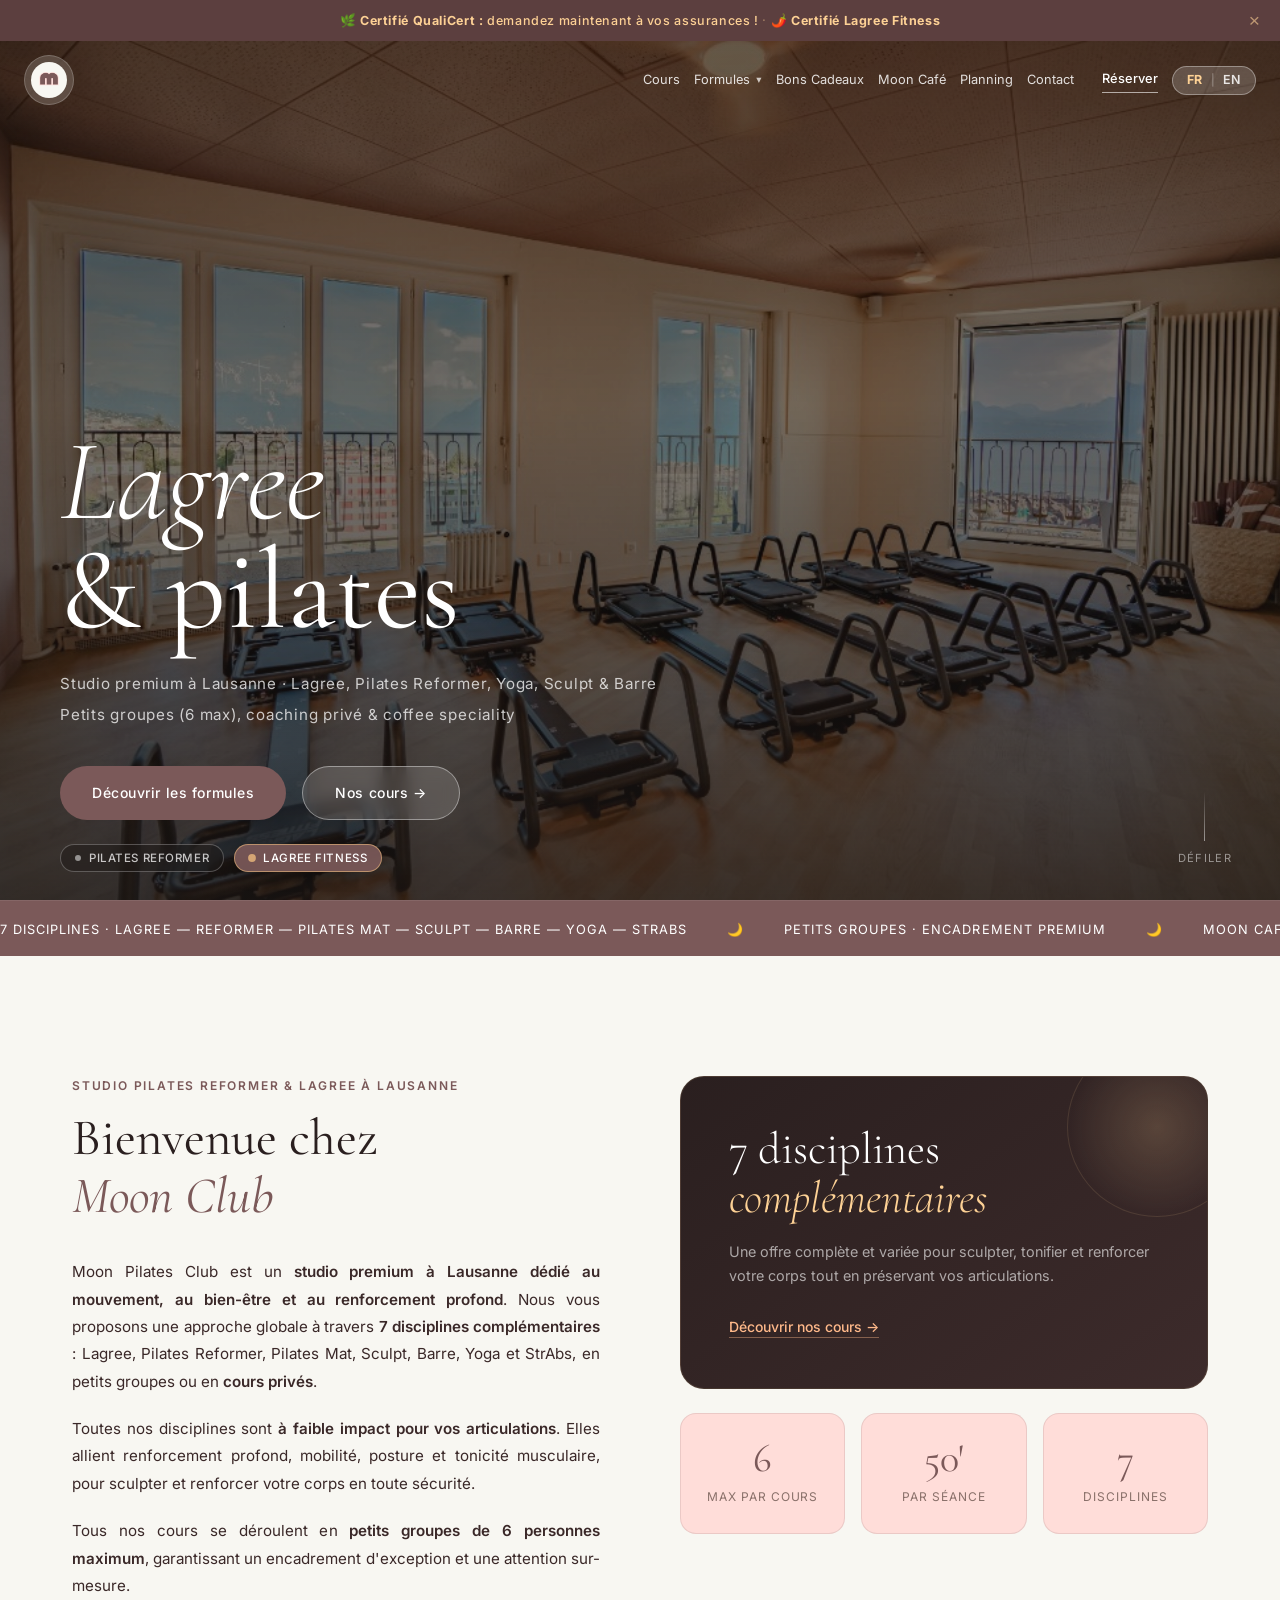
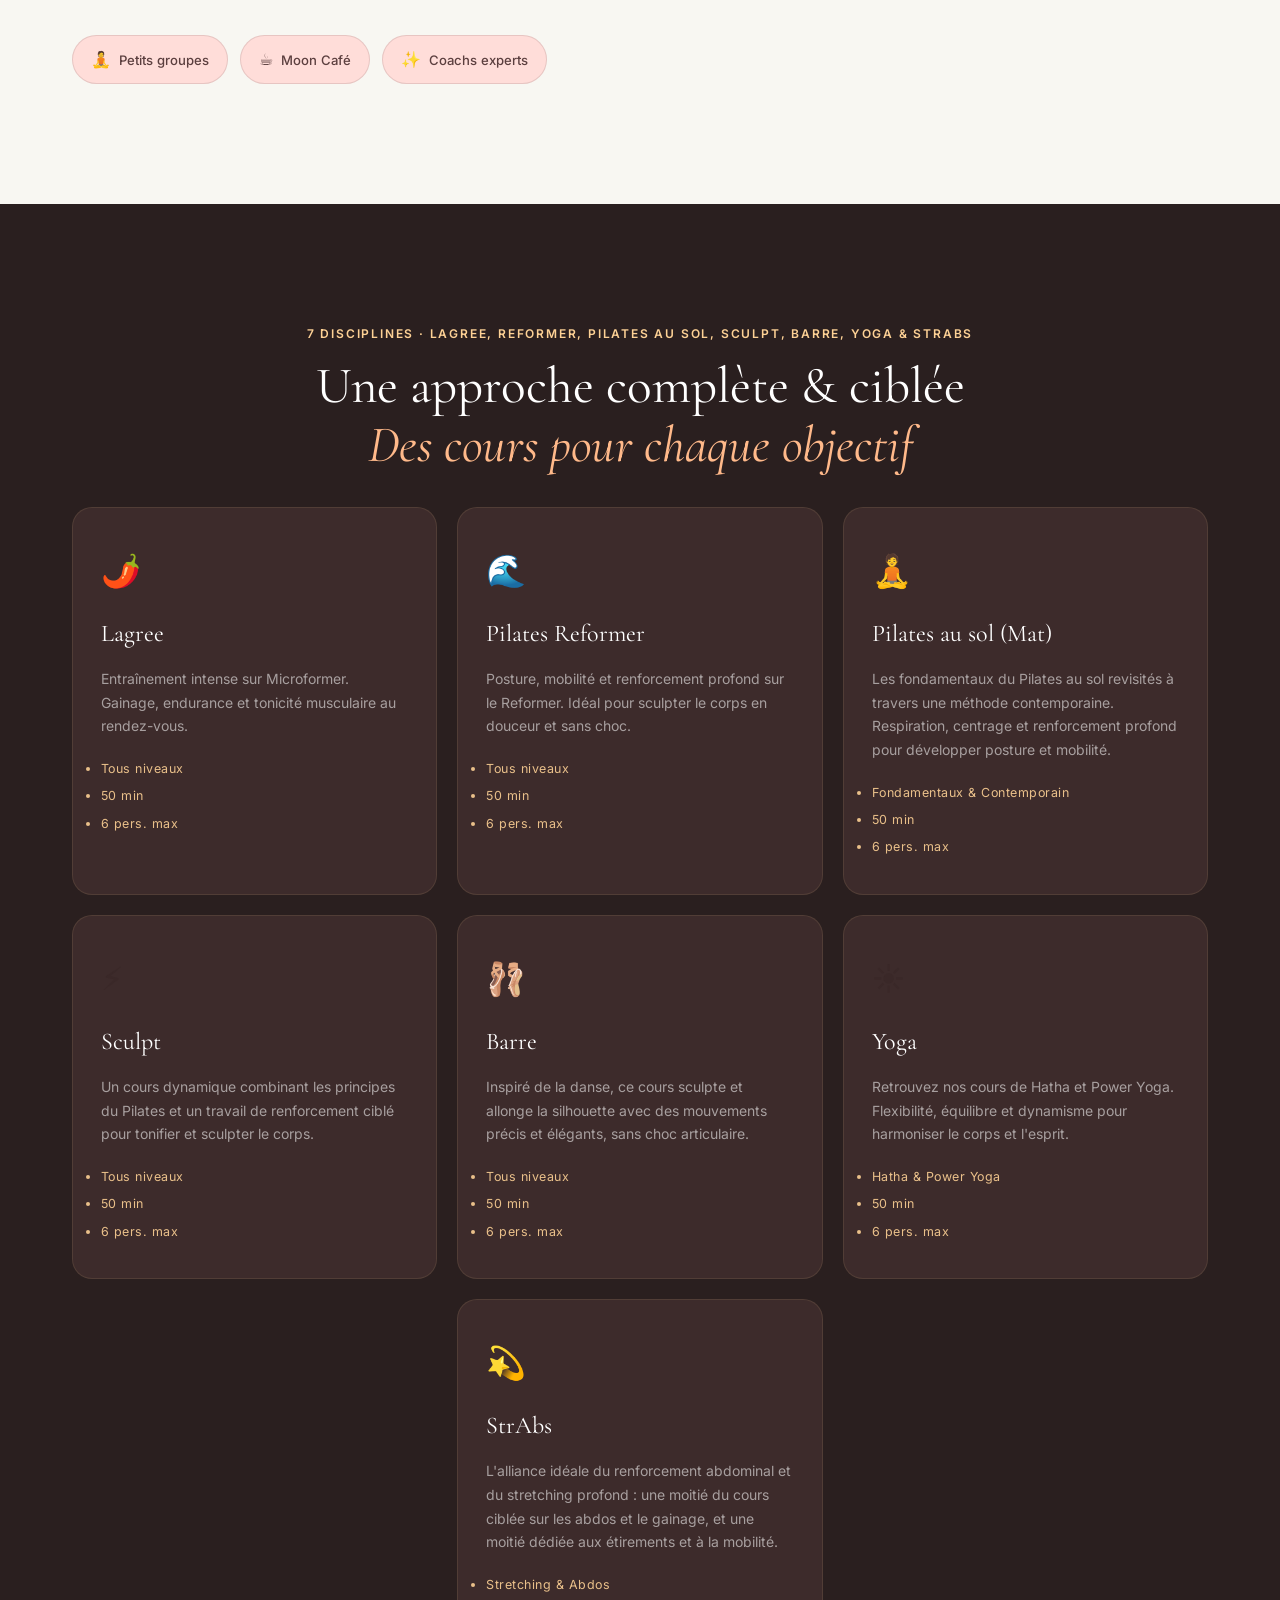
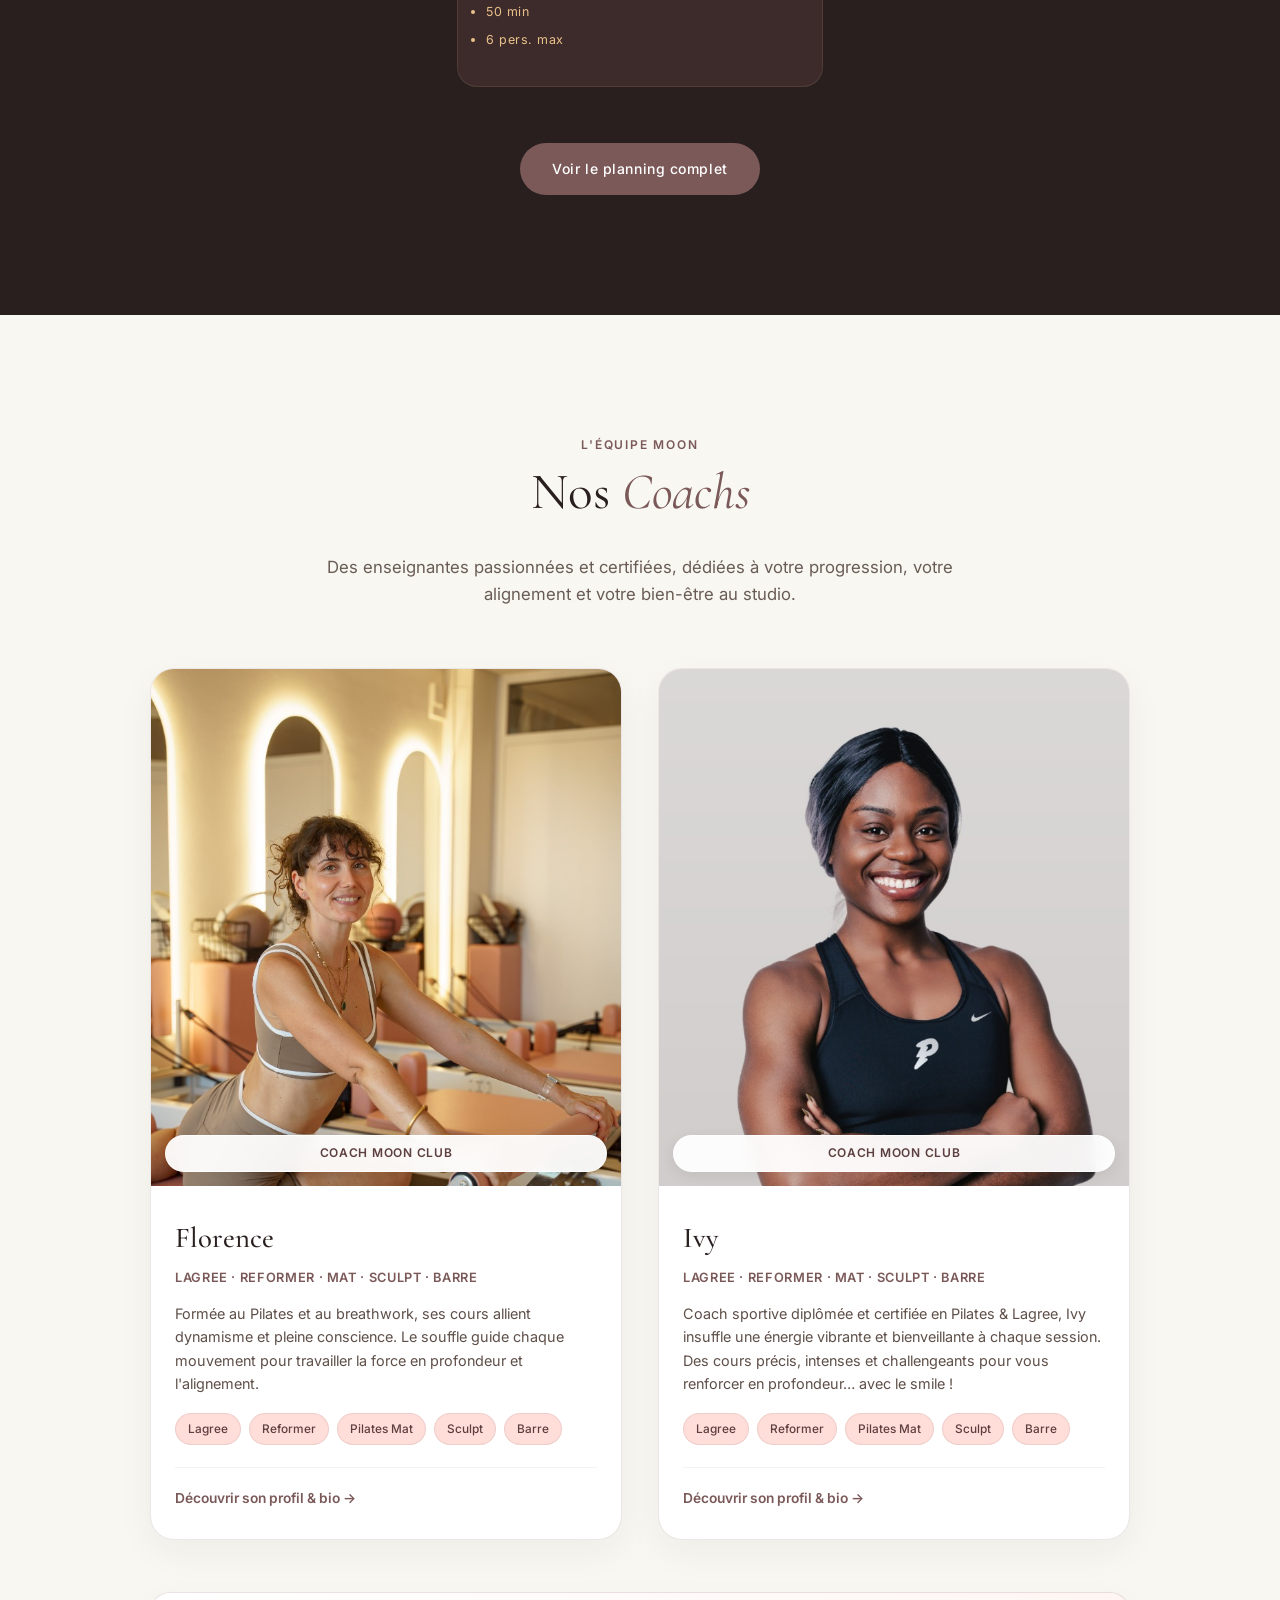
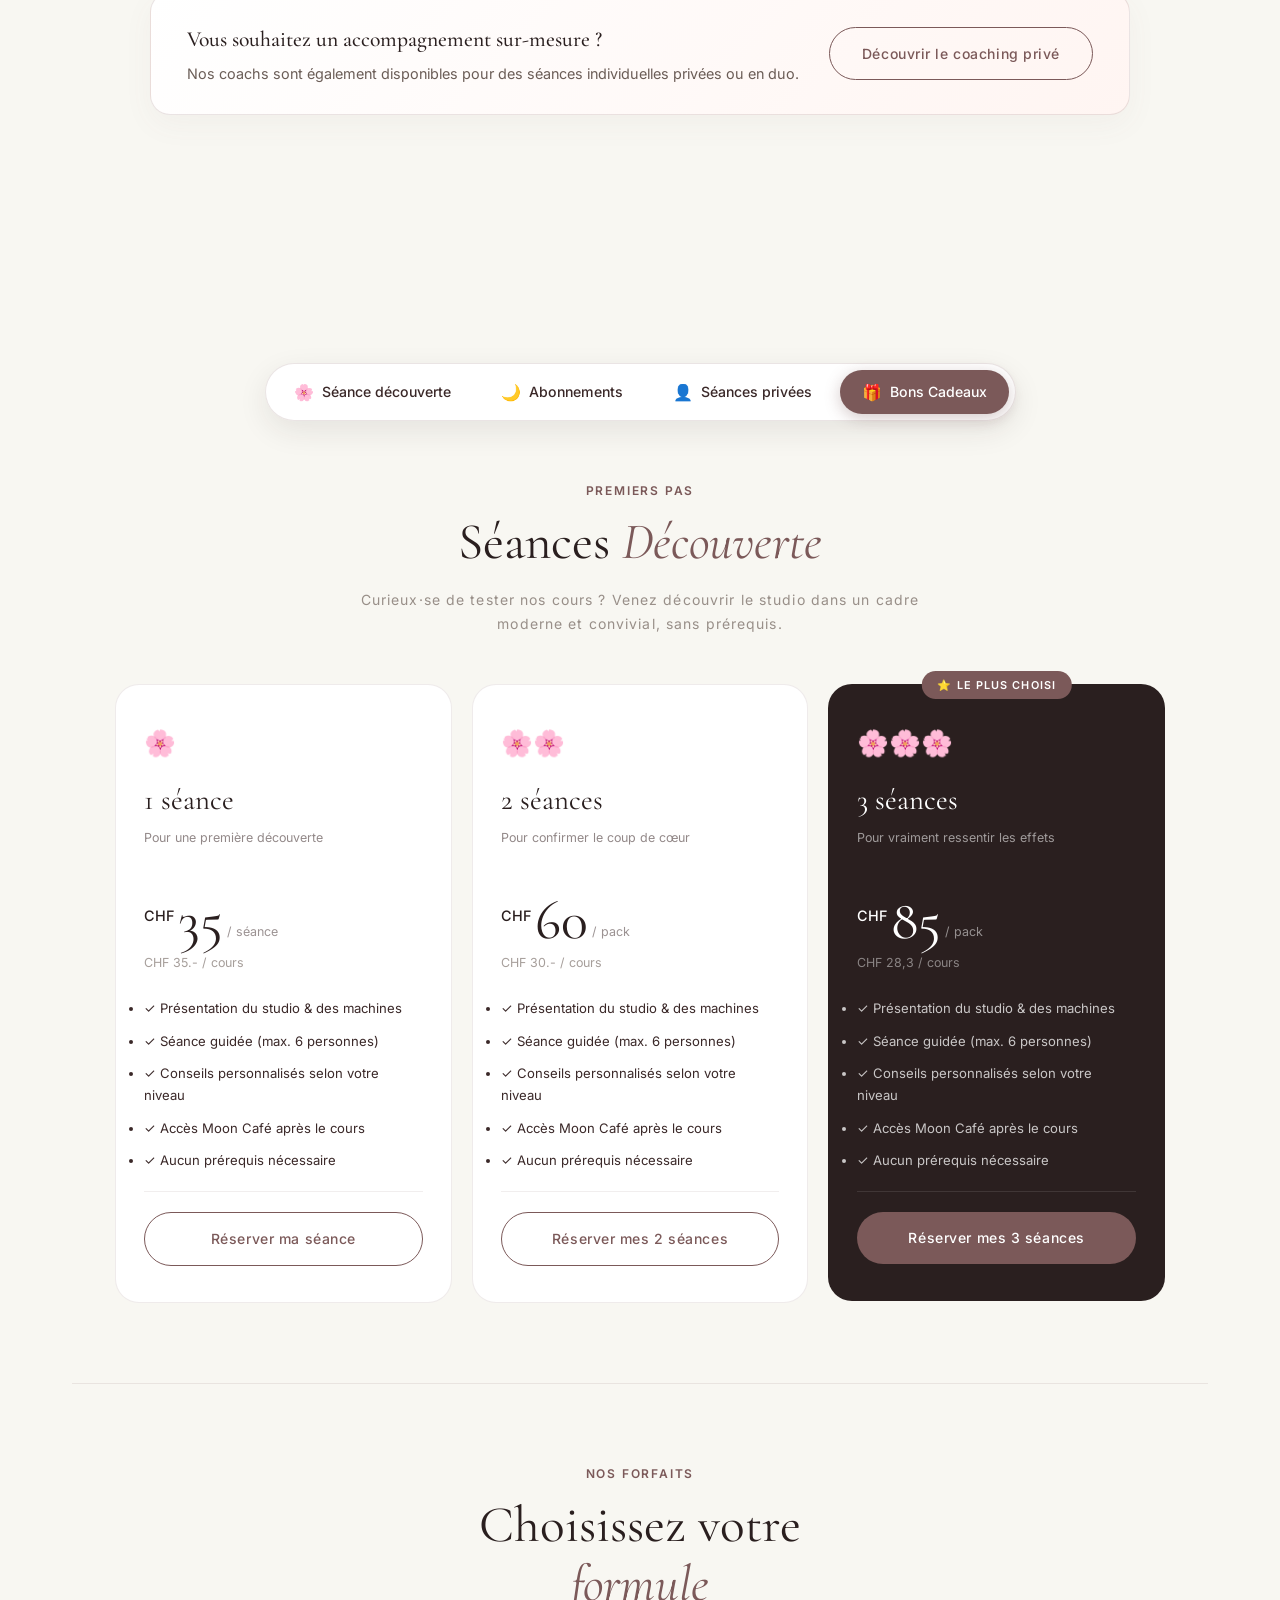
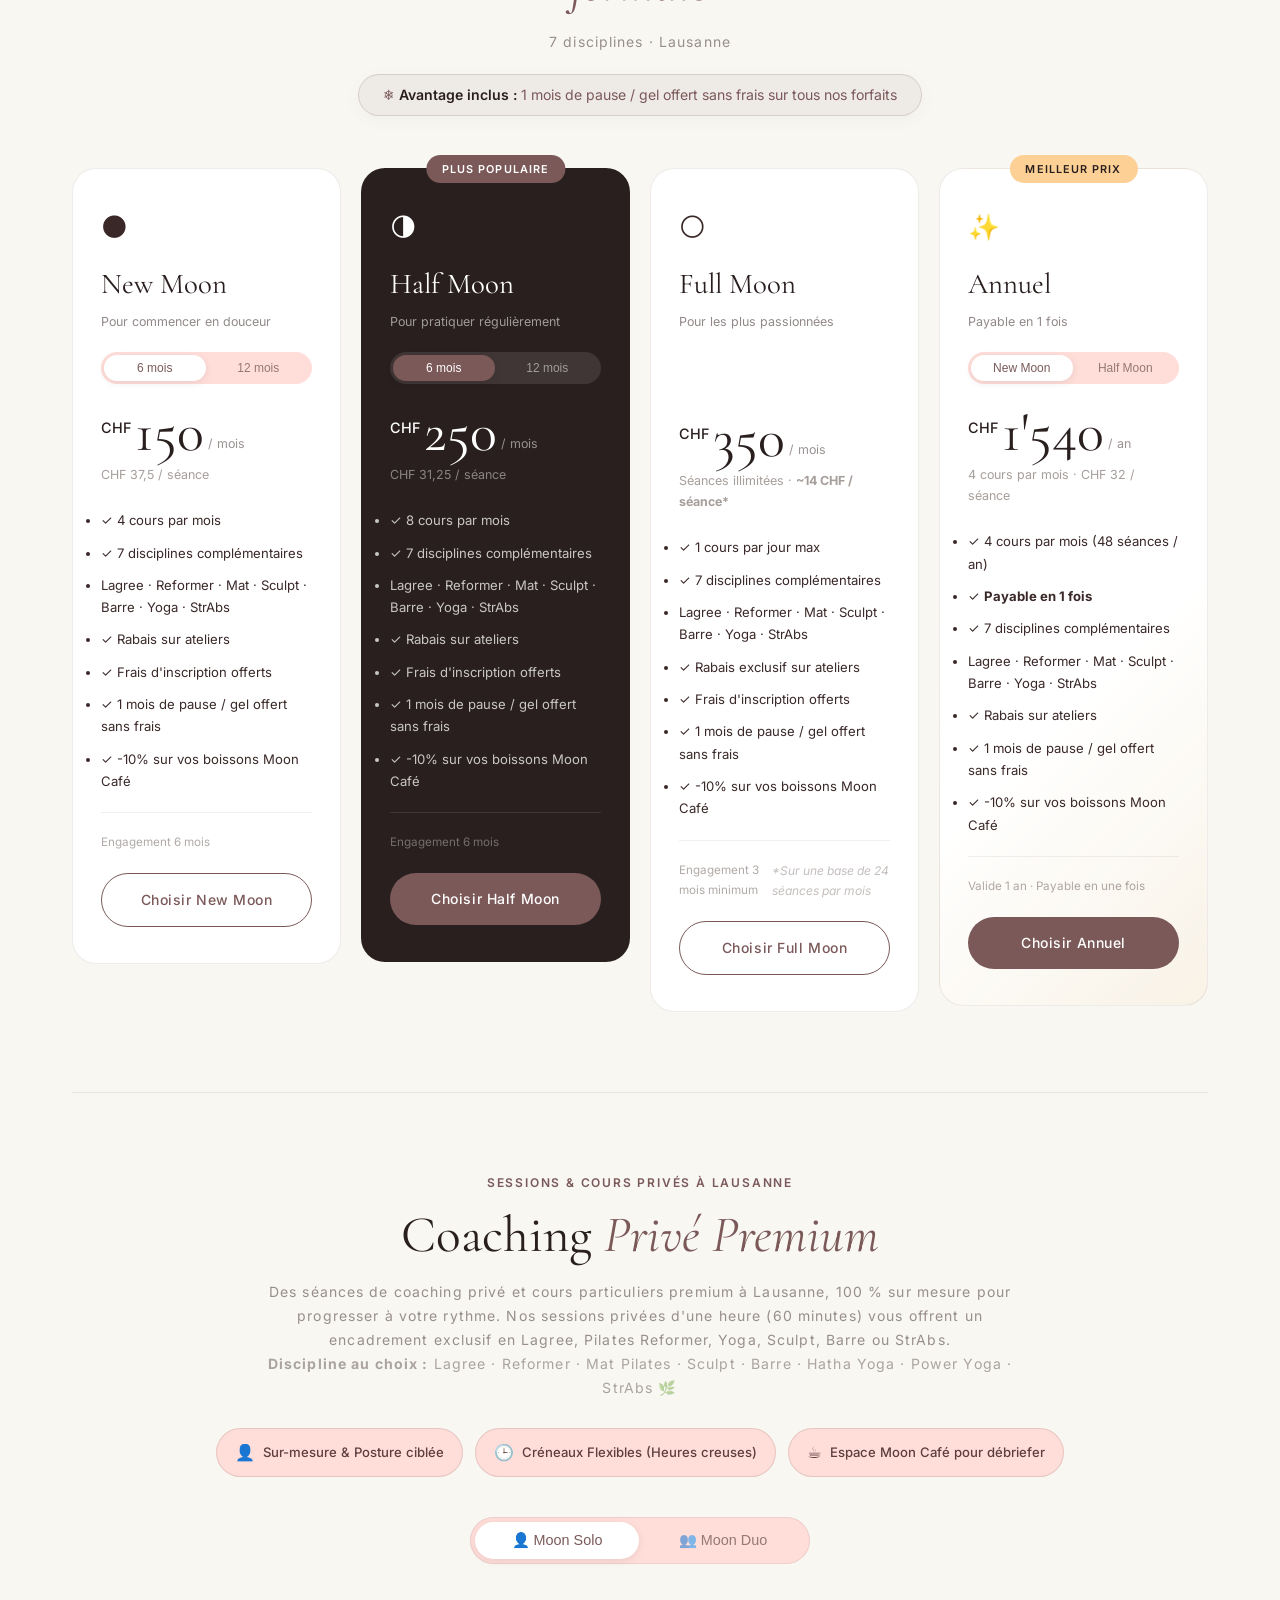
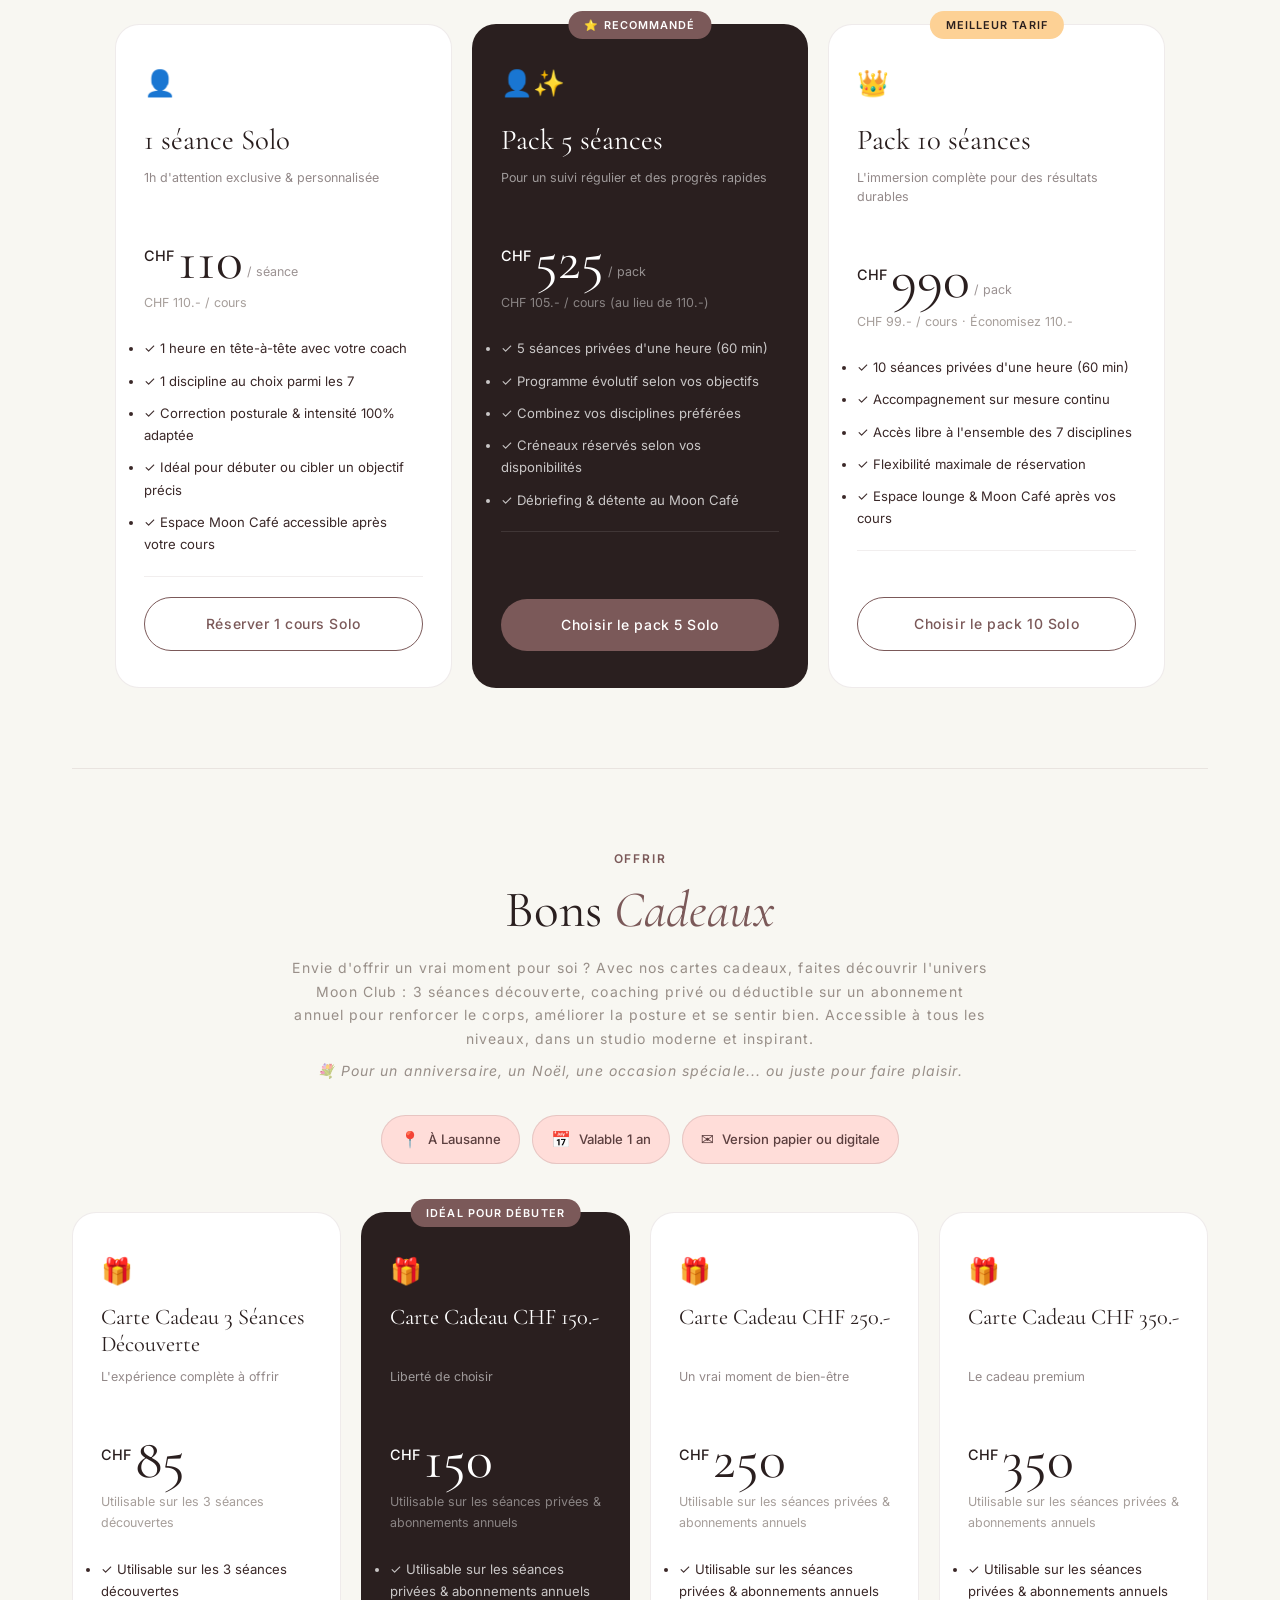
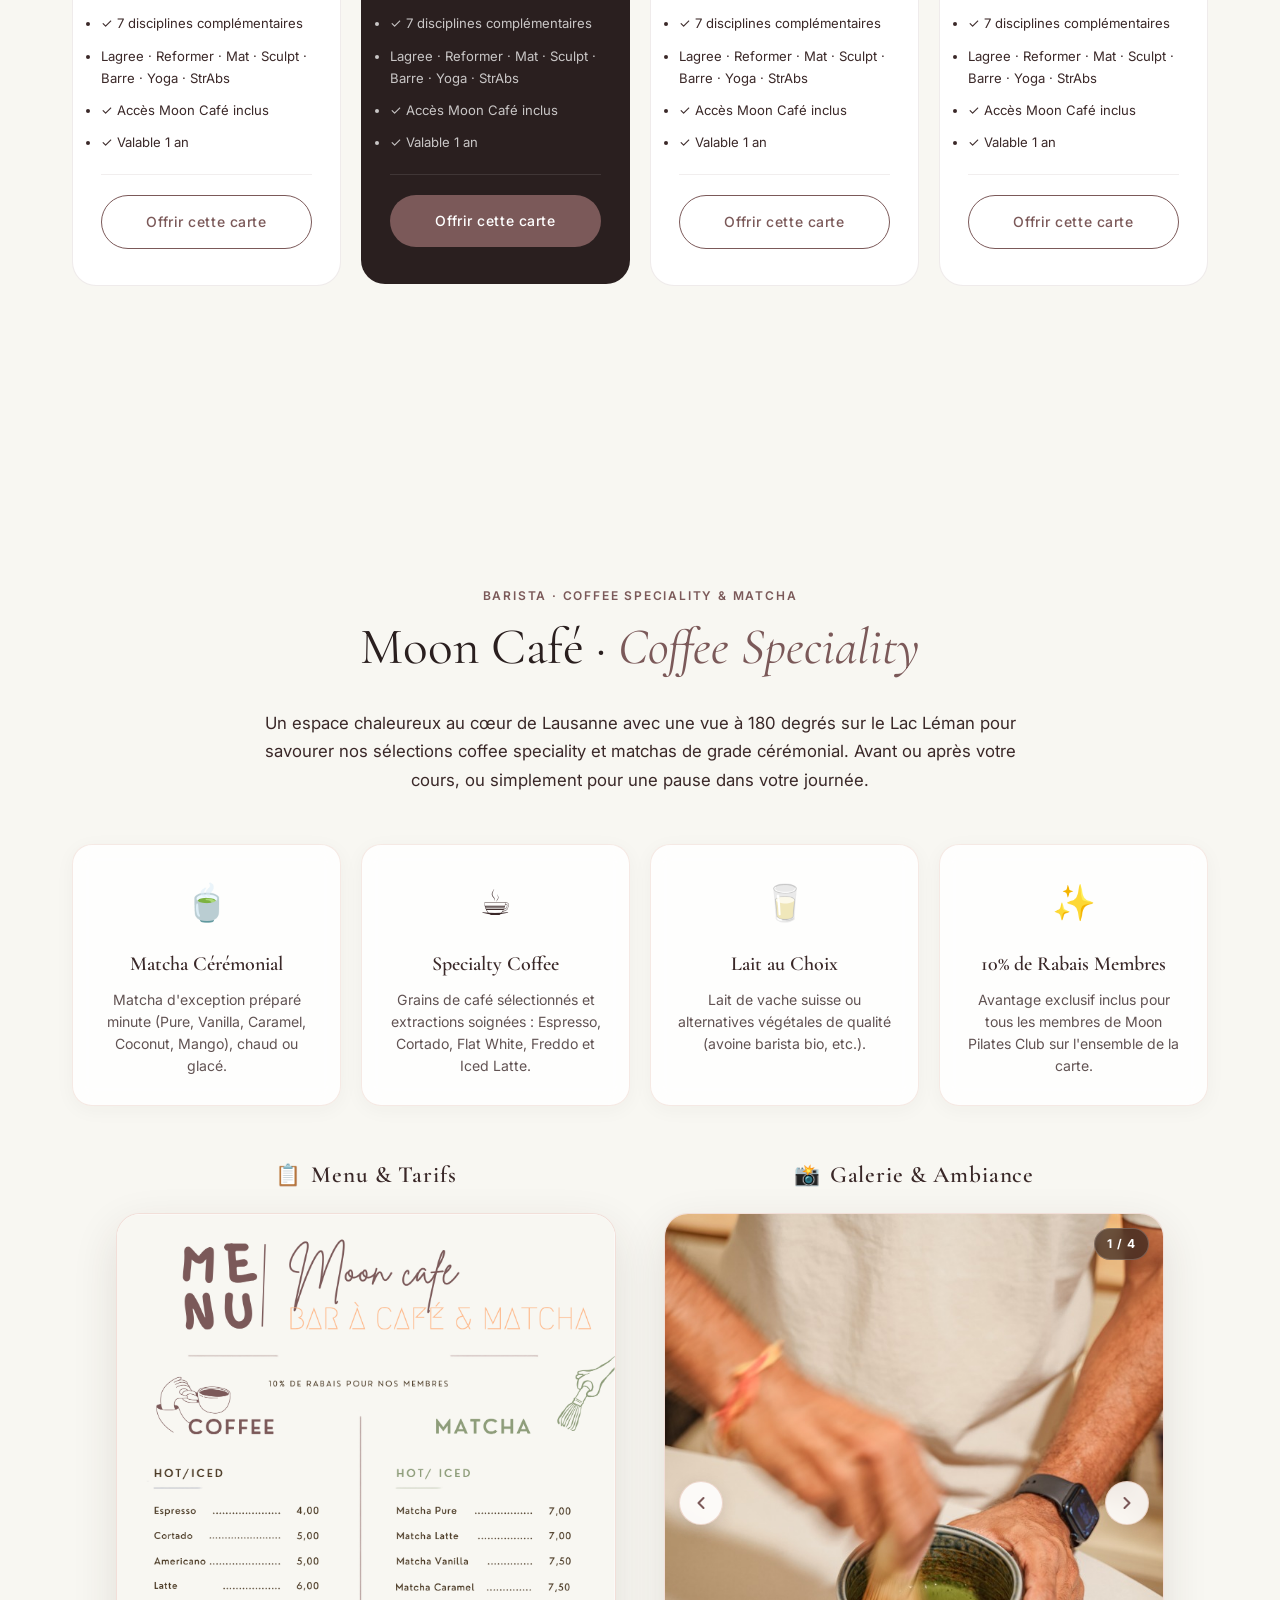
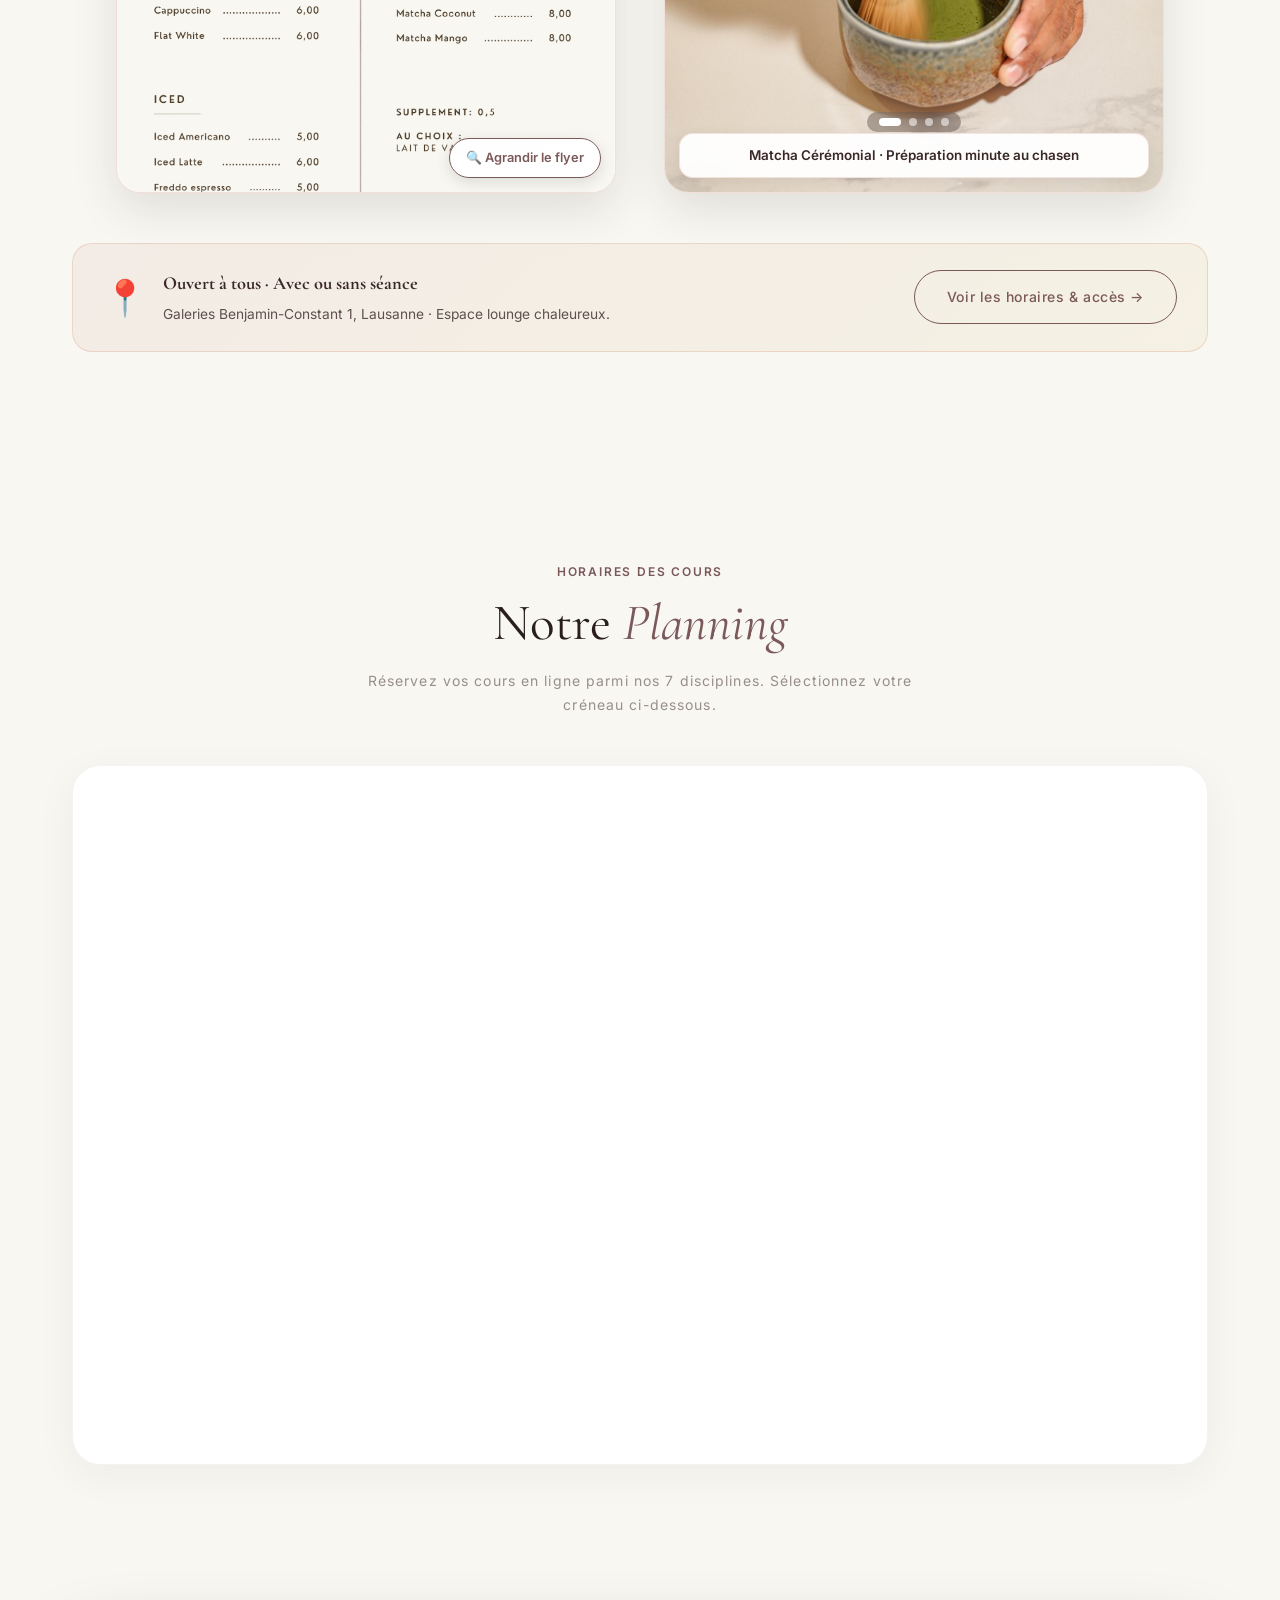
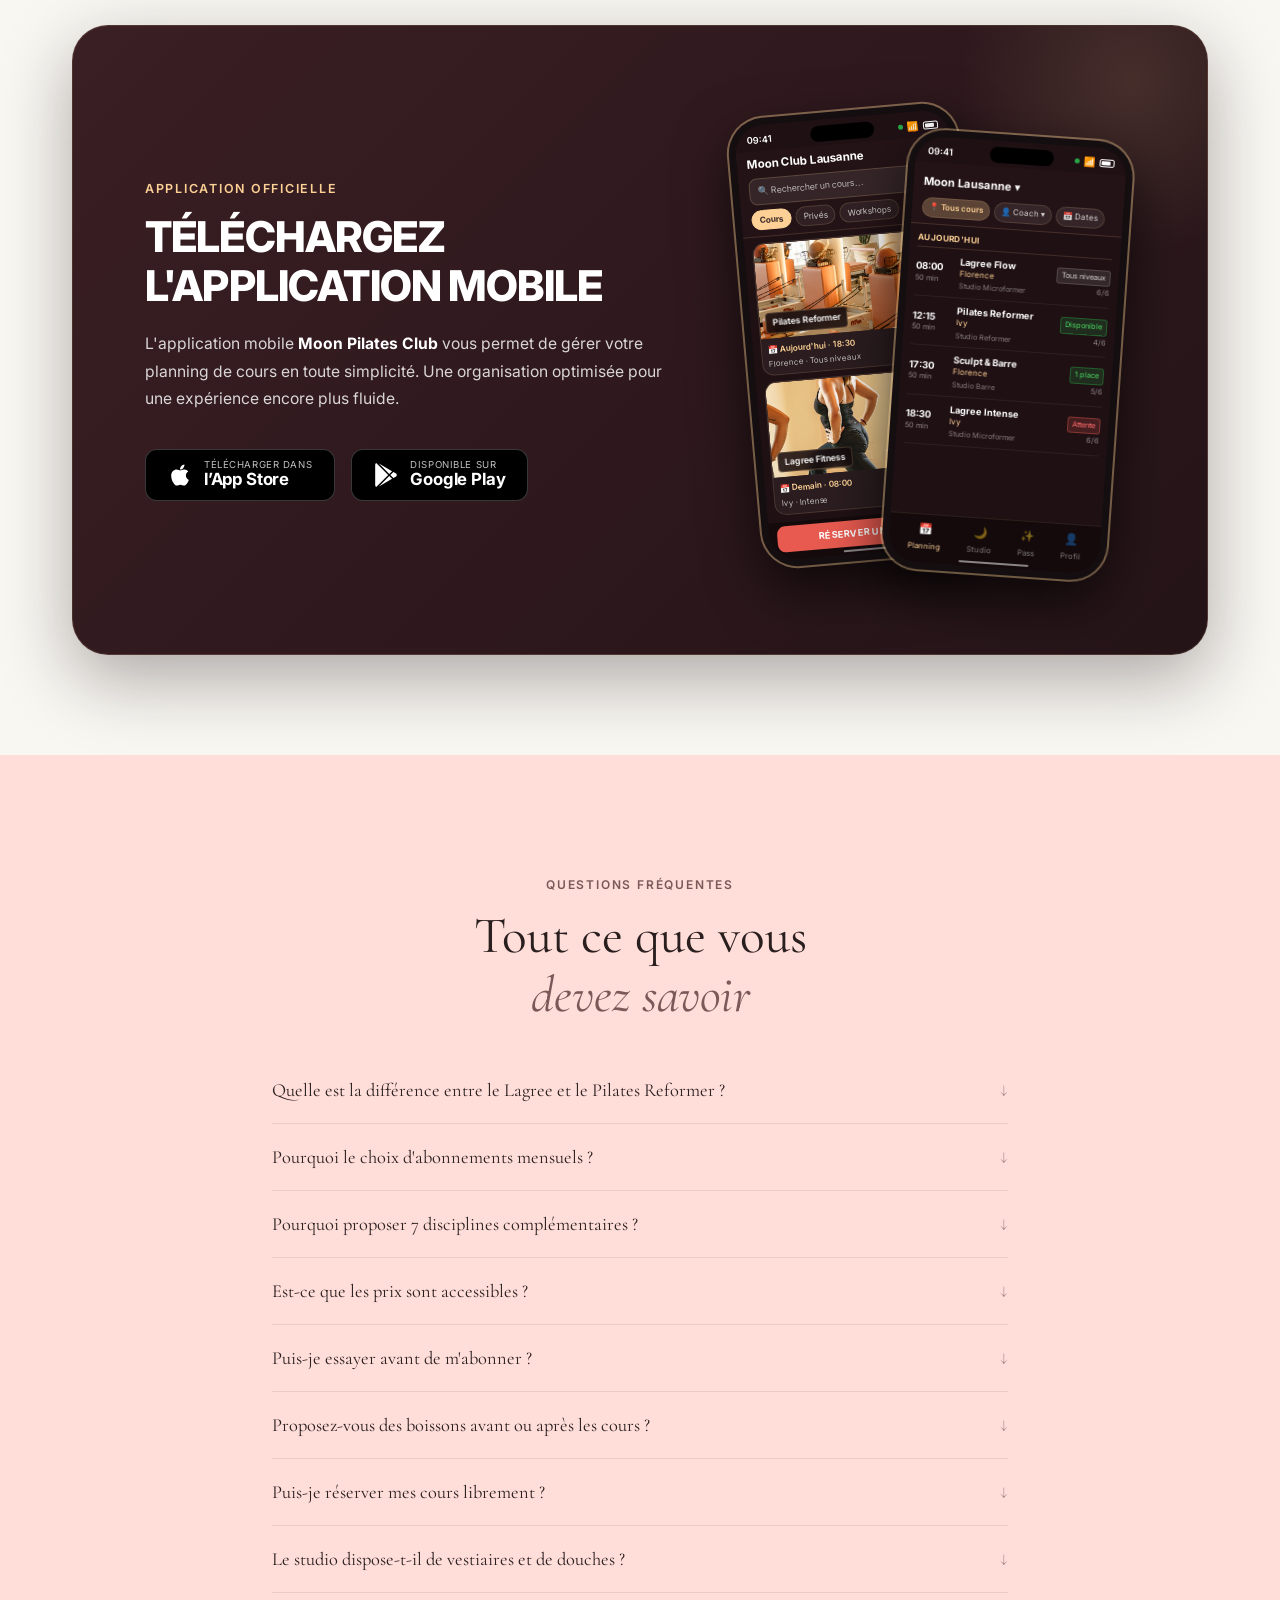
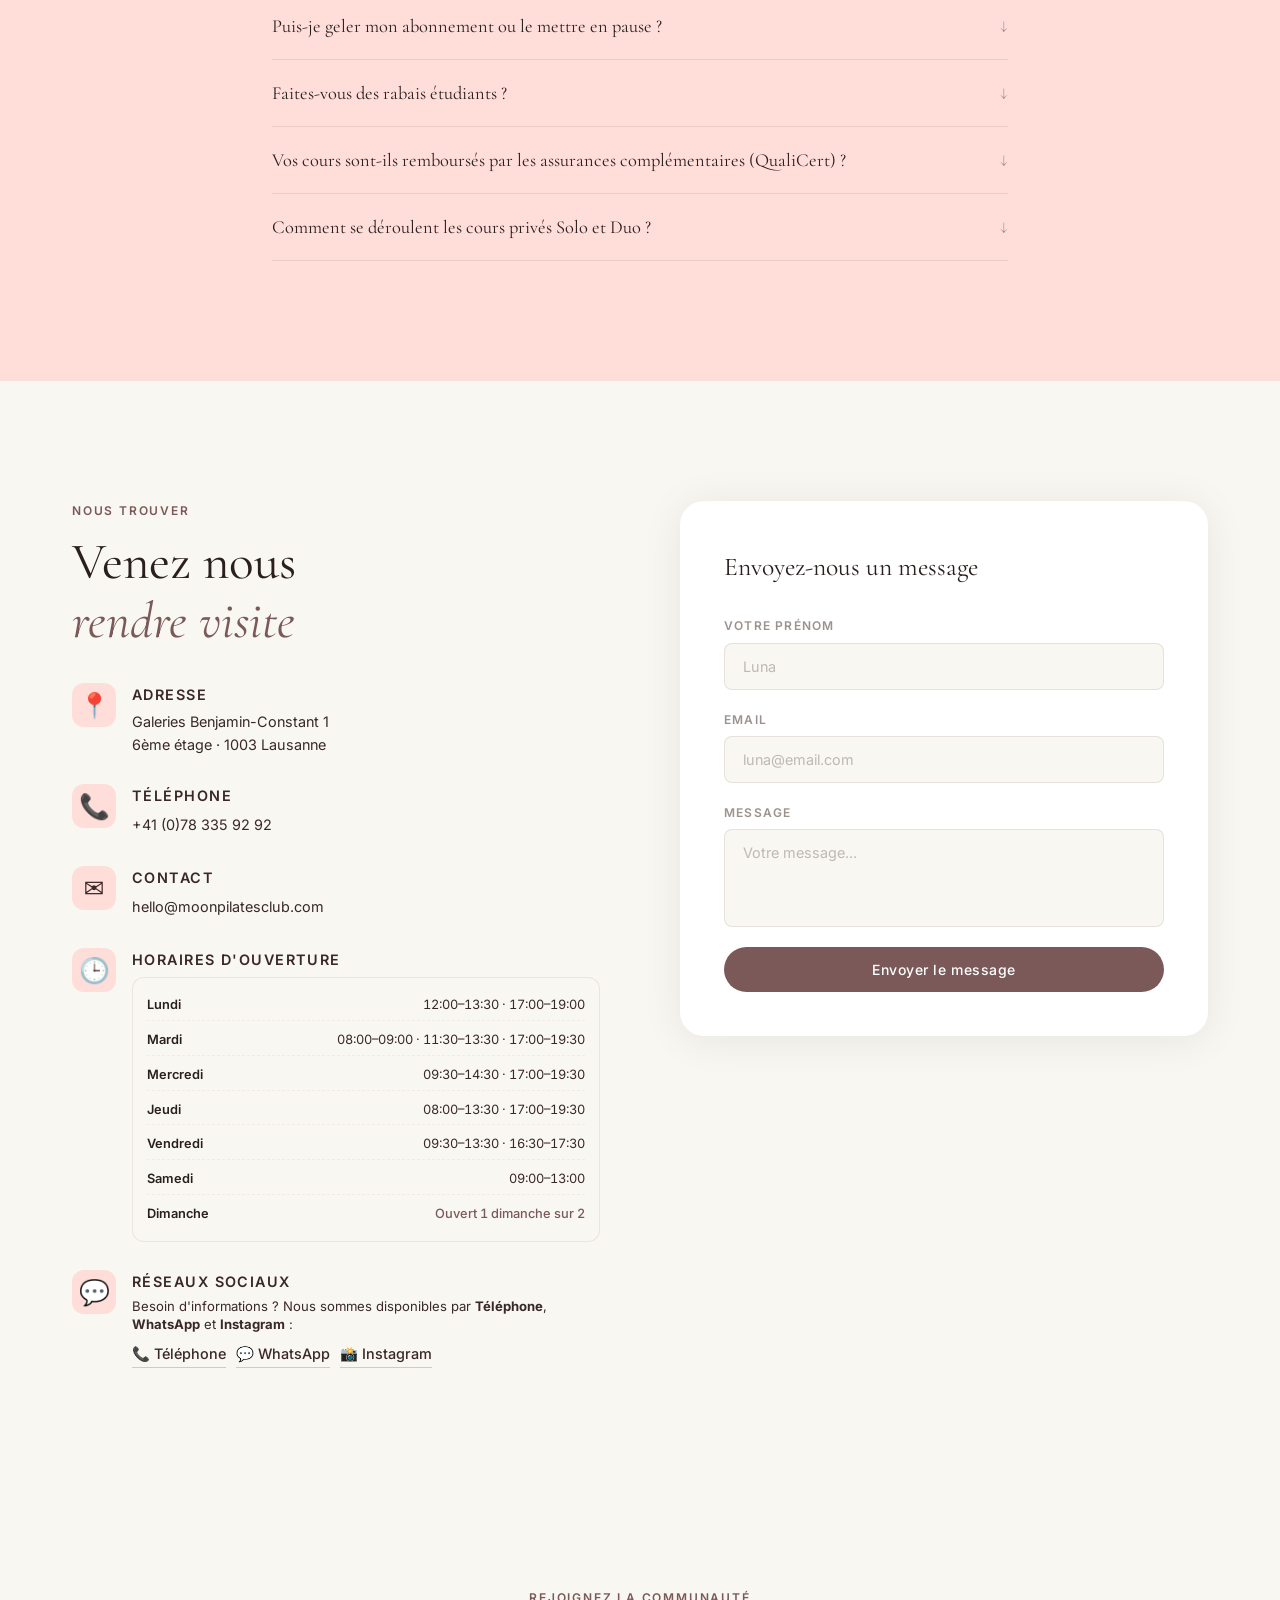
==== index.html @ 39b6171c "feat: mise a jour FAQ assurance QualiCert et remplacement icone Lagree par le piment rouge 🌶️" ====
<!DOCTYPE html>
<html lang="fr">
<head>
  <meta charset="UTF-8" />
  <meta name="viewport" content="width=device-width, initial-scale=1.0" />
  <title>Moon Pilates Club — Studio Lagree, Pilates Reformer & Yoga à Lausanne</title>
  <meta name="description" content="Studio premium à Lausanne : Lagree, Pilates Reformer, Yoga, Sculpt & Barre. Cours collectifs 6 max & coaching privé sur-mesure. Moon Café & coffee speciality." />
  <meta name="keywords" content="Lagree, Pilates Reformer, Yoga, Pilates, Sculpt, Barre, cours privé, coaching privé, premium, coffee speciality, Lausanne" />
  <meta name="author" content="Moon Pilates Club" />
  <meta name="geo.region" content="CH-VD" />
  <meta name="geo.placename" content="Lausanne" />
  <meta name="geo.position" content="46.5197;6.6323" />
  <meta name="ICBM" content="46.5197, 6.6323" />
  <meta name="robots" content="index, follow" />
  <link rel="canonical" href="https://www.moonpilatesclub.com/" />

  <!-- Open Graph / Facebook -->
  <meta property="og:type" content="website" />
  <meta property="og:url" content="https://www.moonpilatesclub.com/" />
  <meta property="og:site_name" content="Moon Pilates Club Lausanne" />
  <meta property="og:title" content="Moon Pilates Club — Studio Lagree, Pilates Reformer & Yoga à Lausanne" />
  <meta property="og:description" content="Studio premium à Lausanne : Lagree, Pilates Reformer, Yoga, Sculpt, Barre, coaching privé sur-mesure & Moon Café specialty coffee." />
  <meta property="og:image" content="https://www.moonpilatesclub.com/hero.jpg" />
  <meta property="og:locale" content="fr_CH" />

  <!-- Twitter Card -->
  <meta name="twitter:card" content="summary_large_image" />
  <meta name="twitter:url" content="https://www.moonpilatesclub.com/" />
  <meta name="twitter:title" content="Moon Pilates Club — Studio Lagree, Pilates Reformer & Yoga à Lausanne" />
  <meta name="twitter:description" content="Studio premium à Lausanne : Lagree, Pilates Reformer, Yoga, Sculpt, Barre, cours privé & coffee speciality." />
  <meta name="twitter:image" content="https://www.moonpilatesclub.com/hero.jpg" />
  <link rel="preconnect" href="https://fonts.googleapis.com" />
  <link rel="preconnect" href="https://fonts.gstatic.com" crossorigin />
  <link href="https://fonts.googleapis.com/css2?family=Cormorant+Garamond:ital,wght@0,300;0,400;0,500;0,600;1,300;1,400;1,500&family=Inter:wght@300;400;500;600&display=swap" rel="stylesheet" />
  <link rel="stylesheet" href="style.css?v=52" />

  <!-- Bsport Widget SDK -->
  <script id="insert-bsport-widget-cdn">!function (b, s, p, o, r, t) { typeof window.BsportWidget === "undefined" && !document.getElementById("bsport-widget-cdn") && !function () { m = b.createElement(s), m.id = "bsport-widget-cdn", m.src = p, b.getElementsByTagName("head")[0].appendChild(m) }() }(document, "script", "https://cdn.bsport.io/scripts/widget.js")</script>
  <script id="bsport-widget-mount">
      function MountBsportWidget(config, repeat=1) {
          if (repeat > 50) { return }
          if (!window.BsportWidget) {
              return setTimeout(() => {
                  MountBsportWidget(config,repeat+1)
              }, 100 * repeat || 1)
          }
          BsportWidget.mount(config)
      }
  </script>

  <style id="bsport-brand-override">
    /* High Specificity Moon Pilates Brand Styling for Bsport Widget */
    html body #bsport-widget-969829 button,
    html body #bsport-widget-969829 .MuiButton-root,
    html body #bsport-widget-969829 .MuiButton-outlined,
    html body #bsport-widget-969829 .MuiButton-outlinedPrimary,
    html body #bsport-widget-authentication__login_button,
    html body .nav-bsport-login button {
      color: #7B5959 !important;
      border-color: #7B5959 !important;
      border-width: 1.5px !important;
      border-style: solid !important;
      background-color: rgba(123, 89, 89, 0.08) !important;
      border-radius: 20px !important;
      font-family: 'Inter', -apple-system, sans-serif !important;
      font-size: 0.78rem !important;
      font-weight: 600 !important;
      letter-spacing: 0.04em !important;
      text-transform: uppercase !important;
      box-shadow: none !important;
      min-height: 28px !important;
      padding: 5px 14px !important;
      transition: all 0.3s ease !important;
      cursor: pointer !important;
    }

    html body #bsport-widget-969829 svg,
    html body #bsport-widget-969829 .MuiSvgIcon-root,
    html body #bsport-widget-authentication__login_button svg,
    html body #bsport-widget-authentication__login_button .MuiSvgIcon-root {
      color: #7B5959 !important;
      fill: #7B5959 !important;
    }

    html body #bsport-widget-969829 button:hover,
    html body #bsport-widget-969829 .MuiButton-root:hover,
    html body #bsport-widget-969829 .MuiButton-outlinedPrimary:hover,
    html body #bsport-widget-authentication__login_button:hover,
    html body .nav-bsport-login button:hover {
      background-color: #7B5959 !important;
      border-color: #7B5959 !important;
      color: #FFFFFF !important;
      transform: translateY(-1px);
    }

    html body #bsport-widget-969829 button:hover svg,
    html body #bsport-widget-authentication__login_button:hover svg {
      color: #FFFFFF !important;
      fill: #FFFFFF !important;
    }

    /* Transparent top header state */
    html body .nav:not(.scrolled) #bsport-widget-969829 button,
    html body .nav:not(.scrolled) #bsport-widget-authentication__login_button {
      color: #FFFFFF !important;
      border-color: rgba(255, 255, 255, 0.65) !important;
      background-color: rgba(255, 255, 255, 0.12) !important;
    }
    html body .nav:not(.scrolled) #bsport-widget-969829 svg,
    html body .nav:not(.scrolled) #bsport-widget-authentication__login_button svg {
      color: #FFFFFF !important;
      fill: #FFFFFF !important;
    }

    html body .nav:not(.scrolled) #bsport-widget-969829 button:hover,
    html body .nav:not(.scrolled) #bsport-widget-authentication__login_button:hover {
      background-color: #7B5959 !important;
      border-color: #7B5959 !important;
      color: #FFFFFF !important;
    }

    /* Mobile drawer open state */
    html body .nav-links.open #bsport-widget-969829 button,
    html body .nav-links.open #bsport-widget-authentication__login_button {
      color: #7B5959 !important;
      border-color: #7B5959 !important;
      background-color: rgba(123, 89, 89, 0.08) !important;
    }
    html body .nav-links.open #bsport-widget-969829 svg,
    html body .nav-links.open #bsport-widget-authentication__login_button svg {
      color: #7B5959 !important;
      fill: #7B5959 !important;
    }
  </style>
  <!-- Structured Data / JSON-LD for Local SEO -->
  <script type="application/ld+json">
  {
    "@context": "https://schema.org",
    "@type": ["HealthClub", "SportsActivityLocation", "CafeOrCoffeeShop"],
    "@id": "https://www.moonpilatesclub.com/#studio",
    "name": "Moon Pilates Club",
    "alternateName": ["Moon Pilates Lausanne", "Moon Club"],
    "url": "https://www.moonpilatesclub.com/",
    "logo": "https://www.moonpilatesclub.com/logo.png",
    "image": [
      "https://www.moonpilatesclub.com/hero.jpg",
      "https://www.moonpilatesclub.com/cafe-lounge.jpg"
    ],
    "description": "Studio premium à Lausanne spécialisé en Lagree Fitness, Pilates Reformer, Yoga, Sculpt, Barre, cours collectifs en petits groupes de 6 et coaching privé sur-mesure. Espace Moon Café avec specialty coffee.",
    "telephone": "+41783359292",
    "email": "hello@moonpilatesclub.com",
    "priceRange": "$$",
    "currenciesAccepted": "CHF",
    "paymentAccepted": "Cash, Credit Card, TWINT",
    "address": {
      "@type": "PostalAddress",
      "streetAddress": "Galeries Benjamin-Constant 1, 6ème étage",
      "addressLocality": "Lausanne",
      "postalCode": "1003",
      "addressCountry": "CH"
    },
    "geo": {
      "@type": "GeoCoordinates",
      "latitude": 46.5197,
      "longitude": 6.6323
    },
    "hasMap": "https://maps.google.com/maps?q=GJ9P%2BPR%20Lausanne,%20Suisse",
    "sameAs": [
      "https://www.instagram.com/moon.pilates.club/"
    ],
    "keywords": "Lagree, Pilates Reformer, Yoga, Pilates, Sculpt, Barre, cours privé, coaching privé, premium, coffee speciality, Lausanne",
    "openingHoursSpecification": [
      {
        "@type": "OpeningHoursSpecification",
        "dayOfWeek": ["Monday"],
        "opens": "12:00",
        "closes": "13:30"
      },
      {
        "@type": "OpeningHoursSpecification",
        "dayOfWeek": ["Monday"],
        "opens": "17:00",
        "closes": "19:00"
      },
      {
        "@type": "OpeningHoursSpecification",
        "dayOfWeek": ["Tuesday"],
        "opens": "08:00",
        "closes": "09:00"
      },
      {
        "@type": "OpeningHoursSpecification",
        "dayOfWeek": ["Tuesday"],
        "opens": "11:30",
        "closes": "13:30"
      },
      {
        "@type": "OpeningHoursSpecification",
        "dayOfWeek": ["Tuesday"],
        "opens": "17:00",
        "closes": "19:30"
      },
      {
        "@type": "OpeningHoursSpecification",
        "dayOfWeek": ["Wednesday"],
        "opens": "09:30",
        "closes": "14:30"
      },
      {
        "@type": "OpeningHoursSpecification",
        "dayOfWeek": ["Wednesday"],
        "opens": "17:00",
        "closes": "19:30"
      },
      {
        "@type": "OpeningHoursSpecification",
        "dayOfWeek": ["Thursday"],
        "opens": "08:00",
        "closes": "13:30"
      },
      {
        "@type": "OpeningHoursSpecification",
        "dayOfWeek": ["Thursday"],
        "opens": "17:00",
        "closes": "19:30"
      },
      {
        "@type": "OpeningHoursSpecification",
        "dayOfWeek": ["Friday"],
        "opens": "09:30",
        "closes": "13:30"
      },
      {
        "@type": "OpeningHoursSpecification",
        "dayOfWeek": ["Friday"],
        "opens": "16:30",
        "closes": "17:30"
      },
      {
        "@type": "OpeningHoursSpecification",
        "dayOfWeek": ["Saturday"],
        "opens": "09:00",
        "closes": "13:00"
      }
    ],
    "hasOfferCatalog": {
      "@type": "OfferCatalog",
      "name": "Disciplines & Prestations Moon Pilates Club",
      "itemListElement": [
        {
          "@type": "Offer",
          "itemOffered": {
            "@type": "Service",
            "name": "Lagree Fitness Lausanne",
            "description": "Entraînement de haute intensité et faible impact sur machine Microformer."
          }
        },
        {
          "@type": "Offer",
          "itemOffered": {
            "@type": "Service",
            "name": "Pilates Reformer Lausanne",
            "description": "Séances de Pilates Reformer en petits groupes de 6 ou coaching privé pour sculpter et renforcer le corps."
          }
        },
        {
          "@type": "Offer",
          "itemOffered": {
            "@type": "Service",
            "name": "Yoga Lausanne (Hatha & Power Yoga)",
            "description": "Pratique du Yoga pour harmoniser souffle, force et souplesse."
          }
        },
        {
          "@type": "Offer",
          "itemOffered": {
            "@type": "Service",
            "name": "Pilates Sculpt",
            "description": "Renforcement musculaire ciblé et tonification de la silhouette."
          }
        },
        {
          "@type": "Offer",
          "itemOffered": {
            "@type": "Service",
            "name": "Barre Fitness",
            "description": "Mouvements précis inspirés de la danse pour galber le corps."
          }
        },
        {
          "@type": "Offer",
          "itemOffered": {
            "@type": "Service",
            "name": "StrAbs",
            "description": "Cours combinant une partie d'abdos intenses et une partie de stretching profond pour renforcer et assouplir le corps."
          }
        },
        {
          "@type": "Offer",
          "itemOffered": {
            "@type": "Service",
            "name": "Coaching Privé & Cours Privé Premium",
            "description": "Sessions privées exclusives 100% sur-mesure d'une heure (60 minutes) en Solo ou Duo."
          }
        },
        {
          "@type": "Offer",
          "itemOffered": {
            "@type": "Service",
            "name": "Moon Café · Coffee Speciality & Matcha Bar",
            "description": "Barista specialty coffee et matcha cérémonial avec vue panoramique sur le lac."
          }
        }
      ]
    }
  }
  </script>
  <!-- FAQPage Schema.org Structured Data -->
  <script type="application/ld+json">
  {
    "@context": "https://schema.org",
    "@type": "FAQPage",
    "mainEntity": [
      {
        "@type": "Question",
        "name": "Quelle est la différence entre le Lagree et le Pilates Reformer ?",
        "acceptedAnswer": {
          "@type": "Answer",
          "text": "Le Pilates Reformer se concentre sur l'alignement postural, le renforcement des muscles profonds et le contrôle moteur à un rythme posé. La méthode Lagree est un entraînement athlétique High Intensity, Low Impact sur Microformer exécuté sous tension continue ultra-lente pour sculpter et brûler des calories sans choc articulaire. Moon Pilates Club à Lausanne réunit les deux disciplines au sein de son studio."
        }
      },
      {
        "@type": "Question",
        "name": "Pourquoi proposer 7 disciplines complémentaires chez Moon Club ?",
        "acceptedAnswer": {
          "@type": "Answer",
          "text": "Lagree, Pilates Reformer, Pilates Mat, Sculpt, Barre, Yoga et StrAbs ont été sélectionnés pour leur complémentarité : renforcement profond, tonicité, posture, souplesse et mobilité en petits groupes de 6 maximum."
        }
      },
      {
        "@type": "Question",
        "name": "Vos cours sont-ils remboursés par les assurances complémentaires (QualiCert) ?",
        "acceptedAnswer": {
          "@type": "Answer",
          "text": "Oui, absolument ! Moon Pilates Club est officiellement certifié QualiCert. Grâce à cette labellisation de qualité reconnue en Suisse, la majorité des assurances maladie complémentaires remboursent une partie de vos abonnements ou packs de cours (généralement entre 200 et 800 CHF par an selon votre contrat). Une attestation de fréquentation / facture acquittée vous est délivrée sur simple demande pour votre remboursement."
        }
      }
    ]
  }
  </script>
</head>
<body>

  <!-- SITE HEADER (fixed) -->
  <div class="site-header" id="site-header">

    <!-- ANNOUNCEMENT BAR -->
    <div class="announcement-bar" id="announcement-bar">
      <div class="announcement-inner">
        <span data-i18n-html="announcement_text">🌿 <strong>Certifié QualiCert :</strong> demandez maintenant à vos assurances ! <span class="separator">·</span> 🌶️ <strong>Certifié Lagree Fitness</strong></span>
      </div>
      <button class="announcement-close" id="announcement-close" aria-label="Fermer">×</button>
    </div>

    <!-- NAVIGATION -->
    <nav class="nav" id="navbar">
      <a href="#hero" class="nav-logo">
        <img src="logo.png?v=2" alt="Moon Pilates Club Logo" class="nav-logo-img" />
      </a>
      <div class="nav-links" id="nav-links">
        <a href="#cours" class="nav-link" data-i18n="nav_cours">Cours</a>
        <div class="nav-dropdown" id="nav-dropdown-formules">
          <a href="#tarifs" class="nav-link nav-dropdown-trigger" id="dropdown-trigger-formules">
            <span data-i18n="nav_forfaits">Formules</span><span class="nav-arrow">▾</span>
          </a>
          <div class="nav-dropdown-content" id="nav-dropdown-menu">
            <a href="#decouverte" class="dropdown-item">
              <span class="dropdown-icon">🌸</span>
              <span class="dropdown-text" data-i18n="nav_sub_decouverte">Séance découverte</span>
            </a>
            <a href="#forfaits" class="dropdown-item">
              <span class="dropdown-icon">🌙</span>
              <span class="dropdown-text" data-i18n="nav_sub_abonnements">Abonnements</span>
            </a>
            <a href="#prives" class="dropdown-item">
              <span class="dropdown-icon">👤</span>
              <span class="dropdown-text" data-i18n="nav_sub_prives">Séances privées</span>
            </a>
          </div>
        </div>
        <a href="#cadeaux" class="nav-link" data-i18n="nav_cadeaux">Bons Cadeaux</a>
        <a href="#mooncafe" class="nav-link" data-i18n="nav_cafe">Moon Café</a>
        <a href="#planning" class="nav-link" data-i18n="nav_planning">Planning</a>
        <a href="#contact" class="nav-link" data-i18n="nav_contact">Contact</a>
        <div class="nav-bsport-login" id="nav-bsport-login">
          <div id="bsport-widget-969829"></div>
        </div>
        <script>
          MountBsportWidget({
            "parentElement": "bsport-widget-969829",
            "companyId": 4466,
            "franchiseId": null,
            "dialogMode": 1,
            "widgetType": "loginButton", 
            "showFab": false,
            "fullScreenPopup": false,
            "styles": "#bsport-widget-authentication__login_button { color: #C47052 !important; border: 1.5px solid #C47052 !important; font-family: inherit !important; border-radius: 20px !important; text-transform: uppercase !important; font-weight: 600 !important; } #bsport-widget-authentication__login_button:hover { background-color: #C47052 !important; color: #ffffff !important; border-color: #C47052 !important; }",
            "config": {
              "loginButton": { "openMemberProfile": true }
            }  
          });
        </script>
        <a href="#planning" class="nav-cta" id="nav-reserver" data-i18n="nav_reserver">Réserver</a>
        <div class="lang-switch" id="lang-switch">
          <button type="button" class="lang-btn active" data-lang="fr">FR</button>
          <span class="lang-divider">|</span>
          <button type="button" class="lang-btn" data-lang="en">EN</button>
        </div>
      </div>
      <button class="nav-hamburger" id="nav-hamburger" aria-label="Menu">
        <span></span><span></span><span></span>
      </button>
    </nav>

  </div><!-- /site-header -->

  <!-- HERO -->
  <section class="hero" id="hero">
    <div class="hero-bg" id="hero-slider">
      <div class="hero-slide active" data-discipline="reformer">
        <img src="hero.jpg?v=4" alt="Studio Pilates Reformer Moon Club Lausanne" class="hero-img" />
      </div>
      <div class="hero-slide" data-discipline="lagree">
        <img src="lagree-hero.jpg?v=2" alt="Studio Lagree Fitness Moon Club Lausanne" class="hero-img hero-img-lagree" />
      </div>
      <div class="hero-overlay"></div>
    </div>
    <div class="hero-content">
      <h1 class="hero-title reveal" data-i18n-html="hero_title">
        <em>Lagree</em><br/>& pilates <span class="sr-only">reformer, yoga, sculpt, barre & coaching privé à Lausanne</span>
      </h1>
      <p class="hero-sub reveal" data-i18n-html="hero_sub">Studio premium à Lausanne · Lagree, Pilates Reformer, Yoga, Sculpt & Barre<br/>Petits groupes (6 max), coaching privé & coffee speciality</p>
      <div class="hero-actions reveal">
        <a href="#tarifs" class="btn btn-primary" data-i18n="hero_btn_tarifs">Découvrir les formules</a>
        <a href="#cours" class="btn btn-ghost" data-i18n="hero_btn_cours">Nos cours →</a>
      </div>
    </div>
    <div class="hero-indicators">
      <button class="hero-dot active" type="button" aria-label="Pilates Reformer" data-slide="0">
        <span class="hero-dot-pill"></span>
        <span class="hero-dot-text">Pilates Reformer</span>
      </button>
      <button class="hero-dot" type="button" aria-label="Lagree Fitness" data-slide="1">
        <span class="hero-dot-pill"></span>
        <span class="hero-dot-text">Lagree Fitness</span>
      </button>
    </div>
    <div class="hero-scroll-hint">
      <div class="scroll-line"></div>
      <span data-i18n="hero_scroll">Défiler</span>
    </div>
  </section>

  <!-- TICKER BAND -->
  <div class="ticker-wrap">
    <div class="ticker-track">
      <span data-i18n="ticker_item_1">7 disciplines · Lagree — Reformer — Pilates Mat — Sculpt — Barre — Yoga — StrAbs</span>
      <span aria-hidden="true">🌙</span>
      <span data-i18n="ticker_item_2">Petits groupes · Encadrement premium</span>
      <span aria-hidden="true">🌙</span>
      <span data-i18n="ticker_item_3">Moon Café · Specialty Coffee & Matcha</span>
      <span aria-hidden="true">🌙</span>
      <span data-i18n="ticker_item_4">Galeries Benjamin-Constant · Lausanne</span>
      <span aria-hidden="true">🌙</span>
      <span data-i18n="ticker_item_1">7 disciplines · Lagree — Reformer — Pilates Mat — Sculpt — Barre — Yoga — StrAbs</span>
      <span aria-hidden="true">🌙</span>
      <span data-i18n="ticker_item_2">Petits groupes · Encadrement premium</span>
      <span aria-hidden="true">🌙</span>
      <span data-i18n="ticker_item_3">Moon Café · Specialty Coffee & Matcha</span>
      <span aria-hidden="true">🌙</span>
      <span data-i18n="ticker_item_4">Galeries Benjamin-Constant · Lausanne</span>
      <span aria-hidden="true">🌙</span>
    </div>
  </div>

  <!-- CONCEPT / ABOUT -->
  <section class="concept" id="concept">
    <div class="container">
      <div class="concept-grid">
        <div class="concept-text">
          <p class="section-label reveal" data-i18n="concept_label">Studio Pilates Reformer & Lagree à Lausanne</p>
          <h2 class="section-title reveal" data-i18n-html="concept_title">Bienvenue chez<br/><em>Moon Club</em></h2>
          <p class="concept-body reveal" data-i18n-html="concept_p1">Moon Pilates Club est un <strong>studio premium à Lausanne dédié au mouvement, au bien-être et au renforcement profond</strong>. Nous vous proposons une approche globale à travers <strong>7 disciplines complémentaires</strong> : Lagree, Pilates Reformer, Pilates Mat, Sculpt, Barre, Yoga et StrAbs, en petits groupes ou en <strong>cours privés</strong>.</p>
          <p class="concept-body reveal" data-i18n-html="concept_p2">Toutes nos disciplines sont <strong>à faible impact pour vos articulations</strong>. Elles allient renforcement profond, mobilité, posture et tonicité musculaire, pour sculpter et renforcer votre corps en toute sécurité.</p>
          <p class="concept-body reveal" data-i18n-html="concept_p3">Tous nos cours se déroulent en <strong>petits groupes de 6 personnes maximum</strong>, garantissant un encadrement d'exception et une attention sur-mesure.</p>
          <div class="concept-badges reveal">
            <div class="badge"><span class="badge-icon">🧘</span><span data-i18n="badge_groups">Petits groupes</span></div>
            <div class="badge"><span class="badge-icon">☕</span><span data-i18n="badge_cafe">Moon Café</span></div>
            <div class="badge"><span class="badge-icon">✨</span><span data-i18n="badge_coachs">Coachs experts</span></div>
          </div>
        </div>
        <div class="concept-visual reveal">
          <div class="concept-card">
            <div class="concept-card-inner">
              <h3 data-i18n-html="card_6disc_title">7 disciplines<br/><em>complémentaires</em></h3>
              <p data-i18n="card_6disc_desc">Une offre complète et variée pour sculpter, tonifier et renforcer votre corps tout en préservant vos articulations.</p>
              <a href="#cours" class="card-link" data-i18n="card_6disc_link">Découvrir nos cours →</a>
            </div>
            <div class="concept-moon-deco"></div>
          </div>
          <div class="concept-stat-grid">
            <div class="concept-stat">
              <span class="stat-num">6</span>
              <span class="stat-label" data-i18n="stat_max">max par cours</span>
            </div>
            <div class="concept-stat">
              <span class="stat-num">50'</span>
              <span class="stat-label" data-i18n="stat_duration">par séance</span>
            </div>
            <div class="concept-stat">
              <span class="stat-num">7</span>
              <span class="stat-label" data-i18n="stat_disciplines">disciplines</span>
            </div>
          </div>
        </div>
      </div>
    </div>
  </section>

  <!-- COURS / CLASSES -->
  <section class="cours" id="cours">
    <div class="container">
      <p class="section-label reveal" style="text-align:center" data-i18n="cours_label">7 disciplines · Lagree, Reformer, Pilates au sol, Sculpt, Barre, Yoga & StrAbs</p>
      <h2 class="section-title reveal" style="text-align:center" data-i18n-html="cours_title">Une approche complète & ciblée<br/><em>Des cours pour chaque objectif</em></h2>
      <div class="cours-grid">
        <div class="cours-card reveal" style="--delay:0s">
          <div class="cours-icon">🌶️</div>
          <h3 data-i18n="lagree_title">Lagree</h3>
          <p data-i18n="lagree_desc">Entraînement intense sur Microformer. Gainage, endurance et tonicité musculaire au rendez-vous.</p>
          <ul>
            <li data-i18n="lagree_tag1">Tous niveaux</li>
            <li data-i18n="lagree_tag2">50 min</li>
            <li data-i18n="lagree_tag3">6 pers. max</li>
          </ul>
        </div>
        <div class="cours-card reveal" style="--delay:0.1s">
          <div class="cours-icon">🌊</div>
          <h3 data-i18n="reformer_title">Pilates Reformer</h3>
          <p data-i18n="reformer_desc">Posture, mobilité et renforcement profond sur le Reformer. Idéal pour sculpter le corps en douceur et sans choc.</p>
          <ul>
            <li data-i18n="reformer_tag1">Tous niveaux</li>
            <li data-i18n="reformer_tag2">50 min</li>
            <li data-i18n="reformer_tag3">6 pers. max</li>
          </ul>
        </div>
        <div class="cours-card reveal" style="--delay:0.2s">
          <div class="cours-icon">🧘</div>
          <h3 data-i18n="mat_title">Pilates au sol (Mat)</h3>
          <p data-i18n="mat_desc">Les fondamentaux du Pilates au sol revisités à travers une méthode contemporaine. Respiration, centrage et renforcement profond pour développer posture et mobilité.</p>
          <ul>
            <li data-i18n="mat_tag1">Fondamentaux & Contemporain</li>
            <li data-i18n="mat_tag2">50 min</li>
            <li data-i18n="mat_tag3">6 pers. max</li>
          </ul>
        </div>
        <div class="cours-card reveal" style="--delay:0.3s">
          <div class="cours-icon">⚡</div>
          <h3 data-i18n="sculpt_title">Sculpt</h3>
          <p data-i18n="sculpt_desc">Un cours dynamique combinant les principes du Pilates et un travail de renforcement ciblé pour tonifier et sculpter le corps.</p>
          <ul>
            <li data-i18n="sculpt_tag1">Tous niveaux</li>
            <li data-i18n="sculpt_tag2">50 min</li>
            <li data-i18n="sculpt_tag3">6 pers. max</li>
          </ul>
        </div>
        <div class="cours-card reveal" style="--delay:0.4s">
          <div class="cours-icon">🩰</div>
          <h3 data-i18n="barre_title">Barre</h3>
          <p data-i18n="barre_desc">Inspiré de la danse, ce cours sculpte et allonge la silhouette avec des mouvements précis et élégants, sans choc articulaire.</p>
          <ul>
            <li data-i18n="barre_tag1">Tous niveaux</li>
            <li data-i18n="barre_tag2">50 min</li>
            <li data-i18n="barre_tag3">6 pers. max</li>
          </ul>
        </div>
        <div class="cours-card reveal" style="--delay:0.5s">
          <div class="cours-icon">☀️</div>
          <h3 data-i18n="yoga_title">Yoga</h3>
          <p data-i18n="yoga_desc">Retrouvez nos cours de Hatha et Power Yoga. Flexibilité, équilibre et dynamisme pour harmoniser le corps et l'esprit.</p>
          <ul>
            <li data-i18n="yoga_tag1">Hatha & Power Yoga</li>
            <li data-i18n="yoga_tag2">50 min</li>
            <li data-i18n="yoga_tag3">6 pers. max</li>
          </ul>
        </div>
        <div class="cours-card reveal" style="--delay:0.6s">
          <div class="cours-icon">💫</div>
          <h3 data-i18n="strabs_title">StrAbs</h3>
          <p data-i18n="strabs_desc">L'alliance idéale du renforcement abdominal et du stretching profond : une moitié du cours ciblée sur les abdos et le gainage, et une moitié dédiée aux étirements et à la mobilité.</p>
          <ul>
            <li data-i18n="strabs_tag1">Stretching & Abdos</li>
            <li data-i18n="strabs_tag2">50 min</li>
            <li data-i18n="strabs_tag3">6 pers. max</li>
          </ul>
        </div>
      </div>
      <div class="cours-cta reveal">
        <a href="#planning" class="btn btn-primary" data-i18n="btn_view_planning">Voir le planning complet</a>
      </div>
    </div>
  </section>

  <!-- COACHS / TEAM -->
  <section class="coachs" id="coachs">
    <div class="container">
      <div class="section-header-center">
        <p class="section-label reveal" data-i18n="coachs_label">L'équipe Moon</p>
        <h2 class="section-title reveal" data-i18n-html="coachs_title">Nos <em>Coachs</em></h2>
        <p class="section-subtitle reveal" data-i18n="coachs_subtitle">Des enseignantes passionnées et certifiées, dédiées à votre progression, votre alignement et votre bien-être au studio.</p>
      </div>

      <div class="coachs-grid-duo">
        <!-- Florence -->
        <div class="coach-card reveal" style="--delay:0s" data-coach-modal="modal-florence">
          <div class="coach-img-wrap">
            <img src="florence.jpg?v=2" alt="Florence - Coach Moon Pilates" class="coach-img" />
            <div class="coach-badge" data-i18n="badge_coach_moon">Coach Moon Club</div>
            <div class="coach-hover-overlay">
              <span data-i18n="coach_hover">Voir le profil & bio →</span>
            </div>
          </div>
          <div class="coach-content">
            <h3 class="coach-name">Florence</h3>
            <p class="coach-role">Lagree · Reformer · Mat · Sculpt · Barre</p>
            <p class="coach-bio">Formée au Pilates et au breathwork, ses cours allient dynamisme et pleine conscience. Le souffle guide chaque mouvement pour travailler la force en profondeur et l'alignement.</p>
            <div class="coach-tags">
              <span class="coach-tag">Lagree</span>
              <span class="coach-tag">Reformer</span>
              <span class="coach-tag">Pilates Mat</span>
              <span class="coach-tag">Sculpt</span>
              <span class="coach-tag">Barre</span>
            </div>
            <div class="coach-footer">
              <button type="button" class="coach-btn open-coach-modal" data-target="modal-florence" data-i18n="btn_discover_profile">Découvrir son profil & bio →</button>
            </div>
          </div>
        </div>

        <!-- Ivy -->
        <div class="coach-card reveal" style="--delay:0.1s" data-coach-modal="modal-ivy">
          <div class="coach-img-wrap">
            <img src="ivy.jpg?v=2" alt="Ivy - Coach Moon Pilates" class="coach-img" />
            <div class="coach-badge" data-i18n="badge_coach_moon">Coach Moon Club</div>
            <div class="coach-hover-overlay">
              <span data-i18n="coach_hover">Voir le profil & bio →</span>
            </div>
          </div>
          <div class="coach-content">
            <h3 class="coach-name">Ivy</h3>
            <p class="coach-role">Lagree · Reformer · Mat · Sculpt · Barre</p>
            <p class="coach-bio">Coach sportive diplômée et certifiée en Pilates & Lagree, Ivy insuffle une énergie vibrante et bienveillante à chaque session. Des cours précis, intenses et challengeants pour vous renforcer en profondeur… avec le smile !</p>
            <div class="coach-tags">
              <span class="coach-tag">Lagree</span>
              <span class="coach-tag">Reformer</span>
              <span class="coach-tag">Pilates Mat</span>
              <span class="coach-tag">Sculpt</span>
              <span class="coach-tag">Barre</span>
            </div>
            <div class="coach-footer">
              <button type="button" class="coach-btn open-coach-modal" data-target="modal-ivy" data-i18n="btn_discover_profile">Découvrir son profil & bio →</button>
            </div>
          </div>
        </div>
      </div>

      <!-- Coachs Callout -->
      <div class="coachs-callout reveal">
        <div class="coachs-callout-text">
          <h4 data-i18n="coach_callout_title">Vous souhaitez un accompagnement sur-mesure ?</h4>
          <p data-i18n="coach_callout_desc">Nos coachs sont également disponibles pour des séances individuelles privées ou en duo.</p>
        </div>
        <a href="#prives" class="btn btn-outline" data-i18n="btn_discover_private">Découvrir le coaching privé</a>
      </div>
    </div>
  </section>

  <!-- COACH MODALS -->
  <!-- Modal Florence -->
  <div class="coach-modal-backdrop" id="modal-florence" aria-hidden="true" role="dialog" aria-modal="true" aria-labelledby="modal-florence-title">
    <div class="coach-modal-container">
      <button class="coach-modal-close" aria-label="Fermer la boîte de dialogue">×</button>
      <div class="coach-modal-content">
        <div class="coach-modal-photo-col">
          <img src="florence.jpg?v=2" alt="Florence" class="coach-modal-img" />
          <div class="coach-modal-badge" data-i18n="badge_coach_moon">Coach Moon Club</div>
        </div>
        <div class="coach-modal-text-col">
          <div class="coach-modal-header">
            <p class="coach-modal-subtitle">Coach Moon Pilates Club</p>
            <h3 class="coach-modal-title" id="modal-florence-title">Florence</h3>
            <p class="coach-modal-specialties">Lagree · Pilates Reformer · Pilates Mat · Sculpt · Barre</p>
          </div>

          <div class="coach-modal-body">
            <p>Formée au Pilates et au breathwork, Florence a forgé son expérience à l'étranger, notamment sous le soleil de l’Indonésie.</p>
            <p>Ses cours sont à la fois ultra-dynamiques et profondément ancrés dans la pleine conscience. Dans un flow continu, c'est le souffle qui vient guider chaque mouvement, avec une attention toute particulière portée sur l'alignement et la posture. Avec Florence, prépare-toi à travailler ta force en profondeur, à gagner en mobilité et à créer une vraie connexion corps-esprit.</p>
            
            <div class="coach-modal-details">
              <div class="coach-detail-item">
                <div class="coach-detail-icon">🗣️</div>
                <div class="coach-detail-text">
                  <strong>Good to know :</strong>
                  <span>Florence donne ses cours aussi bien en français qu'en anglais (fluently!).</span>
                </div>
              </div>
              <div class="coach-detail-item">
                <div class="coach-detail-icon">🔥</div>
                <div class="coach-detail-text">
                  <strong>Ses exos favoris :</strong>
                  <span>Le shoulder bridge, le short spine massage et le boomerang.</span>
                </div>
              </div>
              <div class="coach-detail-item">
                <div class="coach-detail-icon">🎧</div>
                <div class="coach-detail-text">
                  <strong>Dans ses playlists :</strong>
                  <span>Un mix rythmé de vibes Italo Disco et d'électro pour te porter tout au long de l'effort.</span>
                </div>
              </div>
            </div>
          </div>

          <div class="coach-modal-actions">
            <a href="#planning" class="btn btn-primary coach-modal-cta">Réserver un cours avec Florence</a>
          </div>
        </div>
      </div>
    </div>
  </div>

  <!-- Modal Ivy -->
  <div class="coach-modal-backdrop" id="modal-ivy" aria-hidden="true" role="dialog" aria-modal="true" aria-labelledby="modal-ivy-title">
    <div class="coach-modal-container">
      <button class="coach-modal-close" aria-label="Fermer la boîte de dialogue">×</button>
      <div class="coach-modal-content">
        <div class="coach-modal-photo-col">
          <img src="ivy.jpg?v=2" alt="Ivy" class="coach-modal-img" />
          <div class="coach-modal-badge" data-i18n="badge_coach_moon">Coach Moon Club</div>
        </div>
        <div class="coach-modal-text-col">
          <div class="coach-modal-header">
            <p class="coach-modal-subtitle">Coach Moon Pilates Club</p>
            <h3 class="coach-modal-title" id="modal-ivy-title">Ivy</h3>
            <p class="coach-modal-specialties">Lagree · Pilates Reformer · Pilates Mat · Sculpt · Barre</p>
          </div>

          <div class="coach-modal-body">
            <p>Coach sportive diplômée et certifiée en Pilates et en Lagree, Yvonne — que tout le monde surnomme <strong>Ivy</strong> au studio — est une véritable passionnée du mouvement sous toutes ses formes.</p>
            <p>Sur le Reformer comme sur le Microformer, Ivy vous guide avec un mix parfait d’énergie communicative, de flow et d’exigence bienveillante. Ses séances sont ultra-précises, rythmées et pensées pour vous challenger en profondeur : ici, chaque transition compte, chaque muscle s’active et chaque répétition vous fait grandir.</p>
            <p>Son objectif ? Vous aider à développer une force profonde et durable, à vous dépasser à votre rythme et à vous sentir puissante et alignée dans votre corps… toujours avec le smile !</p>
            
            <div class="coach-modal-details">
              <div class="coach-detail-item">
                <div class="coach-detail-icon">⚡</div>
                <div class="coach-detail-text">
                  <strong>La signature de ses cours :</strong>
                  <span>Des enchaînements précis, des transitions fluides et un travail musculaire profond qui brûle juste ce qu'il faut.</span>
                </div>
              </div>
              <div class="coach-detail-item">
                <div class="coach-detail-icon">☀️</div>
                <div class="coach-detail-text">
                  <strong>Son mantra au studio :</strong>
                  <span>Gagner en force, progresser à chaque séance et célébrer le mouvement avec le smile :)</span>
                </div>
              </div>
              <div class="coach-detail-item">
                <div class="coach-detail-icon">🎧</div>
                <div class="coach-detail-text">
                  <strong>Dans ses playlists :</strong>
                  <span>Des beats entraînants, solaires et feel-good pour garder le rythme et la motivation jusqu'au dernier burn.</span>
                </div>
              </div>
            </div>
          </div>

          <div class="coach-modal-actions">
            <a href="#planning" class="btn btn-primary coach-modal-cta">Réserver un cours avec Ivy</a>
          </div>
        </div>
      </div>
    </div>
  </div>

  <!-- PRICING -->
  <section class="tarifs" id="tarifs">
    <div class="container">

      <!-- SUB-CATEGORIES QUICK NAV TABS (DESKTOP & MOBILE) -->
      <div class="tarifs-subnav-container reveal" id="tarifs-subnav">
        <div class="tarifs-subnav-bar">
          <a href="#decouverte" class="tarifs-subnav-tab active" data-subnav-target="decouverte">
            <span class="subnav-tab-icon">🌸</span>
            <span data-i18n="nav_sub_decouverte">Séance découverte</span>
          </a>
          <a href="#forfaits" class="tarifs-subnav-tab" data-subnav-target="forfaits">
            <span class="subnav-tab-icon">🌙</span>
            <span data-i18n="nav_sub_abonnements">Abonnements</span>
          </a>
          <a href="#prives" class="tarifs-subnav-tab" data-subnav-target="prives">
            <span class="subnav-tab-icon">👤</span>
            <span data-i18n="nav_sub_prives">Séances privées</span>
          </a>
          <a href="#cadeaux" class="tarifs-subnav-tab" data-subnav-target="cadeaux">
            <span class="subnav-tab-icon">🎁</span>
            <span data-i18n="nav_cadeaux">Bons Cadeaux</span>
          </a>
        </div>
      </div>

      <!-- SÉANCES DÉCOUVERTE -->
      <div class="decouverte-section" id="decouverte" style="margin-bottom: 80px;">
        <p class="section-label reveal" style="text-align:center" data-i18n="dec_label">Premiers pas</p>
        <h2 class="section-title reveal" style="text-align:center" data-i18n-html="dec_title">Séances <em>Découverte</em></h2>
        <p class="tarifs-sub reveal" style="text-align:center; max-width:600px; margin-left:auto; margin-right:auto; margin-bottom:48px;" data-i18n="dec_sub">
          Curieux·se de tester nos cours ? Venez découvrir le studio dans un cadre moderne et convivial, sans prérequis.
        </p>

        <!-- DESKTOP GRID -->
        <div class="pricing-grid decouverte-grid only-desktop" style="margin-bottom: 0;">
          <!-- 1 SÉANCE -->
          <div class="pricing-card reveal" style="--delay:0s">
            <div class="pricing-moon">🌸</div>
            <h3 class="pricing-name" data-i18n="dec_card1_title">1 séance</h3>
            <p class="pricing-tagline" data-i18n="dec_card1_tagline">Pour une première découverte</p>
            <div class="pricing-price" style="margin-top: 24px;">
              <span class="price-currency">CHF</span>
              <span class="price-amount">35</span>
              <span class="price-period">/ séance</span>
            </div>
            <p class="price-per-session" data-i18n="dec_card1_unit">CHF 35.- / cours</p>
            <ul class="pricing-features">
              <li data-i18n="dec_f1">✓ Présentation du studio & des machines</li>
              <li data-i18n="dec_f2">✓ Séance guidée (max. 6 personnes)</li>
              <li data-i18n="dec_f3">✓ Conseils personnalisés selon votre niveau</li>
              <li data-i18n="dec_f4">✓ Accès Moon Café après le cours</li>
              <li data-i18n="dec_f5">✓ Aucun prérequis nécessaire</li>
            </ul>
            <a href="https://backoffice.bsport.io/customer/payment/pass/675960/?membership=4466&force=true" target="_blank" class="btn btn-outline" style="margin-top: auto;" data-i18n="dec_btn1">Réserver ma séance</a>
          </div>

          <!-- 2 SÉANCES -->
          <div class="pricing-card reveal" style="--delay:0.1s">
            <div class="pricing-moon">🌸🌸</div>
            <h3 class="pricing-name" data-i18n="dec_card2_title">2 séances</h3>
            <p class="pricing-tagline" data-i18n="dec_card2_tagline">Pour confirmer le coup de cœur</p>
            <div class="pricing-price" style="margin-top: 24px;">
              <span class="price-currency">CHF</span>
              <span class="price-amount">60</span>
              <span class="price-period">/ pack</span>
            </div>
            <p class="price-per-session" data-i18n="dec_card2_unit">CHF 30.- / cours</p>
            <ul class="pricing-features">
              <li data-i18n="dec_f1">✓ Présentation du studio & des machines</li>
              <li data-i18n="dec_f2">✓ Séance guidée (max. 6 personnes)</li>
              <li data-i18n="dec_f3">✓ Conseils personnalisés selon votre niveau</li>
              <li data-i18n="dec_f4">✓ Accès Moon Café après le cours</li>
              <li data-i18n="dec_f5">✓ Aucun prérequis nécessaire</li>
            </ul>
            <a href="https://backoffice.bsport.io/customer/payment/pass/675962/?membership=4466&force=true" target="_blank" class="btn btn-outline" style="margin-top: auto;" data-i18n="dec_btn2">Réserver mes 2 séances</a>
          </div>

          <!-- 3 SÉANCES - FEATURED TOP -->
          <div class="pricing-card pricing-featured reveal" style="--delay:0.2s">
            <div class="pricing-badge" data-i18n="dec_top_badge">⭐ Le Plus Choisi</div>
            <div class="pricing-moon">🌸🌸🌸</div>
            <h3 class="pricing-name" data-i18n="dec_card3_title">3 séances</h3>
            <p class="pricing-tagline" data-i18n="dec_card3_tagline">Pour vraiment ressentir les effets</p>
            <div class="pricing-price" style="margin-top: 24px;">
              <span class="price-currency">CHF</span>
              <span class="price-amount">85</span>
              <span class="price-period">/ pack</span>
            </div>
            <p class="price-per-session" data-i18n="dec_card3_unit">CHF 28,3 / cours</p>
            <ul class="pricing-features">
              <li data-i18n="dec_f1">✓ Présentation du studio & des machines</li>
              <li data-i18n="dec_f2">✓ Séance guidée (max. 6 personnes)</li>
              <li data-i18n="dec_f3">✓ Conseils personnalisés selon votre niveau</li>
              <li data-i18n="dec_f4">✓ Accès Moon Café après le cours</li>
              <li data-i18n="dec_f5">✓ Aucun prérequis nécessaire</li>
            </ul>
            <a href="https://backoffice.bsport.io/customer/payment/pass/682886/?membership=4466&force=true" target="_blank" class="btn btn-primary" style="margin-top: auto;" data-i18n="dec_btn3">Réserver mes 3 séances</a>
          </div>
        </div>

        <!-- MOBILE COMPACT SELECTOR -->
        <div class="mobile-pricing-wrapper only-mobile reveal">
          <div class="mobile-swipe-guide">
            <span>👈 Glissez la carte ou touchez les onglets 👉</span>
          </div>

          <div class="mobile-pills-container">
            <div class="mobile-pills" id="pills-decouverte">
              <button class="mobile-pill" data-target="dec-1" data-i18n="dec_card1_title">1 séance</button>
              <button class="mobile-pill" data-target="dec-2" data-i18n="dec_card2_title">2 séances</button>
              <button class="mobile-pill active" data-target="dec-3">3 séances <span class="pill-tag">⭐ Top</span></button>
            </div>
          </div>

          <div class="pricing-card mobile-card pricing-featured" id="card-dec-mobile">
            <div class="pricing-badge" id="dec-m-badge" data-i18n="dec_top_badge">⭐ Le Plus Choisi</div>
            <div class="pricing-moon" id="dec-m-icon">🌸🌸🌸</div>
            <h3 class="pricing-name" id="dec-m-name">3 séances Découverte</h3>
            <p class="pricing-tagline" id="dec-m-tagline" data-i18n="dec_card3_tagline">Pour vraiment ressentir les effets</p>
            <div class="pricing-price" style="margin-top: 18px;">
              <span class="price-currency">CHF</span>
              <span class="price-amount" id="dec-m-price">85</span>
              <span class="price-period" id="dec-m-period">/ pack</span>
            </div>
            <p class="price-per-session" id="dec-m-per" data-i18n="dec_card3_unit">CHF 28,3 / cours</p>
            <ul class="pricing-features">
              <li data-i18n="dec_f1">✓ Présentation du studio & des machines</li>
              <li data-i18n="dec_f2">✓ Séance guidée (max. 6 personnes)</li>
              <li data-i18n="dec_f3">✓ Conseils personnalisés selon votre niveau</li>
              <li data-i18n="dec_f4">✓ Accès Moon Café après le cours</li>
              <li data-i18n="dec_f5">✓ Aucun prérequis nécessaire</li>
            </ul>
            <a href="https://backoffice.bsport.io/customer/payment/pass/682886/?membership=4466&force=true" target="_blank" class="btn btn-primary" id="dec-m-btn" style="margin-top: 16px;" data-i18n="dec_btn3">Réserver mes 3 séances</a>
          </div>

          <!-- Mobile Pagination & Arrows Navigation -->
          <div class="mobile-nav-bar">
            <button class="mobile-nav-arrow prev" data-section="decouverte" aria-label="Offre précédente">‹</button>
            <div class="mobile-dots" id="dots-decouverte">
              <span class="dot" data-target="dec-1"></span>
              <span class="dot" data-target="dec-2"></span>
              <span class="dot active" data-target="dec-3"></span>
            </div>
            <button class="mobile-nav-arrow next" data-section="decouverte" aria-label="Offre suivante">›</button>
          </div>
        </div>
      </div>

      <!-- SEPARATOR -->
      <div style="border-top: 1px solid rgba(123, 89, 89, 0.12); margin-bottom: 80px; margin-top: 80px;"></div>

      <!-- FORMULES / FORFAITS -->
      <div class="forfaits-section" id="forfaits" style="margin-bottom: 80px;">
        <p class="section-label reveal" style="text-align:center" data-i18n="forfaits_label">Nos forfaits</p>
        <h2 class="section-title reveal" style="text-align:center" data-i18n-html="forfaits_title">Choisissez votre<br/><em>formule</em></h2>
        <p class="tarifs-sub reveal" style="text-align:center; margin-bottom:20px;" data-i18n="forfaits_sub">7 disciplines · Lausanne</p>
        <div class="forfaits-gel-pill-container reveal" style="display:flex; justify-content:center; margin-bottom:52px;">
          <div class="forfaits-gel-pill">
            <span data-i18n-html="forfaits_gel_badge">❄️ <strong>Avantage inclus :</strong> 1 mois de pause / gel offert sans frais sur tous nos forfaits</span>
          </div>
        </div>

        <!-- DESKTOP GRID -->
        <div class="pricing-grid only-desktop">
          <!-- NEW MOON -->
          <div class="pricing-card reveal" style="--delay:0s" id="card-newmoon">
            <div class="pricing-moon">🌑</div>
            <h3 class="pricing-name" data-i18n="newmoon_name">New Moon</h3>
            <p class="pricing-tagline" data-i18n="newmoon_tagline">Pour commencer en douceur</p>
            <div class="pricing-toggle">
              <button class="toggle-btn active" data-plan="newmoon" data-period="6" data-i18n="toggle_6m">6 mois</button>
              <button class="toggle-btn" data-plan="newmoon" data-period="12" data-i18n="toggle_12m">12 mois</button>
            </div>
            <div class="pricing-price">
              <span class="price-currency">CHF</span>
              <span class="price-amount" id="price-newmoon">150</span>
              <span class="price-period">/ mois</span>
            </div>
            <p class="price-per-session" id="per-newmoon">CHF 37,5 / séance</p>
            <ul class="pricing-features">
              <li data-i18n="newmoon_f1">✓ 4 cours par mois</li>
              <li data-i18n="newmoon_f2">✓ 7 disciplines complémentaires</li>
              <li data-i18n="newmoon_f3">Lagree · Reformer · Mat · Sculpt · Barre · Yoga · StrAbs</li>
              <li data-i18n="newmoon_f4">✓ Rabais sur ateliers</li>
              <li data-i18n="forfait_f_frais">✓ Frais d'inscription offerts</li>
              <li data-i18n="forfait_f_gel">✓ 1 mois de pause / gel offert sans frais</li>
              <li data-i18n="newmoon_f5">✓ -10% sur vos boissons Moon Café</li>
            </ul>
            <p class="pricing-engagement" id="eng-newmoon">Engagement 6 mois</p>
            <a href="https://backoffice.bsport.io/checkout/4466/subscription/30689?force=true" target="_blank" class="btn btn-outline" id="btn-newmoon" data-i18n="btn_choose_newmoon">Choisir New Moon</a>
          </div>

          <!-- HALF MOON - POPULAR -->
          <div class="pricing-card pricing-featured reveal" style="--delay:0.1s" id="card-halfmoon">
            <div class="pricing-badge" data-i18n="badge_popular">Plus Populaire</div>
            <div class="pricing-moon">🌗</div>
            <h3 class="pricing-name" data-i18n="halfmoon_name">Half Moon</h3>
            <p class="pricing-tagline" data-i18n="halfmoon_tagline">Pour pratiquer régulièrement</p>
            <div class="pricing-toggle">
              <button class="toggle-btn active" data-plan="halfmoon" data-period="6" data-i18n="toggle_6m">6 mois</button>
              <button class="toggle-btn" data-plan="halfmoon" data-period="12" data-i18n="toggle_12m">12 mois</button>
            </div>
            <div class="pricing-price">
              <span class="price-currency">CHF</span>
              <span class="price-amount" id="price-halfmoon">250</span>
              <span class="price-period">/ mois</span>
            </div>
            <p class="price-per-session" id="per-halfmoon">CHF 31,25 / séance</p>
            <ul class="pricing-features">
              <li data-i18n="halfmoon_f1">✓ 8 cours par mois</li>
              <li data-i18n="halfmoon_f2">✓ 7 disciplines complémentaires</li>
              <li data-i18n="halfmoon_f3">Lagree · Reformer · Mat · Sculpt · Barre · Yoga · StrAbs</li>
              <li data-i18n="halfmoon_f4">✓ Rabais sur ateliers</li>
              <li data-i18n="forfait_f_frais">✓ Frais d'inscription offerts</li>
              <li data-i18n="forfait_f_gel">✓ 1 mois de pause / gel offert sans frais</li>
              <li data-i18n="halfmoon_f5">✓ -10% sur vos boissons Moon Café</li>
            </ul>
            <p class="pricing-engagement" id="eng-halfmoon">Engagement 6 mois</p>
            <a href="https://backoffice.bsport.io/checkout/4466/subscription/30691?force=true" target="_blank" class="btn btn-primary" id="btn-halfmoon" data-i18n="btn_choose_halfmoon">Choisir Half Moon</a>
          </div>

          <!-- FULL MOON -->
          <div class="pricing-card reveal" style="--delay:0.2s" id="card-fullmoon">
            <div class="pricing-moon">🌕</div>
            <h3 class="pricing-name" data-i18n="fullmoon_name">Full Moon</h3>
            <p class="pricing-tagline" data-i18n="fullmoon_tagline">Pour les plus passionnées</p>
            <!-- Spacer = same height as .pricing-toggle so the card aligns with others -->
            <div class="pricing-toggle-spacer"></div>
            <div class="pricing-price">
              <span class="price-currency">CHF</span>
              <span class="price-amount">350</span>
              <span class="price-period">/ mois</span>
            </div>
            <p class="price-per-session" data-i18n-html="fullmoon_per">Séances illimitées · <strong>~14 CHF / séance*</strong></p>
            <ul class="pricing-features">
              <li data-i18n="fullmoon_f1">✓ 1 cours par jour max</li>
              <li data-i18n="fullmoon_f2">✓ 7 disciplines complémentaires</li>
              <li data-i18n="fullmoon_f3">Lagree · Reformer · Mat · Sculpt · Barre · Yoga · StrAbs</li>
              <li data-i18n="fullmoon_f4">✓ Rabais exclusif sur ateliers</li>
              <li data-i18n="forfait_f_frais">✓ Frais d'inscription offerts</li>
              <li data-i18n="forfait_f_gel">✓ 1 mois de pause / gel offert sans frais</li>
              <li data-i18n="fullmoon_f5">✓ -10% sur vos boissons Moon Café</li>
            </ul>
            <p class="pricing-engagement" data-i18n-html="fullmoon_eng">Engagement 3 mois minimum<br/><span style="font-size:0.75rem; opacity:0.75; font-style:italic;\">*Sur une base de 24 séances par mois</span></p>
            <a href="https://backoffice.bsport.io/checkout/4466/subscription/30694?force=true" target="_blank" class="btn btn-outline" data-i18n="btn_choose_fullmoon">Choisir Full Moon</a>
          </div>

          <!-- ANNUEL -->
          <div class="pricing-card pricing-annual reveal" style="--delay:0.3s" id="card-annual">
            <div class="pricing-badge pricing-badge-gold" data-i18n="badge_best_price">Meilleur Prix</div>
            <div class="pricing-moon">✨</div>
            <h3 class="pricing-name" data-i18n="annual_name">Annuel</h3>
            <p class="pricing-tagline" data-i18n="annual_tagline">Payable en 1 fois</p>
            <div class="pricing-toggle">
              <button class="toggle-btn active" data-plan="annual" data-period="nm">New Moon</button>
              <button class="toggle-btn" data-plan="annual" data-period="hm">Half Moon</button>
            </div>
            <div class="pricing-price">
              <span class="price-currency">CHF</span>
              <span class="price-amount" id="price-annual">1'540</span>
              <span class="price-period">/ an</span>
            </div>
            <p class="price-per-session" id="per-annual">4 cours par mois · CHF 32 / séance</p>
            <ul class="pricing-features" id="feat-annual-list">
              <li id="feat-annual-cours">✓ 4 cours par mois (48 séances / an)</li>
              <li>✓ <strong>Payable en 1 fois</strong></li>
              <li data-i18n="newmoon_f2">✓ 7 disciplines complémentaires</li>
              <li data-i18n="newmoon_f3">Lagree · Reformer · Mat · Sculpt · Barre · Yoga · StrAbs</li>
              <li data-i18n="newmoon_f4">✓ Rabais sur ateliers</li>
              <li data-i18n="forfait_f_gel">✓ 1 mois de pause / gel offert sans frais</li>
              <li data-i18n="newmoon_f5">✓ -10% sur vos boissons Moon Café</li>
            </ul>
            <p class="pricing-engagement" id="eng-annual" data-i18n="annual_valid">Valide 1 an · Payable en une fois</p>
            <a href="https://backoffice.bsport.io/customer/payment/pass/682887/?membership=4466&force=true" target="_blank" class="btn btn-primary" id="btn-annual" data-i18n="btn_choose_annual">Choisir Annuel</a>
          </div>
        </div>

        <!-- MOBILE COMPACT SELECTOR -->
        <div class="mobile-pricing-wrapper only-mobile reveal">
          <div class="mobile-swipe-guide">
            <span>👈 Glissez la carte ou touchez les onglets 👉</span>
          </div>

          <div class="mobile-pills-container">
            <div class="mobile-pills" id="pills-forfaits">
              <button class="mobile-pill" data-target="forfait-newmoon" data-i18n="newmoon_name">New Moon</button>
              <button class="mobile-pill active" data-target="forfait-halfmoon">Half Moon <span class="pill-tag">⭐ Top</span></button>
              <button class="mobile-pill" data-target="forfait-fullmoon" data-i18n="fullmoon_name">Full Moon</button>
              <button class="mobile-pill" data-target="forfait-annual">Annuel ✨</button>
            </div>
          </div>

          <div class="pricing-card mobile-card pricing-featured" id="card-forfait-mobile">
            <div class="pricing-badge" id="forfait-m-badge" data-i18n="badge_popular">Plus Populaire</div>
            <div class="pricing-moon" id="forfait-m-icon">🌗</div>
            <h3 class="pricing-name" id="forfait-m-name" data-i18n="halfmoon_name">Half Moon</h3>
            <p class="pricing-tagline" id="forfait-m-tagline" data-i18n="halfmoon_tagline">Pour pratiquer régulièrement</p>
            
            <div class="pricing-toggle" id="forfait-m-toggle">
              <button class="toggle-btn active" id="forfait-m-tog1" data-i18n="toggle_6m">6 mois</button>
              <button class="toggle-btn" id="forfait-m-tog2" data-i18n="toggle_12m">12 mois</button>
            </div>

            <div class="pricing-price">
              <span class="price-currency">CHF</span>
              <span class="price-amount" id="forfait-m-price">250</span>
              <span class="price-period" id="forfait-m-period">/ mois</span>
            </div>
            <p class="price-per-session" id="forfait-m-per">CHF 31,25 / séance</p>
            <ul class="pricing-features" id="forfait-m-features">
              <li data-i18n="halfmoon_f1">✓ 8 cours par mois</li>
              <li data-i18n="halfmoon_f2">✓ 7 disciplines complémentaires</li>
              <li data-i18n="halfmoon_f3">Lagree · Reformer · Mat · Sculpt · Barre · Yoga · StrAbs</li>
              <li data-i18n="halfmoon_f4">✓ Rabais sur ateliers</li>
              <li data-i18n="forfait_f_frais">✓ Frais d'inscription offerts</li>
              <li data-i18n="forfait_f_gel">✓ 1 mois de pause / gel offert sans frais</li>
              <li data-i18n="halfmoon_f5">✓ -10% sur vos boissons Moon Café</li>
            </ul>
            <p class="pricing-engagement" id="forfait-m-eng">Engagement 6 mois</p>
            <a href="https://backoffice.bsport.io/checkout/4466/subscription/30691?force=true" target="_blank" class="btn btn-primary" id="forfait-m-btn" data-i18n="btn_choose_halfmoon">Choisir Half Moon</a>
          </div>

          <!-- Mobile Pagination & Arrows Navigation -->
          <div class="mobile-nav-bar">
            <button class="mobile-nav-arrow prev" data-section="forfaits" aria-label="Formule précédente">‹</button>
            <div class="mobile-dots" id="dots-forfaits">
              <span class="dot" data-target="forfait-newmoon"></span>
              <span class="dot active" data-target="forfait-halfmoon"></span>
              <span class="dot" data-target="forfait-fullmoon"></span>
              <span class="dot" data-target="forfait-annual"></span>
            </div>
            <button class="mobile-nav-arrow next" data-section="forfaits" aria-label="Formule suivante">›</button>
          </div>
        </div>
      </div>

      <!-- SEPARATOR -->
      <div style="border-top: 1px solid rgba(123, 89, 89, 0.12); margin-bottom: 80px; margin-top: 80px;"></div>

      <!-- SESSIONS PRIVÉES (SOLO & DUO) -->
      <div class="prives-section" id="prives" style="margin-bottom: 80px;">
        <p class="section-label reveal" style="text-align:center" data-i18n="prives_label">Sessions & Cours Privés à Lausanne</p>
        <h2 class="section-title reveal" style="text-align:center" data-i18n-html="prives_title">Coaching <em>Privé Premium</em></h2>
        <p class="tarifs-sub reveal" style="text-align:center; max-width:760px; margin-left:auto; margin-right:auto; margin-bottom:16px;" data-i18n="prives_desc">
          Des séances de coaching privé et cours particuliers premium à Lausanne, 100 % sur mesure pour progresser à votre rythme. Nos sessions privées d'une heure (60 minutes) vous offrent un encadrement exclusif en Lagree, Pilates Reformer, Yoga, Sculpt, Barre ou StrAbs.
        </p>
        <p class="tarifs-sub reveal" style="text-align:center; max-width:760px; margin-left:auto; margin-right:auto; margin-bottom:28px; font-size:0.88rem; opacity:0.8;" data-i18n-html="prives_disc">
          <strong>Discipline au choix :</strong> Lagree · Reformer · Mat Pilates · Sculpt · Barre · Hatha Yoga · Power Yoga · StrAbs 🌿
        </p>

        <!-- Value Badges -->
        <div class="concept-badges reveal" style="justify-content:center; margin-bottom:40px; margin-top:0;">
          <div class="badge"><span class="badge-icon">👤</span><span data-i18n="badge_priv_custom">Sur-mesure & Posture ciblée</span></div>
          <div class="badge"><span class="badge-icon">🕒</span><span data-i18n="badge_priv_flex">Créneaux Flexibles (Heures creuses)</span></div>
          <div class="badge"><span class="badge-icon">☕</span><span data-i18n="badge_priv_cafe">Espace Moon Café pour débriefer</span></div>
        </div>

        <!-- Format Switcher (Solo / Duo) Desktop -->
        <div class="prive-type-switch-container reveal only-desktop" style="display:flex; justify-content:center; margin-bottom:40px;">
          <div class="pricing-toggle" style="max-width:340px; width:100%; padding:4px;">
            <button class="toggle-btn active" id="prive-tab-solo" data-prive-tab="solo" style="font-size:0.9rem; padding:10px 20px;" data-i18n="tab_solo">👤 Moon Solo</button>
            <button class="toggle-btn" id="prive-tab-duo" data-prive-tab="duo" style="font-size:0.9rem; padding:10px 20px;" data-i18n="tab_duo">👥 Moon Duo</button>
          </div>
        </div>

        <!-- DESKTOP GRID - SOLO (1 ROW, 3 CARDS) -->
        <div class="pricing-grid decouverte-grid only-desktop prive-grid" id="prive-grid-solo">
          <!-- 1 COURS SOLO -->
          <div class="pricing-card reveal visible" style="--delay:0s">
            <div class="pricing-moon">👤</div>
            <h3 class="pricing-name" data-i18n="solo_1_name">1 séance Solo</h3>
            <p class="pricing-tagline" data-i18n="solo_1_tag">1h d'attention exclusive & personnalisée</p>
            <div class="pricing-price" style="margin-top: 24px;">
              <span class="price-currency">CHF</span>
              <span class="price-amount">110</span>
              <span class="price-period">/ séance</span>
            </div>
            <p class="price-per-session">CHF 110.- / cours</p>
            <ul class="pricing-features">
              <li data-i18n="solo_1_f1">✓ 1 heure en tête-à-tête avec votre coach</li>
              <li data-i18n="solo_1_f2">✓ 1 discipline au choix parmi les 7</li>
              <li data-i18n="solo_1_f3">✓ Correction posturale & intensité 100% adaptée</li>
              <li data-i18n="solo_1_f4">✓ Idéal pour débuter ou cibler un objectif précis</li>
              <li data-i18n="solo_1_f5">✓ Espace Moon Café accessible après votre cours</li>
            </ul>
            <a href="https://backoffice.bsport.io/customer/payment/pass/787309/?membership=4466&force=true" target="_blank" class="btn btn-outline" style="margin-top: auto;" data-i18n="btn_solo_1">Réserver 1 cours Solo</a>
          </div>

          <!-- 5 COURS SOLO (FEATURED) -->
          <div class="pricing-card pricing-featured reveal visible" style="--delay:0.1s">
            <div class="pricing-badge">⭐ Recommandé</div>
            <div class="pricing-moon">👤✨</div>
            <h3 class="pricing-name" data-i18n="solo_5_name">Pack 5 séances</h3>
            <p class="pricing-tagline" data-i18n="solo_5_tag">Pour un suivi régulier et des progrès rapides</p>
            <div class="pricing-price" style="margin-top: 24px;">
              <span class="price-currency">CHF</span>
              <span class="price-amount">525</span>
              <span class="price-period">/ pack</span>
            </div>
            <p class="price-per-session">CHF 105.- / cours (au lieu de 110.-)</p>
            <ul class="pricing-features">
              <li data-i18n="solo_5_f1">✓ 5 séances privées d'une heure (60 min)</li>
              <li data-i18n="solo_5_f2">✓ Programme évolutif selon vos objectifs</li>
              <li data-i18n="solo_5_f3">✓ Combinez vos disciplines préférées</li>
              <li data-i18n="solo_5_f4">✓ Créneaux réservés selon vos disponibilités</li>
              <li data-i18n="solo_5_f5">✓ Débriefing & détente au Moon Café</li>
            </ul>
            <a href="https://backoffice.bsport.io/customer/payment/pass/787307/?membership=4466&force=true" target="_blank" class="btn btn-primary" style="margin-top: auto;" data-i18n="btn_solo_5">Choisir le pack 5 Solo</a>
          </div>

          <!-- 10 COURS SOLO -->
          <div class="pricing-card reveal visible" style="--delay:0.2s">
            <div class="pricing-badge" style="background: var(--gold); color: var(--charcoal);">Meilleur Tarif</div>
            <div class="pricing-moon">👑</div>
            <h3 class="pricing-name" data-i18n="solo_10_name">Pack 10 séances</h3>
            <p class="pricing-tagline" data-i18n="solo_10_tag">L'immersion complète pour des résultats durables</p>
            <div class="pricing-price" style="margin-top: 24px;">
              <span class="price-currency">CHF</span>
              <span class="price-amount">990</span>
              <span class="price-period">/ pack</span>
            </div>
            <p class="price-per-session">CHF 99.- / cours · Économisez 110.-</p>
            <ul class="pricing-features">
              <li data-i18n="solo_10_f1">✓ 10 séances privées d'une heure (60 min)</li>
              <li data-i18n="solo_10_f2">✓ Accompagnement sur mesure continu</li>
              <li data-i18n="solo_10_f3">✓ Accès libre à l'ensemble des 7 disciplines</li>
              <li data-i18n="solo_10_f4">✓ Flexibilité maximale de réservation</li>
              <li data-i18n="solo_10_f5">✓ Espace lounge & Moon Café après vos cours</li>
            </ul>
            <a href="https://backoffice.bsport.io/customer/payment/pass/787304/?membership=4466&force=true" target="_blank" class="btn btn-outline" style="margin-top: auto;" data-i18n="btn_solo_10">Choisir le pack 10 Solo</a>
          </div>
        </div>

        <!-- DESKTOP GRID - DUO (1 ROW, 3 CARDS) -->
        <div class="pricing-grid decouverte-grid only-desktop prive-grid prive-hidden" id="prive-grid-duo">
          <!-- 1 COURS DUO -->
          <div class="pricing-card reveal visible" style="--delay:0s">
            <div class="pricing-moon">👥</div>
            <h3 class="pricing-name" data-i18n="duo_1_name">1 séance Duo</h3>
            <p class="pricing-tagline" data-i18n="duo_1_tag">Partagez l'expérience à deux avec votre coach</p>
            <div class="pricing-price" style="margin-top: 24px;">
              <span class="price-currency">CHF</span>
              <span class="price-amount">140</span>
              <span class="price-period">/ séance</span>
            </div>
            <p class="price-per-session">CHF 70.- / cours / personne</p>
            <ul class="pricing-features">
              <li data-i18n="duo_1_f1">✓ 1 heure en binôme avec votre coach</li>
              <li data-i18n="duo_1_f2">✓ Avec un ami, un proche ou votre partenaire</li>
              <li data-i18n="duo_1_f3">✓ Séance adaptée aux niveaux des 2 personnes</li>
              <li data-i18n="duo_1_f4">✓ 1 discipline au choix parmi les 7</li>
              <li data-i18n="duo_1_f5">✓ Moment convivial au Moon Café après la séance</li>
            </ul>
            <a href="https://backoffice.bsport.io/customer/payment/pass/787322/?membership=4466&force=true" target="_blank" class="btn btn-outline" style="margin-top: auto;" data-i18n="btn_duo_1">Réserver 1 cours Duo</a>
          </div>

          <!-- 5 COURS DUO (FEATURED) -->
          <div class="pricing-card pricing-featured reveal visible" style="--delay:0.1s">
            <div class="pricing-badge">⭐ Le Plus Prisé</div>
            <div class="pricing-moon">👥✨</div>
            <h3 class="pricing-name" data-i18n="duo_5_name">Pack 5 séances Duo</h3>
            <p class="pricing-tagline" data-i18n="duo_5_tag">Motivation et régularité partagées en duo</p>
            <div class="pricing-price" style="margin-top: 24px;">
              <span class="price-currency">CHF</span>
              <span class="price-amount">650</span>
              <span class="price-period">/ pack</span>
            </div>
            <p class="price-per-session">CHF 65.- / cours / pers. (325.- par pers.)</p>
            <ul class="pricing-features">
              <li data-i18n="duo_5_f1">✓ 5 séances privées en duo (1h)</li>
              <li data-i18n="duo_5_f2">✓ Progression en binôme motivante & sur mesure</li>
              <li data-i18n="duo_5_f3">✓ Toutes les 7 disciplines disponibles</li>
              <li data-i18n="duo_5_f4">✓ Créneaux réservés selon vos disponibilités</li>
              <li data-i18n="duo_5_f5">✓ Espace Moon Café accessible après l'effort</li>
            </ul>
            <a href="https://backoffice.bsport.io/customer/payment/pass/787329/?membership=4466&force=true" target="_blank" class="btn btn-primary" style="margin-top: auto;" data-i18n="btn_duo_5">Choisir le pack 5 Duo</a>
          </div>

          <!-- 10 COURS DUO -->
          <div class="pricing-card reveal visible" style="--delay:0.2s">
            <div class="pricing-badge" style="background: var(--gold); color: var(--charcoal);">Économique à Deux</div>
            <div class="pricing-moon">👯‍♀️</div>
            <h3 class="pricing-name" data-i18n="duo_10_name">Pack 10 séances Duo</h3>
            <p class="pricing-tagline" data-i18n="duo_10_tag">Le tarif le plus avantageux pour pratiquer à deux</p>
            <div class="pricing-price" style="margin-top: 24px;">
              <span class="price-currency">CHF</span>
              <span class="price-amount">1'250</span>
              <span class="price-period">/ pack</span>
            </div>
            <p class="price-per-session">CHF 62.50 / cours / pers. (625.- par pers.)</p>
            <ul class="pricing-features">
              <li data-i18n="duo_10_f1">✓ 10 séances privées en duo (1h)</li>
              <li data-i18n="duo_10_f2">✓ Le tarif le plus bas par séance et par personne</li>
              <li data-i18n="duo_10_f3">✓ Encadrement sur mesure complet et régulier</li>
              <li data-i18n="duo_10_f4">✓ Flexibilité de réservation sur l'année</li>
              <li data-i18n="duo_10_f5">✓ Espace détente & Moon Café après vos cours</li>
            </ul>
            <a href="https://backoffice.bsport.io/customer/payment/pass/787331/?membership=4466&force=true" target="_blank" class="btn btn-outline" style="margin-top: auto;" data-i18n="btn_duo_10">Choisir le pack 10 Duo</a>
          </div>
        </div>

        <!-- MOBILE COMPACT SELECTOR FOR SESSIONS PRIVÉES (ULTRA-INTUITIF) -->
        <div class="mobile-pricing-wrapper only-mobile reveal">
          <div class="mobile-swipe-guide">
            <span>👈 Glissez la carte ou touchez les options 👉</span>
          </div>

          <!-- Mobile Format Switcher (Solo / Duo) -->
          <div class="mobile-format-switch-container" style="display:flex; justify-content:center; margin-bottom:14px;">
            <div class="pricing-toggle" style="width:100%; max-width:320px; padding:3px;">
              <button class="toggle-btn active" id="prive-m-tab-solo" data-m-format="solo" style="font-size:0.85rem; padding:8px 14px;" data-i18n="tab_solo">👤 Moon Solo</button>
              <button class="toggle-btn" id="prive-m-tab-duo" data-m-format="duo" style="font-size:0.85rem; padding:8px 14px;" data-i18n="tab_duo">👥 Moon Duo</button>
            </div>
          </div>

          <!-- Mobile Sessions Count Pills (1 ligne) -->
          <div class="mobile-pills-container" style="margin-bottom:18px;">
            <div class="mobile-pills" id="pills-prives-count" style="justify-content:center;">
              <button class="mobile-pill" data-count="1" data-i18n="solo_1_name">1 séance</button>
              <button class="mobile-pill active" data-count="5">5 séances <span class="pill-tag">⭐ Top</span></button>
              <button class="mobile-pill" data-count="10">10 séances</button>
            </div>
          </div>

          <!-- Dynamic Mobile Card -->
          <div class="pricing-card mobile-card pricing-featured" id="card-prive-mobile">
            <div class="pricing-badge" id="prive-m-badge">⭐ Recommandé</div>
            <div class="pricing-moon" id="prive-m-icon">👤✨</div>
            <h3 class="pricing-name" id="prive-m-name" data-i18n="solo_5_name">Pack 5 séances Solo</h3>
            <p class="pricing-tagline" id="prive-m-tagline" data-i18n="solo_5_tag">Pour un suivi régulier et des progrès rapides</p>
            <div class="pricing-price" style="margin-top: 18px;">
              <span class="price-currency">CHF</span>
              <span class="price-amount" id="prive-m-price">525</span>
              <span class="price-period" id="prive-m-period">/ pack</span>
            </div>
            <p class="price-per-session" id="prive-m-per">CHF 105.- / cours (au lieu de 110.-)</p>
            <ul class="pricing-features" id="prive-m-features">
              <li data-i18n="solo_5_f1">✓ 5 séances privées d'une heure (60 min)</li>
              <li data-i18n="solo_5_f2">✓ Programme évolutif selon vos objectifs</li>
              <li data-i18n="solo_5_f3">✓ Combinez vos disciplines préférées</li>
              <li data-i18n="solo_5_f4">✓ Créneaux réservés selon vos disponibilités</li>
              <li data-i18n="solo_5_f5">✓ Débriefing & détente au Moon Café</li>
            </ul>
            <a href="https://backoffice.bsport.io/customer/payment/pass/787307/?membership=4466&force=true" target="_blank" class="btn btn-primary" id="prive-m-btn" style="margin-top: 16px;" data-i18n="btn_solo_5">Choisir le pack 5 Solo</a>
          </div>

          <!-- Mobile Pagination & Arrows Navigation -->
          <div class="mobile-nav-bar">
            <button class="mobile-nav-arrow prev" data-section="prives" aria-label="Offre précédente">‹</button>
            <div class="mobile-dots" id="dots-prives">
              <span class="dot" data-count="1"></span>
              <span class="dot active" data-count="5"></span>
              <span class="dot" data-count="10"></span>
            </div>
            <button class="mobile-nav-arrow next" data-section="prives" aria-label="Offre suivante">›</button>
          </div>
        </div>
      </div>

      <!-- SEPARATOR -->
      <div style="border-top: 1px solid rgba(123, 89, 89, 0.12); margin-bottom: 80px; margin-top: 80px;"></div>

      <!-- BONS CADEAUX -->
      <div class="cadeaux-section" id="cadeaux" style="margin-bottom: 80px;">
        <p class="section-label reveal" style="text-align:center" data-i18n="cadeaux_label">Offrir</p>
        <h2 class="section-title reveal" style="text-align:center" data-i18n-html="cadeaux_title">Bons <em>Cadeaux</em></h2>
        <p class="tarifs-sub reveal" style="text-align:center; max-width:700px; margin-left:auto; margin-right:auto; margin-bottom:24px;" data-i18n="cadeaux_desc">
          Envie d'offrir un vrai moment pour soi ? Avec nos cartes cadeaux, faites découvrir l'univers Moon Club : un cours au choix pour renforcer le corps, améliorer la posture et se sentir bien. Accessible à tous les niveaux, dans un studio moderne et inspirant.
        </p>
        <p class="tarifs-sub reveal" style="text-align:center; font-style:italic; margin-bottom:32px;" data-i18n="cadeaux_sub">
          💐 Pour un anniversaire, un Noël, une occasion spéciale... ou juste pour faire plaisir.
        </p>
        
        <!-- Badges -->
        <div class="concept-badges reveal" style="justify-content:center; margin-bottom:48px; margin-top:0;">
          <div class="badge"><span class="badge-icon">📍</span><span data-i18n="badge_lausanne">À Lausanne</span></div>
          <div class="badge"><span class="badge-icon">📅</span><span data-i18n="badge_validity">Valable 1 an</span></div>
          <div class="badge"><span class="badge-icon">✉️</span><span data-i18n="badge_format">Version papier ou digitale</span></div>
        </div>

        <!-- DESKTOP GRID -->
        <div class="pricing-grid only-desktop">
          <!-- CARTE 3 SÉANCES -->
          <div class="pricing-card reveal" style="--delay:0s">
            <div class="pricing-moon">🎁</div>
            <h3 class="pricing-name" style="font-size:1.4rem; line-height:1.2; height: 60px;" data-i18n="cad_name_85">Carte Cadeau 3 Séances Découverte</h3>
            <p class="pricing-tagline" data-i18n="cad_tag_85">L'expérience complète à offrir</p>
            <div class="pricing-price" style="margin-top: 24px;">
              <span class="price-currency">CHF</span>
              <span class="price-amount">85</span>
            </div>
            <p class="price-per-session" data-i18n="cad_per_85">Utilisable sur les 3 séances découvertes</p>
            <ul class="pricing-features">
              <li data-i18n="cad_f1_85">✓ Utilisable sur les 3 séances découvertes</li>
              <li data-i18n="cad_f2_all">✓ 7 disciplines complémentaires</li>
              <li data-i18n="cad_f3_all">Lagree · Reformer · Mat · Sculpt · Barre · Yoga · StrAbs</li>
              <li data-i18n="cad_f4_all">✓ Accès Moon Café inclus</li>
              <li data-i18n="cad_f5_all">✓ Valable 1 an</li>
            </ul>
            <a href="https://backoffice.bsport.io/checkout/4466/giftcard/13387/?force=true" target="_blank" class="btn btn-outline" style="margin-top: auto;" data-i18n="btn_gift_card">Offrir cette carte</a>
          </div>

          <!-- CARTE 150 -->
          <div class="pricing-card pricing-featured reveal" style="--delay:0.1s">
            <div class="pricing-badge" data-i18n="cad_badge_150">Idéal pour débuter</div>
            <div class="pricing-moon">🎁</div>
            <h3 class="pricing-name" style="font-size:1.4rem; line-height:1.2; height: 60px;" data-i18n="cad_name_150">Carte Cadeau CHF 150.-</h3>
            <p class="pricing-tagline" data-i18n="cad_tag_150">Liberté de choisir</p>
            <div class="pricing-price" style="margin-top: 24px;">
              <span class="price-currency">CHF</span>
              <span class="price-amount">150</span>
            </div>
            <p class="price-per-session" data-i18n="cad_per_private">Utilisable sur les séances privées & abonnements annuels</p>
            <ul class="pricing-features">
              <li data-i18n="cad_f1_private">✓ Utilisable sur les séances privées & abonnements annuels</li>
              <li data-i18n="cad_f2_all">✓ 7 disciplines complémentaires</li>
              <li data-i18n="cad_f3_all">Lagree · Reformer · Mat · Sculpt · Barre · Yoga · StrAbs</li>
              <li data-i18n="cad_f4_all">✓ Accès Moon Café inclus</li>
              <li data-i18n="cad_f5_all">✓ Valable 1 an</li>
            </ul>
            <a href="https://backoffice.bsport.io/checkout/4466/giftcard/13386/?force=true" target="_blank" class="btn btn-primary" style="margin-top: auto;" data-i18n="btn_gift_card">Offrir cette carte</a>
          </div>

          <!-- CARTE 250 -->
          <div class="pricing-card reveal" style="--delay:0.2s">
            <div class="pricing-moon">🎁</div>
            <h3 class="pricing-name" style="font-size:1.4rem; line-height:1.2; height: 60px;" data-i18n="cad_name_250">Carte Cadeau CHF 250.-</h3>
            <p class="pricing-tagline" data-i18n="cad_tag_250">Un vrai moment de bien-être</p>
            <div class="pricing-price" style="margin-top: 24px;">
              <span class="price-currency">CHF</span>
              <span class="price-amount">250</span>
            </div>
            <p class="price-per-session" data-i18n="cad_per_private">Utilisable sur les séances privées & abonnements annuels</p>
            <ul class="pricing-features">
              <li data-i18n="cad_f1_private">✓ Utilisable sur les séances privées & abonnements annuels</li>
              <li data-i18n="cad_f2_all">✓ 7 disciplines complémentaires</li>
              <li data-i18n="cad_f3_all">Lagree · Reformer · Mat · Sculpt · Barre · Yoga · StrAbs</li>
              <li data-i18n="cad_f4_all">✓ Accès Moon Café inclus</li>
              <li data-i18n="cad_f5_all">✓ Valable 1 an</li>
            </ul>
            <a href="https://backoffice.bsport.io/checkout/4466/giftcard/13389/?force=true" target="_blank" class="btn btn-outline" style="margin-top: auto;" data-i18n="btn_gift_card">Offrir cette carte</a>
          </div>

          <!-- CARTE 350 -->
          <div class="pricing-card reveal" style="--delay:0.3s">
            <div class="pricing-moon">🎁</div>
            <h3 class="pricing-name" style="font-size:1.4rem; line-height:1.2; height: 60px;" data-i18n="cad_name_350">Carte Cadeau CHF 350.-</h3>
            <p class="pricing-tagline" data-i18n="cad_tag_350">Le cadeau premium</p>
            <div class="pricing-price" style="margin-top: 24px;">
              <span class="price-currency">CHF</span>
              <span class="price-amount">350</span>
            </div>
            <p class="price-per-session" data-i18n="cad_per_private">Utilisable sur les séances privées & abonnements annuels</p>
            <ul class="pricing-features">
              <li data-i18n="cad_f1_private">✓ Utilisable sur les séances privées & abonnements annuels</li>
              <li data-i18n="cad_f2_all">✓ 7 disciplines complémentaires</li>
              <li data-i18n="cad_f3_all">Lagree · Reformer · Mat · Sculpt · Barre · Yoga · StrAbs</li>
              <li data-i18n="cad_f4_all">✓ Accès Moon Café inclus</li>
              <li data-i18n="cad_f5_all">✓ Valable 1 an</li>
            </ul>
            <a href="https://backoffice.bsport.io/checkout/4466/giftcard/13388/?force=true" target="_blank" class="btn btn-outline" style="margin-top: auto;" data-i18n="btn_gift_card">Offrir cette carte</a>
          </div>
        </div>

        <!-- MOBILE COMPACT SELECTOR -->
        <div class="mobile-pricing-wrapper only-mobile reveal">
          <div class="mobile-swipe-guide">
            <span>👈 Glissez la carte ou touchez les onglets 👉</span>
          </div>

          <div class="mobile-pills-container">
            <div class="mobile-pills" id="pills-cadeaux">
              <button class="mobile-pill" data-target="cad-3">3 Séances (85.-)</button>
              <button class="mobile-pill active" data-target="cad-150">CHF 150.- <span class="pill-tag">⭐ Idéal</span></button>
              <button class="mobile-pill" data-target="cad-250">CHF 250.-</button>
              <button class="mobile-pill" data-target="cad-350">CHF 350.-</button>
            </div>
          </div>

          <div class="pricing-card mobile-card pricing-featured" id="card-cadeau-mobile">
            <div class="pricing-badge" id="cad-m-badge">Idéal pour débuter</div>
            <div class="pricing-moon" id="cad-m-icon">🎁</div>
            <h3 class="pricing-name" id="cad-m-name">Carte Cadeau CHF 150.-</h3>
            <p class="pricing-tagline" id="cad-m-tagline">Liberté de choisir</p>
            <div class="pricing-price" style="margin-top: 18px;">
              <span class="price-currency">CHF</span>
              <span class="price-amount" id="cad-m-price">150</span>
            </div>
            <p class="price-per-session" id="cad-m-per">Utilisable sur les séances privées & abonnements annuels</p>
            <ul class="pricing-features">
              <li>✓ Utilisable sur les séances privées & abonnements annuels</li>
              <li>✓ 7 disciplines complémentaires</li>
              <li>Lagree · Reformer · Mat · Sculpt · Barre · Yoga · StrAbs</li>
              <li>✓ Accès Moon Café inclus</li>
              <li>✓ Valable 1 an</li>
            </ul>
            <a href="https://backoffice.bsport.io/checkout/4466/giftcard/13386/?force=true" target="_blank" class="btn btn-primary" id="cad-m-btn" style="margin-top: 16px;" data-i18n="btn_gift_card">Offrir cette carte</a>
          </div>

          <!-- Mobile Pagination & Arrows Navigation -->
          <div class="mobile-nav-bar">
            <button class="mobile-nav-arrow prev" data-section="cadeaux" aria-label="Carte précédente">‹</button>
            <div class="mobile-dots" id="dots-cadeaux">
              <span class="dot" data-target="cad-3"></span>
              <span class="dot active" data-target="cad-150"></span>
              <span class="dot" data-target="cad-250"></span>
              <span class="dot" data-target="cad-350"></span>
            </div>
            <button class="mobile-nav-arrow next" data-section="cadeaux" aria-label="Carte suivante">›</button>
          </div>
        </div>
      </div>
    </div>
  </section>

  <!-- MOON CAFÉ -->
  <section class="mooncafe-section" id="mooncafe">
    <div class="container">
      <div class="mooncafe-header">
        <p class="section-label reveal" data-i18n="cafe_label">Barista · Coffee Speciality & Matcha</p>
        <h2 class="section-title reveal" data-i18n-html="cafe_title">Moon Café · <em>Coffee Speciality</em></h2>
        <p class="mooncafe-sub reveal" data-i18n="cafe_sub">
          Un espace chaleureux au cœur de Lausanne avec une vue à 180° sur le Lac Léman pour savourer nos sélections coffee speciality et matchas de grade cérémonial. Avant ou après votre cours, ou simplement pour une pause dans votre journée.
        </p>
      </div>

      <!-- Features Row -->
      <div class="mooncafe-features reveal">
        <div class="mooncafe-feat-card">
          <span class="mooncafe-feat-icon">🍵</span>
          <h3 class="mooncafe-feat-title" data-i18n="cafe_feat1_title">Matcha Cérémonial</h3>
          <p class="mooncafe-feat-desc" data-i18n="cafe_feat1_desc">Matcha japonais d'exception fouetté minute, riche en antioxydants et L-théanine pour une énergie douce et durable.</p>
        </div>
        <div class="mooncafe-feat-card">
          <span class="mooncafe-feat-icon">☕</span>
          <h3 class="mooncafe-feat-title" data-i18n="cafe_feat2_title">Specialty Coffee</h3>
          <p class="mooncafe-feat-desc" data-i18n="cafe_feat2_desc">Cafés de terroir éthiques et torréfiés avec précision : espresso velouté, flat white soyeux et cold brew rafraîchissant.</p>
        </div>
        <div class="mooncafe-feat-card">
          <span class="mooncafe-feat-icon">🥛</span>
          <h3 class="mooncafe-feat-title" data-i18n="cafe_feat3_title">Laits Végétaux au Choix</h3>
          <p class="mooncafe-feat-desc" data-i18n="cafe_feat3_desc">Lait d'avoine barista bio, amande ou coco selon vos envies, pour sublimer chaque création.</p>
        </div>
        <div class="mooncafe-feat-card">
          <span class="mooncafe-feat-icon">✨</span>
          <h3 class="mooncafe-feat-title" data-i18n="cafe_feat4_title">-10% pour les Membres</h3>
          <p class="mooncafe-feat-desc" data-i18n="cafe_feat4_desc">Un avantage exclusif inclus dans tous nos abonnements Moon Pilates Club sur l'ensemble du café.</p>
        </div>
      </div>

      <!-- Main Visuals: Menu & Photo Gallery Separated -->
      <div class="mooncafe-grid" id="mooncafe-grid">
        <!-- Block 1: Official Flyer (Menu & Tarifs) -->
        <div class="mooncafe-block mooncafe-flyer-block reveal" id="mooncafe-flyer-block">
          <div class="mooncafe-block-header">
            <span class="mooncafe-block-icon">📋</span>
            <h3 class="mooncafe-block-title" data-i18n="cafe_block_menu_title">Menu & Tarifs</h3>
          </div>
          <div class="mooncafe-flyer-card" id="mooncafe-flyer-card">
            <img src="flyer-moon-cafe.png?v=3" alt="Flyer Menu Moon Café Lausanne - Bar à Café & Matcha" class="mooncafe-flyer-img" loading="lazy" />
            <div class="mooncafe-flyer-overlay">
              <a href="flyer-moon-cafe.png?v=3" target="_blank" class="mooncafe-zoom-btn" data-i18n="cafe_view_flyer">🔍 Agrandir le flyer</a>
            </div>
          </div>
        </div>

        <!-- Block 2: Photos Carousel (Galerie & Ambiance) -->
        <div class="mooncafe-block mooncafe-photo-block reveal" id="mooncafe-photo-block">
          <div class="mooncafe-block-header">
            <span class="mooncafe-block-icon">📸</span>
            <h3 class="mooncafe-block-title" data-i18n="cafe_block_gallery_title">Galerie & Ambiance</h3>
          </div>
          <div class="mooncafe-carousel-card" id="mooncafe-carousel">
            <!-- Carousel Slides -->
            <div class="mooncafe-slides-wrapper" id="mooncafe-slides">
              <!-- Slide 1: Matcha -->
              <div class="mooncafe-slide active" data-slide="0">
                <img src="matcha-prep.jpg?v=2" alt="Préparation minute du Matcha au chasen - Moon Café Lausanne" class="mooncafe-photo-img" loading="lazy" />
                <div class="mooncafe-photo-badge">
                  <span data-i18n="cafe_slide_matcha">🍵 Matcha Cérémonial · Préparation minute au chasen</span>
                </div>
              </div>

              <!-- Slide 2: Specialty Coffee Espresso -->
              <div class="mooncafe-slide" data-slide="1">
                <img src="cafe-espresso.jpg?v=1" alt="Extraction Specialty Coffee Espresso - Moon Café Lausanne" class="mooncafe-photo-img" loading="lazy" />
                <div class="mooncafe-photo-badge">
                  <span data-i18n="cafe_slide_espresso">☕ Specialty Coffee · Extraction d'espresso pure origine</span>
                </div>
              </div>

              <!-- Slide 3: Latte Art & Plant Milk -->
              <div class="mooncafe-slide" data-slide="2">
                <img src="cafe-latte-art.jpg?v=1" alt="Latte Art et laits végétaux - Moon Café Lausanne" class="mooncafe-photo-img" loading="lazy" />
                <div class="mooncafe-photo-badge">
                  <span data-i18n="cafe_slide_latte">Latte Art & Laits Végétaux</span>
                </div>
              </div>

              <!-- Slide 4: Lounge Area & View -->
              <div class="mooncafe-slide" data-slide="3">
                <img src="cafe-lounge.jpg?v=1" alt="Espace Lounge et vue panoramique lac - Moon Café Lausanne" class="mooncafe-photo-img" loading="lazy" />
                <div class="mooncafe-photo-badge">
                  <span data-i18n="cafe_slide_lounge">Espace Lounge · Un espace chaleureux au cœur de Lausanne avec une vue à 180° sur le Lac Léman</span>
                </div>
              </div>
            </div>

            <!-- Carousel Arrows -->
            <button class="mooncafe-arrow prev" id="mooncafe-prev-btn" aria-label="Photo précédente" type="button">
              <svg width="20" height="20" viewBox="0 0 24 24" fill="none" stroke="currentColor" stroke-width="2.5" stroke-linecap="round" stroke-linejoin="round"><path d="M15 18l-6-6 6-6"/></svg>
            </button>
            <button class="mooncafe-arrow next" id="mooncafe-next-btn" aria-label="Photo suivante" type="button">
              <svg width="20" height="20" viewBox="0 0 24 24" fill="none" stroke="currentColor" stroke-width="2.5" stroke-linecap="round" stroke-linejoin="round"><path d="M9 18l6-6-6-6"/></svg>
            </button>

            <!-- Counter Pill -->
            <div class="mooncafe-counter-badge" id="mooncafe-counter">1 / 4</div>

            <!-- Dots Indicators -->
            <div class="mooncafe-dots" id="mooncafe-dots">
              <button class="mooncafe-dot active" data-index="0" aria-label="Photo 1" type="button"></button>
              <button class="mooncafe-dot" data-index="1" aria-label="Photo 2" type="button"></button>
              <button class="mooncafe-dot" data-index="2" aria-label="Photo 3" type="button"></button>
              <button class="mooncafe-dot" data-index="3" aria-label="Photo 4" type="button"></button>
            </div>
          </div>
        </div>
      </div>

      <!-- Banner Info & Visit -->
      <div class="mooncafe-banner reveal">
        <div class="mooncafe-banner-text">
          <span class="mooncafe-banner-icon">📍</span>
          <div class="mooncafe-banner-info">
            <h4 data-i18n="cafe_banner_title">Ouvert à tous · Avec ou sans séance</h4>
            <p data-i18n="cafe_banner_desc">Galeries Benjamin-Constant 1, Lausanne · Espace lounge chaleureux avec Wi-Fi disponible.</p>
          </div>
        </div>
        <a href="#contact" class="btn btn-outline" style="border-color: var(--terracotta); color: var(--terracotta);" data-i18n="cafe_banner_btn">Voir les horaires & accès →</a>
      </div>
    </div>
  </section>

  <!-- PLANNING -->
  <section class="planning" id="planning">
    <div class="container">
      <p class="section-label reveal" style="text-align:center" data-i18n="planning_label">Horaires des cours</p>
      <h2 class="section-title reveal" style="text-align:center" data-i18n-html="planning_title">Notre <em>Planning</em></h2>
      <p class="planning-sub reveal" style="text-align:center; max-width:600px; margin-left:auto; margin-right:auto; margin-bottom:48px;" data-i18n="planning_sub">
        Réservez vos cours en ligne parmi nos 7 disciplines. Sélectionnez votre créneau ci-dessous.
      </p>

      <div class="planning-widget-container reveal">
        <!-- Bsport Calendar Widget -->
        <script>
            MountBsportWidget({
                    "parentElement": "bsport-widget-152784",
                    "companyId": 4466,
                    "franchiseId": null,
                    "dialogMode": 1,
                    "widgetType": "calendar", 
                    "showFab": false,
                    "fullScreenPopup": false,
                    "styles":undefined,
                    "config": {
                        "calendar": {}
                    }  
                })
        </script>
        <div id="bsport-widget-152784"></div>
      </div>
    </div>
  </section>

  <!-- APP MOBILE SECTION -->
  <section class="app-section" id="app">
    <div class="container">
      <div class="app-card reveal">
        <div class="app-content">
          <p class="app-label" data-i18n="app_label">Application officielle</p>
          <h2 class="app-title" data-i18n-html="app_title">TÉLÉCHARGEZ<br/>L'APPLICATION MOBILE</h2>
          <p class="app-desc" data-i18n-html="app_desc">
            L'application mobile <strong>Moon Pilates Club</strong> vous permet de gérer votre planning de cours en toute simplicité. Une organisation optimisée pour une expérience encore plus fluide.
          </p>
          <div class="app-buttons">
            <a href="https://apps.apple.com/fr/app/moon-pilates-club/id6751106468" target="_blank" rel="noopener noreferrer" class="store-btn app-store-btn" aria-label="Télécharger dans l'App Store">
              <svg class="store-icon" viewBox="0 0 384 512" fill="currentColor">
                <path d="M318.7 268.7c-.2-36.7 16.4-64.4 50-84.8-18.8-26.9-47.2-41.7-84.7-44.6-35.5-2.8-74.3 20.7-88.5 20.7-15 0-49.4-19.7-76.4-19.7C63.3 141.2 4 184.8 4 273.5q0 39.3 14.4 81.2c12.8 36.7 59 126.7 107.2 125.2 25.2-.6 43-17.9 75.8-17.9 31.8 0 48.3 17.9 76.4 17.9 48.6-.7 90.4-82.5 102.6-119.3-65.2-30.7-61.7-90-61.7-91.9zm-56.6-164.2c27.3-32.4 24.8-61.9 24-72.5-24.1 1.4-52 16.4-67.9 34.9-17.5 19.8-27.8 44.3-25.6 71.9 26.1 2 49.9-11.4 69.5-34.3z"/>
              </svg>
              <div class="store-btn-text">
                <span class="store-small" data-i18n="store_dl_app">Télécharger dans</span>
                <span class="store-big" data-i18n="store_app_store">l’App Store</span>
              </div>
            </a>
            <a href="https://play.google.com/store/apps/details?id=com.bsport_101__4466&hl=fr_CH&pli=1" target="_blank" rel="noopener noreferrer" class="store-btn google-play-btn" aria-label="Disponible sur Google Play">
              <svg class="store-icon" viewBox="0 0 512 512" fill="currentColor">
                <path d="M325.3 234.3L104.6 13l280.8 161.2-60.1 60.1zM47 0C34 6.8 25.3 19.2 25.3 35.3v441.3c0 16.1 8.7 28.5 21.7 35.3l256.6-256L47 0zm425.2 225.6l-58.9-34.1-65.7 64.5 65.7 64.5 60.1-34.1c18-14.3 18-46.5-1.2-60.8zM104.6 499l280.8-161.2-60.1-60.1L104.6 499z"/>
              </svg>
              <div class="store-btn-text">
                <span class="store-small" data-i18n="store_dl_google">DISPONIBLE SUR</span>
                <span class="store-big" data-i18n="store_google_play">Google Play</span>
              </div>
            </a>
          </div>
        </div>

        <div class="app-mockup-wrap">
          <div class="dual-iphones-container">
            <!-- iPhone Gauche: Découverte des cours & photos réelles du studio -->
            <div class="iphone-mockup phone-left">
              <div class="iphone-island"></div>
              <div class="iphone-screen">
                <div class="iphone-status-bar">
                  <span class="iphone-time">09:41</span>
                  <div class="iphone-status-icons">
                    <span class="status-dot"></span>
                    <span class="status-wifi">📶</span>
                    <span class="status-battery"></span>
                  </div>
                </div>

                <div class="iphone-app-header-kysko">
                  <span class="header-studio-name">Moon Club Lausanne</span>
                  <div class="header-search-bar">
                    <span>🔍 Rechercher un cours...</span>
                    <span class="search-filter-icon">⚙️</span>
                  </div>
                  <div class="header-pill-tabs">
                    <span class="pill-tab active">Cours</span>
                    <span class="pill-tab">Privés</span>
                    <span class="pill-tab">Workshops</span>
                  </div>
                </div>

                <div class="iphone-feed-scroll">
                  <!-- Carte Cours 1 -->
                  <div class="app-feed-card">
                    <div class="feed-card-img-wrap">
                      <img src="app-photo-1.jpg?v=3" alt="Pilates Reformer & Barre" />
                      <span class="feed-card-badge">Pilates Reformer</span>
                    </div>
                    <div class="feed-card-meta">
                      <span class="meta-time">📅 Aujourd'hui · 18:30</span>
                      <span class="meta-coach">Florence · Tous niveaux</span>
                    </div>
                  </div>

                  <!-- Carte Cours 2 -->
                  <div class="app-feed-card">
                    <div class="feed-card-img-wrap">
                      <img src="app-photo-2.jpg?v=3" alt="Lagree Microformer" />
                      <span class="feed-card-badge">Lagree Fitness</span>
                    </div>
                    <div class="feed-card-meta">
                      <span class="meta-time">📅 Demain · 08:00</span>
                      <span class="meta-coach">Ivy · Intense</span>
                    </div>
                  </div>
                </div>

                <div class="iphone-cta-bar">
                  <div class="app-login-btn">RÉSERVER UNE SÉANCE</div>
                </div>

                <div class="iphone-home-indicator"></div>
              </div>
            </div>

            <!-- iPhone Droite: Planning en direct & créneaux du studio -->
            <div class="iphone-mockup phone-right">
              <div class="iphone-island"></div>
              <div class="iphone-screen">
                <div class="iphone-status-bar">
                  <span class="iphone-time">09:41</span>
                  <div class="iphone-status-icons">
                    <span class="status-dot"></span>
                    <span class="status-wifi">📶</span>
                    <span class="status-battery"></span>
                  </div>
                </div>

                <div class="iphone-app-header-schedule">
                  <div class="schedule-location-row">
                    <span class="schedule-loc-title">Moon Lausanne ▾</span>
                  </div>
                  <div class="schedule-filter-chips">
                    <span class="chip-filter active">📍 Tous cours</span>
                    <span class="chip-filter">👤 Coach ▾</span>
                    <span class="chip-filter">📅 Dates</span>
                  </div>
                </div>

                <div class="iphone-schedule-list">
                  <div class="schedule-day-label">AUJOURD'HUI</div>

                  <div class="schedule-item-row">
                    <div class="item-time-col">
                      <span class="time-main">08:00</span>
                      <span class="time-sub">50 min</span>
                    </div>
                    <div class="item-info-col">
                      <span class="class-name">Lagree Flow</span>
                      <span class="coach-name-sub">Florence</span>
                      <span class="room-sub">Studio Microformer</span>
                    </div>
                    <div class="item-badge-col">
                      <span class="badge-level">Tous niveaux</span>
                      <span class="places-count">6/6</span>
                    </div>
                  </div>

                  <div class="schedule-item-row">
                    <div class="item-time-col">
                      <span class="time-main">12:15</span>
                      <span class="time-sub">50 min</span>
                    </div>
                    <div class="item-info-col">
                      <span class="class-name">Pilates Reformer</span>
                      <span class="coach-name-sub">Ivy</span>
                      <span class="room-sub">Studio Reformer</span>
                    </div>
                    <div class="item-badge-col">
                      <span class="badge-level open">Disponible</span>
                      <span class="places-count">4/6</span>
                    </div>
                  </div>

                  <div class="schedule-item-row">
                    <div class="item-time-col">
                      <span class="time-main">17:30</span>
                      <span class="time-sub">50 min</span>
                    </div>
                    <div class="item-info-col">
                      <span class="class-name">Sculpt & Barre</span>
                      <span class="coach-name-sub">Florence</span>
                      <span class="room-sub">Studio Barre</span>
                    </div>
                    <div class="item-badge-col">
                      <span class="badge-level open">1 place</span>
                      <span class="places-count">5/6</span>
                    </div>
                  </div>

                  <div class="schedule-item-row">
                    <div class="item-time-col">
                      <span class="time-main">18:30</span>
                      <span class="time-sub">50 min</span>
                    </div>
                    <div class="item-info-col">
                      <span class="class-name">Lagree Intense</span>
                      <span class="coach-name-sub">Ivy</span>
                      <span class="room-sub">Studio Microformer</span>
                    </div>
                    <div class="item-badge-col">
                      <span class="badge-level waitlist">Attente</span>
                      <span class="places-count">6/6</span>
                    </div>
                  </div>
                </div>

                <div class="iphone-tab-bar">
                  <div class="iphone-tab active">
                    <span class="tab-icon">📅</span>
                    <span class="tab-text">Planning</span>
                  </div>
                  <div class="iphone-tab">
                    <span class="tab-icon">🌙</span>
                    <span class="tab-text">Studio</span>
                  </div>
                  <div class="iphone-tab">
                    <span class="tab-icon">✨</span>
                    <span class="tab-text">Pass</span>
                  </div>
                  <div class="iphone-tab">
                    <span class="tab-icon">👤</span>
                    <span class="tab-text">Profil</span>
                  </div>
                </div>

                <div class="iphone-home-indicator"></div>
              </div>
            </div>
          </div>
        </div>
      </div>
    </div>
  </section>

  <!-- FAQ -->
  <section class="faq" id="faq">
    <div class="container faq-container">
      <p class="section-label reveal" style="text-align:center" data-i18n="faq_label">Questions fréquentes</p>
      <h2 class="section-title reveal" style="text-align:center" data-i18n-html="faq_title">Tout ce que vous<br/><em>devez savoir</em></h2>
      <div class="faq-list">
        <div class="faq-item reveal">
          <button class="faq-question" id="faq-btn-diff" aria-expanded="false" aria-controls="faq-ans-diff">
            <span data-i18n="faq_diff_q">Quelle est la différence entre le Lagree et le Pilates Reformer ?</span>
            <span class="faq-arrow">↓</span>
          </button>
          <div class="faq-answer" id="faq-ans-diff" role="region" aria-labelledby="faq-btn-diff" data-i18n-html="faq_diff_a">
            <p>Bien qu'ils utilisent tous les deux des machines à ressorts avec un chariot mobile, <strong>le Lagree et le Pilates Reformer sont deux méthodes bien distinctes et très complémentaires</strong> :</p>
            <p style="margin-top: 10px;">• <strong>Le Pilates Reformer</strong> (créé par Joseph Pilates) se concentre sur le contrôle du mouvement, l'alignement postural, la respiration, la souplesse et le renforcement des muscles profonds stabilisateurs. Le rythme est posé, fluide et précis, idéal pour allonger la silhouette et protéger le dos.</p>
            <p style="margin-top: 10px;">• <strong>La méthode Lagree</strong> (fondée par Sebastien Lagree) est un entraînement athlétique <em>High Intensity, Low Impact</em>. Sur le Microformer, les mouvements sont exécutés sous tension continue ultra-lente (4 à 8 secondes par répétition) avec des transitions immédiates. Cela stimule les fibres musculaires jusqu'à l'épuisement tout en activant le cardio et en brûlant un maximum de calories, sans aucun choc articulaire.</p>
            <p style="margin-top: 10px;"><strong>Chez Moon Pilates Club à Lausanne</strong>, vous n'avez pas à choisir : notre studio réunit ces deux disciplines sous le même toit pour sculpter, renforcer et affiner votre corps de manière optimale !</p>
          </div>
        </div>
        <div class="faq-item reveal">
          <button class="faq-question" id="faq-btn-1" aria-expanded="false" aria-controls="faq-ans-1">
            Pourquoi le choix d'abonnements mensuels ?
            <span class="faq-arrow">↓</span>
          </button>
          <div class="faq-answer" id="faq-ans-1" role="region" aria-labelledby="faq-btn-1">
            <p>Toutes nos disciplines demandent de la régularité pour être efficaces. L'abonnement mensuel vous permet de progresser chaque semaine et d'installer une vraie routine bien-être, avec plusieurs formules adaptées à votre rythme. Vous pouvez également faire évoluer votre formule à la hausse comme à la baisse (passer à une formule supérieure ou inférieure) à tout moment afin de l'adapter au mieux à vos besoins et à votre emploi du temps.</p>
          </div>
        </div>
        <div class="faq-item reveal">
          <button class="faq-question" id="faq-btn-disciplines" aria-expanded="false" aria-controls="faq-ans-disciplines">
            <span data-i18n="faq_disc_q">Pourquoi proposer 7 disciplines complémentaires ?</span>
            <span class="faq-arrow">↓</span>
          </button>
          <div class="faq-answer" id="faq-ans-disciplines" role="region" aria-labelledby="faq-btn-disciplines" data-i18n-html="faq_disc_a">
            <p>Nos 7 disciplines (Lagree, Pilates Reformer, Pilates Mat, Sculpt, Barre, Yoga et StrAbs) ont été sélectionnées pour leur parfaite complémentarité. Elles permettent d'allier renforcement profond, tonicité, posture, mobilité et flexibilité tout en variant votre pratique au quotidien pour des résultats complets et durables. De plus, d'autres disciplines pourront être ajoutées dans le futur en fonction de vos besoins : nous sommes toujours à votre écoute !</p>
          </div>
        </div>
        <div class="faq-item reveal">
          <button class="faq-question" id="faq-btn-2" aria-expanded="false" aria-controls="faq-ans-2">
            Est-ce que les prix sont accessibles ?
            <span class="faq-arrow">↓</span>
          </button>
          <div class="faq-answer" id="faq-ans-2" role="region" aria-labelledby="faq-btn-2">
            <p>Oui, nous avons conçu nos formules pour rendre nos 7 disciplines plus accessibles, sans compromis sur la qualité. À partir de 140 CHF/mois, profitez d'un cadre haut de gamme et de cours en petit comité.</p>
            <p style="margin-top: 10px;">Vous pouvez d'ailleurs arriver à <strong>CHF 14 / séance</strong> si vous prenez l'abonnement <em>Full Moon</em> (sur une équivalence de 24 cours par mois). De plus, l'abonnement Annuel (payable en une fois) vous fait gagner presque un mois sur votre abonnement !</p>
          </div>
        </div>
        <div class="faq-item reveal">
          <button class="faq-question" id="faq-btn-3" aria-expanded="false" aria-controls="faq-ans-3">
            <span data-i18n="faq_try_q">Puis-je essayer avant de m'abonner ?</span>
            <span class="faq-arrow">↓</span>
          </button>
          <div class="faq-answer" id="faq-ans-3" role="region" aria-labelledby="faq-btn-3" data-i18n-html="faq_try_a">
            <p>Oui, les 3 séances Découverte sont tout à fait possibles ! Notre pack découverte de 3 séances est à 85 CHF les trois, ce qui revient à un équivalent de ≈ 28 CHF la séance. C'est l'option idéale pour tester nos machines, explorer nos différentes disciplines et découvrir l'ambiance du club avant de vous abonner.</p>
            <p style="margin-top: 14px;"><a href="#decouverte" class="btn btn-outline" style="display:inline-flex; align-items:center; gap:6px; padding:8px 18px; font-size:0.85rem; border-radius:20px;">🌸 Découvrir les séances découverte →</a></p>
          </div>
        </div>
        <div class="faq-item reveal">
          <button class="faq-question" id="faq-btn-4" aria-expanded="false" aria-controls="faq-ans-4">
            Proposez-vous des boissons avant ou après les cours ?
            <span class="faq-arrow">↓</span>
          </button>
          <div class="faq-answer" id="faq-ans-4" role="region" aria-labelledby="faq-btn-4">
            <p>Oui, notre Moon Café vous accueille avant ou après votre cours autour d'un matcha latte, d'un café ou d'une boisson protéinée, dans une ambiance cosy. Nous proposons également des boissons du moment en fonction des saisons, et une sélection de boissons fraîches est toujours disponible à l'achat dans notre petit frigo. Le moment parfait pour prendre le temps ou papoter entre deux séances ☕</p>
          </div>
        </div>
        <div class="faq-item reveal">
          <button class="faq-question" id="faq-btn-5" aria-expanded="false" aria-controls="faq-ans-5">
            Puis-je réserver mes cours librement ?
            <span class="faq-arrow">↓</span>
          </button>
          <div class="faq-answer" id="faq-ans-5" role="region" aria-labelledby="faq-btn-5">
            <p>Oui ! Nos abonnés peuvent réserver leurs créneaux en toute liberté chaque semaine selon leurs disponibilités et envies, directement sur notre site web ou sur notre application <strong>Moon Pilates Club</strong>, disponible aussi bien sur <a href="https://apps.apple.com/fr/app/moon-pilates-club/id6751106468" target="_blank" rel="noopener noreferrer">l'App Store</a> que sur <a href="https://play.google.com/store/apps/details?id=com.bsport_101__4466&hl=fr_CH&pli=1" target="_blank" rel="noopener noreferrer">Google Play</a>.</p>
          </div>
        </div>
        <div class="faq-item reveal">
          <button class="faq-question" id="faq-btn-6" aria-expanded="false" aria-controls="faq-ans-6">
            <span data-i18n="faq_vestiaires_q">Le studio dispose-t-il de vestiaires et de douches ?</span>
            <span class="faq-arrow">↓</span>
          </button>
          <div class="faq-answer" id="faq-ans-6" role="region" aria-labelledby="faq-btn-6" data-i18n-html="faq_vestiaires_a">
            <p>Oui, notre studio est équipé de vestiaires, d'une douche et de casiers individuels pour vous changer en toute sérénité. Linges de bain, gel douche, shampoing, après-shampoing, démaquillant, déodorant, sèche-cheveux... : tout est prévu pour que vous repartiez fraîche et prête à enchaîner votre journée.</p>
          </div>
        </div>
        <div class="faq-item reveal">
          <button class="faq-question" id="faq-btn-7" aria-expanded="false" aria-controls="faq-ans-7">
            <span data-i18n="faq_pause_q">Puis-je geler mon abonnement ou le mettre en pause ?</span>
            <span class="faq-arrow">↓</span>
          </button>
          <div class="faq-answer" id="faq-ans-7" role="region" aria-labelledby="faq-btn-7" data-i18n-html="faq_pause_a">
            <p>Oui, il est possible de suspendre ou mettre en pause votre abonnement jusqu'à un mois sans justificatif et sans frais (votre abonnement sera automatiquement décalé, sans perte de séances). Pour tout autre gel ou pause prolongée, merci de venir directement vers nous : nous pourrons en discuter très volontiers afin de trouver la meilleure solution !</p>
          </div>
        </div>
        <div class="faq-item reveal">
          <button class="faq-question" id="faq-btn-etudiant" aria-expanded="false" aria-controls="faq-ans-etudiant">
            Faites-vous des rabais étudiants ?
            <span class="faq-arrow">↓</span>
          </button>
          <div class="faq-answer" id="faq-ans-etudiant" role="region" aria-labelledby="faq-btn-etudiant">
            <p>Oui ! Nous proposons 10% de rabais pour les étudiants. Il vous suffit simplement de nous présenter votre carte d'étudiant valide : nous vous créerons alors directement votre avantage sur votre compte.</p>
          </div>
        </div>
        <div class="faq-item reveal">
          <button class="faq-question" id="faq-btn-assurance" aria-expanded="false" aria-controls="faq-ans-assurance">
            <span data-i18n="faq_assurance_q">Vos cours sont-ils remboursés par les assurances complémentaires (QualiCert) ?</span>
            <span class="faq-arrow">↓</span>
          </button>
          <div class="faq-answer" id="faq-ans-assurance" role="region" aria-labelledby="faq-btn-assurance" data-i18n-html="faq_assurance_a">
            <p>Oui, absolument ! Moon Pilates Club est officiellement certifié <strong>QualiCert</strong>. Grâce à cette labellisation de qualité reconnue en Suisse, la majorité des assurances maladie complémentaires (Groupe Mutuel, Helsana, Swica, CSS, Sanitas, Concordia, Visana, etc.) prennent en charge une partie de vos abonnements ou packs de séances (généralement entre 200 et 800 CHF par an selon votre contrat).</p>
            <p style="margin-top: 10px;">Demandez simplement une attestation de fréquentation / facture acquittée auprès de notre équipe pour la transmettre directement à votre assurance et bénéficier de votre remboursement !</p>
          </div>
        </div>
        <div class="faq-item reveal">
          <button class="faq-question" id="faq-btn-prives" aria-expanded="false" aria-controls="faq-ans-prives">
            <span data-i18n="faq_prives_q">Comment se déroulent les cours privés Solo et Duo ?</span>
            <span class="faq-arrow">↓</span>
          </button>
          <div class="faq-answer" id="faq-ans-prives" role="region" aria-labelledby="faq-btn-prives" data-i18n-html="faq_prives_a">
            <p>Nos séances privées d'une heure (60 minutes, Solo ou Duo) offrent un encadrement exclusif 100% sur mesure. Vous choisissez la discipline souhaitée parmi nos 7 disciplines (Lagree, Reformer, Mat Pilates, Sculpt, Barre, Yoga, StrAbs) et profitez d'horaires flexibles en heures creuses selon vos disponibilités. Après l'effort, un moment de détente au Moon Café vous attend pour prolonger l'expérience.</p>
          </div>
        </div>
      </div>
    </div>
  </section>

  <!-- CONTACT / LOCATION -->
  <section class="contact" id="contact">
    <div class="container">
      <div class="contact-grid">
        <div class="contact-info">
          <p class="section-label reveal" data-i18n="contact_label">Nous trouver</p>
          <h2 class="section-title reveal" data-i18n-html="contact_title">Venez nous<br/><em>rendre visite</em></h2>
          <div class="contact-details">
            <div class="contact-item reveal">
              <div class="contact-icon">📍</div>
              <div>
                <p class="contact-label" data-i18n="lbl_address">Adresse</p>
                <p>Galeries Benjamin-Constant 1<br/>6ème étage · 1003 Lausanne</p>
              </div>
            </div>
            <div class="contact-item reveal">
              <div class="contact-icon">📞</div>
              <div>
                <p class="contact-label" data-i18n="lbl_phone">Téléphone & WhatsApp</p>
                <a href="tel:+41783359292">+41 (0)78 335 92 92</a>
              </div>
            </div>
            <div class="contact-item reveal">
              <div class="contact-icon">✉️</div>
              <div>
                <p class="contact-label" data-i18n="lbl_contact">Contact</p>
                <a href="mailto:hello@moonpilatesclub.com">hello@moonpilatesclub.com</a>
              </div>
            </div>
            <div class="contact-item reveal">
              <div class="contact-icon">🕒</div>
              <div style="width: 100%;">
                <p class="contact-label" data-i18n="lbl_cafe_hours">Horaires d'ouverture</p>
                <div class="cafe-schedule">
                  <div class="schedule-row">
                    <span class="day">Lundi</span>
                    <span class="hours">12:00–13:30 · 17:00–19:00</span>
                  </div>
                  <div class="schedule-row">
                    <span class="day">Mardi</span>
                    <span class="hours">08:00–09:00 · 11:30–13:30 · 17:00–19:30</span>
                  </div>
                  <div class="schedule-row">
                    <span class="day">Mercredi</span>
                    <span class="hours">09:30–14:30 · 17:00–19:30</span>
                  </div>
                  <div class="schedule-row">
                    <span class="day">Jeudi</span>
                    <span class="hours">08:00–13:30 · 17:00–19:30</span>
                  </div>
                  <div class="schedule-row">
                    <span class="day">Vendredi</span>
                    <span class="hours">09:30–13:30 · 16:30–17:30</span>
                  </div>
                  <div class="schedule-row">
                    <span class="day">Samedi</span>
                    <span class="hours">09:00–13:00</span>
                  </div>
                  <div class="schedule-row special">
                    <span class="day">Dimanche</span>
                    <span class="hours">Ouvert 1 dimanche sur 2</span>
                  </div>
                </div>
              </div>
            </div>
            <div class="contact-item reveal">
              <div class="contact-icon">💬</div>
              <div>
                <p class="contact-label" data-i18n="lbl_social">Contact direct & Réseaux</p>
                <p style="font-size: 0.82rem; color: var(--brown-text); margin-bottom: 8px; line-height: 1.4;">
                  Besoin d'informations ? Nous sommes disponibles par <strong>Téléphone</strong>, <strong>WhatsApp</strong> et <strong>Instagram</strong> :
                </p>
                <div class="social-links" style="display: flex; gap: 10px; flex-wrap: wrap;">
                  <a href="tel:+41783359292" class="social-link">📞 Téléphone</a>
                  <a href="https://wa.me/41783359292" target="_blank" rel="noopener noreferrer" class="social-link">💬 WhatsApp</a>
                  <a href="https://www.instagram.com/moon.pilates.club/" target="_blank" rel="noopener noreferrer" class="social-link">📸 Instagram</a>
                </div>
              </div>
            </div>
          </div>
        </div>
        <div class="contact-form-wrap reveal">
          <h3 data-i18n="form_title">Envoyez-nous un message</h3>
          <form class="contact-form" id="contact-form" onsubmit="handleFormSubmit(event)">
            <div class="form-group">
              <label for="contact-name" data-i18n="form_lbl_name">Votre prénom</label>
              <input type="text" id="contact-name" name="name" placeholder="Luna" data-i18n-placeholder="form_ph_name" required />
            </div>
            <div class="form-group">
              <label for="contact-email" data-i18n="form_lbl_email">Email</label>
              <input type="email" id="contact-email" name="email" placeholder="luna@email.com" data-i18n-placeholder="form_ph_email" required />
            </div>
            <div class="form-group">
              <label for="contact-message" data-i18n="form_lbl_msg">Message</label>
              <textarea id="contact-message" name="message" rows="4" placeholder="Votre message..." data-i18n-placeholder="form_ph_msg" required></textarea>
            </div>
            <button type="submit" class="btn btn-primary" id="form-submit-btn" data-i18n="btn_send_msg">Envoyer le message</button>
          </form>
          <div class="form-success" id="form-success" style="display:none">
            <span>🌙</span>
            <p data-i18n="msg_sent_success">Message envoyé ! Nous vous répondrons très vite.</p>
          </div>
        </div>
      </div>
    </div>
  </section>

  <!-- INSTAGRAM FEED -->
  <section class="instagram-feed">
    <div class="container text-center">
      <p class="section-label reveal">Rejoignez la communauté</p>
      <h2 class="section-title reveal">Suivez-nous sur <br/><em>Instagram</em></h2>
      <a href="https://www.instagram.com/moon.pilates.club/" target="_blank" class="instagram-handle reveal">@moon.pilates.club</a>
    </div>
    
    <!-- Elfsight Instagram Feed -->
    <div class="instagram-feed-widget reveal" style="max-width: 1200px; margin: 0 auto; padding: 0 20px;">
      <script src="https://elfsightcdn.com/platform.js" async></script>
      <div class="elfsight-app-770fcf1f-9e18-4696-8bc4-cfa5ca35c866" data-elfsight-app-lazy></div>
    </div>
  </section>

  <!-- STUDIO ACCESS & LOCATION MAP -->
  <section class="access-section" id="acces">
    <div class="container">
      <div class="access-card reveal">
        <div class="access-header">
          <span class="access-icon-badge">🧭</span>
          <div>
            <h3 class="access-title" data-i18n="access_title">Accès au studio</h3>
            <p class="access-subtitle" data-i18n="access_sub">Galeries Benjamin-Constant 1, 6ème étage · 1003 Lausanne</p>
          </div>
        </div>
        <div class="access-notice" data-i18n-html="access_weekend_notice">
          ℹ️ <strong>Accès le week-end :</strong> l'entrée par la Galerie est fermée. L’entrée se fait par l'entrée du rez-supérieur, en face du restaurant Luigia.
        </div>
        <div class="access-grid">
          <div class="access-item">
            <div class="access-item-icon">🚇</div>
            <div class="access-item-body">
              <strong data-i18n="acc_m2_title">Métro M2</strong>
              <p data-i18n-html="acc_m2_desc">Arrêt <em>Bessières</em> (à 2 min à pied)</p>
            </div>
          </div>
          <div class="access-item">
            <div class="access-item-icon">🚌</div>
            <div class="access-item-body">
              <strong data-i18n="acc_bus_title">Lignes de Bus</strong>
              <p data-i18n-html="acc_bus_desc">Arrêts <em>Benjamin-Constant</em> (13 & 16) ou <em>St-François</em></p>
            </div>
          </div>
          <div class="access-item">
            <div class="access-item-icon">🚗</div>
            <div class="access-item-body">
              <strong data-i18n="acc_park_title">Parking</strong>
              <p data-i18n="acc_park_desc">Hôtel de la Paix (souterrain) ou rue (3 CHF/h)</p>
            </div>
          </div>
        </div>
      </div>
    </div>

    <div class="map-container">
      <iframe
        src="https://maps.google.com/maps?q=GJ9P%2BPR%20Lausanne,%20Suisse&t=&z=16&ie=UTF8&iwloc=&output=embed"
        width="100%" height="380" style="border:0;" allowfullscreen="" loading="lazy"
        referrerpolicy="no-referrer-when-downgrade"
        title="Moon Pilates Club Lausanne - Galeries Benjamin-Constant">
      </iframe>
    </div>
  </section>

  <!-- FOOTER -->
  <footer class="footer">
    <div class="container footer-inner">
      <div class="footer-brand">
        <a href="#hero" class="nav-logo footer-logo">
          <img src="logo.png?v=2" alt="Moon Pilates Club Logo" class="nav-logo-img" />
        </a>
        <p data-i18n-html="footer_tagline">Studio premium à Lausanne · 7 disciplines complémentaires<br/>Cours collectifs, coaching privé & bar à specialty coffee</p>
      </div>
      <div class="footer-links">
        <a href="#concept" data-i18n="nav_concept">À propos</a>
        <a href="#cours" data-i18n="nav_cours">Cours</a>
        <a href="#coachs" data-i18n="nav_coachs">Coachs</a>
        <a href="#forfaits" data-i18n="nav_forfaits">Formules</a>
        <a href="#prives" data-i18n="nav_prives">Cours Privés</a>
        <a href="#cadeaux" data-i18n="nav_cadeaux">Bons Cadeaux</a>
        <a href="#mooncafe" data-i18n="nav_cafe">Moon Café</a>
        <a href="#planning" data-i18n="nav_planning">Planning</a>
        <a href="#acces" data-i18n="nav_acces">Accès au studio</a>
        <a href="#contact" data-i18n="nav_contact">Contact</a>
        <a href="#faq" data-i18n="faq_label">FAQ</a>
      </div>
      <div class="footer-bottom">
        <p><span data-i18n="footer_rights">© 2026 Moon Pilates Club · Lausanne · Tous droits réservés ·</span> <a href="cgv.html" style="text-decoration: underline; opacity: 0.8; transition: opacity 0.2s;" onmouseover="this.style.opacity=1" onmouseout="this.style.opacity=0.8" data-i18n="footer_cgv">CGV</a></p>
        <p>Galeries Benjamin-Constant 1, 6ème étage, 1003 Lausanne</p>
      </div>
    </div>
  </footer>

  <!-- BACK TO TOP BUTTON -->
  <button class="back-to-top" id="back-to-top" aria-label="Remonter en haut de la page">
    <svg width="20" height="20" viewBox="0 0 24 24" fill="none" stroke="currentColor" stroke-width="2.5" stroke-linecap="round" stroke-linejoin="round">
      <polyline points="18 15 12 9 6 15"></polyline>
    </svg>
  </button>

  <script src="translations.js?v=30"></script>
  <script src="script.js?v=52"></script>
</body>
</html>
---- style.css ----
/* ===========================
   MOON PILATES CLUB — STYLES
   =========================== */

/* TOKENS & RESET */
:root {
  /* ── Palette officielle Moon Pilates ── */
  --cream: #F8F7F2;          /* fond principal off-white */
  --cream-dark: #FFDDD9;     /* blush rose clair */
  --terracotta: #7B5959;     /* mauve foncé — accent principal */
  --terracotta-light: #E5A88B; /* terracotta doux */
  --terracotta-dark: #5C3F3F;  /* mauve profond */
  --charcoal: #2A1F1F;       /* quasi-noir chaud */
  --charcoal-mid: #3D2B2B;   /* brun foncé */
  --brown-text: #3A2828;     /* texte corps */
  --gold: #FDD195;           /* doré chaud */
  --gold-light: #FFB98A;     /* pêche orangé */
  --rose: #FFDDD9;           /* rose blush */
  --white: #FFFFFF;
  --font-serif: 'Cormorant Garamond', Georgia, serif;
  --font-sans: 'Inter', system-ui, sans-serif;
  --radius: 16px;
  --radius-sm: 8px;
  --shadow: 0 4px 40px rgba(30, 25, 23, 0.08);
  --shadow-lg: 0 20px 80px rgba(30, 25, 23, 0.15);
  --transition: all 0.35s cubic-bezier(0.4, 0, 0.2, 1);
}

*, *::before, *::after { box-sizing: border-box; margin: 0; padding: 0; }
html {
  scroll-behavior: smooth;
  font-size: 16px;
  overflow-x: hidden;
  max-width: 100%;
  width: 100%;
}
body {
  font-family: var(--font-sans);
  background: var(--cream);
  color: var(--brown-text);
  line-height: 1.7;
  overflow-x: hidden;
  max-width: 100%;
  width: 100%;
  position: relative;
  -webkit-text-size-adjust: 100%;
}

img { display: block; max-width: 100%; }
a { text-decoration: none; color: inherit; }
/* ACCESSIBILITY & SEO (Invisible for visitors, readable by search engines & screen readers) */
.sr-only {
  position: absolute;
  width: 1px;
  height: 1px;
  padding: 0;
  margin: -1px;
  overflow: hidden;
  clip: rect(0, 0, 0, 0);
  white-space: nowrap;
  border: 0;
}

/* REVEAL ANIMATION */
.reveal {
  opacity: 0;
  transform: translateY(30px);
  transition: opacity 0.7s ease, transform 0.7s ease;
  transition-delay: var(--delay, 0s);
}
.reveal.visible {
  opacity: 1;
  transform: none;
}

/* BUTTONS */
.btn {
  display: inline-flex;
  align-items: center;
  justify-content: center;
  padding: 14px 32px;
  border-radius: 50px;
  font-family: var(--font-sans);
  font-size: 0.875rem;
  font-weight: 500;
  letter-spacing: 0.04em;
  cursor: pointer;
  border: none;
  transition: var(--transition);
  white-space: nowrap;
}
.btn-primary {
  background: var(--terracotta);
  color: var(--white);
}
.btn-primary:hover {
  background: var(--terracotta-dark);
  transform: translateY(-2px);
  box-shadow: 0 8px 30px rgba(139, 94, 82, 0.35);
}
.btn-ghost {
  background: rgba(255, 255, 255, 0.15);
  color: var(--white);
  border: 1px solid rgba(255, 255, 255, 0.4);
  backdrop-filter: blur(8px);
}
.btn-ghost:hover {
  background: rgba(255, 255, 255, 0.25);
  transform: translateY(-2px);
}
.btn-outline {
  background: transparent;
  color: var(--terracotta);
  border: 1.5px solid var(--terracotta);
}
.btn-outline:hover {
  background: var(--terracotta);
  color: var(--white);
  transform: translateY(-2px);
}

/* CONTAINER */
.container {
  max-width: 1200px;
  margin: 0 auto;
  padding: 0 32px;
}

/* SECTION LABELS */
.section-label {
  font-family: var(--font-sans);
  font-size: 0.75rem;
  font-weight: 600;
  letter-spacing: 0.15em;
  text-transform: uppercase;
  color: var(--terracotta);
  margin-bottom: 12px;
}
.section-title {
  font-family: var(--font-serif);
  font-size: clamp(2.2rem, 4vw, 3.5rem);
  font-weight: 400;
  line-height: 1.15;
  color: var(--charcoal);
  margin-bottom: 32px;
}
.section-title em {
  font-style: italic;
  color: var(--terracotta);
}

/* ===========================
   SITE HEADER (fixed wrapper)
   =========================== */
.site-header {
  position: fixed;
  top: 0;
  left: 0;
  right: 0;
  z-index: 100;
}

/* ===========================
   ANNOUNCEMENT BAR
   =========================== */
.announcement-bar {
  background: var(--terracotta-dark);
  color: var(--gold);
  font-size: 0.78rem;
  font-weight: 500;
  letter-spacing: 0.05em;
  padding: 10px 48px;
  display: flex;
  align-items: center;
  justify-content: center;
  text-align: center;
  position: relative;
  overflow: hidden;
  transition: max-height 0.4s ease, padding 0.4s ease, opacity 0.3s;
  max-height: 60px;
}
.announcement-inner {
  display: flex;
  align-items: center;
  gap: 16px;
  flex-wrap: wrap;
  justify-content: center;
  text-align: center;
  width: 100%;
}
.announcement-inner span {
  display: inline-block;
  text-align: center;
}
.announcement-bar a,
.announcement-link {
  color: #FFFFFF !important;
  text-decoration: underline !important;
  text-underline-offset: 3px;
  font-weight: 700;
  margin-left: 6px;
  transition: opacity 0.2s ease;
  display: inline-block;
}
.announcement-bar a:hover,
.announcement-link:hover {
  opacity: 0.8;
  color: var(--gold) !important;
}
.announcement-inner .separator { opacity: 0.4; }
.announcement-close {
  position: absolute;
  right: 16px;
  top: 50%;
  transform: translateY(-50%);
  background: none;
  border: none;
  color: var(--gold);
  font-size: 1.2rem;
  cursor: pointer;
  opacity: 0.6;
  transition: opacity 0.2s;
  line-height: 1;
  padding: 4px;
}
.announcement-close:hover { opacity: 1; }

/* ===========================
   NAVIGATION
   =========================== */
.nav {
  position: relative;
  padding: 18px 40px;
  display: flex;
  align-items: center;
  justify-content: space-between;
  transition: background 0.35s ease, padding 0.35s ease, box-shadow 0.35s ease;
  background: transparent;
}
.nav.scrolled {
  background: rgba(248, 247, 242, 0.94);
  backdrop-filter: blur(20px);
  -webkit-backdrop-filter: blur(20px);
  padding: 12px 40px;
  box-shadow: 0 2px 24px rgba(42, 31, 31, 0.08);
}
.nav-logo {
  display: flex;
  align-items: center;
  justify-content: center;
  text-decoration: none;
  transition: var(--transition);
  /* Frosted pill on hero for logo visibility */
  background: rgba(248, 247, 242, 0.18);
  backdrop-filter: blur(12px);
  -webkit-backdrop-filter: blur(12px);
  border-radius: 50%;
  padding: 6px;
  border: 1px solid rgba(255, 255, 255, 0.2);
}
.nav.scrolled .nav-logo {
  background: transparent;
  backdrop-filter: none;
  border-color: transparent;
  padding: 0;
}
.nav-logo-svg,
.nav-logo-img {
  height: 36px;
  width: 36px;
  object-fit: contain;
  display: block;
  transition: var(--transition);
  flex-shrink: 0;
  border-radius: 50%;
}
.nav.scrolled .nav-logo-svg,
.nav.scrolled .nav-logo-img {
  height: 34px;
  width: 34px;
}
.logo-wordmark {
  font-family: var(--font-serif);
  font-size: 1.4rem;
  font-weight: 500;
  color: var(--white);
  transition: var(--transition);
  letter-spacing: 0.02em;
}
.logo-wordmark sup {
  font-size: 0.55em;
  opacity: 0.65;
  vertical-align: super;
  letter-spacing: 0.06em;
}
.nav.scrolled .logo-wordmark { color: var(--terracotta); }
.nav-links {
  display: flex;
  align-items: center;
  gap: 22px;
}
.nav-link {
  font-size: 0.85rem;
  font-weight: 400;
  color: rgba(255, 255, 255, 0.85);
  transition: var(--transition);
  position: relative;
  white-space: nowrap;
}
.nav-link::after {
  content: '';
  position: absolute;
  bottom: -3px;
  left: 0;
  width: 0;
  height: 1px;
  background: currentColor;
  transition: width 0.3s ease;
}
.nav-link:hover::after { width: 100%; }
.nav-link:hover { color: var(--white); }
.nav.scrolled .nav-link { color: var(--brown-text); }
.nav.scrolled .nav-link:hover { color: var(--terracotta); }
.nav-cta {
  font-size: 0.85rem;
  font-weight: 500;
  color: var(--white);
  border-bottom: 1.5px solid rgba(255, 255, 255, 0.6);
  padding-bottom: 2px;
  transition: var(--transition);
  white-space: nowrap;
}
.nav.scrolled .nav-cta { color: var(--terracotta); border-color: var(--terracotta); }

/* Bsport Login Widget in Navbar */
.nav-bsport-login {
  display: inline-flex;
  align-items: center;
  justify-content: center;
  line-height: 1;
}

.nav-bsport-login #bsport-widget-969829 {
  display: inline-flex;
  align-items: center;
}

/* Custom Terracotta & Cream Styling for Bsport Button */
#bsport-widget-969829 button,
#bsport-widget-969829 .MuiButton-root,
#bsport-widget-969829 #bsport-widget-authentication__login_button {
  background-color: transparent !important;
  color: var(--white) !important;
  border: 1.5px solid rgba(255, 255, 255, 0.6) !important;
  border-radius: 20px !important;
  padding: 5px 14px !important;
  font-family: var(--font-sans) !important;
  font-size: 0.78rem !important;
  font-weight: 600 !important;
  letter-spacing: 0.04em !important;
  text-transform: uppercase !important;
  transition: var(--transition) !important;
  box-shadow: none !important;
  min-height: 28px !important;
  line-height: 1.2 !important;
  cursor: pointer !important;
}

#bsport-widget-969829 button:hover,
#bsport-widget-969829 .MuiButton-root:hover,
#bsport-widget-969829 #bsport-widget-authentication__login_button:hover {
  background-color: var(--terracotta) !important;
  border-color: var(--terracotta) !important;
  color: var(--white) !important;
  transform: translateY(-1px);
}

.nav.scrolled #bsport-widget-969829 button,
.nav.scrolled #bsport-widget-969829 .MuiButton-root,
.nav.scrolled #bsport-widget-969829 #bsport-widget-authentication__login_button {
  color: var(--terracotta) !important;
  border-color: var(--terracotta) !important;
  background-color: rgba(196, 112, 82, 0.08) !important;
}

.nav.scrolled #bsport-widget-969829 button:hover,
.nav.scrolled #bsport-widget-969829 .MuiButton-root:hover,
.nav.scrolled #bsport-widget-969829 #bsport-widget-authentication__login_button:hover {
  background-color: var(--terracotta) !important;
  color: var(--white) !important;
}

/* Language Switcher */
.lang-switch {
  display: inline-flex;
  align-items: center;
  gap: 4px;
  background: rgba(255, 255, 255, 0.18);
  border: 1px solid rgba(255, 255, 255, 0.35);
  border-radius: 20px;
  padding: 4px 10px;
  flex-shrink: 0;
  transition: var(--transition);
}
.nav.scrolled .lang-switch {
  background: rgba(196, 112, 82, 0.08);
  border-color: rgba(196, 112, 82, 0.25);
}
.lang-btn {
  background: transparent;
  border: none;
  color: rgba(255, 255, 255, 0.85);
  font-family: var(--font-sans);
  font-size: 0.78rem;
  font-weight: 600;
  letter-spacing: 0.05em;
  cursor: pointer;
  padding: 2px 4px;
  transition: var(--transition);
  line-height: 1;
}
.nav.scrolled .lang-btn {
  color: var(--charcoal);
}
.lang-btn:hover {
  color: var(--gold);
}
.nav.scrolled .lang-btn:hover {
  color: var(--terracotta);
}
.lang-btn.active {
  color: var(--gold);
  font-weight: 700;
}
.nav.scrolled .lang-btn.active {
  color: var(--terracotta);
}
.lang-divider {
  color: rgba(255, 255, 255, 0.4);
  font-size: 0.7rem;
  user-select: none;
}
.nav.scrolled .lang-divider {
  color: rgba(196, 112, 82, 0.3);
}

.nav-hamburger {
  display: none;
  flex-direction: column;
  gap: 5px;
  background: none;
  border: none;
  cursor: pointer;
  padding: 4px;
}
.nav-hamburger span {
  display: block;
  width: 24px;
  height: 1.5px;
  background: var(--white);
  transition: var(--transition);
}
.nav.scrolled .nav-hamburger span { background: var(--charcoal); }

/* ===========================
   HERO
   =========================== */
.hero {
  position: relative;
  height: 100vh;
  min-height: 650px;
  display: flex;
  align-items: flex-end;
  padding-bottom: 80px;
  overflow: hidden;
}
.hero-bg {
  position: absolute;
  inset: 0;
  overflow: hidden;
}
.hero-slide {
  position: absolute;
  inset: 0;
  opacity: 0;
  visibility: hidden;
  transition: opacity 1.4s cubic-bezier(0.4, 0, 0.2, 1), visibility 1.4s cubic-bezier(0.4, 0, 0.2, 1);
  will-change: opacity, transform;
}
.hero-slide.active {
  opacity: 1;
  visibility: visible;
  z-index: 1;
}
.hero-img {
  width: 100%;
  height: 100%;
  object-fit: cover;
  object-position: center 35%;
  filter: brightness(0.62) saturate(0.92);
  transform: scale(1.04);
  transition: transform 6s cubic-bezier(0.25, 1, 0.5, 1);
}
.hero-slide.active .hero-img {
  transform: scale(1);
}
.hero-img-lagree {
  object-position: center 45%;
}
.hero-overlay {
  position: absolute;
  inset: 0;
  z-index: 2;
  background: linear-gradient(
    to bottom,
    rgba(30, 25, 23, 0.45) 0%,
    rgba(30, 25, 23, 0.22) 45%,
    rgba(30, 25, 23, 0.72) 100%
  );
  pointer-events: none;
}
.hero-indicators {
  position: absolute;
  bottom: 28px;
  left: 60px;
  z-index: 3;
  display: flex;
  align-items: center;
  gap: 10px;
}
.hero-dot {
  display: inline-flex;
  align-items: center;
  gap: 8px;
  background: rgba(30, 25, 23, 0.45);
  border: 1px solid rgba(255, 255, 255, 0.25);
  border-radius: 30px;
  padding: 6px 14px;
  color: rgba(255, 255, 255, 0.75);
  font-family: 'Inter', -apple-system, sans-serif;
  font-size: 0.72rem;
  letter-spacing: 0.05em;
  text-transform: uppercase;
  font-weight: 500;
  cursor: pointer;
  backdrop-filter: blur(8px);
  -webkit-backdrop-filter: blur(8px);
  transition: all 0.3s ease;
}
.hero-dot-pill {
  width: 6px;
  height: 6px;
  border-radius: 50%;
  background: rgba(255, 255, 255, 0.5);
  transition: all 0.3s ease;
}
.hero-dot:hover {
  background: rgba(30, 25, 23, 0.75);
  border-color: rgba(255, 255, 255, 0.55);
  color: #FFFFFF;
}
.hero-dot.active {
  background: rgba(123, 89, 89, 0.92);
  border-color: rgba(212, 165, 116, 0.75);
  color: #FFFFFF;
  box-shadow: 0 4px 15px rgba(0, 0, 0, 0.3);
}
.hero-dot.active .hero-dot-pill {
  background: #D4A574;
  transform: scale(1.3);
}
@media (max-width: 768px) {
  .hero-indicators {
    bottom: 22px;
    left: 24px;
    gap: 8px;
  }
  .hero-dot {
    padding: 5px 11px;
    font-size: 0.65rem;
  }
}
.hero-content {
  position: relative;
  z-index: 2;
  padding: 0 60px;
  max-width: 900px;
}
.hero-eyebrow {
  display: inline-block;
  font-size: 0.75rem;
  font-weight: 600;
  letter-spacing: 0.08em;
  text-transform: uppercase;
  color: var(--terracotta);
  background: rgba(248, 247, 242, 0.94);
  border: 1px solid rgba(123, 89, 89, 0.2);
  padding: 8px 18px;
  border-radius: 50px;
  margin-bottom: 20px;
  box-shadow: 0 4px 15px rgba(30, 25, 23, 0.15);
  backdrop-filter: blur(8px);
  -webkit-backdrop-filter: blur(8px);
}
.hero-title {
  font-family: var(--font-serif);
  font-size: clamp(4rem, 9vw, 8rem);
  font-weight: 400;
  line-height: 0.95;
  color: var(--white);
  margin-bottom: 24px;
}
.hero-title em {
  font-style: italic;
  font-weight: 300;
}
.hero-sub {
  font-size: 0.95rem;
  color: rgba(255, 255, 255, 0.75);
  letter-spacing: 0.05em;
  margin-bottom: 36px;
  line-height: 2;
}
.hero-actions {
  display: flex;
  gap: 16px;
  flex-wrap: wrap;
}
.hero-scroll-hint {
  position: absolute;
  bottom: 32px;
  right: 48px;
  display: flex;
  flex-direction: column;
  align-items: center;
  gap: 8px;
  color: rgba(255, 255, 255, 0.5);
  font-size: 0.7rem;
  letter-spacing: 0.12em;
  text-transform: uppercase;
  z-index: 2;
}
.scroll-line {
  width: 1px;
  height: 50px;
  background: linear-gradient(to bottom, rgba(255,255,255,0), rgba(255,255,255,0.5));
  animation: scrollPulse 2s ease-in-out infinite;
}
@keyframes scrollPulse {
  0%, 100% { opacity: 0.3; transform: scaleY(1); }
  50% { opacity: 1; transform: scaleY(1.1); }
}

/* ===========================
   TICKER BAND
   =========================== */
.ticker-wrap {
  background: var(--terracotta);
  padding: 14px 0;
  overflow: hidden;
  white-space: nowrap;
  border-top: 1px solid rgba(255,255,255,0.08);
}
.ticker-track {
  display: inline-flex;
  gap: 40px;
  animation: ticker 30s linear infinite;
  color: var(--white);
  font-size: 0.8rem;
  font-weight: 400;
  letter-spacing: 0.08em;
  text-transform: uppercase;
}
@keyframes ticker {
  from { transform: translateX(0); }
  to { transform: translateX(-50%); }
}

/* ===========================
   CONCEPT / ABOUT
   =========================== */
.concept {
  padding: 120px 0;
  background: var(--cream);
}
.concept-grid {
  display: grid;
  grid-template-columns: 1fr 1fr;
  gap: 80px;
  align-items: start;
}
.concept-body {
  color: var(--brown-text);
  margin-bottom: 20px;
  font-size: 0.95rem;
  line-height: 1.8;
  text-align: justify;
}
.concept-body strong { font-weight: 600; }
.concept-badges {
  display: flex;
  gap: 12px;
  flex-wrap: wrap;
  margin-top: 36px;
}
.badge {
  display: flex;
  align-items: center;
  gap: 8px;
  background: var(--rose);
  border: 1px solid rgba(123, 89, 89, 0.18);
  padding: 10px 18px;
  border-radius: 50px;
  font-size: 0.82rem;
  font-weight: 500;
  color: var(--terracotta-dark);
}
.badge-icon { font-size: 1rem; }
.concept-visual { display: flex; flex-direction: column; gap: 24px; }
.concept-card {
  background: linear-gradient(145deg, var(--charcoal), var(--charcoal-mid));
  border-radius: 24px;
  padding: 48px;
  position: relative;
  overflow: hidden;
  border: 1px solid rgba(253, 209, 149, 0.12);
}
.concept-card-inner { position: relative; z-index: 2; }
.concept-card h3 {
  font-family: var(--font-serif);
  font-size: 2.8rem;
  font-weight: 300;
  color: var(--white);
  line-height: 1.1;
  margin-bottom: 16px;
}
.concept-card h3 em { font-style: italic; color: var(--gold); }
.concept-card p {
  color: rgba(255, 255, 255, 0.6);
  font-size: 0.9rem;
  margin-bottom: 24px;
}
.card-link {
  color: var(--gold-light);
  font-size: 0.875rem;
  font-weight: 500;
  border-bottom: 1px solid rgba(255, 185, 138, 0.4);
  padding-bottom: 2px;
  transition: var(--transition);
}
.card-link:hover { color: var(--gold); border-color: var(--gold); }
.concept-moon-deco {
  position: absolute;
  top: -40px;
  right: -40px;
  width: 180px;
  height: 180px;
  border-radius: 50%;
  background: radial-gradient(circle, rgba(253, 209, 149, 0.18), transparent 70%);
  border: 1px solid rgba(253, 209, 149, 0.12);
}
.concept-stat-grid {
  display: grid;
  grid-template-columns: repeat(3, 1fr);
  gap: 16px;
}
.concept-stat {
  background: var(--rose);
  border-radius: var(--radius);
  padding: 24px 16px;
  text-align: center;
  border: 1px solid rgba(123, 89, 89, 0.15);
}
.stat-num {
  display: block;
  font-family: var(--font-serif);
  font-size: 2.5rem;
  font-weight: 400;
  color: var(--terracotta);
  line-height: 1;
  margin-bottom: 4px;
}
.stat-label {
  font-size: 0.75rem;
  color: rgba(58, 40, 32, 0.6);
  text-transform: uppercase;
  letter-spacing: 0.08em;
}

/* ===========================
   COACHS
   =========================== */
.coachs {
  padding: 120px 0;
  background: var(--cream);
  position: relative;
}
.section-header-center {
  text-align: center;
  max-width: 680px;
  margin: 0 auto 60px auto;
}
.section-header-center .section-label {
  margin-bottom: 8px;
}
.section-subtitle {
  font-size: 1.05rem;
  color: rgba(58, 40, 32, 0.75);
  margin-top: 12px;
  line-height: 1.6;
}
.coachs-grid-duo {
  display: grid;
  grid-template-columns: repeat(2, 1fr);
  gap: 36px;
  max-width: 980px;
  margin: 0 auto 52px auto;
}
.coach-card {
  background: var(--white);
  border: 1px solid rgba(123, 89, 89, 0.14);
  border-radius: 24px;
  overflow: hidden;
  display: flex;
  flex-direction: column;
  box-shadow: 0 12px 36px rgba(42, 31, 31, 0.05);
  transition: var(--transition);
  cursor: pointer;
}
.coach-card:hover {
  transform: translateY(-6px);
  border-color: rgba(123, 89, 89, 0.35);
  box-shadow: 0 22px 50px rgba(42, 31, 31, 0.12);
}
.coach-img-wrap {
  position: relative;
  width: 100%;
  aspect-ratio: 4 / 4.4;
  overflow: hidden;
  background: var(--rose);
}
.coach-img {
  width: 100%;
  height: 100%;
  object-fit: cover;
  object-position: center 15%;
  transition: transform 0.6s cubic-bezier(0.4, 0, 0.2, 1);
}
.coach-card:hover .coach-img {
  transform: scale(1.05);
}
.coach-hover-overlay {
  position: absolute;
  inset: 0;
  background: rgba(42, 31, 31, 0.35);
  backdrop-filter: blur(3px);
  display: flex;
  align-items: center;
  justify-content: center;
  opacity: 0;
  transition: var(--transition);
  z-index: 2;
}
.coach-hover-overlay span {
  background: var(--white);
  color: var(--terracotta-dark);
  font-size: 0.82rem;
  font-weight: 600;
  letter-spacing: 0.03em;
  padding: 10px 22px;
  border-radius: 50px;
  box-shadow: 0 6px 25px rgba(0, 0, 0, 0.2);
  transform: translateY(12px);
  transition: var(--transition);
}
.coach-card:hover .coach-hover-overlay {
  opacity: 1;
}
.coach-card:hover .coach-hover-overlay span {
  transform: translateY(0);
}
.coach-badge {
  position: absolute;
  bottom: 14px;
  left: 14px;
  right: 14px;
  background: rgba(255, 255, 255, 0.94);
  backdrop-filter: blur(10px);
  padding: 7px 14px;
  border-radius: 50px;
  font-size: 0.75rem;
  font-weight: 600;
  text-transform: uppercase;
  letter-spacing: 0.06em;
  color: var(--terracotta-dark);
  text-align: center;
  border: 1px solid rgba(255, 255, 255, 0.8);
  box-shadow: 0 4px 15px rgba(0, 0, 0, 0.08);
  z-index: 1;
}
.coach-content {
  padding: 28px 24px;
  display: flex;
  flex-direction: column;
  flex: 1;
}
.coach-name {
  font-family: var(--font-serif);
  font-size: 1.8rem;
  font-weight: 500;
  color: var(--charcoal);
  margin-bottom: 4px;
}
.coach-role {
  font-size: 0.8rem;
  font-weight: 600;
  text-transform: uppercase;
  letter-spacing: 0.05em;
  color: var(--terracotta);
  margin-bottom: 14px;
}
.coach-bio {
  font-size: 0.9rem;
  color: rgba(58, 40, 32, 0.82);
  line-height: 1.6;
  margin-bottom: 18px;
  flex-grow: 1;
}
.coach-tags {
  display: flex;
  flex-wrap: wrap;
  gap: 8px;
  margin-bottom: 22px;
}
.coach-tag {
  background: var(--rose);
  color: var(--terracotta-dark);
  font-size: 0.74rem;
  font-weight: 500;
  padding: 5px 12px;
  border-radius: 50px;
  border: 1px solid rgba(123, 89, 89, 0.12);
}
.coach-footer {
  margin-top: auto;
  padding-top: 16px;
  border-top: 1px solid rgba(123, 89, 89, 0.08);
}
.coach-btn {
  background: none;
  border: none;
  display: inline-flex;
  align-items: center;
  font-family: inherit;
  font-size: 0.86rem;
  font-weight: 600;
  color: var(--terracotta);
  cursor: pointer;
  padding: 0;
  transition: var(--transition);
}
.coach-btn:hover {
  color: var(--terracotta-dark);
  transform: translateX(4px);
}
.coachs-callout {
  background: linear-gradient(135deg, var(--white), #FFF5F2);
  border: 1px solid rgba(123, 89, 89, 0.16);
  border-radius: 20px;
  padding: 28px 36px;
  display: flex;
  align-items: center;
  justify-content: space-between;
  gap: 24px;
  max-width: 980px;
  margin: 0 auto;
  box-shadow: 0 10px 30px rgba(123, 89, 89, 0.05);
}
.coachs-callout-text h4 {
  font-family: var(--font-serif);
  font-size: 1.35rem;
  font-weight: 500;
  color: var(--charcoal);
  margin-bottom: 4px;
}
.coachs-callout-text p {
  font-size: 0.9rem;
  color: rgba(58, 40, 32, 0.75);
}

/* ─── POPUP MODAL COACHS ─── */
.coach-modal-backdrop {
  position: fixed;
  inset: 0;
  background: rgba(26, 18, 18, 0.78);
  backdrop-filter: blur(8px);
  -webkit-backdrop-filter: blur(8px);
  z-index: 10000;
  display: flex;
  align-items: center;
  justify-content: center;
  padding: 20px;
  opacity: 0;
  visibility: hidden;
  transition: opacity 0.35s cubic-bezier(0.16, 1, 0.3, 1), visibility 0.35s cubic-bezier(0.16, 1, 0.3, 1);
}
.coach-modal-backdrop.active {
  opacity: 1;
  visibility: visible;
}
.coach-modal-container {
  background: var(--cream);
  border: 1px solid rgba(123, 89, 89, 0.22);
  border-radius: 28px;
  width: 100%;
  max-width: 880px;
  max-height: 90vh;
  overflow-y: auto;
  position: relative;
  box-shadow: 0 25px 80px rgba(0, 0, 0, 0.4);
  transform: scale(0.93) translateY(24px);
  transition: transform 0.35s cubic-bezier(0.16, 1, 0.3, 1);
}
.coach-modal-backdrop.active .coach-modal-container {
  transform: scale(1) translateY(0);
}
.coach-modal-close {
  position: absolute;
  top: 18px;
  right: 18px;
  width: 42px;
  height: 42px;
  border-radius: 50%;
  background: var(--white);
  border: 1px solid rgba(123, 89, 89, 0.15);
  color: var(--charcoal);
  font-size: 1.6rem;
  line-height: 1;
  cursor: pointer;
  display: flex;
  align-items: center;
  justify-content: center;
  z-index: 10;
  transition: var(--transition);
  box-shadow: 0 4px 12px rgba(0, 0, 0, 0.1);
}
.coach-modal-close:hover {
  background: var(--terracotta);
  color: var(--white);
  transform: rotate(90deg);
}
.coach-modal-content {
  display: grid;
  grid-template-columns: 340px 1fr;
}
.coach-modal-photo-col {
  position: relative;
  background: var(--rose);
  min-height: 100%;
}
.coach-modal-img {
  width: 100%;
  height: 100%;
  object-fit: cover;
  object-position: center 15%;
}
.coach-modal-badge {
  position: absolute;
  bottom: 20px;
  left: 20px;
  right: 20px;
  background: rgba(255, 255, 255, 0.95);
  backdrop-filter: blur(10px);
  padding: 8px 16px;
  border-radius: 50px;
  font-size: 0.75rem;
  font-weight: 600;
  text-transform: uppercase;
  letter-spacing: 0.05em;
  color: var(--terracotta-dark);
  text-align: center;
  box-shadow: 0 4px 15px rgba(0, 0, 0, 0.12);
}
.coach-modal-text-col {
  padding: 44px 40px;
  display: flex;
  flex-direction: column;
}
.coach-modal-subtitle {
  font-size: 0.74rem;
  font-weight: 600;
  text-transform: uppercase;
  letter-spacing: 0.08em;
  color: var(--terracotta);
  margin-bottom: 4px;
}
.coach-modal-title {
  font-family: var(--font-serif);
  font-size: 2.3rem;
  font-weight: 500;
  color: var(--charcoal);
  margin-bottom: 4px;
  line-height: 1.15;
}
.coach-modal-specialties {
  font-size: 0.84rem;
  font-weight: 500;
  color: var(--terracotta-dark);
  margin-bottom: 22px;
}
.coach-modal-body p {
  font-size: 0.93rem;
  line-height: 1.65;
  color: rgba(58, 40, 32, 0.88);
  margin-bottom: 14px;
}
.coach-modal-details {
  display: flex;
  flex-direction: column;
  gap: 12px;
  margin: 24px 0;
  padding: 20px 22px;
  background: var(--white);
  border-radius: 18px;
  border: 1px solid rgba(123, 89, 89, 0.14);
}
.coach-detail-item {
  display: flex;
  align-items: flex-start;
  gap: 12px;
  font-size: 0.88rem;
  line-height: 1.5;
}
.coach-detail-icon {
  width: 28px;
  height: 28px;
  min-width: 28px;
  min-height: 28px;
  border-radius: 50%;
  background: rgba(199, 126, 107, 0.12);
  display: inline-flex;
  align-items: center;
  justify-content: center;
  font-size: 1.05rem;
  line-height: 1;
  text-align: center;
  flex-shrink: 0;
  margin-top: 2px;
}
.coach-detail-text strong {
  color: var(--charcoal);
  font-weight: 600;
  display: inline-block;
  margin-right: 4px;
}
.coach-detail-text span {
  color: rgba(58, 40, 32, 0.85);
}
.coach-modal-actions {
  margin-top: 12px;
}
.coach-modal-cta {
  width: 100%;
}
@media (max-width: 860px) {
  .coach-modal-content {
    grid-template-columns: 1fr;
  }
  .coach-modal-photo-col {
    height: 320px;
  }
  .coach-modal-text-col {
    padding: 32px 24px;
  }
  .coachs-grid-duo {
    grid-template-columns: 1fr;
    max-width: 480px;
  }
}

/* ===========================
   COURS
   =========================== */
.cours {
  padding: 120px 0;
  background: var(--charcoal);
}
.cours .section-label { color: var(--gold); }
.cours .section-title { color: var(--white); }
.cours .section-title em { color: var(--gold-light); }
.cours-grid {
  display: grid;
  grid-template-columns: repeat(3, 1fr);
  gap: 20px;
  margin-bottom: 56px;
}
@media (min-width: 1025px) {
  .cours-grid > .cours-card:nth-child(7) {
    grid-column: 2;
  }
}
@media (max-width: 1024px) and (min-width: 769px) {
  .cours-grid > .cours-card:nth-child(7) {
    grid-column: 1 / -1;
    max-width: 480px;
    justify-self: center;
    width: 100%;
  }
}
.cours-card {
  background: var(--charcoal-mid);
  border: 1px solid rgba(253, 209, 149, 0.1);
  border-radius: 20px;
  padding: 36px 28px;
  transition: var(--transition);
}
.cours-card:hover {
  border-color: rgba(255, 185, 138, 0.4);
  transform: translateY(-4px);
  box-shadow: 0 16px 50px rgba(0,0,0,0.3);
}

.cours-icon { font-size: 2rem; margin-bottom: 16px; }
.cours-card h3 {
  font-family: var(--font-serif);
  font-size: 1.5rem;
  font-weight: 400;
  color: var(--white);
  margin-bottom: 12px;
}
.cours-card p {
  font-size: 0.875rem;
  color: rgba(255, 255, 255, 0.55);
  line-height: 1.7;
  margin-bottom: 20px;
}
.cours-card ul { display: flex; flex-direction: column; gap: 6px; }
.cours-card li {
  font-size: 0.78rem;
  color: var(--gold);
  opacity: 0.9;
  letter-spacing: 0.04em;
}
.cours-cta { text-align: center; }

/* ===========================
   PLANNING
   =========================== */
.planning {
  padding: 120px 0;
  background: var(--cream);
}
.planning-sub {
  font-size: 0.875rem;
  color: rgba(58, 40, 32, 0.5);
  margin-top: -16px;
  margin-bottom: 48px;
  letter-spacing: 0.08em;
}
.planning-widget-container {
  background: var(--white);
  border-radius: 28px;
  padding: 24px;
  box-shadow: 0 10px 40px rgba(58, 40, 32, 0.05);
  border: 1px solid rgba(123, 89, 89, 0.08);
  min-height: 700px;
  max-width: 100%;
  overflow-x: auto;
  -webkit-overflow-scrolling: touch;
  box-sizing: border-box;
}

/* ===========================
   PRICING
   =========================== */
.tarifs {
  padding: 120px 0;
  background: var(--cream);
}
.tarifs-sub {
  text-align: center;
  font-size: 0.875rem;
  color: rgba(58, 40, 32, 0.5);
  margin-top: -16px;
  margin-bottom: 64px;
  letter-spacing: 0.08em;
}
.pricing-grid {
  display: grid;
  grid-template-columns: repeat(4, 1fr);
  gap: 20px;
  margin-bottom: 48px;
  align-items: start;
}
.decouverte-grid {
  grid-template-columns: repeat(3, 1fr);
  max-width: 1050px;
  margin-left: auto;
  margin-right: auto;
}
.pricing-card {
  background: var(--white);
  border: 1px solid rgba(123, 89, 89, 0.12);
  border-radius: 24px;
  padding: 36px 28px;
  position: relative;
  transition: var(--transition);
  display: flex;
  flex-direction: column;
}
.pricing-card:hover {
  transform: translateY(-6px);
  box-shadow: var(--shadow-lg);
}
.pricing-featured {
  background: var(--charcoal);
  border-color: transparent;
  color: var(--white);
  transform: scale(1.03);
}
.pricing-featured:hover {
  transform: scale(1.03) translateY(-6px);
}
.pricing-annual {
  background: linear-gradient(135deg, #fff 60%, rgba(253, 209, 149, 0.12));
}
.pricing-badge {
  position: absolute;
  top: -14px;
  left: 50%;
  transform: translateX(-50%);
  background: var(--terracotta);
  color: var(--white);
  font-size: 0.68rem;
  font-weight: 600;
  letter-spacing: 0.1em;
  text-transform: uppercase;
  padding: 5px 16px;
  border-radius: 50px;
  white-space: nowrap;
}
.pricing-badge-gold { background: var(--gold); color: var(--charcoal); }
.pricing-moon { font-size: 1.6rem; margin-bottom: 12px; }
.pricing-name {
  font-family: var(--font-serif);
  font-size: 1.8rem;
  font-weight: 400;
  margin-bottom: 4px;
  color: var(--charcoal);
}
.pricing-featured .pricing-name { color: var(--white); }
.pricing-tagline {
  font-size: 0.78rem;
  opacity: 0.55;
  margin-bottom: 20px;
  line-height: 1.5;
}
.pricing-toggle {
  display: flex;
  background: var(--cream-dark);
  border-radius: 50px;
  padding: 3px;
  margin-bottom: 20px;
  gap: 2px;
}
.pricing-featured .pricing-toggle { background: rgba(255,255,255,0.1); }
.toggle-btn {
  flex: 1;
  padding: 6px 12px;
  border-radius: 50px;
  border: none;
  background: transparent;
  font-size: 0.75rem;
  font-weight: 500;
  cursor: pointer;
  color: rgba(58, 40, 32, 0.55);
  transition: var(--transition);
  -webkit-tap-highlight-color: transparent;
  -webkit-appearance: none;
  touch-action: manipulation;
  user-select: none;
}
.pricing-featured .toggle-btn { color: rgba(255,255,255,0.5); }
.toggle-btn.active {
  background: var(--white);
  color: var(--terracotta);
  box-shadow: 0 2px 8px rgba(0,0,0,0.08);
}
.pricing-featured .toggle-btn.active { background: var(--terracotta); color: var(--white); }
.pricing-price {
  display: flex;
  align-items: flex-start;
  gap: 4px;
  margin-bottom: 4px;
}
.price-currency {
  font-size: 0.9rem;
  font-weight: 500;
  margin-top: 12px;
  color: var(--charcoal);
}
.pricing-featured .price-currency { color: var(--white); }
.price-amount {
  font-family: var(--font-serif);
  font-size: 3.5rem;
  font-weight: 400;
  line-height: 1;
  color: var(--charcoal);
}
.pricing-featured .price-amount { color: var(--white); }
.price-period {
  font-size: 0.78rem;
  opacity: 0.5;
  align-self: flex-end;
  margin-bottom: 6px;
}
.price-per-session {
  font-size: 0.78rem;
  color: rgba(58, 40, 32, 0.45);
  margin-bottom: 24px;
}
.pricing-featured .price-per-session { color: rgba(255,255,255,0.45); }
.pricing-features {
  display: flex;
  flex-direction: column;
  gap: 10px;
  margin-bottom: 20px;
  padding-bottom: 20px;
  border-bottom: 1px solid rgba(123, 89, 89, 0.1);
}
.pricing-featured .pricing-features { border-bottom-color: rgba(255,255,255,0.1); }
.pricing-features li {
  font-size: 0.82rem;
  color: var(--brown-text);
}
.pricing-featured .pricing-features li { color: rgba(255,255,255,0.75); }
.pricing-engagement {
  font-size: 0.73rem;
  color: rgba(58, 40, 32, 0.4);
  margin-bottom: 20px;
  display: flex;
  align-items: center;
  gap: 6px;
}
.pricing-featured .pricing-engagement { color: rgba(255,255,255,0.35); }
/* Spacer Full Moon — matches .pricing-toggle height exactly */
.pricing-toggle-spacer {
  height: 38px;
  margin-bottom: 20px;
  flex-shrink: 0;
}
/* Forfaits Free Freeze Highlight Pill */
.forfaits-gel-pill {
  display: inline-flex;
  align-items: center;
  justify-content: center;
  gap: 8px;
  background: rgba(123, 89, 89, 0.08);
  border: 1px solid rgba(123, 89, 89, 0.2);
  border-radius: 50px;
  padding: 8px 24px;
  font-size: 0.88rem;
  color: var(--terracotta);
  text-align: center;
  box-shadow: 0 4px 16px rgba(123, 89, 89, 0.05);
  transition: var(--transition);
}
.forfaits-gel-pill:hover {
  background: rgba(123, 89, 89, 0.12);
  border-color: var(--terracotta);
  transform: translateY(-1px);
}
.forfaits-gel-pill strong {
  color: var(--charcoal);
  font-weight: 600;
}

/* CTA always at bottom of flex card */
.pricing-card .btn { width: 100%; justify-content: center; margin-top: auto; }
.promo-banner {
  background: linear-gradient(135deg, var(--charcoal), var(--charcoal-mid));
  border-radius: 20px;
  padding: 28px 40px;
  display: flex;
  align-items: center;
  justify-content: center;
  gap: 20px;
  text-align: center;
  border: 1px solid rgba(253, 209, 149, 0.12);
}
.promo-banner p {
  color: rgba(255,255,255,0.8);
  font-size: 0.95rem;
}
.promo-banner strong { color: var(--white); }
.promo-code {
  background: rgba(253, 209, 149, 0.2);
  color: var(--gold) !important;
  padding: 2px 10px;
  border-radius: 6px;
  font-family: monospace;
  letter-spacing: 0.05em;
}
.promo-icon { font-size: 1.2rem; }

.prive-hidden {
  display: none !important;
}
.prive-grid {
  grid-template-columns: repeat(3, 1fr) !important;
  max-width: 1050px;
  margin-left: auto;
  margin-right: auto;
  align-items: stretch;
}
.prive-type-switch-container .pricing-toggle,
.mobile-format-switch-container .pricing-toggle {
  background: var(--cream-dark);
  border: 1px solid rgba(123, 89, 89, 0.12);
  border-radius: 50px;
}

/* ===========================
   RESPONSIVE UTILITIES & MOBILE PRICING
   =========================== */
@media (min-width: 769px) {
  .only-mobile {
    display: none !important;
  }
}
@media (max-width: 768px) {
  .only-desktop {
    display: none !important;
  }
  .only-mobile {
    display: block !important;
  }
}

.mobile-pricing-wrapper {
  width: 100%;
  max-width: 100%;
  margin: 0 auto;
  padding: 0;
  display: flex;
  flex-direction: column;
  align-items: stretch;
}

.mobile-swipe-guide {
  text-align: center;
  margin-bottom: 12px;
  font-size: 0.75rem;
  color: var(--terracotta);
  font-weight: 500;
  letter-spacing: 0.02em;
  opacity: 0.85;
  display: flex;
  align-items: center;
  justify-content: center;
  gap: 6px;
  animation: pulseGuide 2.5s infinite ease-in-out;
}

@keyframes pulseGuide {
  0%, 100% { opacity: 0.7; transform: scale(1); }
  50% { opacity: 1; transform: scale(1.03); }
}

.mobile-pills-container {
  width: 100%;
  margin-bottom: 16px;
  overflow-x: auto;
  -webkit-overflow-scrolling: touch;
  scrollbar-width: none;
}
.mobile-pills-container::-webkit-scrollbar {
  display: none;
}

.mobile-pills {
  display: flex;
  gap: 8px;
  padding: 4px 6px 10px;
  width: max-content;
  margin: 0 auto;
}

.mobile-pill {
  flex: 0 0 auto;
  min-height: 42px;
  padding: 8px 16px;
  border-radius: 50px;
  background: var(--white);
  border: 1.5px solid rgba(139, 94, 82, 0.18);
  color: var(--charcoal);
  font-family: var(--font-sans);
  font-size: 0.84rem;
  font-weight: 600;
  cursor: pointer;
  transition: all 0.25s cubic-bezier(0.16, 1, 0.3, 1);
  white-space: nowrap;
  text-align: center;
  box-shadow: 0 2px 8px rgba(0,0,0,0.03);
  display: inline-flex;
  align-items: center;
  justify-content: center;
  gap: 6px;
  -webkit-tap-highlight-color: transparent;
  -webkit-appearance: none;
  touch-action: manipulation;
  user-select: none;
}

.mobile-pill:hover {
  border-color: var(--terracotta);
}

.mobile-pill.active {
  background: var(--charcoal);
  color: var(--gold);
  border-color: var(--charcoal);
  box-shadow: 0 6px 18px rgba(42, 31, 31, 0.25);
  transform: translateY(-1px);
}

.mobile-pill .pill-tag {
  font-size: 0.65rem;
  background: var(--gold);
  color: var(--charcoal);
  padding: 2px 6px;
  border-radius: 6px;
  font-weight: 700;
  letter-spacing: 0.02em;
}

.mobile-pill.active .pill-tag {
  background: var(--gold);
  color: var(--charcoal);
}

.mobile-card {
  width: 100%;
  max-width: 100%;
  margin: 0 auto;
  min-height: 460px;
  padding: 34px 22px 28px;
  border-radius: 24px;
  background: var(--white);
  color: var(--charcoal);
  border: 1.5px solid rgba(139, 94, 82, 0.14);
  box-shadow: 0 10px 32px rgba(0, 0, 0, 0.05);
  animation: fadeInCard 0.3s ease;
  touch-action: pan-y;
  user-select: none;
  display: flex;
  flex-direction: column;
  align-items: center;
  text-align: center;
  position: relative;
  box-sizing: border-box;
}

.mobile-card.pricing-featured {
  background: linear-gradient(165deg, #2b1f1f 0%, #1a1212 100%);
  color: #ffffff;
  border: 1.5px solid rgba(253, 209, 149, 0.3);
  box-shadow: 0 16px 44px rgba(42, 31, 31, 0.32);
}

.mobile-card.pricing-featured .pricing-name {
  color: #ffffff;
}

.mobile-card.pricing-featured .price-currency,
.mobile-card.pricing-featured .price-amount {
  color: #ffffff;
}

.mobile-card.pricing-featured .pricing-tagline,
.mobile-card.pricing-featured .price-per-session,
.mobile-card.pricing-featured .pricing-engagement {
  color: rgba(255, 255, 255, 0.7);
}

.mobile-card.pricing-featured .pricing-features {
  border-bottom-color: rgba(255, 255, 255, 0.14);
}

.mobile-card.pricing-featured .pricing-features li {
  color: rgba(255, 255, 255, 0.88);
}

.mobile-card.pricing-featured .pricing-toggle {
  background: rgba(255, 255, 255, 0.1);
  border: 1px solid rgba(255, 255, 255, 0.14);
}

.mobile-card.pricing-featured .toggle-btn {
  color: rgba(255, 255, 255, 0.65);
}

.mobile-card.pricing-featured .toggle-btn.active {
  background: var(--terracotta);
  color: #ffffff;
  box-shadow: 0 2px 10px rgba(0, 0, 0, 0.25);
}

.mobile-card .pricing-badge {
  position: absolute;
  top: -14px;
  left: 50%;
  transform: translateX(-50%);
  margin: 0;
  white-space: nowrap;
  background: var(--terracotta);
  color: var(--white);
  font-size: 0.72rem;
  font-weight: 700;
  letter-spacing: 0.08em;
  text-transform: uppercase;
  padding: 6px 18px;
  border-radius: 50px;
  box-shadow: 0 4px 14px rgba(184, 115, 87, 0.35);
}

.mobile-card .pricing-moon {
  font-size: 2rem;
  margin-top: 4px;
  margin-bottom: 6px;
  text-align: center;
}

.mobile-card .pricing-name {
  font-family: var(--font-serif);
  font-size: 1.85rem;
  font-weight: 500;
  margin-bottom: 4px;
  text-align: center;
}

.mobile-card .pricing-tagline {
  font-size: 0.82rem;
  opacity: 0.75;
  margin-bottom: 16px;
  text-align: center;
}

.mobile-card .pricing-toggle {
  width: 100%;
  max-width: 100%;
  min-height: 46px;
  padding: 4px;
  background: var(--cream-dark);
  border: 1px solid rgba(139, 94, 82, 0.1);
  border-radius: 50px;
  margin: 0 auto 20px;
  display: flex;
  gap: 4px;
  box-sizing: border-box;
}

.mobile-card .toggle-btn {
  flex: 1;
  min-height: 38px;
  padding: 8px 16px;
  font-size: 0.85rem;
  font-weight: 600;
  border-radius: 50px;
  display: inline-flex;
  align-items: center;
  justify-content: center;
  border: none;
  cursor: pointer;
  transition: all 0.25s ease;
}

.mobile-card .pricing-price {
  display: flex;
  justify-content: center;
  align-items: baseline;
  gap: 4px;
  margin: 6px 0 2px;
  text-align: center;
}

.mobile-card .price-currency {
  font-size: 1.05rem;
  font-weight: 500;
}

.mobile-card .price-amount {
  font-family: var(--font-serif);
  font-size: 3.5rem;
  font-weight: 400;
  line-height: 1;
}

.mobile-card .price-period {
  font-size: 0.85rem;
  opacity: 0.6;
}

.mobile-card .price-per-session {
  font-size: 0.82rem;
  text-align: center;
  margin-bottom: 20px;
  opacity: 0.85;
}

.mobile-card .pricing-features {
  width: 100%;
  text-align: left;
  margin: 10px 0 20px;
  padding: 0 0 16px 0;
  border-bottom: 1px solid rgba(123, 89, 89, 0.12);
  display: flex;
  flex-direction: column;
  gap: 10px;
}

.mobile-card .pricing-features li {
  font-size: 0.88rem;
  line-height: 1.5;
}

.mobile-card .pricing-engagement {
  justify-content: center;
  text-align: center;
  font-size: 0.78rem;
  margin-bottom: 22px;
  opacity: 0.75;
}

.mobile-card .btn {
  width: 100%;
  min-height: 52px;
  display: flex;
  align-items: center;
  justify-content: center;
  font-size: 0.95rem;
  font-weight: 600;
  letter-spacing: 0.02em;
  border-radius: 50px;
  margin-top: auto;
  box-shadow: 0 8px 24px rgba(184, 115, 87, 0.28);
}

@keyframes fadeInCard {
  from { opacity: 0.6; transform: translateY(6px); }
  to { opacity: 1; transform: translateY(0); }
}

/* Mobile Nav Bar (Arrows & Dots) */
.mobile-nav-bar {
  display: flex;
  align-items: center;
  justify-content: space-between;
  width: 100%;
  max-width: 100%;
  margin: 18px auto 0;
  padding: 0 4px;
}

.mobile-nav-arrow {
  width: 40px;
  height: 40px;
  border-radius: 50%;
  background: var(--white);
  border: 1.5px solid rgba(139, 94, 82, 0.2);
  color: var(--charcoal);
  font-size: 1.3rem;
  font-weight: 700;
  display: flex;
  align-items: center;
  justify-content: center;
  cursor: pointer;
  transition: all 0.2s ease;
  box-shadow: 0 2px 8px rgba(0,0,0,0.06);
}

.mobile-nav-arrow:active {
  transform: scale(0.92);
  background: var(--charcoal);
  color: var(--gold);
}

.mobile-dots {
  display: flex;
  gap: 8px;
  align-items: center;
  justify-content: center;
}

.mobile-dots .dot {
  width: 8px;
  height: 8px;
  border-radius: 50%;
  background: rgba(139, 94, 82, 0.25);
  transition: all 0.3s cubic-bezier(0.16, 1, 0.3, 1);
  cursor: pointer;
}

.mobile-dots .dot.active {
  width: 24px;
  border-radius: 12px;
  background: var(--charcoal);
}

/* ===========================
   APP MOBILE SECTION
   =========================== */
.app-section {
  padding: 40px 0 100px 0;
  background: var(--cream);
}
.app-card {
  background: linear-gradient(135deg, #3A1F24 0%, #241317 100%);
  border-radius: 36px;
  padding: 64px 72px;
  display: grid;
  grid-template-columns: 1.15fr 0.85fr;
  gap: 48px;
  align-items: center;
  box-shadow: 0 24px 70px rgba(36, 19, 23, 0.35);
  border: 1px solid rgba(253, 209, 149, 0.15);
  position: relative;
  overflow: hidden;
}
.app-card::before {
  content: '';
  position: absolute;
  top: -120px;
  right: -100px;
  width: 350px;
  height: 350px;
  background: radial-gradient(circle, rgba(253, 209, 149, 0.12) 0%, transparent 70%);
  pointer-events: none;
}
.app-label {
  color: var(--gold);
  font-size: 0.78rem;
  font-weight: 600;
  text-transform: uppercase;
  letter-spacing: 0.14em;
  margin-bottom: 14px;
}
.app-title {
  font-family: var(--font-sans);
  font-size: clamp(1.9rem, 3.5vw, 2.65rem);
  font-weight: 800;
  color: var(--white);
  letter-spacing: -0.02em;
  line-height: 1.15;
  margin-bottom: 20px;
  text-transform: uppercase;
}
.app-desc {
  color: rgba(255, 255, 255, 0.82);
  font-size: 0.98rem;
  line-height: 1.75;
  max-width: 520px;
  margin-bottom: 36px;
}
.app-desc strong {
  color: var(--white);
}
.app-buttons {
  display: flex;
  gap: 16px;
  flex-wrap: wrap;
}
.store-btn {
  display: inline-flex;
  align-items: center;
  gap: 12px;
  padding: 10px 22px;
  background: #000000;
  color: #ffffff;
  border-radius: 12px;
  border: 1px solid rgba(255, 255, 255, 0.22);
  transition: transform 0.25s ease, background-color 0.25s ease, border-color 0.25s ease, box-shadow 0.25s ease;
  text-decoration: none;
}
.store-btn:hover {
  transform: translateY(-3px);
  background: #181818;
  border-color: var(--gold);
  box-shadow: 0 8px 24px rgba(0, 0, 0, 0.4);
}
.store-icon {
  width: 24px;
  height: 24px;
  flex-shrink: 0;
}
.store-btn-text {
  display: flex;
  flex-direction: column;
  text-align: left;
}
.store-small {
  font-size: 0.6rem;
  text-transform: uppercase;
  letter-spacing: 0.06em;
  opacity: 0.75;
  line-height: 1;
}
.store-big {
  font-size: 1.05rem;
  font-weight: 700;
  line-height: 1.25;
  letter-spacing: -0.01em;
}

/* DUAL IPHONES MOCKUP CONTAINER (KYSKO STYLE) */
.app-mockup-wrap {
  display: flex;
  justify-content: center;
  align-items: center;
  position: relative;
  width: 100%;
  max-width: 540px;
  min-height: 500px;
  margin: 0 auto;
}
.dual-iphones-container {
  position: relative;
  width: 100%;
  height: 480px;
  display: flex;
  align-items: center;
  justify-content: center;
}

/* BASE IPHONE PRO FRAME */
.iphone-mockup {
  background: #150e11;
  border-radius: 36px;
  padding: 7px;
  position: absolute;
  box-shadow: 0 0 0 2px rgba(253, 209, 149, 0.4), 0 22px 55px rgba(0, 0, 0, 0.7);
  transition: transform 0.45s cubic-bezier(0.16, 1, 0.3, 1), box-shadow 0.45s ease;
}
.iphone-mockup.phone-left {
  width: 230px;
  height: 450px;
  left: 10px;
  top: 10px;
  transform: rotate(-5deg);
  z-index: 2;
}
.iphone-mockup.phone-right {
  width: 225px;
  height: 440px;
  right: 15px;
  bottom: 5px;
  transform: rotate(4deg);
  z-index: 3;
}
.app-card:hover .iphone-mockup.phone-left {
  transform: rotate(-2deg) translateY(-8px) scale(1.02);
  box-shadow: 0 0 0 2px rgba(253, 209, 149, 0.6), 0 30px 70px rgba(0, 0, 0, 0.85);
}
.app-card:hover .iphone-mockup.phone-right {
  transform: rotate(1deg) translateY(-8px) scale(1.02);
  box-shadow: 0 0 0 2px rgba(253, 209, 149, 0.6), 0 30px 70px rgba(0, 0, 0, 0.85);
}

.iphone-island {
  position: absolute;
  top: 13px;
  left: 50%;
  transform: translateX(-50%);
  width: 64px;
  height: 16px;
  background: #000000;
  border-radius: 10px;
  z-index: 10;
}
.iphone-screen {
  width: 100%;
  height: 100%;
  background: #1f1014;
  border-radius: 29px;
  overflow: hidden;
  position: relative;
  display: flex;
  flex-direction: column;
}

/* STATUS BAR */
.iphone-status-bar {
  display: flex;
  justify-content: space-between;
  align-items: center;
  padding: 7px 12px 3px 12px;
  font-size: 0.58rem;
  color: #ffffff;
  font-weight: 600;
  z-index: 9;
}
.iphone-status-icons {
  display: flex;
  align-items: center;
  gap: 4px;
}
.status-dot {
  width: 5px;
  height: 5px;
  border-radius: 50%;
  background: #28a745;
}
.status-battery {
  width: 15px;
  height: 7.5px;
  border: 1px solid #ffffff;
  border-radius: 2px;
  position: relative;
  display: inline-block;
}
.status-battery::after {
  content: '';
  position: absolute;
  top: 1px;
  left: 1px;
  bottom: 1px;
  width: 9px;
  background: #ffffff;
  border-radius: 1px;
}

/* PHONE LEFT: DISCOVERY HEADER & FEED */
.iphone-app-header-kysko {
  padding: 4px 10px 6px 10px;
  background: rgba(36, 19, 23, 0.95);
  border-bottom: 1px solid rgba(253, 209, 149, 0.15);
}
.header-studio-name {
  display: block;
  font-size: 0.72rem;
  font-weight: 700;
  color: var(--white);
  margin-bottom: 4px;
  letter-spacing: -0.01em;
}
.header-search-bar {
  display: flex;
  justify-content: space-between;
  align-items: center;
  background: rgba(255, 255, 255, 0.08);
  border: 1px solid rgba(253, 209, 149, 0.2);
  border-radius: 8px;
  padding: 4px 8px;
  font-size: 0.55rem;
  color: rgba(255, 255, 255, 0.65);
  margin-bottom: 5px;
}
.search-filter-icon {
  font-size: 0.6rem;
  opacity: 0.7;
}
.header-pill-tabs {
  display: flex;
  gap: 4px;
}
.pill-tab {
  font-size: 0.52rem;
  padding: 2px 7px;
  border-radius: 12px;
  background: rgba(255, 255, 255, 0.06);
  color: rgba(255, 255, 255, 0.75);
  border: 1px solid rgba(253, 209, 149, 0.15);
}
.pill-tab.active {
  background: var(--gold);
  color: var(--dark);
  font-weight: 700;
  border-color: var(--gold);
}

.iphone-feed-scroll {
  flex: 1;
  overflow: hidden;
  padding: 6px 8px 4px 8px;
  display: flex;
  flex-direction: column;
  gap: 6px;
}
.app-feed-card {
  background: rgba(255, 255, 255, 0.05);
  border: 1px solid rgba(253, 209, 149, 0.15);
  border-radius: 12px;
  overflow: hidden;
}
.feed-card-img-wrap {
  position: relative;
  height: 95px;
  overflow: hidden;
}
.feed-card-img-wrap img {
  width: 100%;
  height: 100%;
  object-fit: cover;
  display: block;
}
.feed-card-badge {
  position: absolute;
  bottom: 5px;
  left: 6px;
  background: rgba(20, 10, 12, 0.85);
  backdrop-filter: blur(4px);
  color: var(--white);
  font-size: 0.55rem;
  font-weight: 600;
  padding: 2px 6px;
  border-radius: 4px;
  border: 1px solid rgba(253, 209, 149, 0.2);
}
.feed-card-meta {
  padding: 4px 6px;
  display: flex;
  flex-direction: column;
  gap: 1px;
}
.meta-time {
  font-size: 0.52rem;
  font-weight: 600;
  color: var(--gold);
}
.meta-coach {
  font-size: 0.50rem;
  color: rgba(255, 255, 255, 0.7);
}

.iphone-cta-bar {
  padding: 4px 8px 8px 8px;
  background: rgba(20, 10, 12, 0.95);
}
.app-login-btn {
  background: #E85A4F;
  color: #ffffff;
  font-size: 0.58rem;
  font-weight: 700;
  text-align: center;
  padding: 5px;
  border-radius: 8px;
  letter-spacing: 0.03em;
}

/* PHONE RIGHT: PLANNING & SCHEDULE FEED */
.iphone-app-header-schedule {
  padding: 4px 10px 6px 10px;
  background: rgba(36, 19, 23, 0.95);
  border-bottom: 1px solid rgba(253, 209, 149, 0.15);
}
.schedule-location-row {
  margin-bottom: 4px;
}
.schedule-loc-title {
  font-size: 0.70rem;
  font-weight: 700;
  color: var(--white);
}
.schedule-filter-chips {
  display: flex;
  gap: 4px;
}
.chip-filter {
  font-size: 0.50rem;
  padding: 2px 6px;
  border-radius: 10px;
  background: rgba(255, 255, 255, 0.08);
  color: rgba(255, 255, 255, 0.8);
  border: 1px solid rgba(253, 209, 149, 0.15);
}
.chip-filter.active {
  background: rgba(253, 209, 149, 0.25);
  color: var(--gold);
  font-weight: 600;
}

.iphone-schedule-list {
  flex: 1;
  overflow: hidden;
  padding: 4px 8px;
  display: flex;
  flex-direction: column;
  gap: 4px;
}
.schedule-day-label {
  font-size: 0.52rem;
  font-weight: 700;
  color: var(--gold);
  letter-spacing: 0.05em;
  padding: 2px 0;
  border-bottom: 1px solid rgba(253, 209, 149, 0.15);
}
.schedule-item-row {
  display: grid;
  grid-template-columns: 38px 1fr auto;
  gap: 6px;
  align-items: center;
  padding: 4px 0;
  border-bottom: 1px solid rgba(255, 255, 255, 0.06);
}
.item-time-col {
  display: flex;
  flex-direction: column;
}
.time-main {
  font-size: 0.60rem;
  font-weight: 700;
  color: var(--white);
  line-height: 1.1;
}
.time-sub {
  font-size: 0.46rem;
  color: rgba(255, 255, 255, 0.5);
}
.item-info-col {
  display: flex;
  flex-direction: column;
}
.class-name {
  font-size: 0.58rem;
  font-weight: 700;
  color: var(--white);
  line-height: 1.1;
}
.coach-name-sub {
  font-size: 0.50rem;
  color: var(--gold);
}
.room-sub {
  font-size: 0.46rem;
  color: rgba(255, 255, 255, 0.45);
}
.item-badge-col {
  display: flex;
  flex-direction: column;
  align-items: flex-end;
  gap: 1px;
}
.badge-level {
  font-size: 0.46rem;
  padding: 1px 4px;
  border-radius: 3px;
  background: rgba(255, 255, 255, 0.1);
  color: rgba(255, 255, 255, 0.8);
  border: 1px solid rgba(255, 255, 255, 0.15);
}
.badge-level.open {
  background: rgba(40, 167, 69, 0.2);
  color: #4cd964;
  border-color: rgba(40, 167, 69, 0.4);
}
.badge-level.waitlist {
  background: rgba(232, 90, 79, 0.2);
  color: #ff6b6b;
  border-color: rgba(232, 90, 79, 0.4);
}
.places-count {
  font-size: 0.46rem;
  color: rgba(255, 255, 255, 0.5);
}

/* TAB BAR */
.iphone-tab-bar {
  display: flex;
  justify-content: space-around;
  align-items: center;
  padding: 5px 6px 10px 6px;
  background: rgba(20, 10, 12, 0.95);
  border-top: 1px solid rgba(253, 209, 149, 0.1);
}
.iphone-tab {
  display: flex;
  flex-direction: column;
  align-items: center;
  gap: 1px;
  color: rgba(255, 255, 255, 0.45);
  font-size: 0.48rem;
}
.iphone-tab.active {
  color: var(--gold);
}
.tab-icon {
  font-size: 0.70rem;
}
.iphone-home-indicator {
  position: absolute;
  bottom: 3px;
  left: 50%;
  transform: translateX(-50%);
  width: 70px;
  height: 2.5px;
  background: rgba(255, 255, 255, 0.5);
  border-radius: 2px;
  z-index: 10;
}

/* ===========================
   FAQ
   =========================== */
.faq {
  padding: 120px 0;
  background: var(--cream-dark);
}
.faq-container { max-width: 800px; }
.faq-list { display: flex; flex-direction: column; gap: 0; margin-top: 16px; }
.faq-item {
  border-bottom: 1px solid rgba(139, 94, 82, 0.15);
  overflow: hidden;
}
.faq-question {
  width: 100%;
  display: flex;
  justify-content: space-between;
  align-items: center;
  padding: 22px 0;
  background: none;
  border: none;
  text-align: left;
  font-family: var(--font-serif);
  font-size: 1.15rem;
  font-weight: 400;
  color: var(--charcoal);
  cursor: pointer;
  transition: color 0.25s;
  gap: 16px;
}
.faq-question:hover { color: var(--terracotta); }
.faq-question[aria-expanded="true"] { color: var(--terracotta); }
.faq-arrow {
  font-size: 1.1rem;
  transition: transform 0.35s ease;
  flex-shrink: 0;
  color: var(--terracotta);
  opacity: 0.6;
}
.faq-question[aria-expanded="true"] .faq-arrow { transform: rotate(180deg); opacity: 1; }
.faq-answer {
  max-height: 0;
  overflow: hidden;
  transition: max-height 0.4s ease, padding 0.4s ease;
}
.faq-answer.open { max-height: 500px; padding-bottom: 20px; }
.faq-answer p {
  font-size: 0.9rem;
  color: rgba(58, 40, 32, 0.7);
  line-height: 1.8;
}
.faq-answer a {
  color: var(--terracotta);
  text-decoration: underline;
  font-weight: 600;
  transition: opacity 0.2s ease;
}
.faq-answer a:hover {
  opacity: 0.8;
}

/* ===========================
   CONTACT
   =========================== */
.contact {
  padding: 120px 0;
  background: var(--cream);
}
.contact-grid {
  display: grid;
  grid-template-columns: 1fr 1fr;
  gap: 80px;
  align-items: start;
}
.contact-details { display: flex; flex-direction: column; gap: 28px; margin-top: 8px; }
.contact-item {
  display: flex;
  align-items: flex-start;
  gap: 16px;
}
.contact-icon {
  font-size: 1.55rem;
  width: 44px;
  height: 44px;
  display: flex;
  align-items: center;
  justify-content: center;
  background: var(--cream-dark);
  border-radius: 12px;
  flex-shrink: 0;
}
.contact-label {
  font-size: 0.72rem;
  font-weight: 600;
  text-transform: uppercase;
  letter-spacing: 0.1em;
  color: var(--terracotta);
  margin-bottom: 4px;
}
.contact-item p, .contact-item a {
  font-size: 0.9rem;
  color: var(--brown-text);
  line-height: 1.6;
}
.contact-item a:hover { color: var(--terracotta); }
.social-links { display: flex; gap: 12px; }
.social-link {
  font-size: 0.82rem;
  font-weight: 500;
  color: var(--terracotta);
  border-bottom: 1px solid rgba(139, 94, 82, 0.3);
  padding-bottom: 2px;
  transition: var(--transition);
}
.social-link:hover { border-color: var(--terracotta); }

.contact-form-wrap {
  background: var(--white);
  border-radius: 24px;
  padding: 44px;
  box-shadow: var(--shadow);
}
.contact-form-wrap h3 {
  font-family: var(--font-serif);
  font-size: 1.6rem;
  font-weight: 400;
  color: var(--charcoal);
  margin-bottom: 28px;
}
.contact-form { display: flex; flex-direction: column; gap: 20px; }
.form-group { display: flex; flex-direction: column; gap: 6px; }
.form-group label {
  font-size: 0.75rem;
  font-weight: 600;
  text-transform: uppercase;
  letter-spacing: 0.1em;
  color: rgba(58, 40, 32, 0.5);
}
.form-group input, .form-group textarea {
  width: 100%;
  padding: 14px 18px;
  border: 1.5px solid rgba(139, 94, 82, 0.15);
  border-radius: var(--radius-sm);
  background: var(--cream);
  font-family: var(--font-sans);
  font-size: 0.9rem;
  color: var(--charcoal);
  outline: none;
  transition: border-color 0.25s;
  resize: none;
}
.form-group input::placeholder, .form-group textarea::placeholder { color: rgba(58, 40, 32, 0.3); }
.form-group input:focus, .form-group textarea:focus { border-color: var(--terracotta); }
.form-success {
  display: flex;
  flex-direction: column;
  align-items: center;
  gap: 12px;
  padding: 40px;
  text-align: center;
}
.form-success span { font-size: 2rem; }
.form-success p { color: var(--brown-text); font-size: 0.95rem; }

/* CAFÉ SCHEDULE */
.cafe-schedule {
  display: flex;
  flex-direction: column;
  gap: 4px;
  margin-top: 6px;
  background: var(--cream);
  padding: 12px 14px;
  border-radius: 12px;
  border: 1px solid rgba(139, 94, 82, 0.12);
}
.schedule-row {
  display: flex;
  justify-content: space-between;
  align-items: baseline;
  gap: 10px;
  font-size: 0.8rem;
  padding: 4px 0;
  border-bottom: 1px dashed rgba(139, 94, 82, 0.08);
}
.schedule-row:last-child {
  border-bottom: none;
}
.schedule-row .day {
  font-weight: 600;
  color: var(--charcoal);
  white-space: nowrap;
}
.schedule-row .hours {
  color: var(--brown-text);
  font-feature-settings: "tnum";
  text-align: right;
}
.schedule-row.special .hours {
  color: var(--terracotta);
  font-weight: 500;
}
.schedule-row.closed .hours {
  color: var(--terracotta);
  font-weight: 600;
}

/* ACCESS SECTION & MAP */
.access-section {
  padding: 60px 0 0 0;
  background: var(--cream);
  scroll-margin-top: 100px;
}
.access-card {
  background: var(--white);
  border-radius: 24px;
  padding: 36px 40px;
  box-shadow: var(--shadow);
  border: 1px solid rgba(139, 94, 82, 0.08);
  margin-bottom: 50px;
}
.access-header {
  display: flex;
  align-items: center;
  gap: 16px;
  margin-bottom: 24px;
  padding-bottom: 16px;
  border-bottom: 1px solid rgba(139, 94, 82, 0.1);
}
.access-icon-badge {
  font-size: 1.6rem;
  width: 48px;
  height: 48px;
  display: flex;
  align-items: center;
  justify-content: center;
  background: var(--cream-dark);
  border-radius: 12px;
  flex-shrink: 0;
}
.access-title {
  font-family: var(--font-serif);
  font-size: 1.5rem;
  font-weight: 500;
  color: var(--charcoal);
  line-height: 1.2;
}
.access-subtitle {
  font-size: 0.88rem;
  color: rgba(58, 40, 32, 0.7);
  margin-top: 2px;
}
.access-notice {
  background: rgba(196, 112, 82, 0.08);
  border: 1px solid rgba(196, 112, 82, 0.22);
  border-radius: 14px;
  padding: 14px 18px;
  font-size: 0.88rem;
  color: var(--charcoal);
  margin-bottom: 22px;
  line-height: 1.55;
}
.access-notice strong {
  color: var(--terracotta);
}
.access-grid {
  display: grid;
  grid-template-columns: repeat(auto-fit, minmax(220px, 1fr));
  gap: 16px;
}
.access-item {
  display: flex;
  align-items: flex-start;
  gap: 14px;
  padding: 16px;
  background: var(--cream);
  border-radius: 14px;
  border: 1px solid rgba(139, 94, 82, 0.08);
  transition: transform 0.25s ease, box-shadow 0.25s ease;
}
.access-item:hover {
  transform: translateY(-2px);
  box-shadow: 0 6px 20px rgba(58, 40, 32, 0.06);
}
.access-item-icon {
  font-size: 1.3rem;
  flex-shrink: 0;
  margin-top: 2px;
}
.access-item-body strong {
  display: block;
  font-size: 0.88rem;
  color: var(--charcoal);
  margin-bottom: 2px;
}
.access-item-body p {
  font-size: 0.82rem;
  color: var(--brown-text);
  line-height: 1.45;
}
.access-item-body p strong {
  display: inline;
  white-space: nowrap;
}
.access-item-body em {
  font-style: normal;
  color: var(--terracotta);
}
.access-landmark {
  background: linear-gradient(135deg, rgba(255, 221, 217, 0.4), rgba(253, 209, 149, 0.25));
  border-color: rgba(123, 89, 89, 0.2);
}
.map-container {
  height: 380px;
  overflow: hidden;
  border-top: 1px solid rgba(139, 94, 82, 0.1);
}
.map-container iframe {
  display: block;
  width: 100%;
  height: 100%;
}

/* BACK TO TOP */
.back-to-top {
  position: fixed;
  bottom: 28px;
  right: 28px;
  width: 48px;
  height: 48px;
  background: var(--charcoal);
  color: var(--gold);
  border-radius: 50%;
  display: flex;
  align-items: center;
  justify-content: center;
  box-shadow: 0 8px 24px rgba(42, 31, 31, 0.25);
  border: 1px solid rgba(253, 209, 149, 0.25);
  z-index: 990;
  opacity: 0;
  visibility: hidden;
  transform: translateY(16px);
  transition: opacity 0.35s ease, transform 0.35s ease, background-color 0.25s ease, color 0.25s ease, box-shadow 0.25s ease, visibility 0.35s;
  cursor: pointer;
  outline: none;
}
.back-to-top.visible {
  opacity: 1;
  visibility: visible;
  transform: translateY(0);
}
.back-to-top:hover {
  background: var(--terracotta);
  color: var(--white);
  transform: translateY(-4px);
  box-shadow: 0 12px 28px rgba(123, 89, 89, 0.4);
}
.back-to-top svg {
  transition: transform 0.25s ease;
}
.back-to-top:hover svg {
  transform: translateY(-2px);
}
@media (max-width: 768px) {
  .access-card { padding: 28px 20px; }
  .access-grid { grid-template-columns: 1fr; }
  .back-to-top {
    bottom: 20px;
    right: 20px;
    width: 44px;
    height: 44px;
  }
}

/* ===========================
   FOOTER
   =========================== */
.footer {
  background: var(--charcoal);
  padding: 60px 0 32px;
  color: rgba(255, 255, 255, 0.6);
}
.footer-inner {
  display: flex;
  flex-direction: column;
  gap: 40px;
}
.footer-brand {
  display: flex;
  flex-direction: column;
  gap: 12px;
}
.footer-logo .nav-logo-svg {
  height: 40px;
}
.footer-wordmark {
  color: var(--white);
}
.footer-brand p {
  font-size: 0.82rem;
  line-height: 1.7;
  color: rgba(255,255,255,0.4);
}
.footer-links {
  display: flex;
  gap: 32px;
  flex-wrap: wrap;
}
.footer-links a {
  font-size: 0.82rem;
  color: rgba(255,255,255,0.5);
  transition: color 0.2s;
}
.footer-links a:hover { color: var(--gold-light); }
.footer-bottom {
  border-top: 1px solid rgba(255,255,255,0.08);
  padding-top: 24px;
  display: flex;
  flex-direction: column;
  gap: 4px;
}
.footer-bottom p {
  font-size: 0.75rem;
  color: rgba(255,255,255,0.3);
}
/* ===========================
   INSTAGRAM FEED
   =========================== */
.instagram-feed {
  padding: 100px 0 0 0;
  background: var(--cream);
  text-align: center;
}
.instagram-handle {
  display: inline-block;
  font-family: var(--font-sans);
  font-size: 1.1rem;
  font-weight: 600;
  color: var(--terracotta);
  margin-top: -12px;
  margin-bottom: 48px;
  letter-spacing: 0.05em;
  transition: var(--transition);
}
.instagram-handle:hover {
  color: var(--terracotta-dark);
  transform: translateY(-1px);
}
.instagram-grid {
  display: grid;
  grid-template-columns: repeat(6, 1fr);
  gap: 0;
  width: 100%;
  overflow: hidden;
}
.instagram-item {
  position: relative;
  aspect-ratio: 1 / 1;
  overflow: hidden;
  display: block;
}
.instagram-item img {
  width: 100%;
  height: 100%;
  object-fit: cover;
  transition: transform 0.6s cubic-bezier(0.16, 1, 0.3, 1);
}
.instagram-overlay {
  position: absolute;
  inset: 0;
  background: rgba(123, 89, 89, 0.8);
  display: flex;
  align-items: center;
  justify-content: center;
  opacity: 0;
  transition: opacity 0.35s ease;
}
.instagram-icon {
  font-size: 1.6rem;
  color: var(--white);
  transform: scale(0.8);
  transition: transform 0.35s cubic-bezier(0.16, 1, 0.3, 1);
}
.instagram-item:hover img {
  transform: scale(1.06);
}
.instagram-item:hover .instagram-overlay {
  opacity: 1;
}
.instagram-item:hover .instagram-icon {
  transform: scale(1);
}

/* ===========================
   RESPONSIVE
   =========================== */
@media (max-width: 1280px) and (min-width: 1025px) {
  .nav { padding: 14px 24px; }
  .nav.scrolled { padding: 10px 24px; }
  .nav-links { gap: 14px; }
  .nav-link { font-size: 0.8rem; }
  .nav-cta { font-size: 0.8rem; }
}
@media (max-width: 1024px) {
  .nav { padding: 16px 24px; }
  .nav-links {
    display: none;
    flex-direction: column;
    position: absolute;
    top: 100%;
    left: 0;
    right: 0;
    background: var(--cream);
    padding: 20px 24px;
    gap: 13px;
    box-shadow: var(--shadow);
    align-items: flex-start;
    max-height: calc(100vh - 70px);
    overflow-y: auto;
    -webkit-overflow-scrolling: touch;
  }
  .nav-links.open { display: flex; }
  .nav-links .nav-link {
    color: var(--brown-text);
    font-size: 0.95rem;
    font-weight: 500;
  }
  .nav-links .nav-cta {
    color: var(--terracotta);
    border-color: var(--terracotta);
    width: fit-content;
    font-size: 1rem;
    font-weight: 600;
  }
  .nav-links .nav-bsport-login {
    display: inline-flex;
    align-items: center;
    width: fit-content;
    margin: 2px 0;
  }
  .nav-links .nav-bsport-login #bsport-widget-969829 button,
  .nav-links .nav-bsport-login #bsport-widget-969829 .MuiButton-root,
  .nav-links .nav-bsport-login #bsport-widget-969829 #bsport-widget-authentication__login_button {
    color: var(--terracotta) !important;
    border: 1.5px solid var(--terracotta) !important;
    background-color: rgba(196, 112, 82, 0.08) !important;
    padding: 6px 18px !important;
    font-size: 0.8rem !important;
  }
  .nav-links .nav-bsport-login #bsport-widget-969829 button:hover,
  .nav-links .nav-bsport-login #bsport-widget-969829 .MuiButton-root:hover,
  .nav-links .nav-bsport-login #bsport-widget-969829 #bsport-widget-authentication__login_button:hover {
    background-color: var(--terracotta) !important;
    color: var(--white) !important;
  }
  .nav-links .lang-switch {
    background: rgba(196, 112, 82, 0.1);
    border-color: rgba(196, 112, 82, 0.25);
    margin-top: 4px;
    align-self: flex-start;
  }
  .nav-links .lang-btn {
    color: var(--charcoal);
  }
  .nav-links .lang-btn.active {
    color: var(--terracotta);
  }
  .nav-links .lang-divider {
    color: rgba(196, 112, 82, 0.4);
  }
  .nav-hamburger { display: flex; }
}
@media (max-width: 900px) {
  .concept-grid, .contact-grid { grid-template-columns: 1fr; gap: 48px; }
  .cours-grid { grid-template-columns: repeat(2, 1fr); }
  .coachs-callout { flex-direction: column; text-align: center; padding: 28px 24px; }
  .coachs-callout .btn { width: 100%; max-width: 320px; }
  .hero-content { padding: 0 32px; }
  .instagram-grid { grid-template-columns: repeat(3, 1fr); }
  .decouverte-grid { grid-template-columns: repeat(2, 1fr); }
  
  /* App section responsive */
  .app-card {
    grid-template-columns: 1fr;
    padding: 44px 24px 32px;
    text-align: center;
    gap: 36px;
    overflow: hidden;
  }
  .app-card::before {
    display: none;
  }
  .app-desc {
    margin-left: auto;
    margin-right: auto;
  }
  .app-buttons {
    justify-content: center;
    margin-bottom: 12px;
  }
  .phone-mockup {
    transform: none;
  }
  .app-card:hover .iphone-mockup.phone-left,
  .app-card:hover .iphone-mockup.phone-right {
    transform: none;
  }

  /* Bannière d'annonce responsive */
  .announcement-bar {
    max-height: none;
    padding: 10px 36px;
    text-align: center;
    justify-content: center;
  }
  .announcement-inner {
    font-size: 0.72rem;
    line-height: 1.4;
    gap: 4px 8px;
    text-align: center;
    justify-content: center;
    width: 100%;
  }
  .announcement-inner .separator,
  .announcement-inner .announcement-dot {
    display: none;
  }
  .announcement-inner span {
    display: block;
    text-align: center;
    width: 100%;
  }
}
@media (max-width: 640px) {
  .pricing-grid { grid-template-columns: 1fr; }
  .cours-grid { grid-template-columns: 1fr; }
  .hero-img { object-position: 46% center; }
  .hero-content { padding: 0 20px; text-align: center; margin: 0 auto; display: flex; flex-direction: column; align-items: center; }
  .hero-eyebrow { margin-left: auto; margin-right: auto; text-align: center; }
  .hero-title { font-size: clamp(3rem, 14vw, 5rem); text-align: center; }
  .hero-sub { text-align: center; margin-left: auto; margin-right: auto; }
  .hero-actions { flex-direction: column; gap: 12px; width: 100%; align-items: center; justify-content: center; }
  .hero-actions .btn { width: 100%; max-width: 320px; }
  .concept-stat-grid { grid-template-columns: 1fr; gap: 12px; }
  .hero-scroll-hint { display: none; }
  .container { padding: 0 20px; }
  .contact-form-wrap { padding: 28px 20px; }
  .announcement-inner { font-size: 0.7rem; gap: 8px; text-align: center; justify-content: center; width: 100%; }
  .announcement-inner span { text-align: center; width: 100%; }
  .tarifs-sub { text-align: center; margin-left: auto; margin-right: auto; }
  .section-title { font-size: 2rem; text-align: center; }
  .section-label { text-align: center; }
  .concept, .coachs, .cours, .tarifs, .faq, .contact { padding: 80px 0; }
  .coachs-grid { grid-template-columns: 1fr; }
  .instagram-grid { grid-template-columns: repeat(2, 1fr); }
  .decouverte-grid { grid-template-columns: 1fr; }

  .app-card {
    padding: 32px 14px 20px 14px;
    border-radius: 22px;
    overflow: hidden;
  }
  .app-card::before {
    display: none;
  }
  .app-title {
    font-size: 1.55rem;
  }
  .app-buttons {
    flex-direction: column;
    width: 100%;
  }
  .store-btn {
    width: 100%;
    justify-content: center;
  }
  .app-mockup-wrap {
    min-height: 350px;
    max-width: 100%;
    overflow: hidden;
  }
  .dual-iphones-container {
    height: 340px;
    max-width: 290px;
    width: 100%;
    margin: 0 auto;
    position: relative;
  }
  .iphone-mockup.phone-left {
    width: 152px;
    height: 310px;
    left: 0;
    top: 5px;
    border-radius: 24px;
    padding: 4px;
    transform: rotate(-3deg);
  }
  .iphone-mockup.phone-right {
    width: 146px;
    height: 300px;
    right: 0;
    bottom: 5px;
    border-radius: 24px;
    padding: 4px;
    transform: rotate(2deg);
  }
  .app-card:hover .iphone-mockup.phone-left {
    transform: rotate(-3deg);
  }
  .app-card:hover .iphone-mockup.phone-right {
    transform: rotate(2deg);
  }
  .iphone-screen {
    border-radius: 20px;
  }
  .feed-card-img-wrap {
    height: 60px;
  }
  .iphone-island {
    width: 44px;
    height: 12px;
    top: 8px;
  }
}

/* ========================================================
   SUB-CATEGORIES NAVIGATION & QUICK NAV TABS (FORMULES)
   ======================================================== */

#decouverte, #forfaits, #prives, #tarifs, #cadeaux {
  scroll-margin-top: 110px;
}

/* Nav Dropdown Desktop */
.nav-dropdown {
  position: relative;
  display: inline-flex;
  align-items: center;
}
.nav-dropdown-trigger {
  display: inline-flex;
  align-items: center;
  gap: 4px;
  cursor: pointer;
  white-space: nowrap;
}
.nav-dropdown-trigger .nav-arrow {
  font-size: 0.65rem;
  transition: transform 0.25s ease;
  opacity: 0.85;
  display: inline-block;
  margin-left: 2px;
}
.nav-dropdown:hover .nav-arrow,
.nav-dropdown.open .nav-arrow {
  transform: rotate(180deg);
}
.nav-dropdown-content {
  position: absolute;
  top: calc(100% + 8px);
  left: 50%;
  transform: translateX(-50%) translateY(8px);
  background: rgba(248, 247, 242, 0.98);
  backdrop-filter: blur(16px);
  -webkit-backdrop-filter: blur(16px);
  border-radius: 16px;
  padding: 8px;
  min-width: 220px;
  box-shadow: 0 16px 36px rgba(42, 31, 31, 0.12), 0 2px 6px rgba(42, 31, 31, 0.05);
  border: 1px solid rgba(123, 89, 89, 0.14);
  opacity: 0;
  visibility: hidden;
  pointer-events: none;
  transition: opacity 0.22s ease, transform 0.22s ease, visibility 0.22s;
  z-index: 1000;
  display: flex;
  flex-direction: column;
  gap: 4px;
}
/* Invisible hover bridge */
.nav-dropdown::after {
  content: '';
  position: absolute;
  top: 100%;
  left: 0;
  right: 0;
  height: 12px;
}
.nav-dropdown:hover .nav-dropdown-content,
.nav-dropdown.open .nav-dropdown-content {
  opacity: 1;
  visibility: visible;
  pointer-events: auto;
  transform: translateX(-50%) translateY(0);
}
.dropdown-item {
  display: flex;
  align-items: center;
  gap: 10px;
  padding: 9px 14px;
  border-radius: 10px;
  font-family: var(--font-sans);
  font-size: 0.84rem;
  font-weight: 500;
  color: var(--brown-text);
  transition: all 0.2s ease;
  text-decoration: none;
  white-space: nowrap;
}
.dropdown-item:hover {
  background: rgba(123, 89, 89, 0.09);
  color: var(--terracotta);
  transform: translateX(3px);
}
.dropdown-icon {
  font-size: 0.95rem;
  line-height: 1;
}

/* Tarifs Quick Nav Tabs on Page */
.tarifs-subnav-container {
  display: flex;
  justify-content: center;
  margin: 0 auto 52px auto;
  position: sticky;
  top: 80px;
  z-index: 85;
  padding: 8px 16px;
  pointer-events: none;
}
.tarifs-subnav-bar {
  pointer-events: auto;
  display: inline-flex;
  align-items: center;
  background: rgba(255, 255, 255, 0.94);
  backdrop-filter: blur(14px);
  -webkit-backdrop-filter: blur(14px);
  border: 1.5px solid rgba(123, 89, 89, 0.16);
  border-radius: 50px;
  padding: 6px;
  gap: 6px;
  box-shadow: 0 10px 30px rgba(42, 31, 31, 0.09);
  max-width: 100%;
}
.tarifs-subnav-tab {
  display: inline-flex;
  align-items: center;
  gap: 8px;
  padding: 10px 22px;
  border-radius: 40px;
  font-family: var(--font-sans);
  font-size: 0.88rem;
  font-weight: 500;
  color: var(--brown-text);
  white-space: nowrap;
  transition: all 0.25s cubic-bezier(0.4, 0, 0.2, 1);
  text-decoration: none;
}
.tarifs-subnav-tab:hover {
  color: var(--terracotta);
  background: rgba(123, 89, 89, 0.07);
}
.tarifs-subnav-tab.active {
  background: var(--terracotta);
  color: var(--white);
  box-shadow: 0 4px 16px rgba(123, 89, 89, 0.32);
}
.tarifs-subnav-tab .subnav-tab-icon {
  font-size: 1rem;
  line-height: 1;
}

/* Mobile & Tablet Overrides */
@media (max-width: 1024px) {
  #decouverte, #forfaits, #prives, #tarifs, #cadeaux {
    scroll-margin-top: 85px;
  }
  .nav-dropdown {
    width: 100%;
    flex-direction: column;
    align-items: flex-start;
  }
  .nav-dropdown-trigger {
    width: 100%;
    justify-content: space-between;
    font-size: 0.95rem;
    font-weight: 600;
    padding: 6px 0;
    cursor: pointer;
  }
  .nav-dropdown-trigger .nav-arrow {
    font-size: 0.8rem;
    margin-left: auto;
    transition: transform 0.3s cubic-bezier(0.4, 0, 0.2, 1);
  }
  .nav-dropdown.open .nav-arrow {
    transform: rotate(180deg);
  }
  .nav-dropdown-content {
    position: static;
    transform: none;
    display: none;
    box-shadow: none;
    border: none;
    border-left: 2.5px solid var(--terracotta);
    border-radius: 0 12px 12px 0;
    background: rgba(123, 89, 89, 0.05);
    padding: 8px 12px;
    margin: 4px 0 8px 8px;
    width: calc(100% - 16px);
    flex-direction: column;
    gap: 4px;
    opacity: 0;
  }
  .nav-dropdown.open .nav-dropdown-content {
    display: flex;
    opacity: 1;
    visibility: visible;
    pointer-events: auto;
    animation: fadeInDown 0.25s ease forwards;
  }
  @keyframes fadeInDown {
    from {
      opacity: 0;
      transform: translateY(-6px);
    }
    to {
      opacity: 1;
      transform: translateY(0);
    }
  }
  .dropdown-item {
    font-size: 0.9rem;
    padding: 8px 10px;
    color: var(--brown-text);
  }
  .dropdown-item:hover {
    transform: none;
  }
}

@media (max-width: 768px) {
  .tarifs-subnav-container {
    top: 68px;
    margin-bottom: 36px;
    padding: 6px 12px;
  }
  .tarifs-subnav-bar {
    width: 100%;
    justify-content: space-between;
    padding: 4px;
    gap: 4px;
  }
  .tarifs-subnav-tab {
    flex: 1;
    justify-content: center;
    padding: 9px 6px;
    font-size: 0.75rem;
    gap: 5px;
    text-align: center;
  }
  .tarifs-subnav-tab .subnav-tab-icon {
    font-size: 0.88rem;
  }
}

@media (max-width: 480px) {
  .tarifs-subnav-tab {
    font-size: 0.72rem;
    padding: 8px 4px;
    letter-spacing: -0.01em;
  }
}

/* ==========================================================
   MOON CAFÉ SECTION
   ========================================================== */
.mooncafe-section {
  padding: 100px 0 90px;
  background: linear-gradient(180deg, var(--warm-bg) 0%, rgba(244, 239, 235, 0.6) 50%, var(--cream) 100%);
  position: relative;
  overflow: hidden;
}

.mooncafe-header {
  text-align: center;
  max-width: 780px;
  margin: 0 auto 50px;
}

.mooncafe-sub {
  font-size: 1.05rem;
  line-height: 1.7;
  color: var(--brown-text);
  opacity: 0.9;
  margin-top: 16px;
}

/* Feature cards */
.mooncafe-features {
  display: grid;
  grid-template-columns: repeat(4, 1fr);
  gap: 20px;
  margin-bottom: 50px;
}

.mooncafe-feat-card {
  background: rgba(255, 255, 255, 0.85);
  backdrop-filter: blur(10px);
  border: 1px solid rgba(196, 112, 82, 0.15);
  border-radius: 20px;
  padding: 28px 22px;
  text-align: center;
  transition: all 0.3s ease;
  box-shadow: 0 4px 20px rgba(58, 40, 32, 0.04);
}

.mooncafe-feat-card:hover {
  transform: translateY(-4px);
  box-shadow: 0 10px 30px rgba(196, 112, 82, 0.12);
  border-color: rgba(196, 112, 82, 0.35);
}

.mooncafe-feat-icon {
  font-size: 2.2rem;
  margin-bottom: 14px;
  display: inline-block;
}

.mooncafe-feat-title {
  font-family: var(--font-serif);
  font-size: 1.25rem;
  color: var(--brown-text);
  margin-bottom: 8px;
  font-weight: 600;
}

.mooncafe-feat-desc {
  font-size: 0.88rem;
  line-height: 1.55;
  color: var(--brown-text);
  opacity: 0.8;
  margin: 0;
}

/* Distinct Visual Blocks */
.mooncafe-block {
  display: flex;
  flex-direction: column;
  align-items: center;
  width: 100%;
}

.mooncafe-block-header {
  display: flex;
  align-items: center;
  justify-content: center;
  gap: 10px;
  margin-bottom: 18px;
  text-align: center;
}

.mooncafe-block-icon {
  font-size: 1.3rem;
  line-height: 1;
}

.mooncafe-block-title {
  font-family: var(--font-serif);
  font-size: 1.45rem;
  color: var(--brown-text);
  margin: 0;
  font-weight: 600;
  letter-spacing: 0.04em;
}

.mooncafe-grid {
  display: grid;
  grid-template-columns: 1fr 1fr;
  gap: 36px;
  align-items: start;
  max-width: 1060px;
  margin: 0 auto 50px;
}

.mooncafe-flyer-card,
.mooncafe-carousel-card {
  position: relative;
  width: 100%;
  max-width: 500px;
  height: 580px;
  border-radius: 24px;
  overflow: hidden;
  box-shadow: 0 16px 45px rgba(58, 40, 32, 0.12);
  border: 1px solid rgba(196, 112, 82, 0.22);
  background: #FFFFFF;
  transition: transform 0.4s ease, box-shadow 0.4s ease;
  display: flex;
  flex-direction: column;
}

.mooncafe-flyer-card:hover,
.mooncafe-carousel-card:hover {
  transform: translateY(-4px);
  box-shadow: 0 22px 55px rgba(196, 112, 82, 0.2);
}

.mooncafe-flyer-img {
  width: 100%;
  height: 100%;
  object-fit: cover;
  object-position: top center;
  display: block;
}

.mooncafe-flyer-overlay {
  position: absolute;
  bottom: 14px;
  right: 14px;
  z-index: 5;
}

.mooncafe-zoom-btn {
  background: rgba(255, 255, 255, 0.95);
  backdrop-filter: blur(8px);
  -webkit-backdrop-filter: blur(8px);
  color: var(--terracotta) !important;
  border: 1.5px solid var(--terracotta) !important;
  font-size: 0.8rem;
  padding: 8px 16px;
  border-radius: 30px;
  box-shadow: 0 4px 15px rgba(0, 0, 0, 0.12);
  text-decoration: none;
  font-weight: 600;
  display: inline-flex;
  align-items: center;
  gap: 6px;
  transition: all 0.25s ease;
}

.mooncafe-zoom-btn:hover {
  background: var(--terracotta);
  color: #FFFFFF !important;
  border-color: var(--terracotta) !important;
}

/* Carousel wrapper & slides */
.mooncafe-slides-wrapper {
  position: relative;
  width: 100%;
  height: 100%;
  overflow: hidden;
}

.mooncafe-slide {
  position: absolute;
  inset: 0;
  width: 100%;
  height: 100%;
  opacity: 0;
  visibility: hidden;
  transition: opacity 0.45s cubic-bezier(0.4, 0, 0.2, 1), visibility 0.45s;
  pointer-events: none;
}

.mooncafe-slide.active {
  opacity: 1;
  visibility: visible;
  pointer-events: auto;
}

.mooncafe-photo-img {
  width: 100%;
  height: 100%;
  object-fit: cover;
  object-position: center;
  display: block;
  user-select: none;
  -webkit-user-drag: none;
}

/* Carousel Navigation Arrows */
.mooncafe-arrow {
  position: absolute;
  top: 50%;
  transform: translateY(-50%);
  width: 44px;
  height: 44px;
  border-radius: 50%;
  background: rgba(255, 255, 255, 0.88);
  backdrop-filter: blur(8px);
  -webkit-backdrop-filter: blur(8px);
  border: 1px solid rgba(196, 112, 82, 0.25);
  color: var(--terracotta);
  display: flex;
  align-items: center;
  justify-content: center;
  cursor: pointer;
  z-index: 6;
  box-shadow: 0 4px 16px rgba(58, 40, 32, 0.12);
  transition: all 0.25s ease;
}

.mooncafe-arrow.prev {
  left: 14px;
}

.mooncafe-arrow.next {
  right: 14px;
}

.mooncafe-arrow:hover {
  background: var(--terracotta);
  color: #FFFFFF;
  transform: translateY(-50%) scale(1.08);
  box-shadow: 0 6px 20px rgba(196, 112, 82, 0.35);
}

/* Counter Badge */
.mooncafe-counter-badge {
  position: absolute;
  top: 14px;
  right: 14px;
  background: rgba(58, 40, 32, 0.72);
  backdrop-filter: blur(8px);
  -webkit-backdrop-filter: blur(8px);
  color: #FFFFFF;
  font-size: 0.75rem;
  font-weight: 700;
  letter-spacing: 0.08em;
  padding: 5px 12px;
  border-radius: 20px;
  z-index: 6;
  border: 1px solid rgba(255, 255, 255, 0.2);
}

/* Dots Indicators */
.mooncafe-dots {
  position: absolute;
  bottom: 60px;
  left: 50%;
  transform: translateX(-50%);
  display: flex;
  gap: 8px;
  z-index: 6;
  padding: 6px 12px;
  background: rgba(58, 40, 32, 0.35);
  backdrop-filter: blur(8px);
  -webkit-backdrop-filter: blur(8px);
  border-radius: 30px;
}

.mooncafe-dot {
  width: 8px;
  height: 8px;
  border-radius: 50%;
  background: rgba(255, 255, 255, 0.55);
  border: none;
  cursor: pointer;
  padding: 0;
  transition: all 0.3s ease;
}

.mooncafe-dot.active {
  width: 22px;
  border-radius: 10px;
  background: #FFFFFF;
}

/* Photo Caption Badge */
.mooncafe-photo-badge {
  position: absolute;
  bottom: 14px;
  left: 14px;
  right: 14px;
  background: rgba(255, 255, 255, 0.94);
  backdrop-filter: blur(10px);
  -webkit-backdrop-filter: blur(10px);
  padding: 10px 16px;
  border-radius: 14px;
  font-size: 0.84rem;
  font-weight: 600;
  color: var(--brown-text);
  text-align: center;
  box-shadow: 0 4px 15px rgba(0, 0, 0, 0.08);
  border: 1px solid rgba(196, 112, 82, 0.18);
  z-index: 5;
}

/* Banner / Info box */
.mooncafe-banner {
  background: linear-gradient(135deg, rgba(196, 112, 82, 0.08) 0%, rgba(212, 175, 55, 0.08) 100%);
  border: 1px solid rgba(196, 112, 82, 0.2);
  border-radius: 20px;
  padding: 24px 30px;
  display: flex;
  align-items: center;
  justify-content: space-between;
  gap: 20px;
  flex-wrap: wrap;
}

.mooncafe-banner-text {
  display: flex;
  align-items: center;
  gap: 16px;
}

.mooncafe-banner-icon {
  font-size: 2.2rem;
  line-height: 1;
}

.mooncafe-banner-info h4 {
  font-family: var(--font-serif);
  font-size: 1.15rem;
  color: var(--brown-text);
  margin: 0 0 4px 0;
}

.mooncafe-banner-info p {
  font-size: 0.86rem;
  color: var(--brown-text);
  opacity: 0.8;
  margin: 0;
}

/* Responsive Moon Cafe */
@media (max-width: 900px) {
  .mooncafe-features {
    display: flex;
    overflow-x: auto;
    scroll-snap-type: x mandatory;
    gap: 14px;
    padding: 6px 4px 14px;
    margin: 0 0 24px;
    width: 100%;
    box-sizing: border-box;
    -webkit-overflow-scrolling: touch;
    scrollbar-width: none;
  }
  .mooncafe-features::-webkit-scrollbar {
    display: none;
  }
  .mooncafe-feat-card {
    flex: 0 0 74%;
    max-width: 280px;
    scroll-snap-align: start;
    padding: 20px 16px;
  }

  .mooncafe-grid {
    grid-template-columns: 1fr;
    gap: 44px;
    max-width: 480px;
    margin: 0 auto 36px;
  }

  .mooncafe-flyer-card,
  .mooncafe-carousel-card {
    height: 480px;
    max-width: 100%;
  }

  .mooncafe-arrow {
    width: 38px;
    height: 38px;
  }
}

@media (max-width: 640px) {
  .mooncafe-flyer-card,
  .mooncafe-carousel-card {
    height: 440px;
  }
  .mooncafe-photo-badge {
    font-size: 0.78rem;
    padding: 8px 12px;
  }
  .mooncafe-banner {
    flex-direction: column;
    text-align: center;
    align-items: center;
  }
  .mooncafe-banner-text {
    flex-direction: column;
    text-align: center;
  }
}
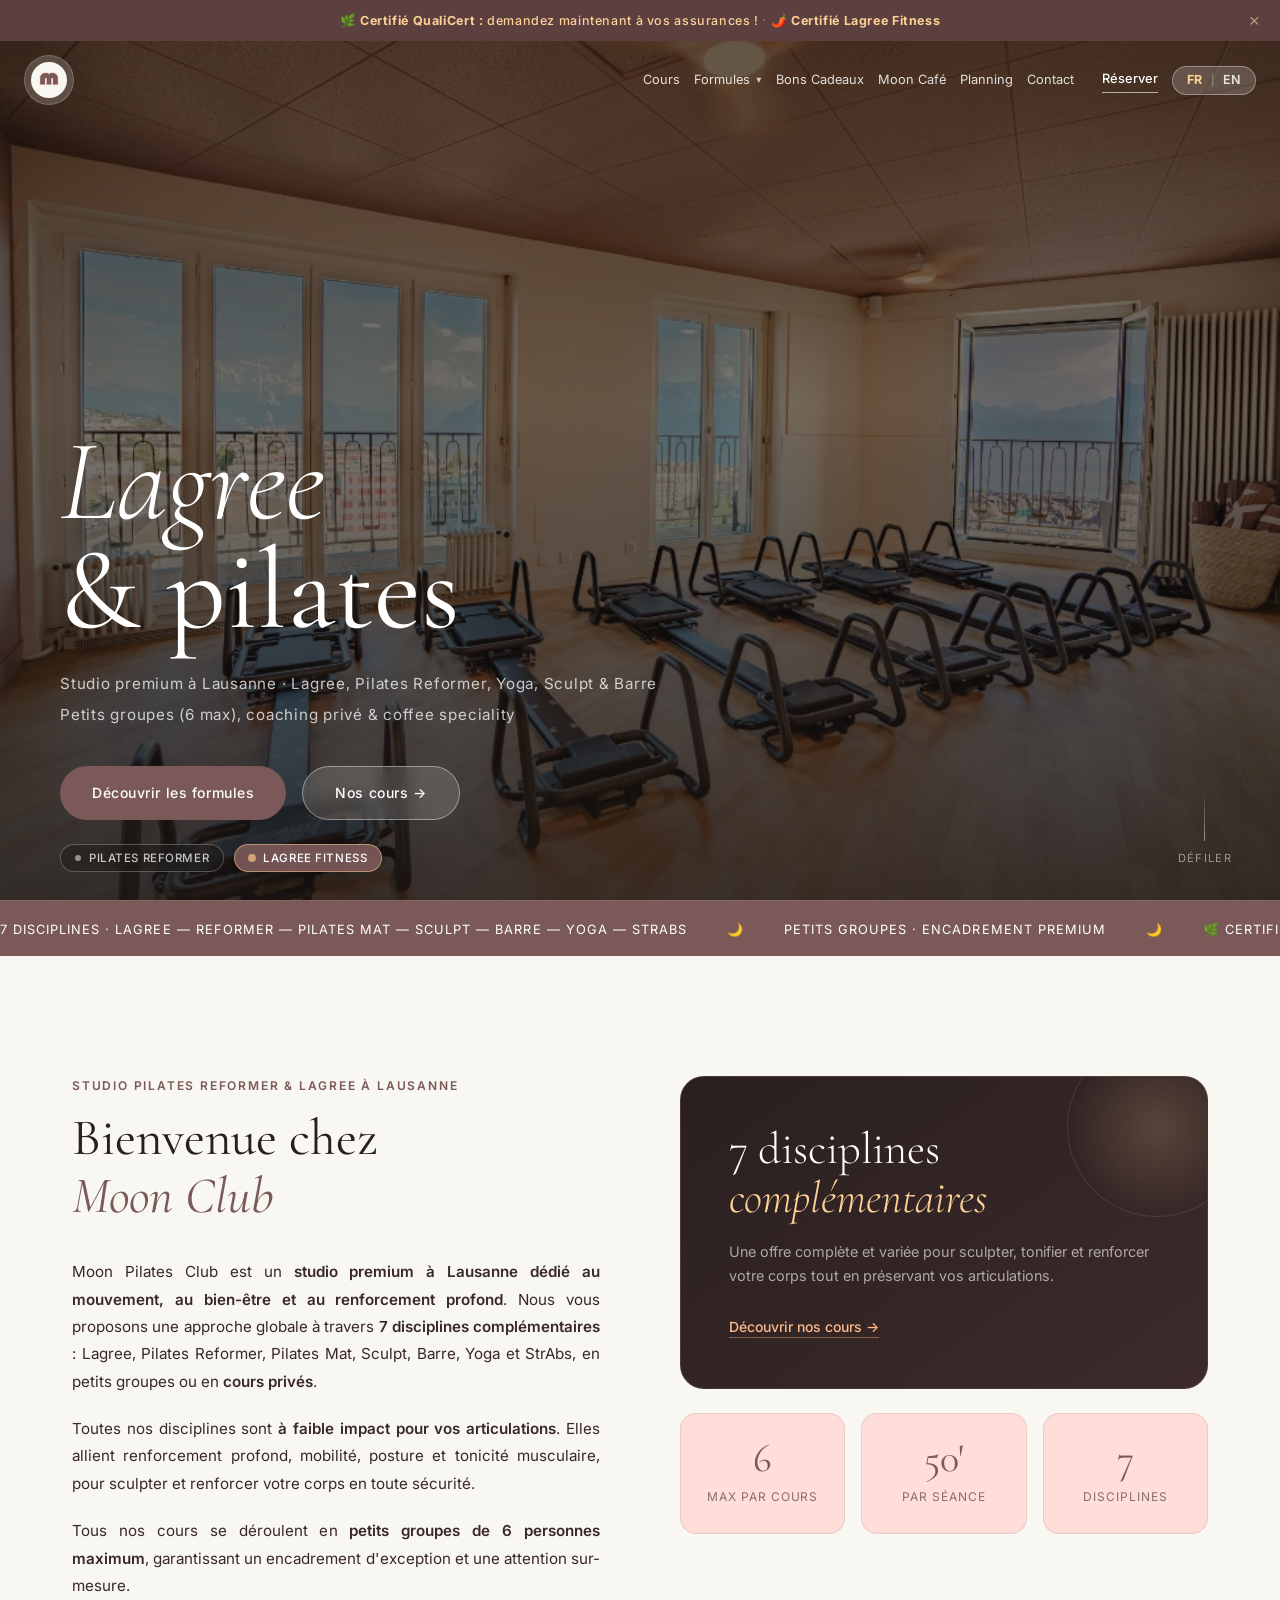
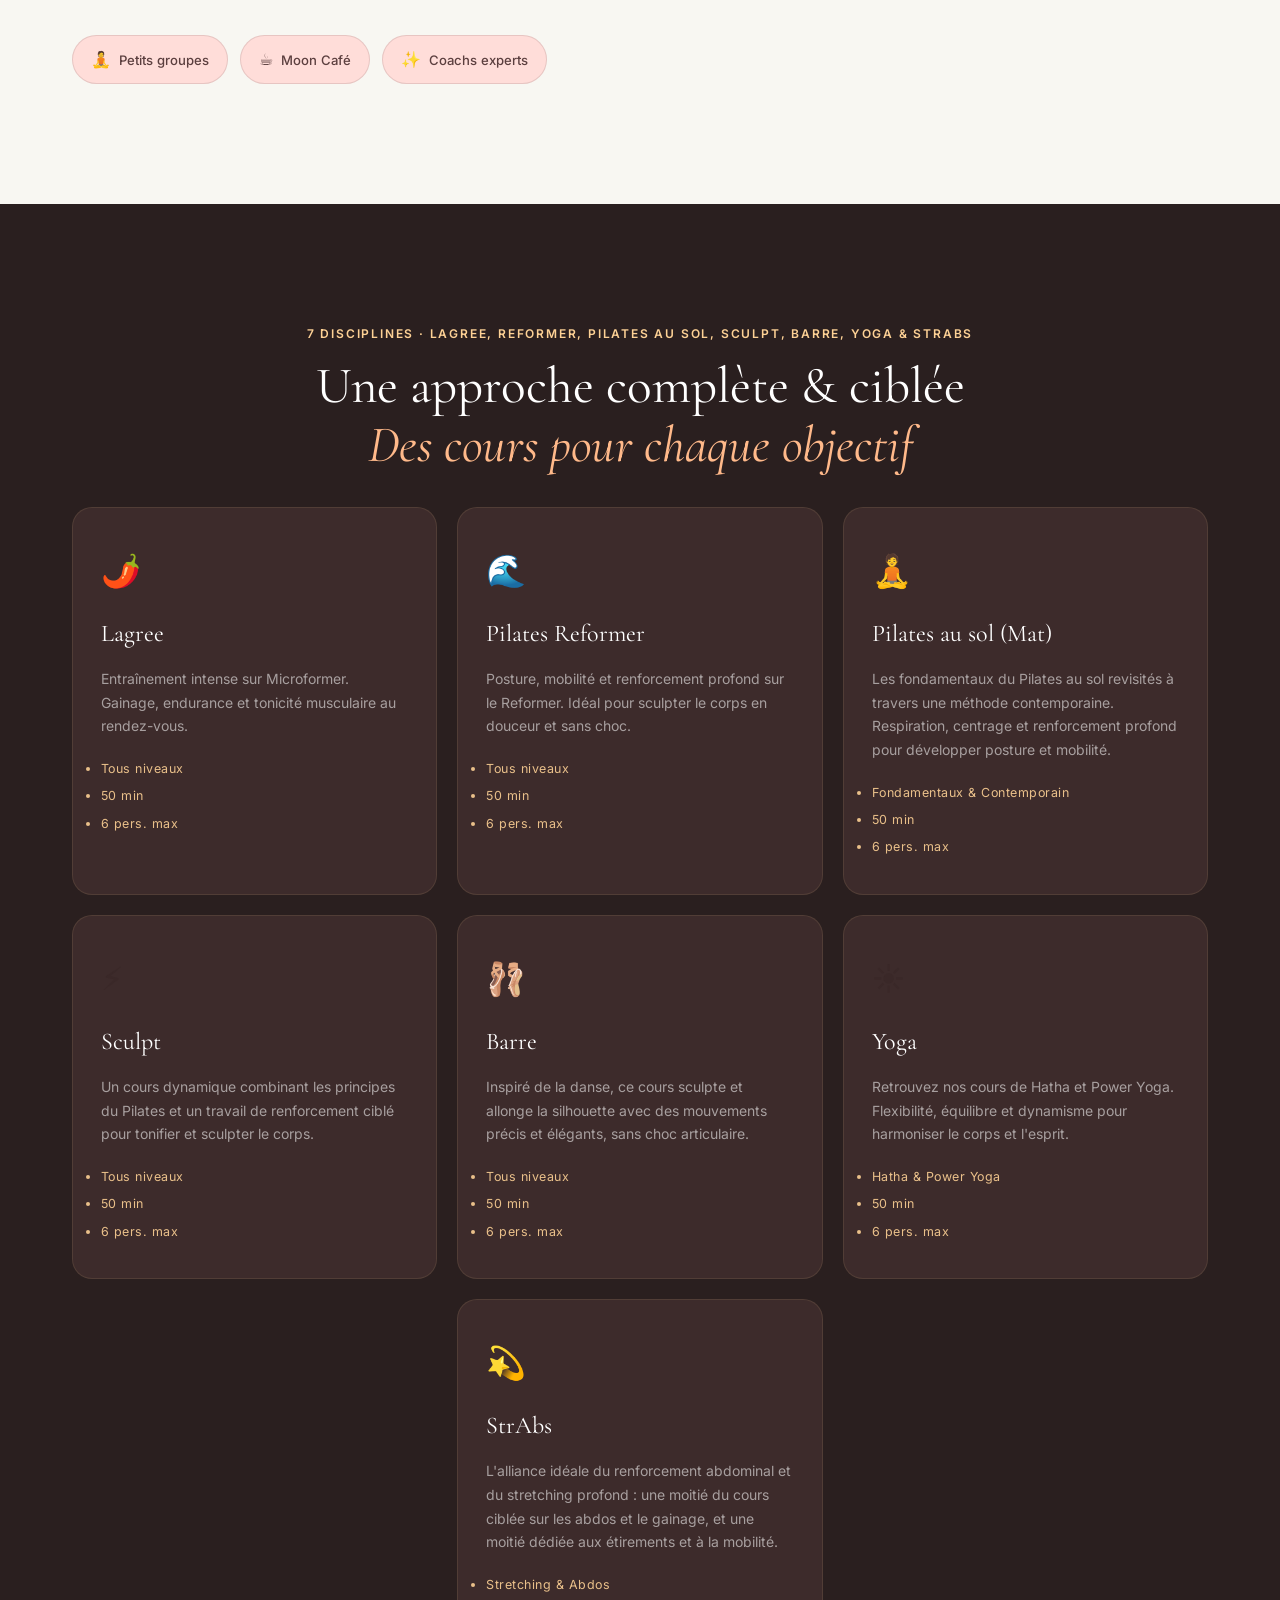
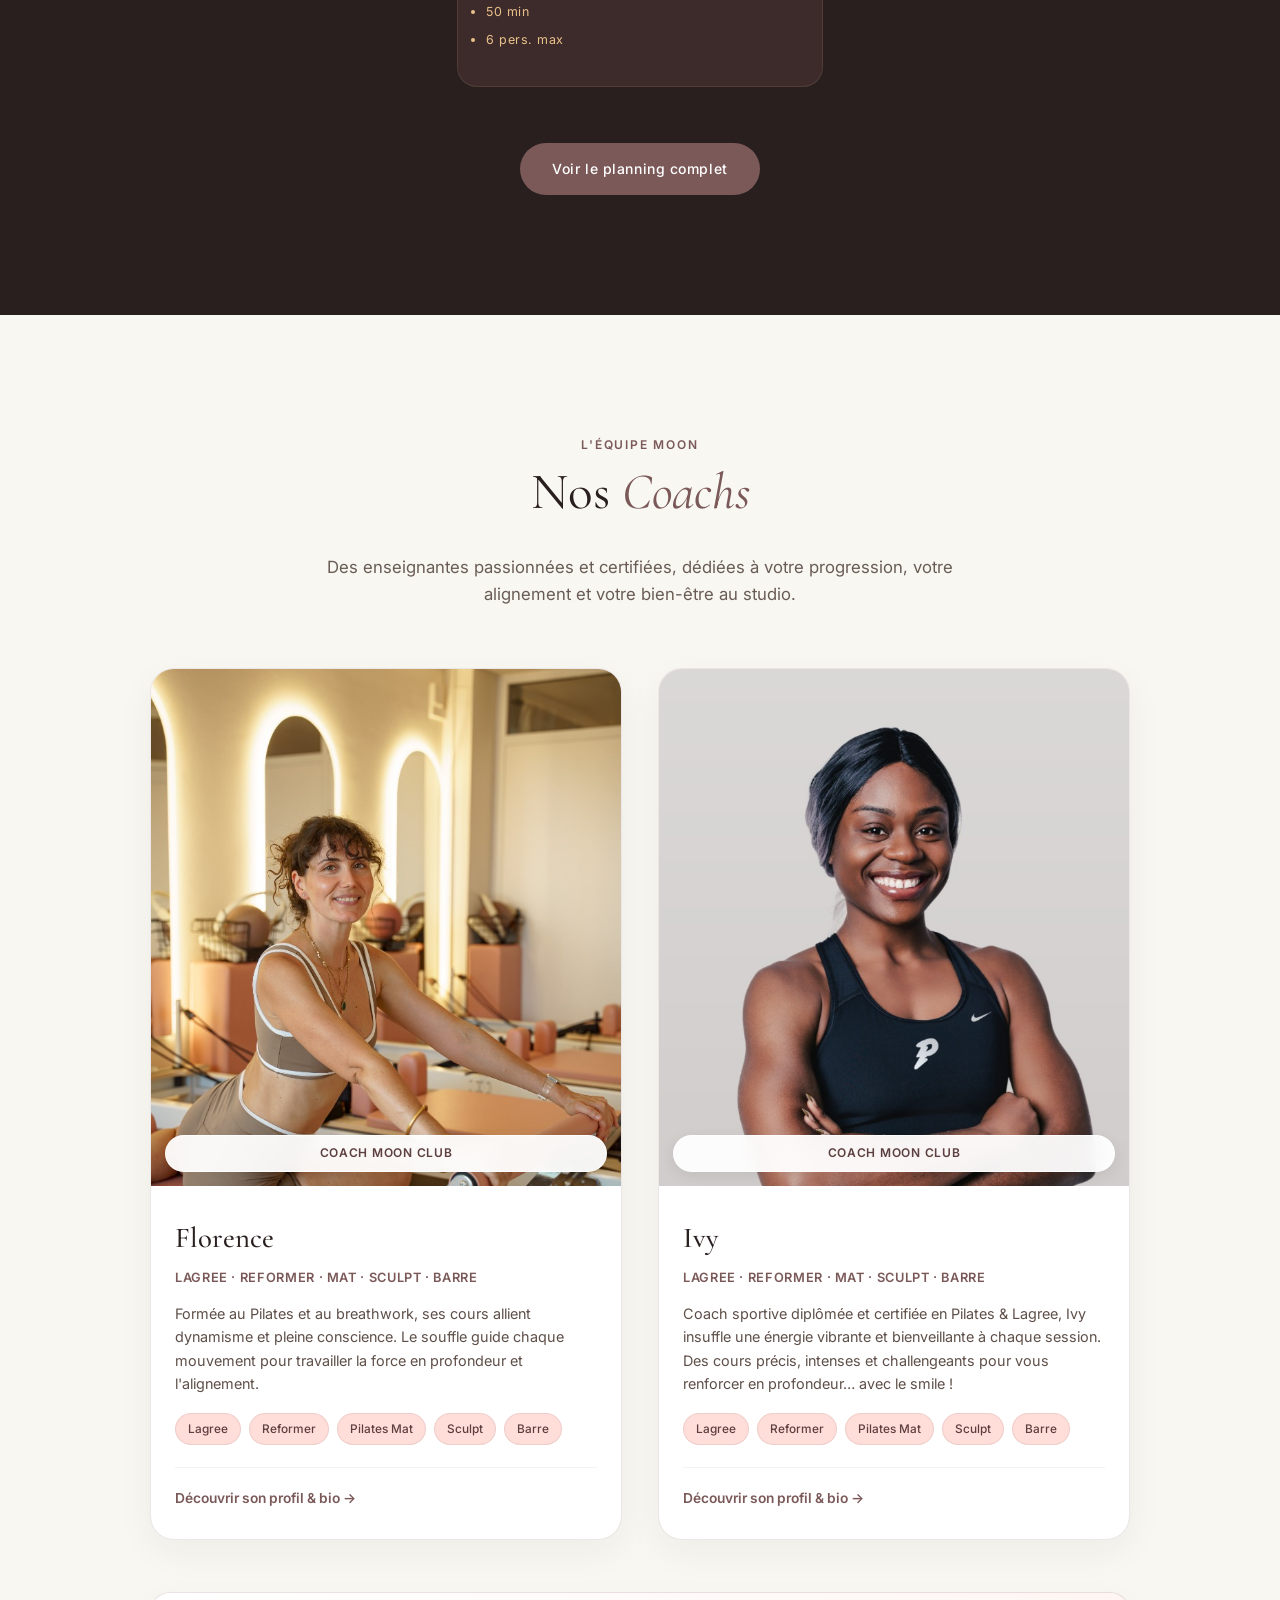
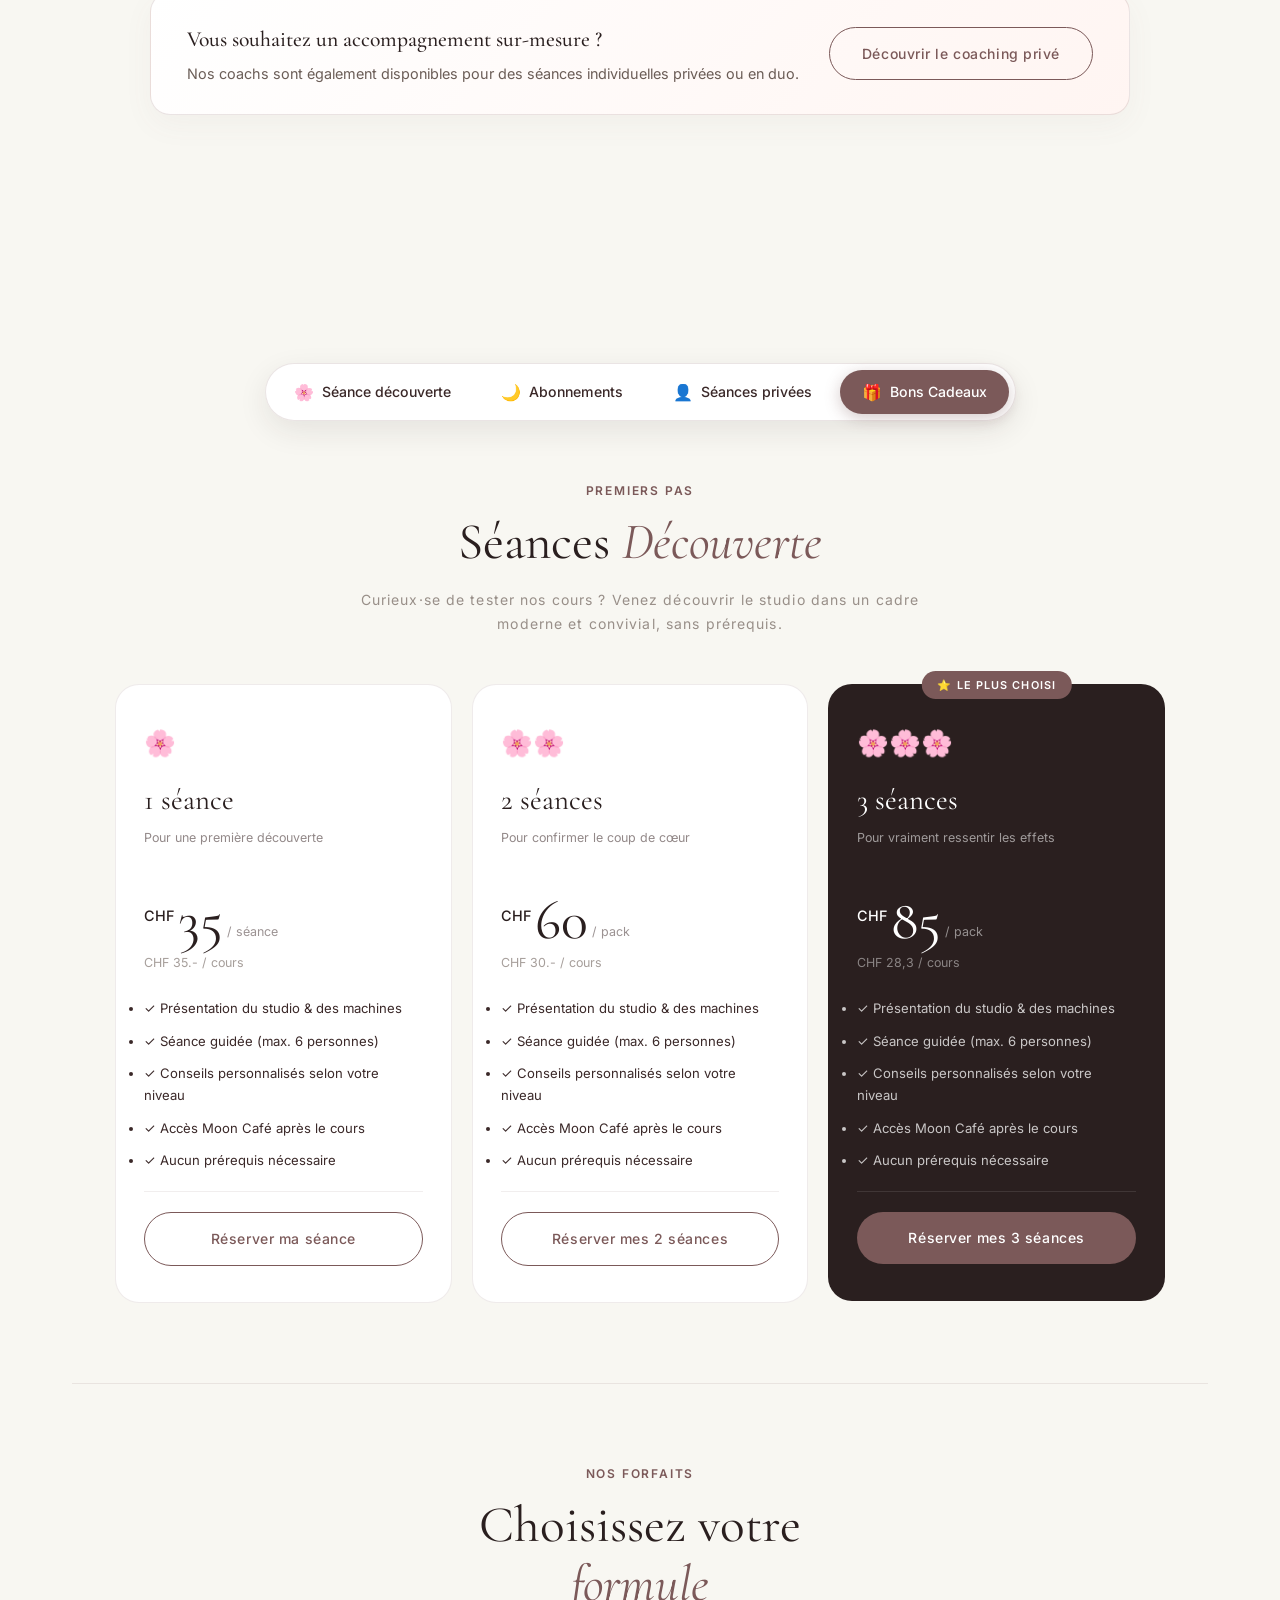
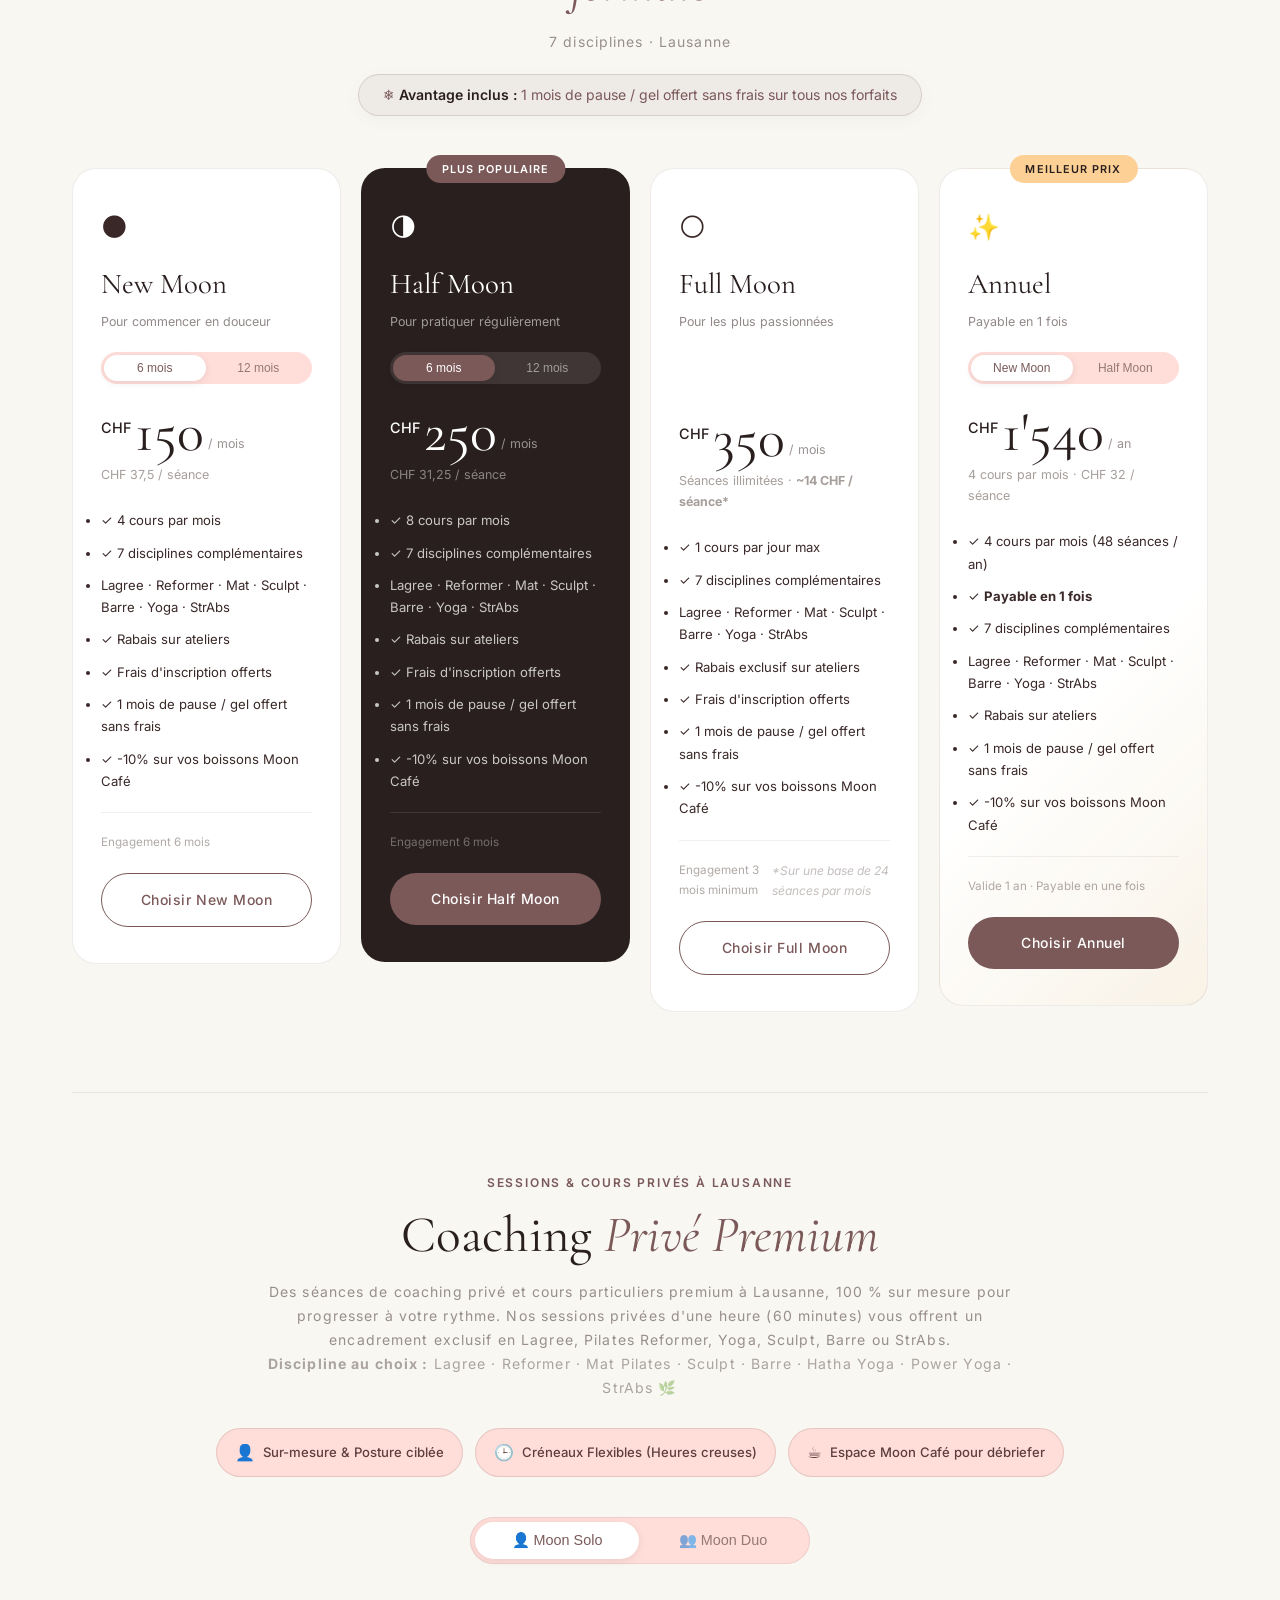
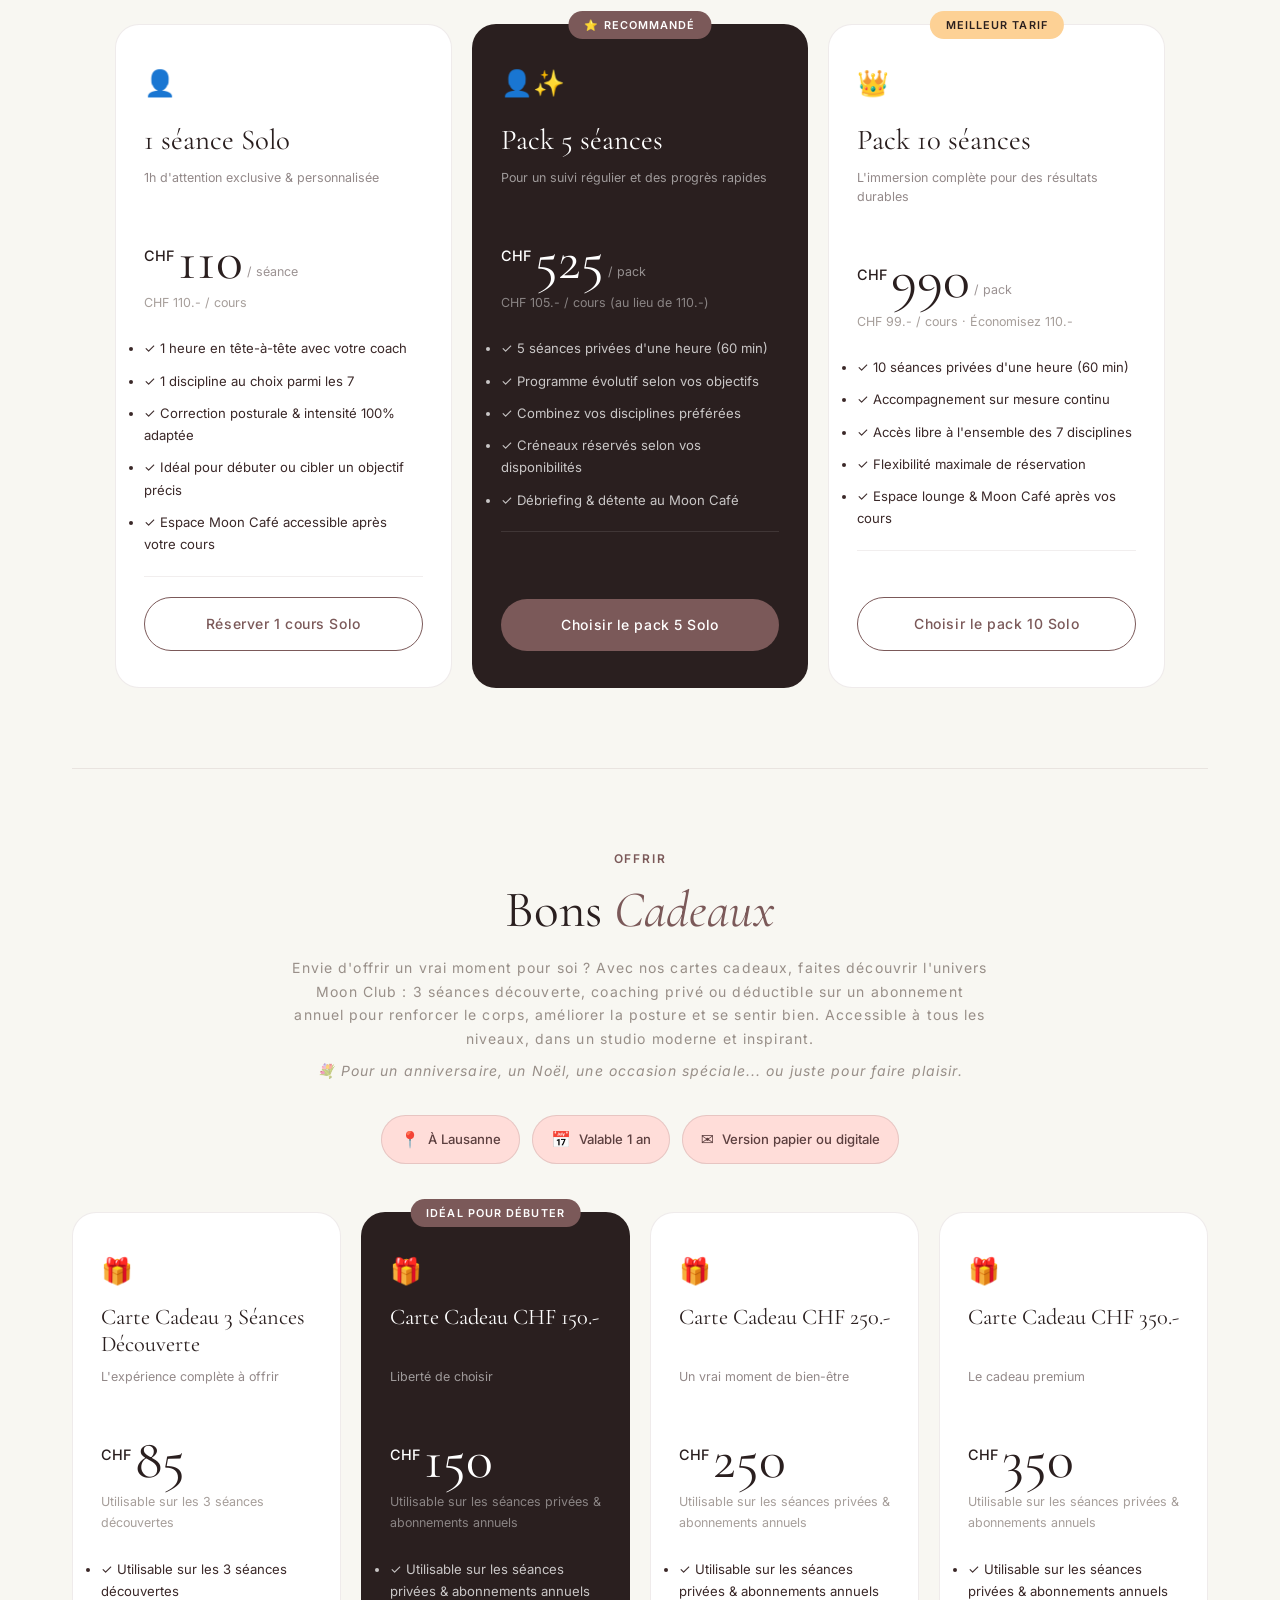
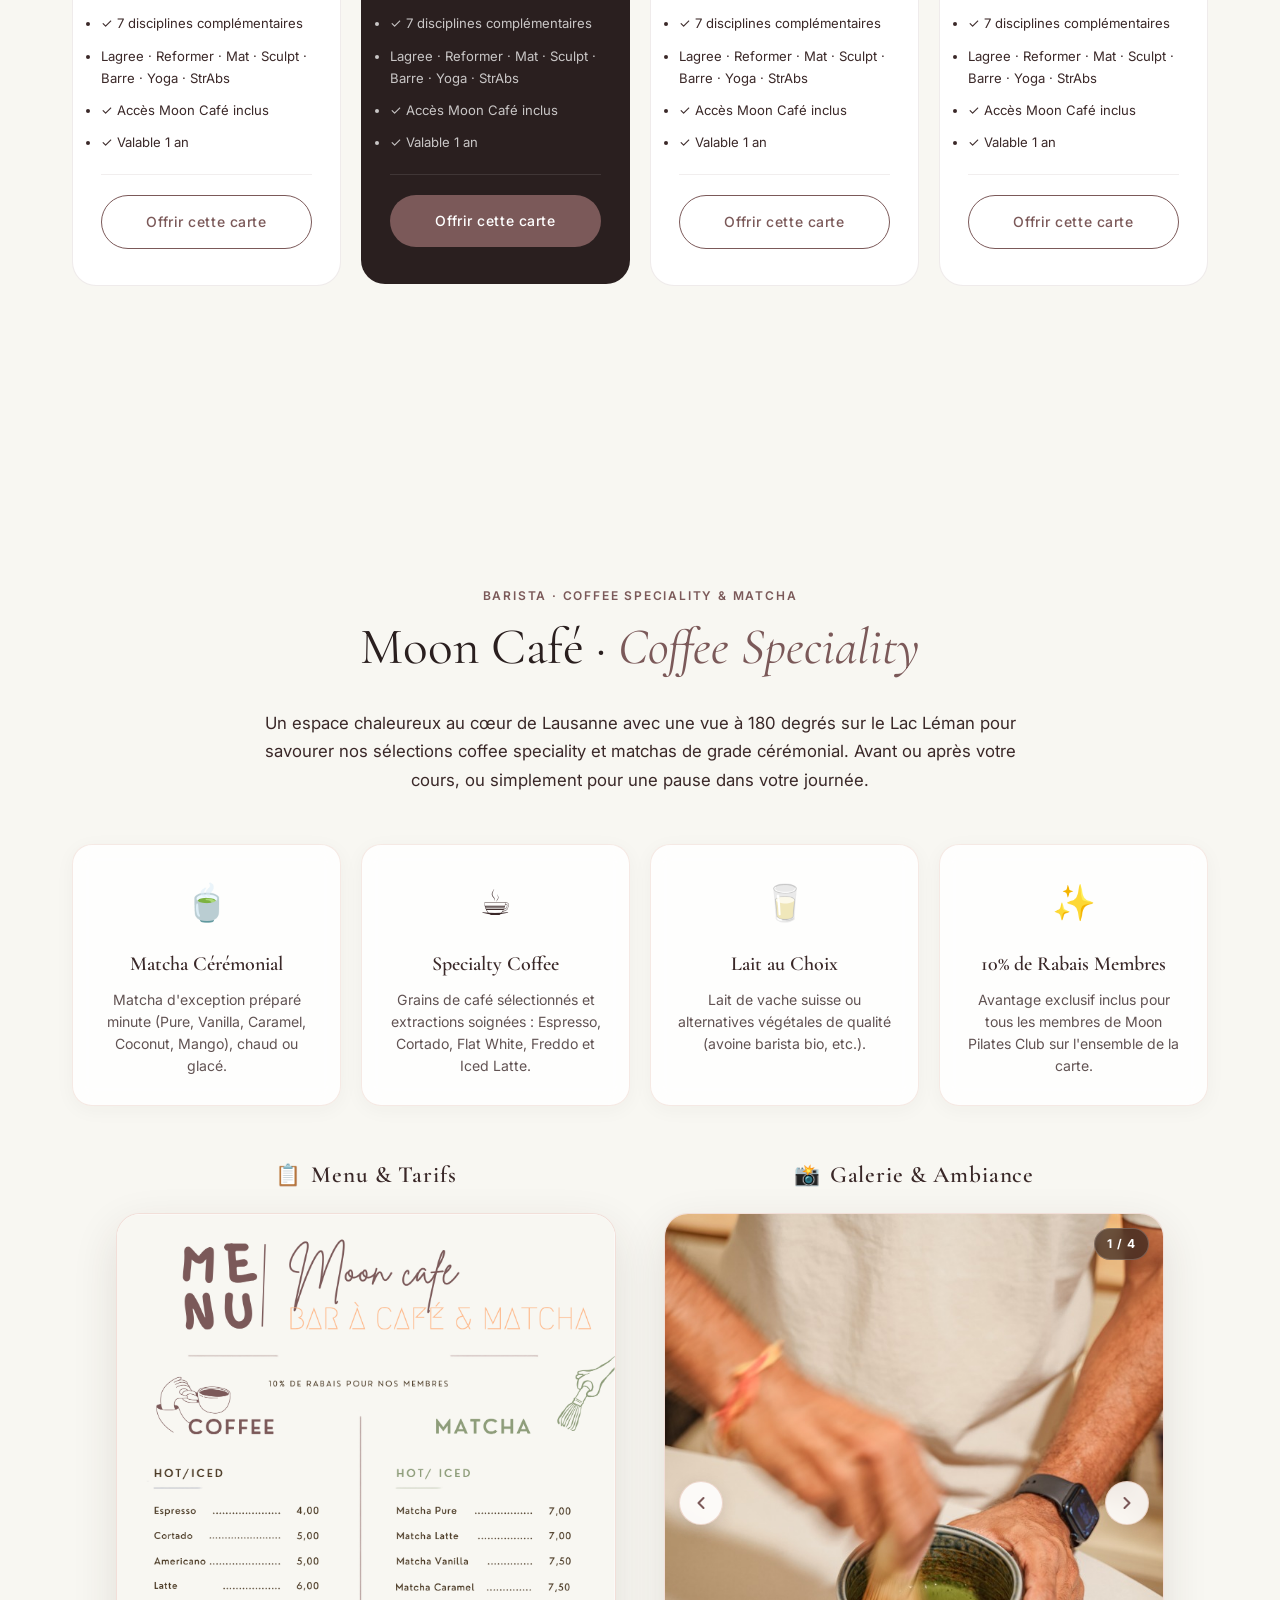
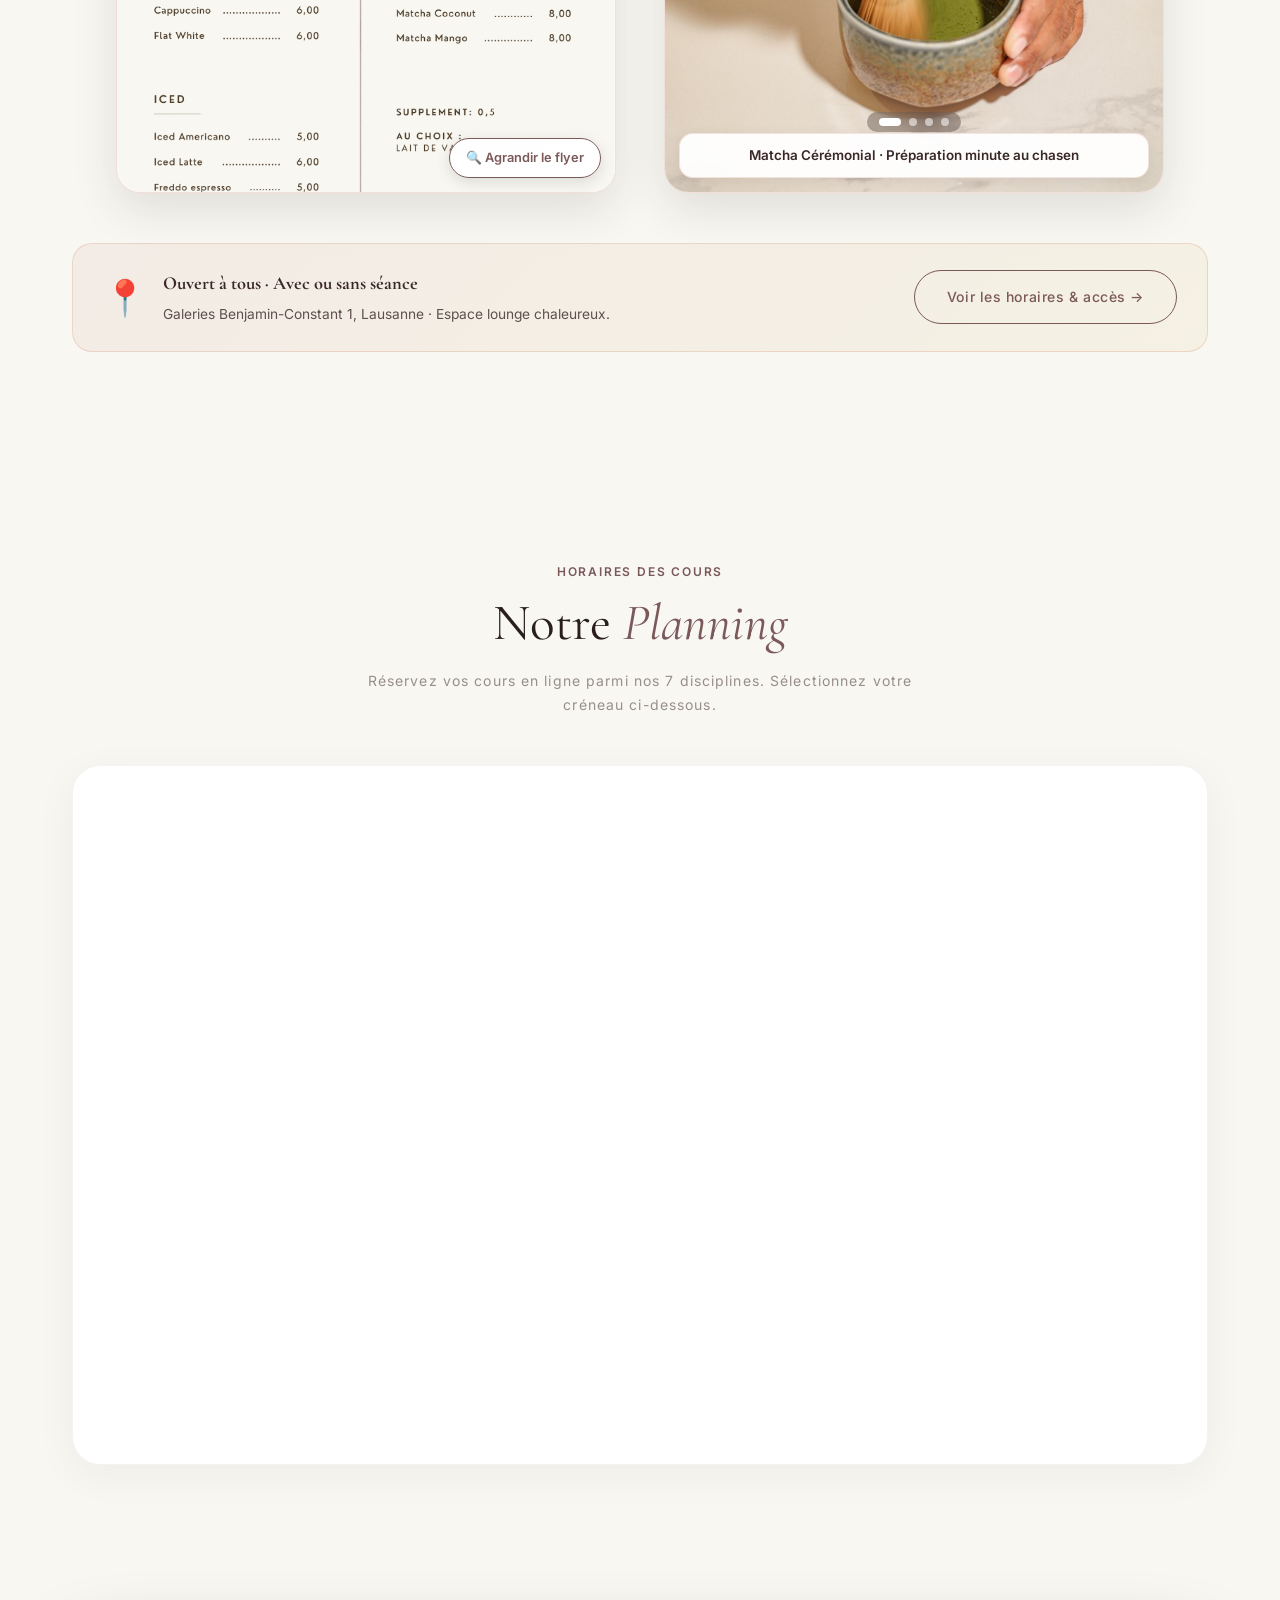
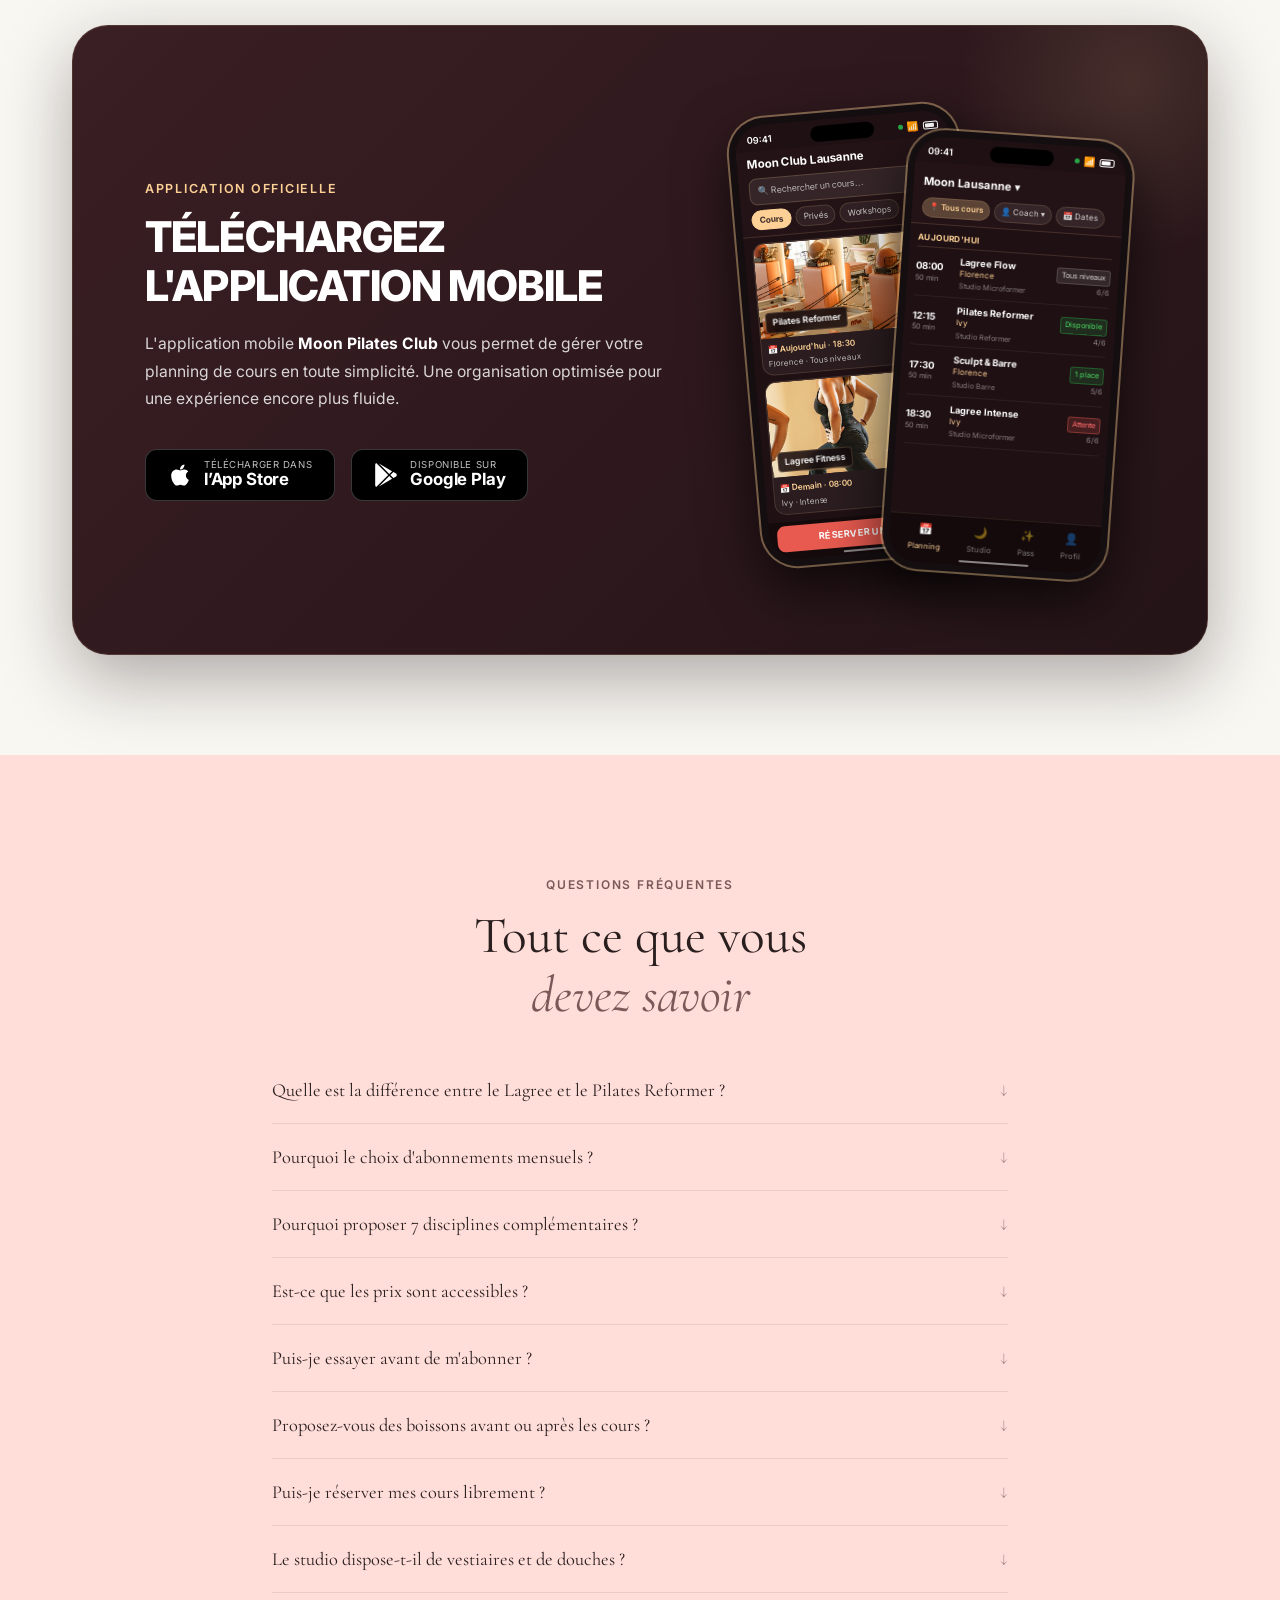
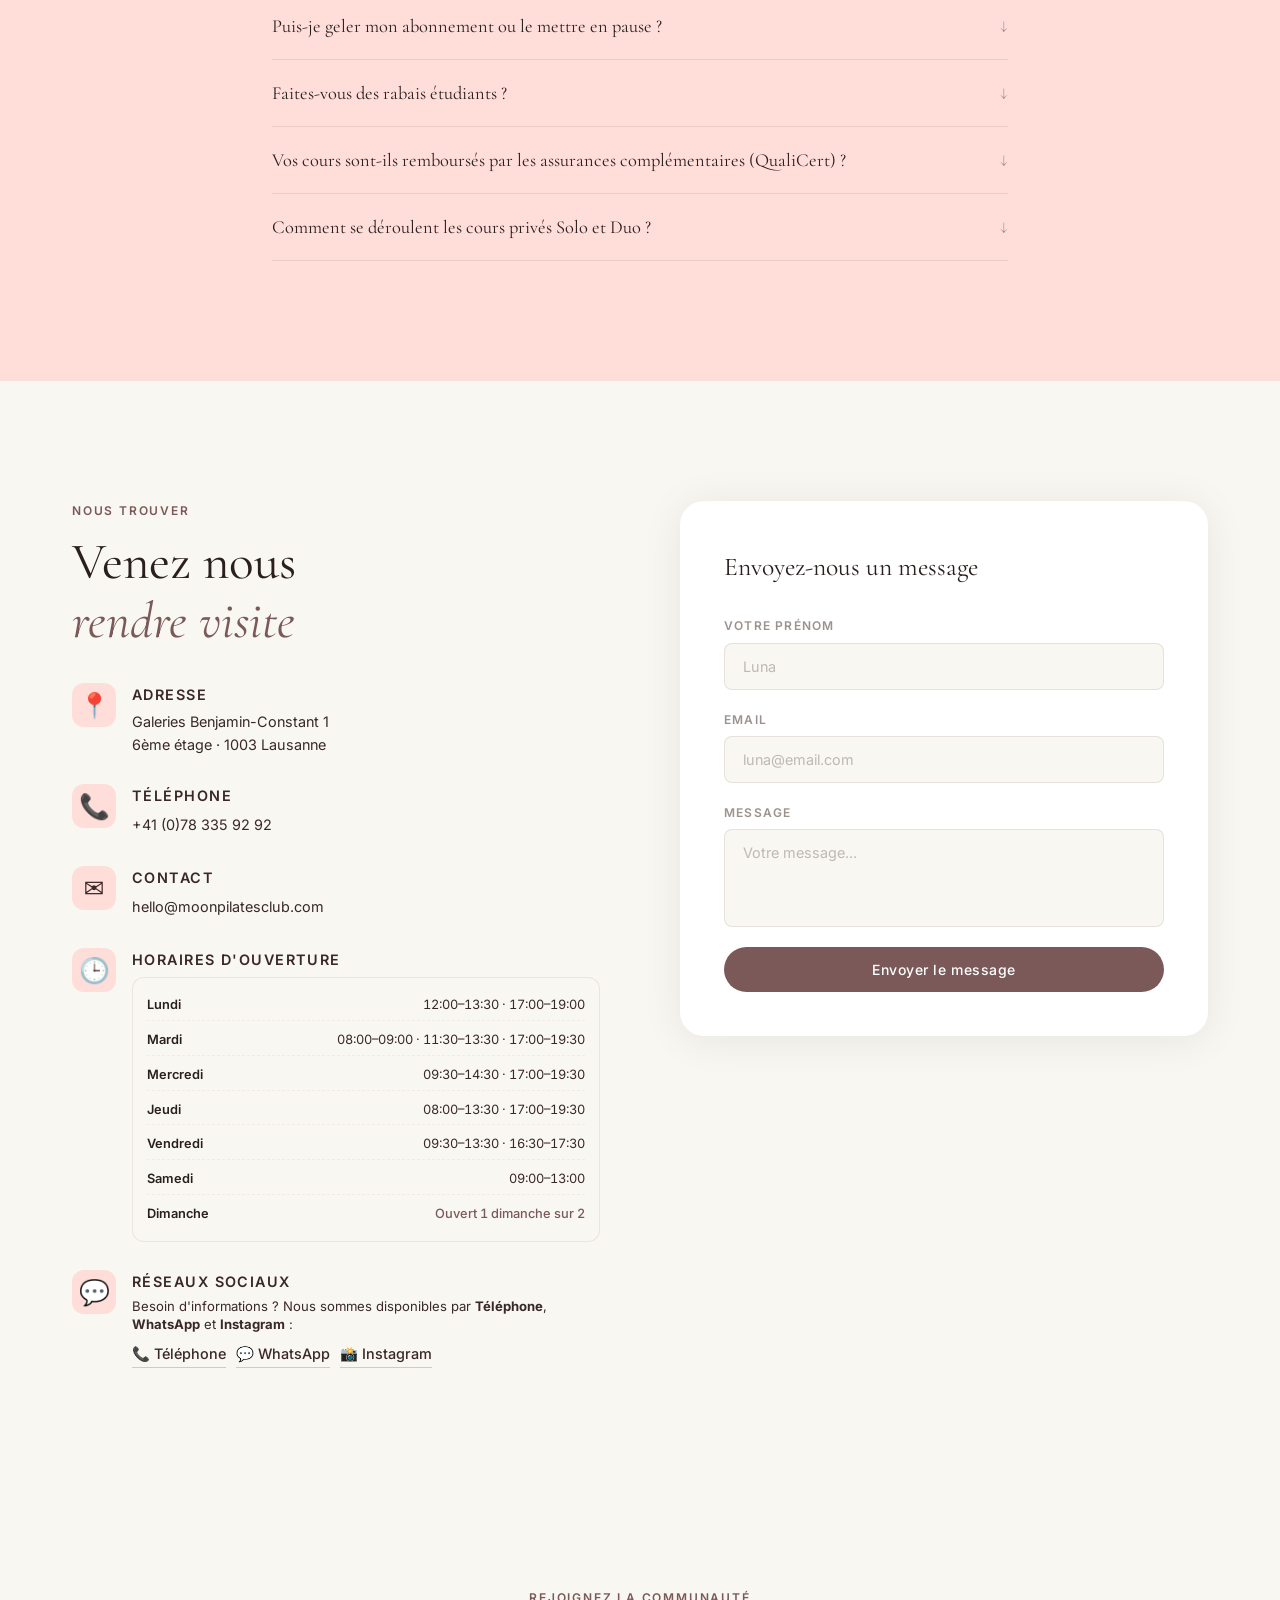
==== commit 113bae5e: "feat: ajout mention QualiCert dans ticker band et ajout badge QualiCert" ====
--- a/index.html
+++ b/index.html
@@ -468,6 +468,8 @@
       <span aria-hidden="true">🌙</span>
       <span data-i18n="ticker_item_2">Petits groupes · Encadrement premium</span>
       <span aria-hidden="true">🌙</span>
+      <span data-i18n="ticker_item_cert">🌿 Certifié QualiCert · Remboursé par vos assurances</span>
+      <span aria-hidden="true">🌙</span>
       <span data-i18n="ticker_item_3">Moon Café · Specialty Coffee & Matcha</span>
       <span aria-hidden="true">🌙</span>
       <span data-i18n="ticker_item_4">Galeries Benjamin-Constant · Lausanne</span>
@@ -475,6 +477,8 @@
       <span data-i18n="ticker_item_1">7 disciplines · Lagree — Reformer — Pilates Mat — Sculpt — Barre — Yoga — StrAbs</span>
       <span aria-hidden="true">🌙</span>
       <span data-i18n="ticker_item_2">Petits groupes · Encadrement premium</span>
+      <span aria-hidden="true">🌙</span>
+      <span data-i18n="ticker_item_cert">🌿 Certifié QualiCert · Remboursé par vos assurances</span>
       <span aria-hidden="true">🌙</span>
       <span data-i18n="ticker_item_3">Moon Café · Specialty Coffee & Matcha</span>
       <span aria-hidden="true">🌙</span>
@@ -2214,7 +2218,7 @@
     </svg>
   </button>
 
-  <script src="translations.js?v=30"></script>
+  <script src="translations.js?v=31"></script>
   <script src="script.js?v=52"></script>
 </body>
 </html>
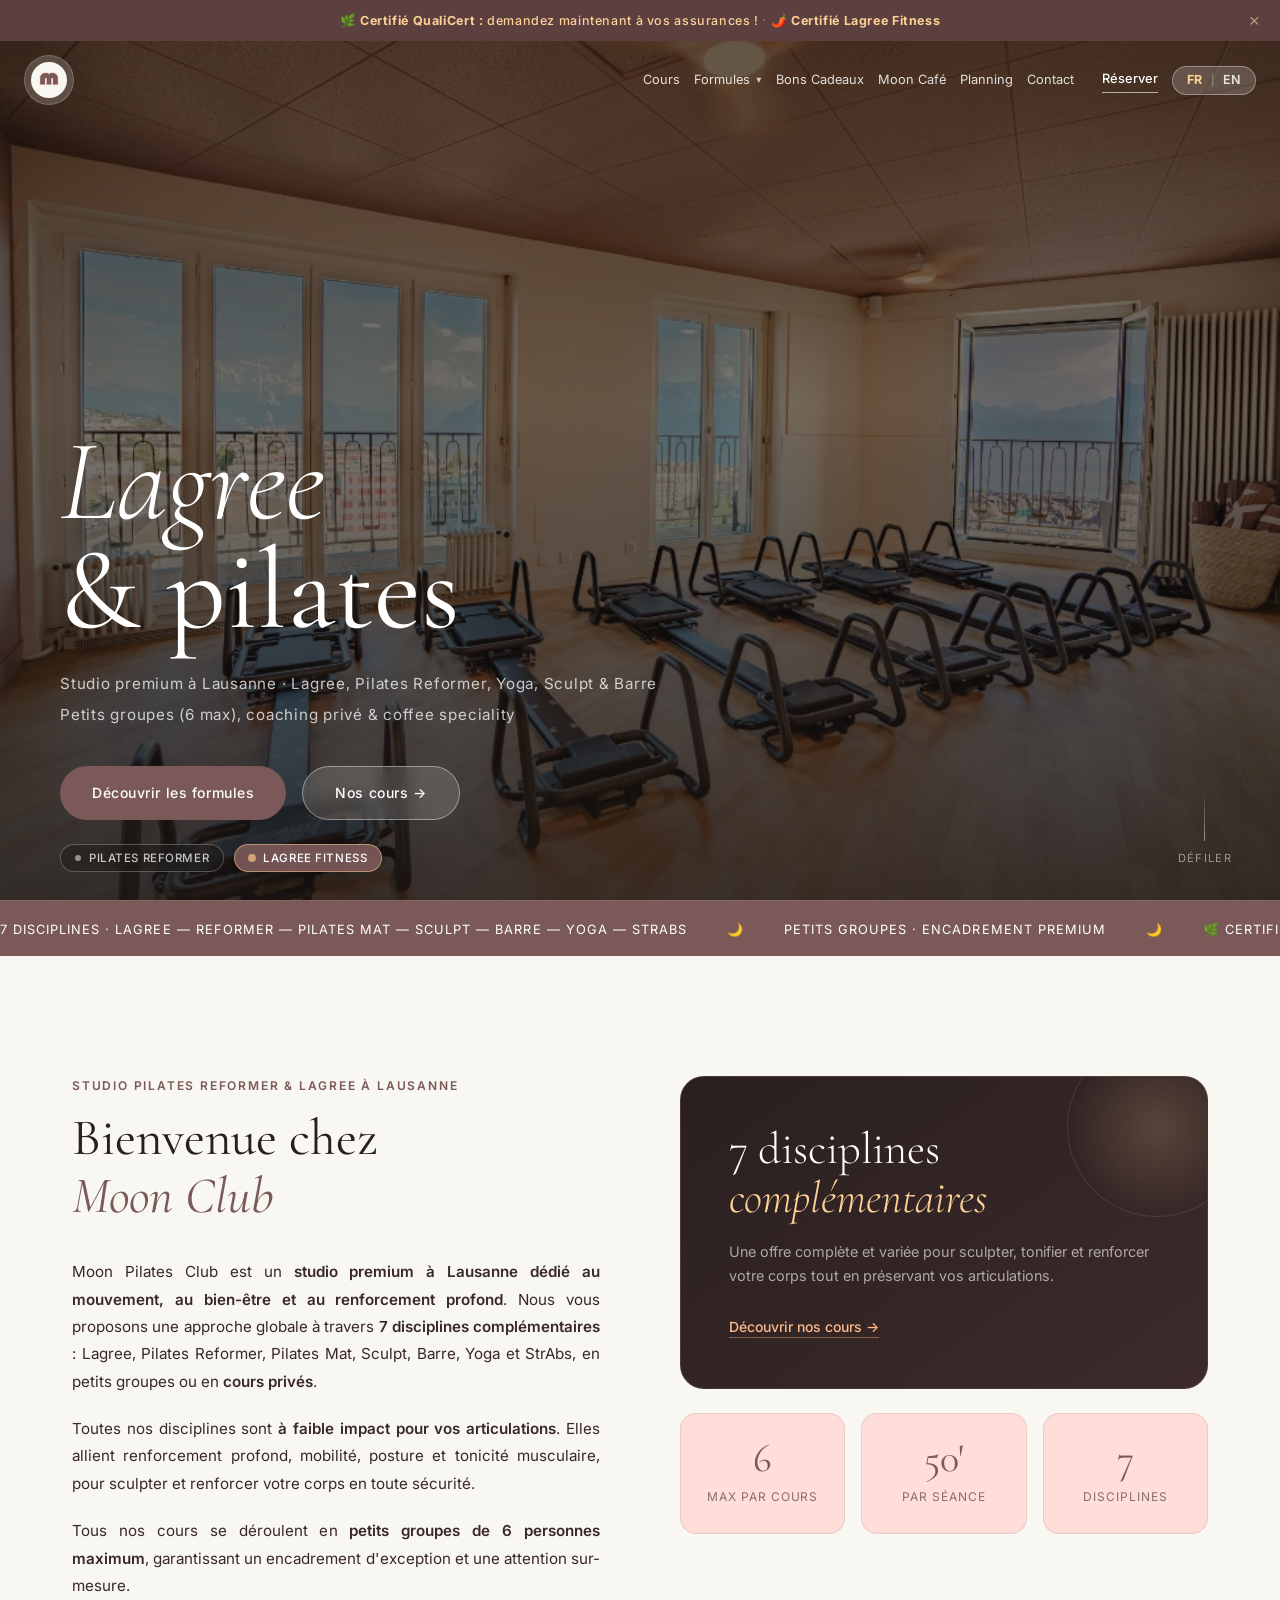
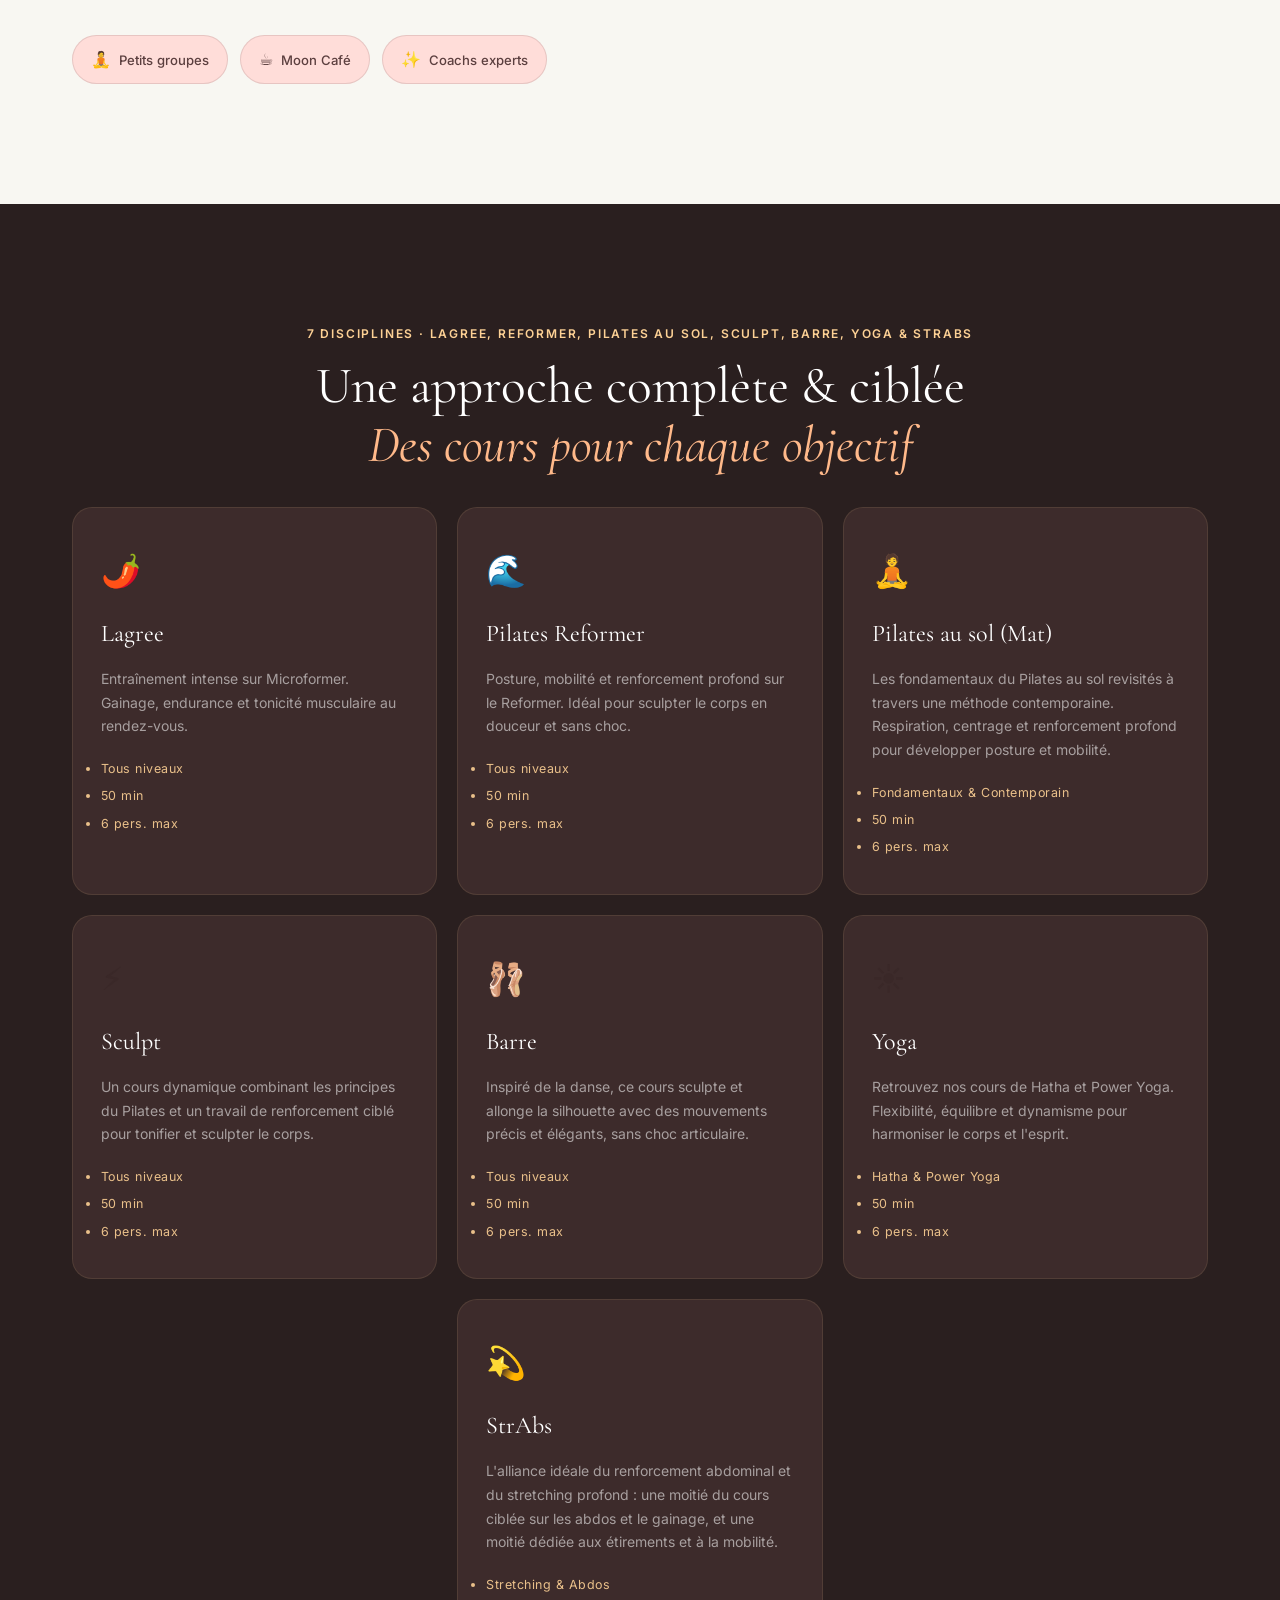
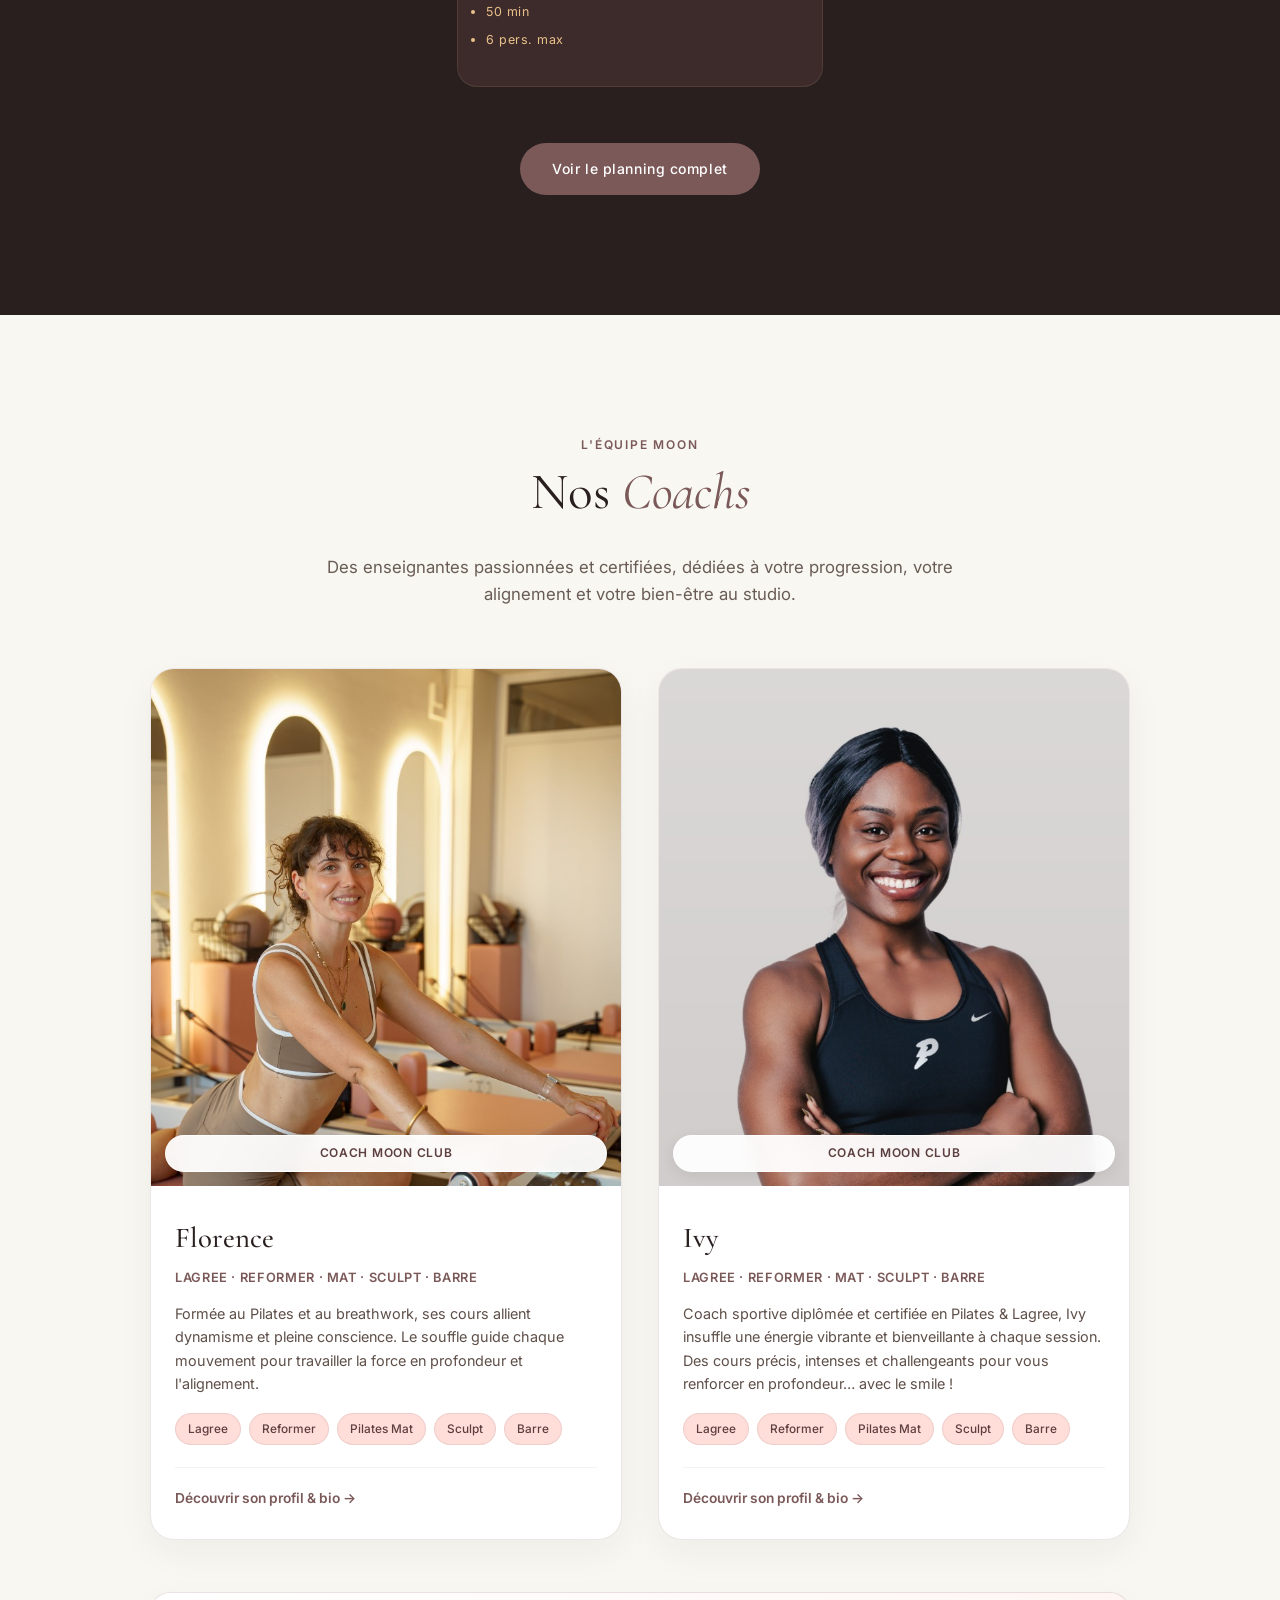
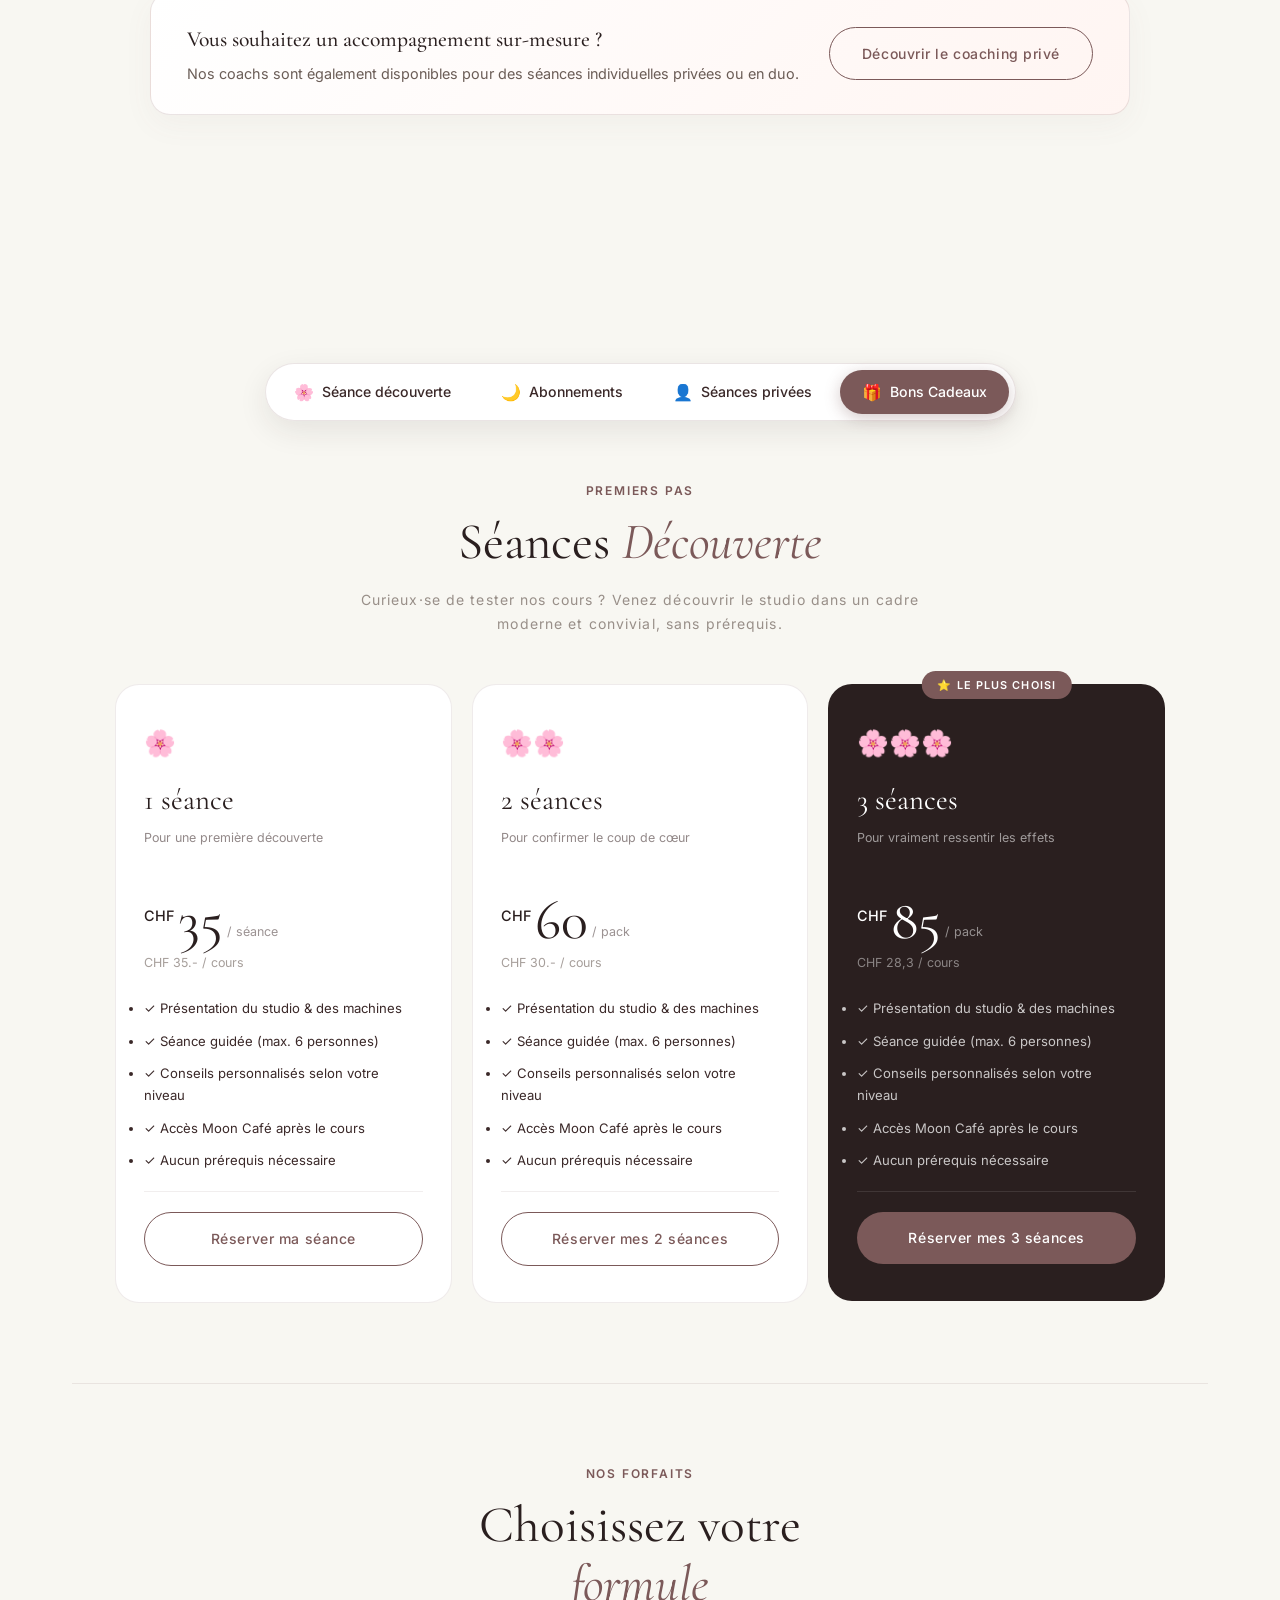
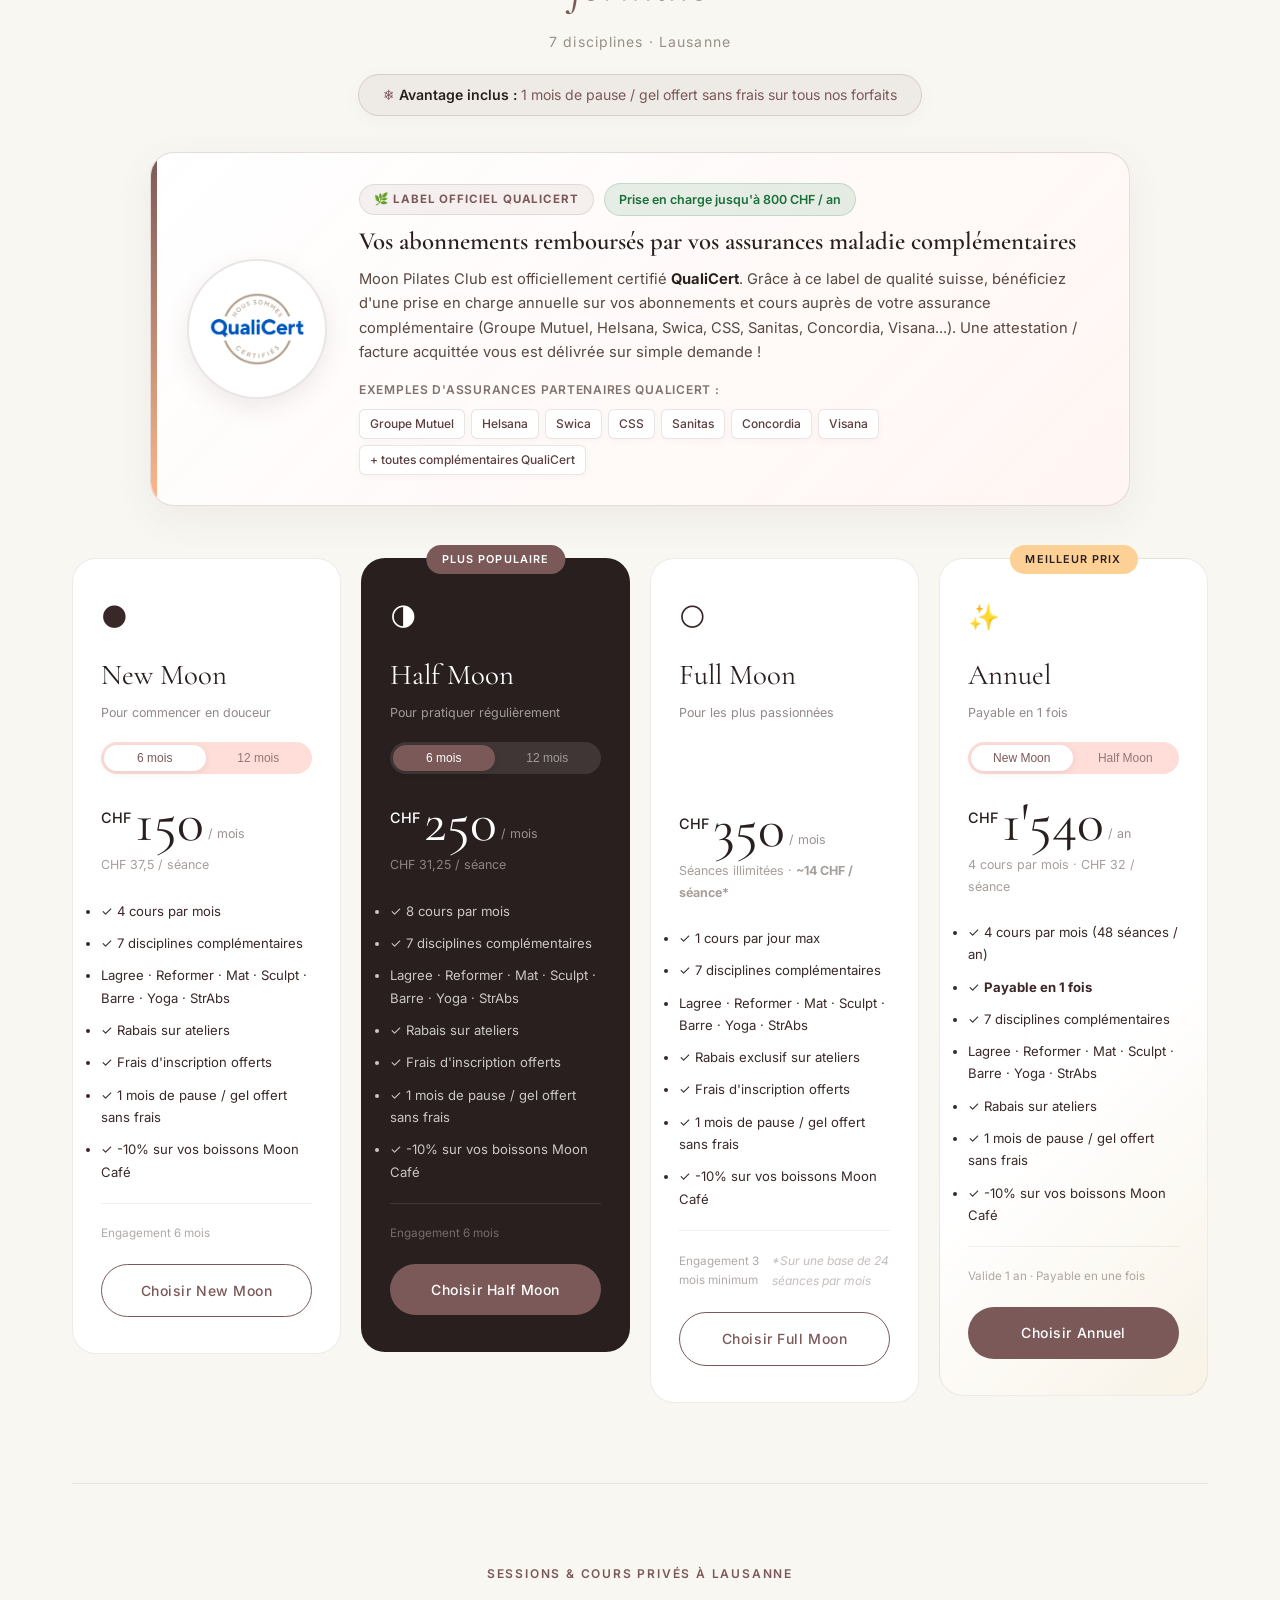
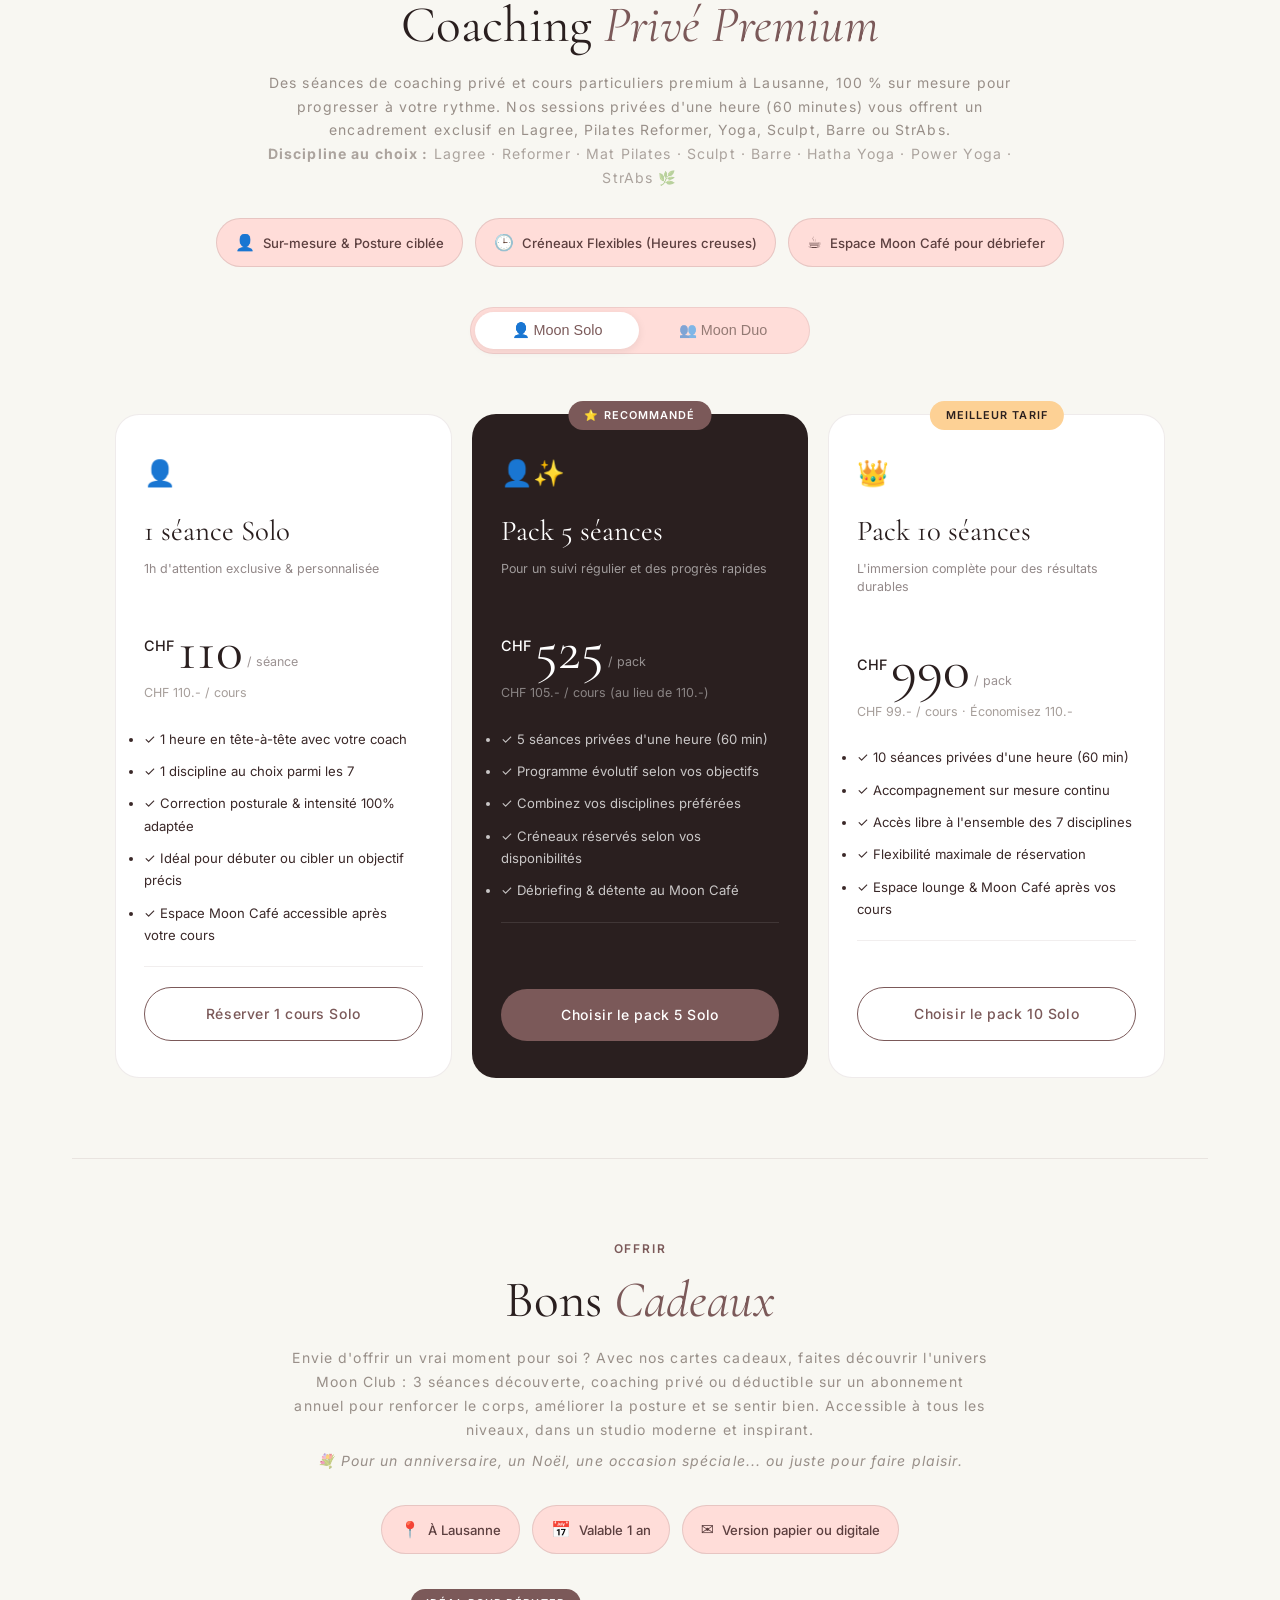
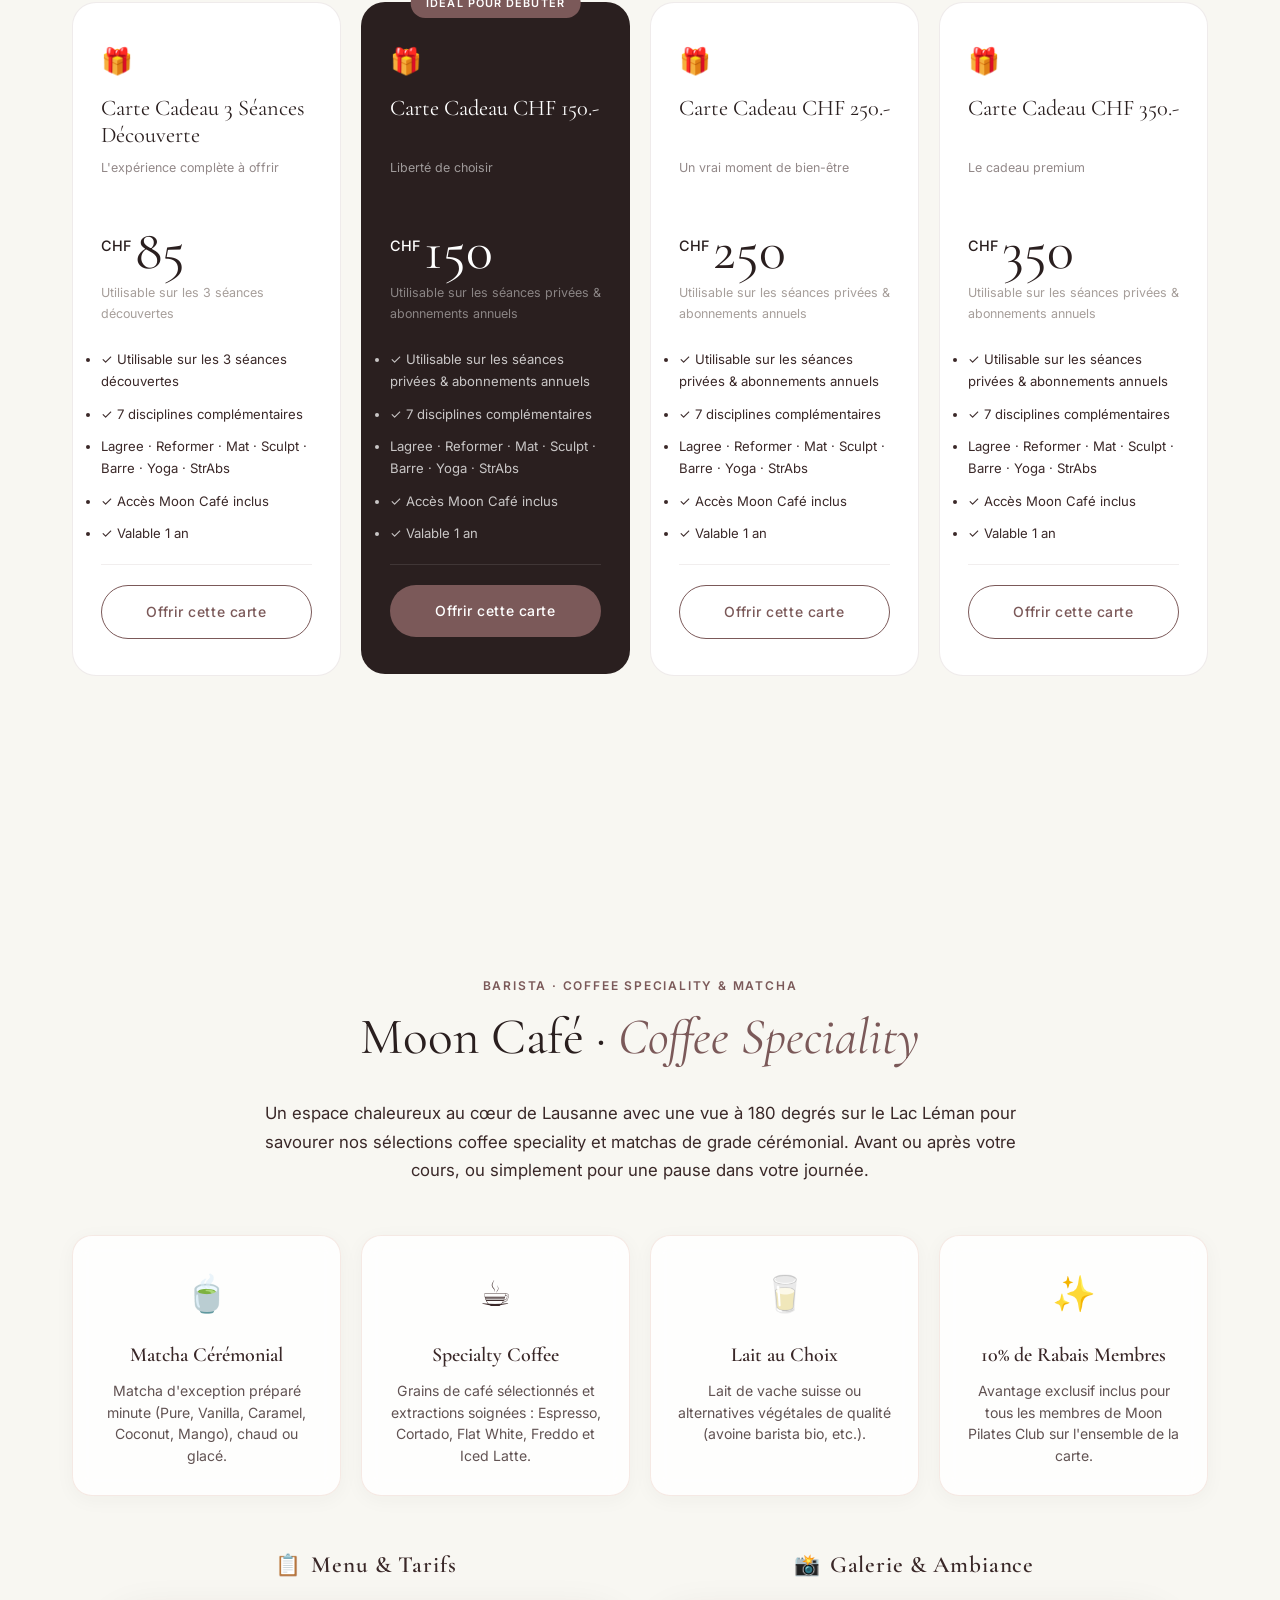
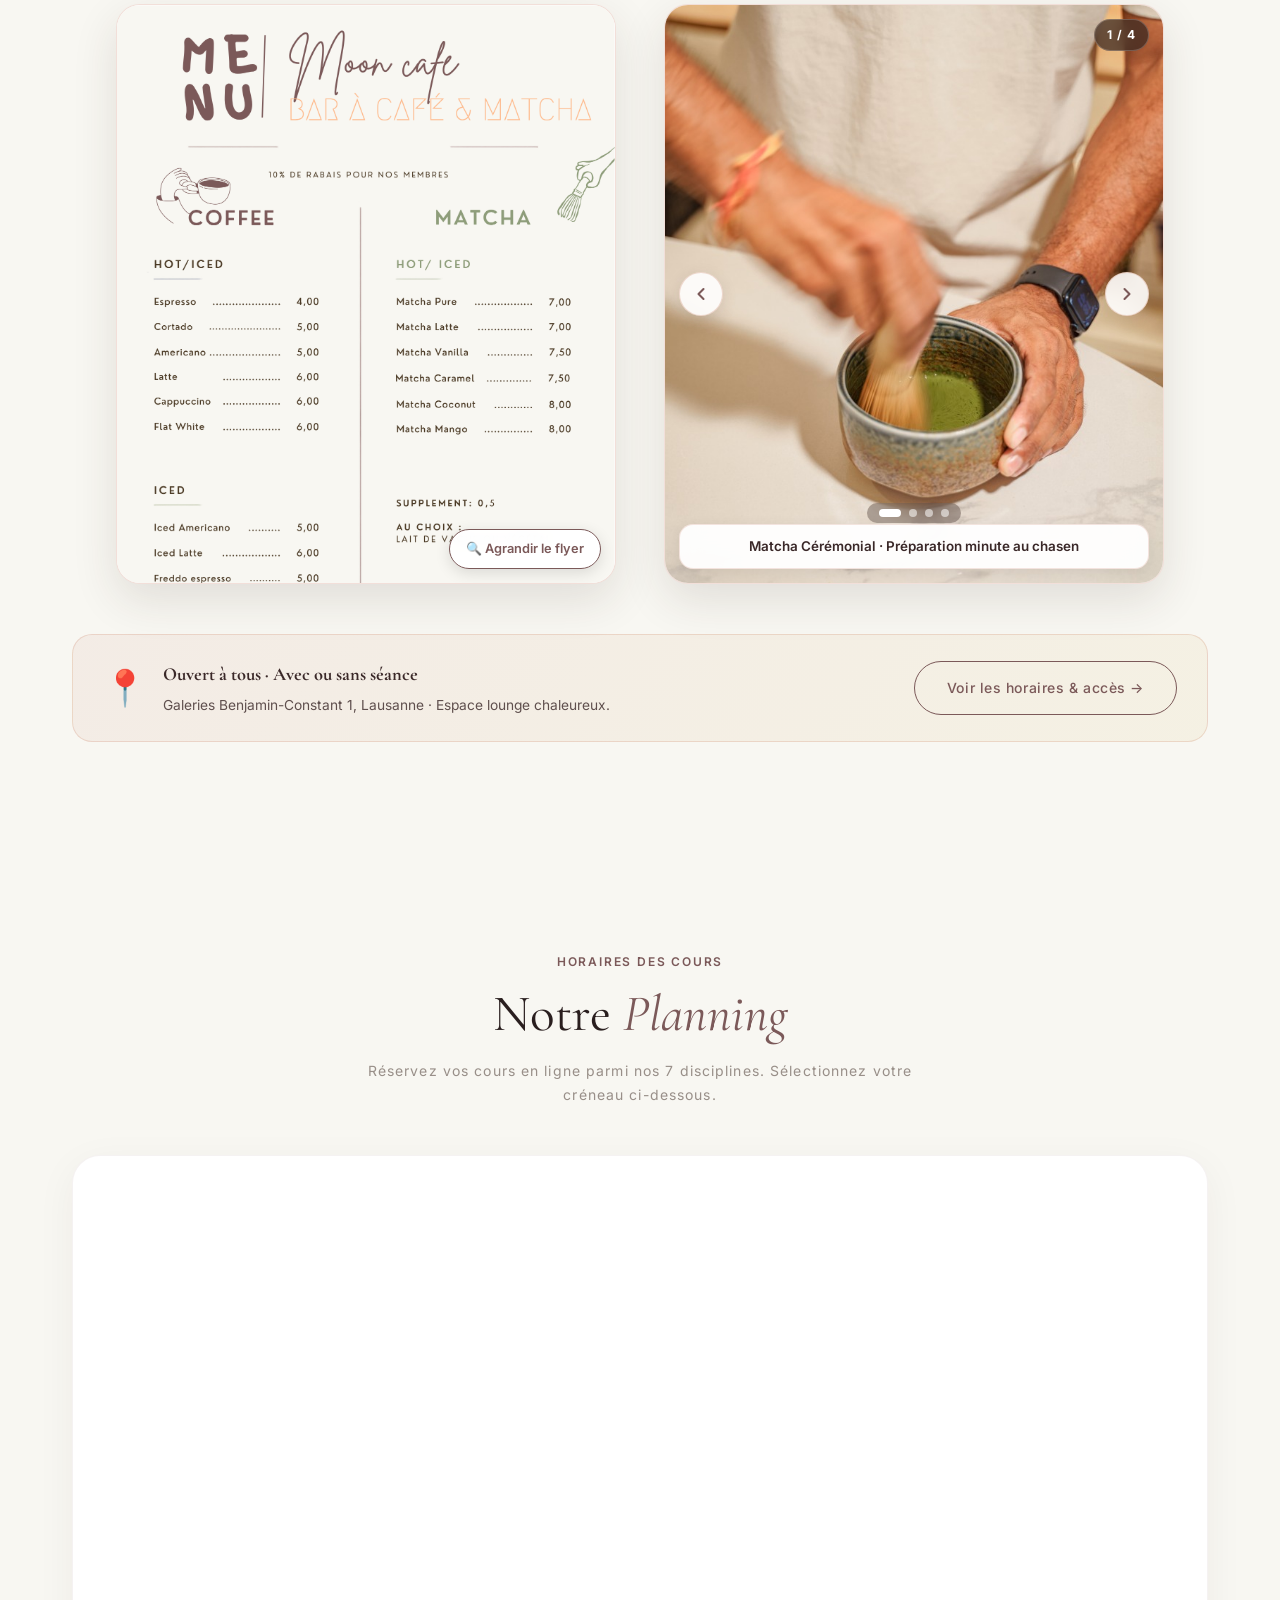
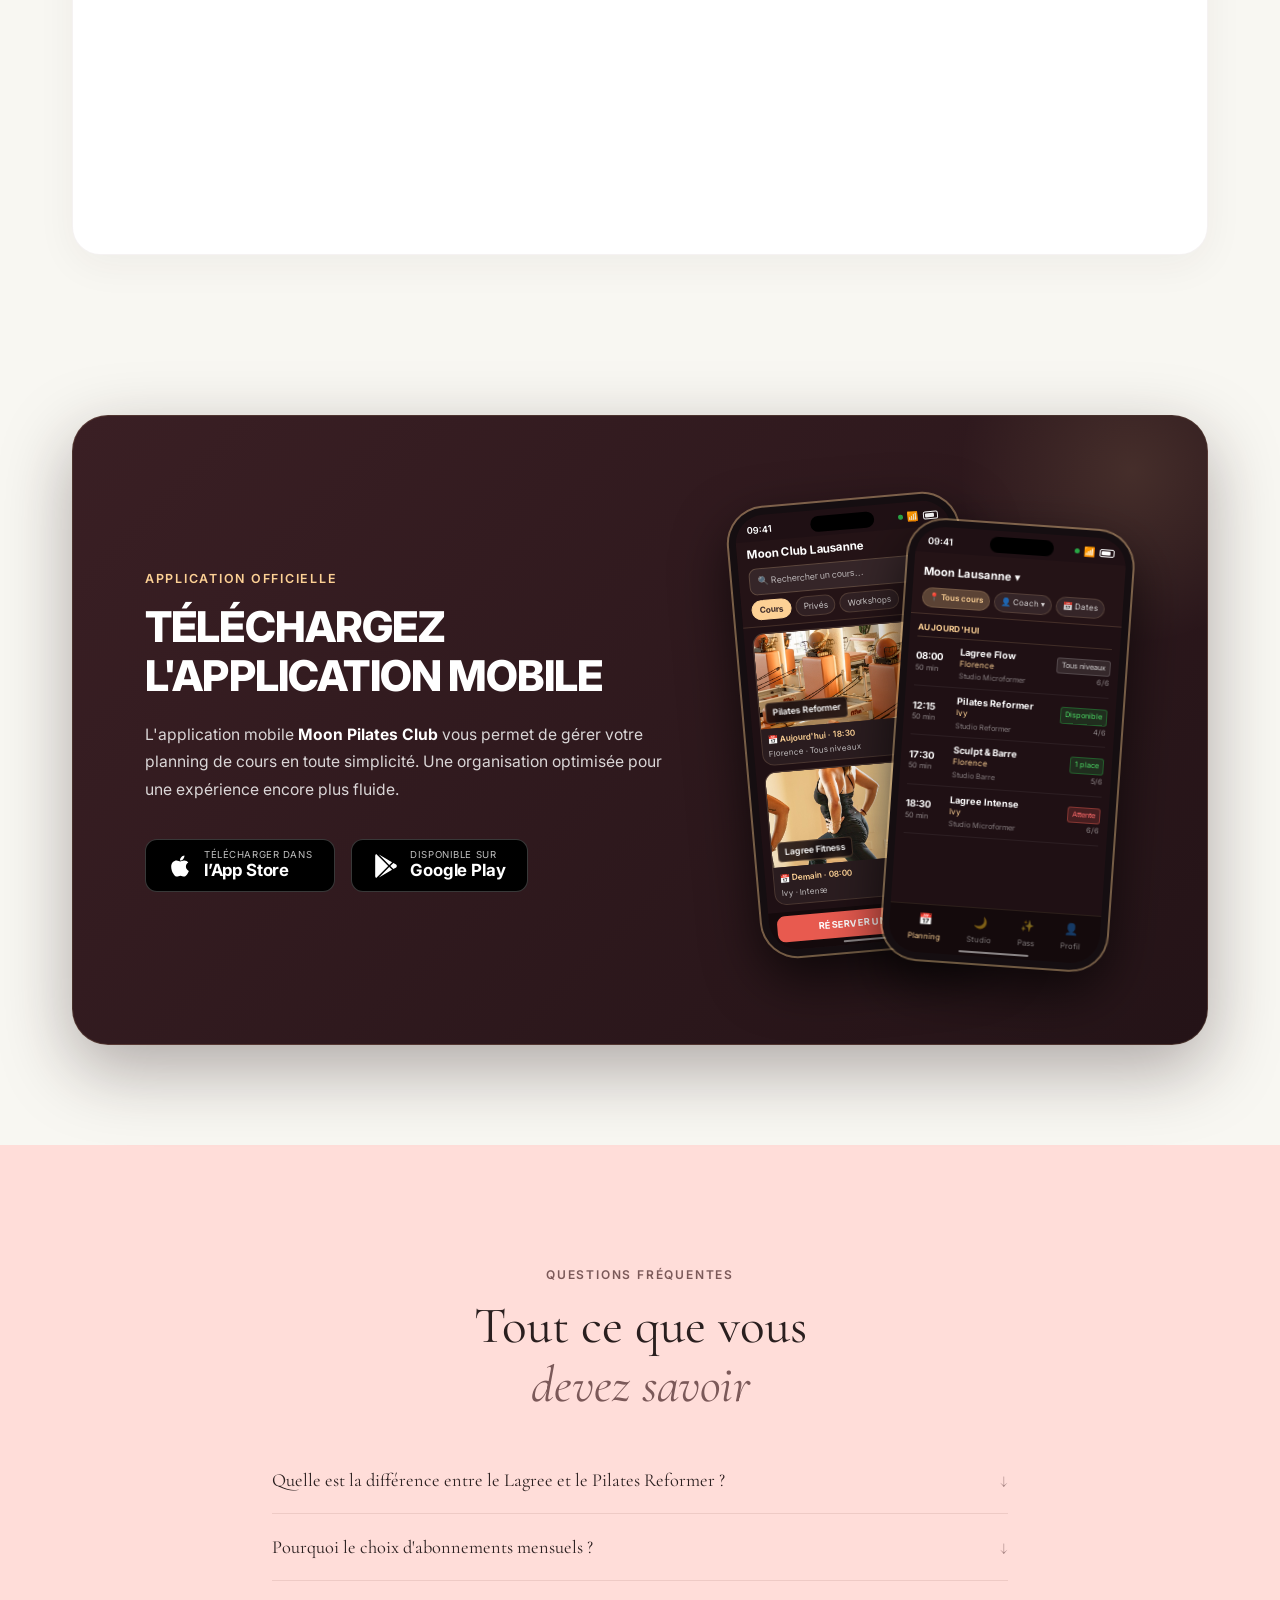
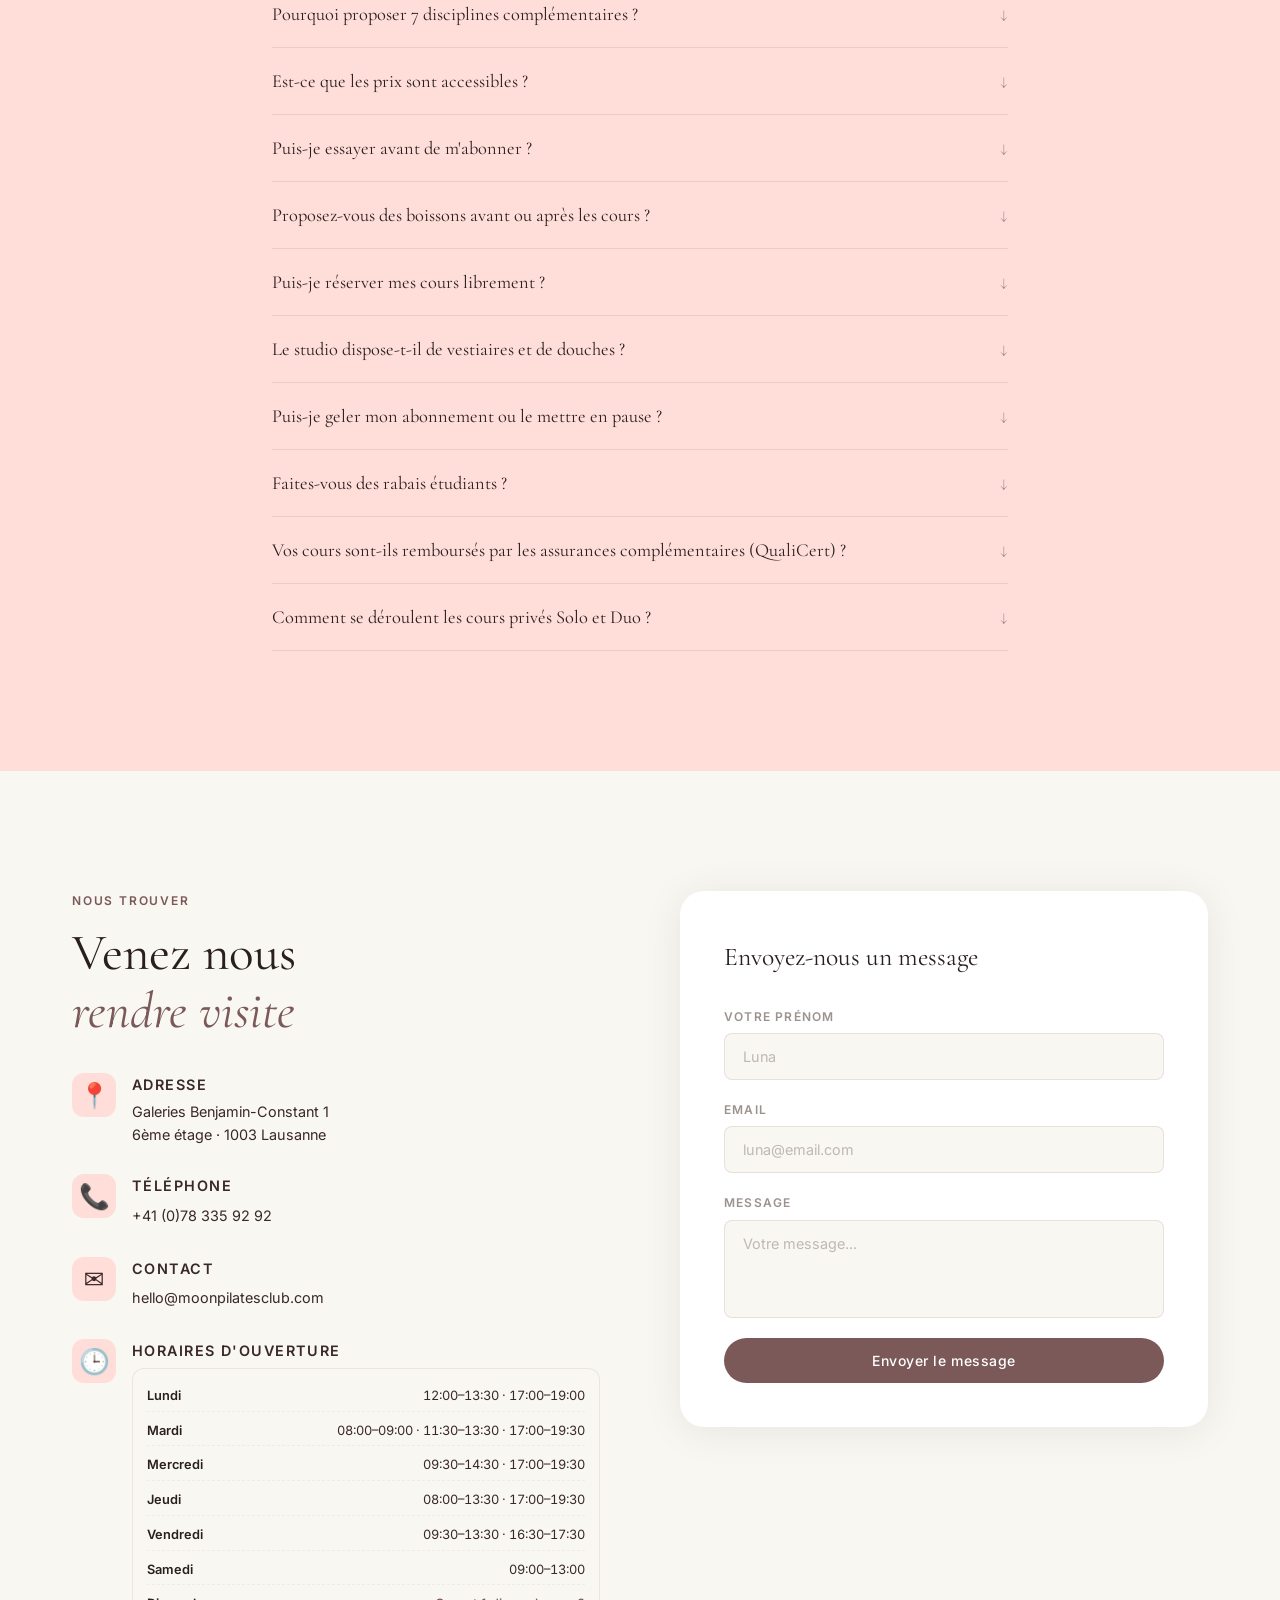
==== commit 863e3bae: "feat: integration du bandeau de reassurance QualiCert sur les forfaits et du badge dans la FAQ" ====
--- a/index.html
+++ b/index.html
@@ -32,7 +32,7 @@
   <link rel="preconnect" href="https://fonts.googleapis.com" />
   <link rel="preconnect" href="https://fonts.gstatic.com" crossorigin />
   <link href="https://fonts.googleapis.com/css2?family=Cormorant+Garamond:ital,wght@0,300;0,400;0,500;0,600;1,300;1,400;1,500&family=Inter:wght@300;400;500;600&display=swap" rel="stylesheet" />
-  <link rel="stylesheet" href="style.css?v=52" />
+  <link rel="stylesheet" href="style.css?v=53" />
 
   <!-- Bsport Widget SDK -->
   <script id="insert-bsport-widget-cdn">!function (b, s, p, o, r, t) { typeof window.BsportWidget === "undefined" && !document.getElementById("bsport-widget-cdn") && !function () { m = b.createElement(s), m.id = "bsport-widget-cdn", m.src = p, b.getElementsByTagName("head")[0].appendChild(m) }() }(document, "script", "https://cdn.bsport.io/scripts/widget.js")</script>
@@ -953,9 +953,39 @@
         <p class="section-label reveal" style="text-align:center" data-i18n="forfaits_label">Nos forfaits</p>
         <h2 class="section-title reveal" style="text-align:center" data-i18n-html="forfaits_title">Choisissez votre<br/><em>formule</em></h2>
         <p class="tarifs-sub reveal" style="text-align:center; margin-bottom:20px;" data-i18n="forfaits_sub">7 disciplines · Lausanne</p>
-        <div class="forfaits-gel-pill-container reveal" style="display:flex; justify-content:center; margin-bottom:52px;">
+        <div class="forfaits-gel-pill-container reveal" style="display:flex; justify-content:center; margin-bottom:36px;">
           <div class="forfaits-gel-pill">
             <span data-i18n-html="forfaits_gel_badge">❄️ <strong>Avantage inclus :</strong> 1 mois de pause / gel offert sans frais sur tous nos forfaits</span>
+          </div>
+        </div>
+
+        <!-- BANDEAU QUALICERT RÉASSURANCE -->
+        <div class="qualicert-banner reveal">
+          <div class="qualicert-banner-badge">
+            <img src="qualicert-certifie.jpg" alt="Moon Pilates Club Certifié QualiCert" class="qualicert-banner-img" loading="lazy" />
+          </div>
+          <div class="qualicert-banner-content">
+            <div class="qualicert-badge-header">
+              <span class="qualicert-tag" data-i18n="qualicert_banner_tag">🌿 LABEL OFFICIEL QUALICERT</span>
+              <span class="qualicert-highlight" data-i18n="qualicert_banner_highlight">Prise en charge jusqu'à 800 CHF / an</span>
+            </div>
+            <h3 class="qualicert-banner-heading" data-i18n="qualicert_banner_title">Vos abonnements remboursés par vos assurances maladie complémentaires</h3>
+            <p class="qualicert-banner-text" data-i18n-html="qualicert_banner_desc">
+              Moon Pilates Club est officiellement certifié <strong>QualiCert</strong>. Grâce à ce label de qualité suisse, bénéficiez d'une prise en charge annuelle sur vos abonnements et cours auprès de votre assurance complémentaire (Groupe Mutuel, Helsana, Swica, CSS, Sanitas, Concordia, Visana...). Une attestation / facture acquittée vous est délivrée sur simple demande !
+            </p>
+            <div class="qualicert-insurances-wrap">
+              <span class="qualicert-insurances-label" data-i18n="qualicert_insurances_label">Exemples d'assurances partenaires QualiCert :</span>
+              <div class="qualicert-insurances">
+                <span class="insurance-pill">Groupe Mutuel</span>
+                <span class="insurance-pill">Helsana</span>
+                <span class="insurance-pill">Swica</span>
+                <span class="insurance-pill">CSS</span>
+                <span class="insurance-pill">Sanitas</span>
+                <span class="insurance-pill">Concordia</span>
+                <span class="insurance-pill">Visana</span>
+                <span class="insurance-pill">+ toutes complémentaires QualiCert</span>
+              </div>
+            </div>
           </div>
         </div>
 
@@ -1993,8 +2023,15 @@
             <span class="faq-arrow">↓</span>
           </button>
           <div class="faq-answer" id="faq-ans-assurance" role="region" aria-labelledby="faq-btn-assurance" data-i18n-html="faq_assurance_a">
-            <p>Oui, absolument ! Moon Pilates Club est officiellement certifié <strong>QualiCert</strong>. Grâce à cette labellisation de qualité reconnue en Suisse, la majorité des assurances maladie complémentaires (Groupe Mutuel, Helsana, Swica, CSS, Sanitas, Concordia, Visana, etc.) prennent en charge une partie de vos abonnements ou packs de séances (généralement entre 200 et 800 CHF par an selon votre contrat).</p>
-            <p style="margin-top: 10px;">Demandez simplement une attestation de fréquentation / facture acquittée auprès de notre équipe pour la transmettre directement à votre assurance et bénéficier de votre remboursement !</p>
+            <div class="faq-assurance-layout">
+              <div class="faq-assurance-badge">
+                <img src="qualicert-certifie.jpg" alt="Moon Pilates Club Certifié QualiCert" class="faq-assurance-img" loading="lazy" />
+              </div>
+              <div class="faq-assurance-details">
+                <p>Oui, absolument ! Moon Pilates Club est un studio officiellement certifié <strong>QualiCert</strong>. Grâce à cette labellisation reconnue en Suisse, la majorité des assurances maladie complémentaires (Groupe Mutuel, Helsana, Swica, CSS, Sanitas, Concordia, Visana, etc.) remboursent une partie de vos abonnements ou packs de séances (généralement entre 200 et 800 CHF par an selon votre contrat).</p>
+                <p style="margin-top: 10px;">Demandez simplement une attestation de fréquentation / facture acquittée auprès de notre équipe pour la transmettre directement à votre assurance et bénéficier de votre remboursement !</p>
+              </div>
+            </div>
           </div>
         </div>
         <div class="faq-item reveal">
@@ -2218,7 +2255,7 @@
     </svg>
   </button>
 
-  <script src="translations.js?v=31"></script>
-  <script src="script.js?v=52"></script>
+  <script src="translations.js?v=32"></script>
+  <script src="script.js?v=53"></script>
 </body>
 </html>
--- a/style.css
+++ b/style.css
@@ -2444,7 +2444,7 @@
   overflow: hidden;
   transition: max-height 0.4s ease, padding 0.4s ease;
 }
-.faq-answer.open { max-height: 500px; padding-bottom: 20px; }
+.faq-answer.open { max-height: 750px; padding-bottom: 20px; }
 .faq-answer p {
   font-size: 0.9rem;
   color: rgba(58, 40, 32, 0.7);
@@ -3788,5 +3788,200 @@
   }
 }
 
-
-
+/* =====================================================
+   QUALICERT CERTIFICATION BANNER & FAQ REASSURANCE
+   ===================================================== */
+.qualicert-banner {
+  max-width: 980px;
+  margin: 0 auto 52px auto;
+  background: linear-gradient(135deg, #ffffff 0%, rgba(255, 245, 242, 0.95) 100%);
+  border: 1px solid rgba(123, 89, 89, 0.2);
+  border-radius: 24px;
+  padding: 30px 36px;
+  display: flex;
+  align-items: center;
+  gap: 32px;
+  box-shadow: 0 12px 36px rgba(123, 89, 89, 0.08);
+  position: relative;
+  overflow: hidden;
+}
+.qualicert-banner::before {
+  content: '';
+  position: absolute;
+  top: 0;
+  left: 0;
+  width: 6px;
+  height: 100%;
+  background: linear-gradient(180deg, var(--terracotta), var(--gold-light));
+  border-radius: 24px 0 0 24px;
+}
+.qualicert-banner-badge {
+  flex-shrink: 0;
+  width: 140px;
+  height: 140px;
+  background: #ffffff;
+  border-radius: 50%;
+  display: flex;
+  align-items: center;
+  justify-content: center;
+  box-shadow: 0 8px 24px rgba(123, 89, 89, 0.12);
+  border: 2px solid rgba(123, 89, 89, 0.15);
+  padding: 10px;
+  transition: transform 0.35s ease;
+}
+.qualicert-banner:hover .qualicert-banner-badge {
+  transform: scale(1.04) rotate(2deg);
+}
+.qualicert-banner-img {
+  width: 100%;
+  height: 100%;
+  object-fit: contain;
+  border-radius: 50%;
+}
+.qualicert-banner-content {
+  flex: 1;
+}
+.qualicert-badge-header {
+  display: flex;
+  flex-wrap: wrap;
+  align-items: center;
+  gap: 10px;
+  margin-bottom: 10px;
+}
+.qualicert-tag {
+  display: inline-block;
+  font-size: 0.72rem;
+  letter-spacing: 0.08em;
+  text-transform: uppercase;
+  font-weight: 700;
+  color: var(--terracotta);
+  background: rgba(123, 89, 89, 0.08);
+  padding: 5px 14px;
+  border-radius: 50px;
+  border: 1px solid rgba(123, 89, 89, 0.15);
+}
+.qualicert-highlight {
+  display: inline-block;
+  font-size: 0.78rem;
+  font-weight: 600;
+  color: #1a6f3b;
+  background: rgba(46, 139, 87, 0.12);
+  border: 1px solid rgba(46, 139, 87, 0.2);
+  padding: 5px 14px;
+  border-radius: 50px;
+}
+.qualicert-banner-heading {
+  font-family: var(--font-serif);
+  font-size: 1.55rem;
+  font-weight: 600;
+  color: var(--charcoal);
+  margin-bottom: 10px;
+  line-height: 1.25;
+}
+.qualicert-banner-text {
+  font-size: 0.92rem;
+  line-height: 1.65;
+  color: rgba(58, 40, 32, 0.85);
+  margin-bottom: 16px;
+}
+.qualicert-banner-text strong {
+  color: var(--charcoal);
+}
+.qualicert-insurances-wrap {
+  display: flex;
+  flex-direction: column;
+  gap: 8px;
+}
+.qualicert-insurances-label {
+  font-size: 0.75rem;
+  text-transform: uppercase;
+  letter-spacing: 0.06em;
+  color: rgba(58, 40, 32, 0.65);
+  font-weight: 600;
+}
+.qualicert-insurances {
+  display: flex;
+  flex-wrap: wrap;
+  gap: 6px;
+}
+.insurance-pill {
+  font-size: 0.75rem;
+  color: var(--terracotta-dark);
+  background: #ffffff;
+  border: 1px solid rgba(123, 89, 89, 0.16);
+  border-radius: 6px;
+  padding: 4px 10px;
+  font-weight: 500;
+  box-shadow: 0 2px 6px rgba(123, 89, 89, 0.04);
+}
+
+/* FAQ Assurance with Badge Layout */
+.faq-assurance-layout {
+  display: flex;
+  align-items: center;
+  gap: 24px;
+  padding: 6px 0;
+}
+.faq-assurance-badge {
+  flex-shrink: 0;
+  width: 95px;
+  height: 95px;
+  border-radius: 50%;
+  background: #ffffff;
+  border: 2px solid rgba(123, 89, 89, 0.15);
+  box-shadow: 0 6px 18px rgba(123, 89, 89, 0.1);
+  display: flex;
+  align-items: center;
+  justify-content: center;
+  padding: 8px;
+}
+.faq-assurance-img {
+  width: 100%;
+  height: 100%;
+  object-fit: contain;
+  border-radius: 50%;
+}
+.faq-assurance-details {
+  flex: 1;
+}
+
+@media (max-width: 768px) {
+  .qualicert-banner {
+    flex-direction: column;
+    text-align: center;
+    padding: 24px 20px;
+    gap: 20px;
+  }
+  .qualicert-banner::before {
+    width: 100%;
+    height: 5px;
+    border-radius: 24px 24px 0 0;
+  }
+  .qualicert-banner-badge {
+    width: 120px;
+    height: 120px;
+    margin: 0 auto;
+  }
+  .qualicert-badge-header {
+    justify-content: center;
+  }
+  .qualicert-banner-heading {
+    font-size: 1.35rem;
+  }
+  .qualicert-insurances {
+    justify-content: center;
+  }
+  .faq-assurance-layout {
+    flex-direction: column;
+    align-items: center;
+    text-align: center;
+    gap: 16px;
+  }
+  .faq-assurance-badge {
+    width: 85px;
+    height: 85px;
+  }
+}
+
+
+
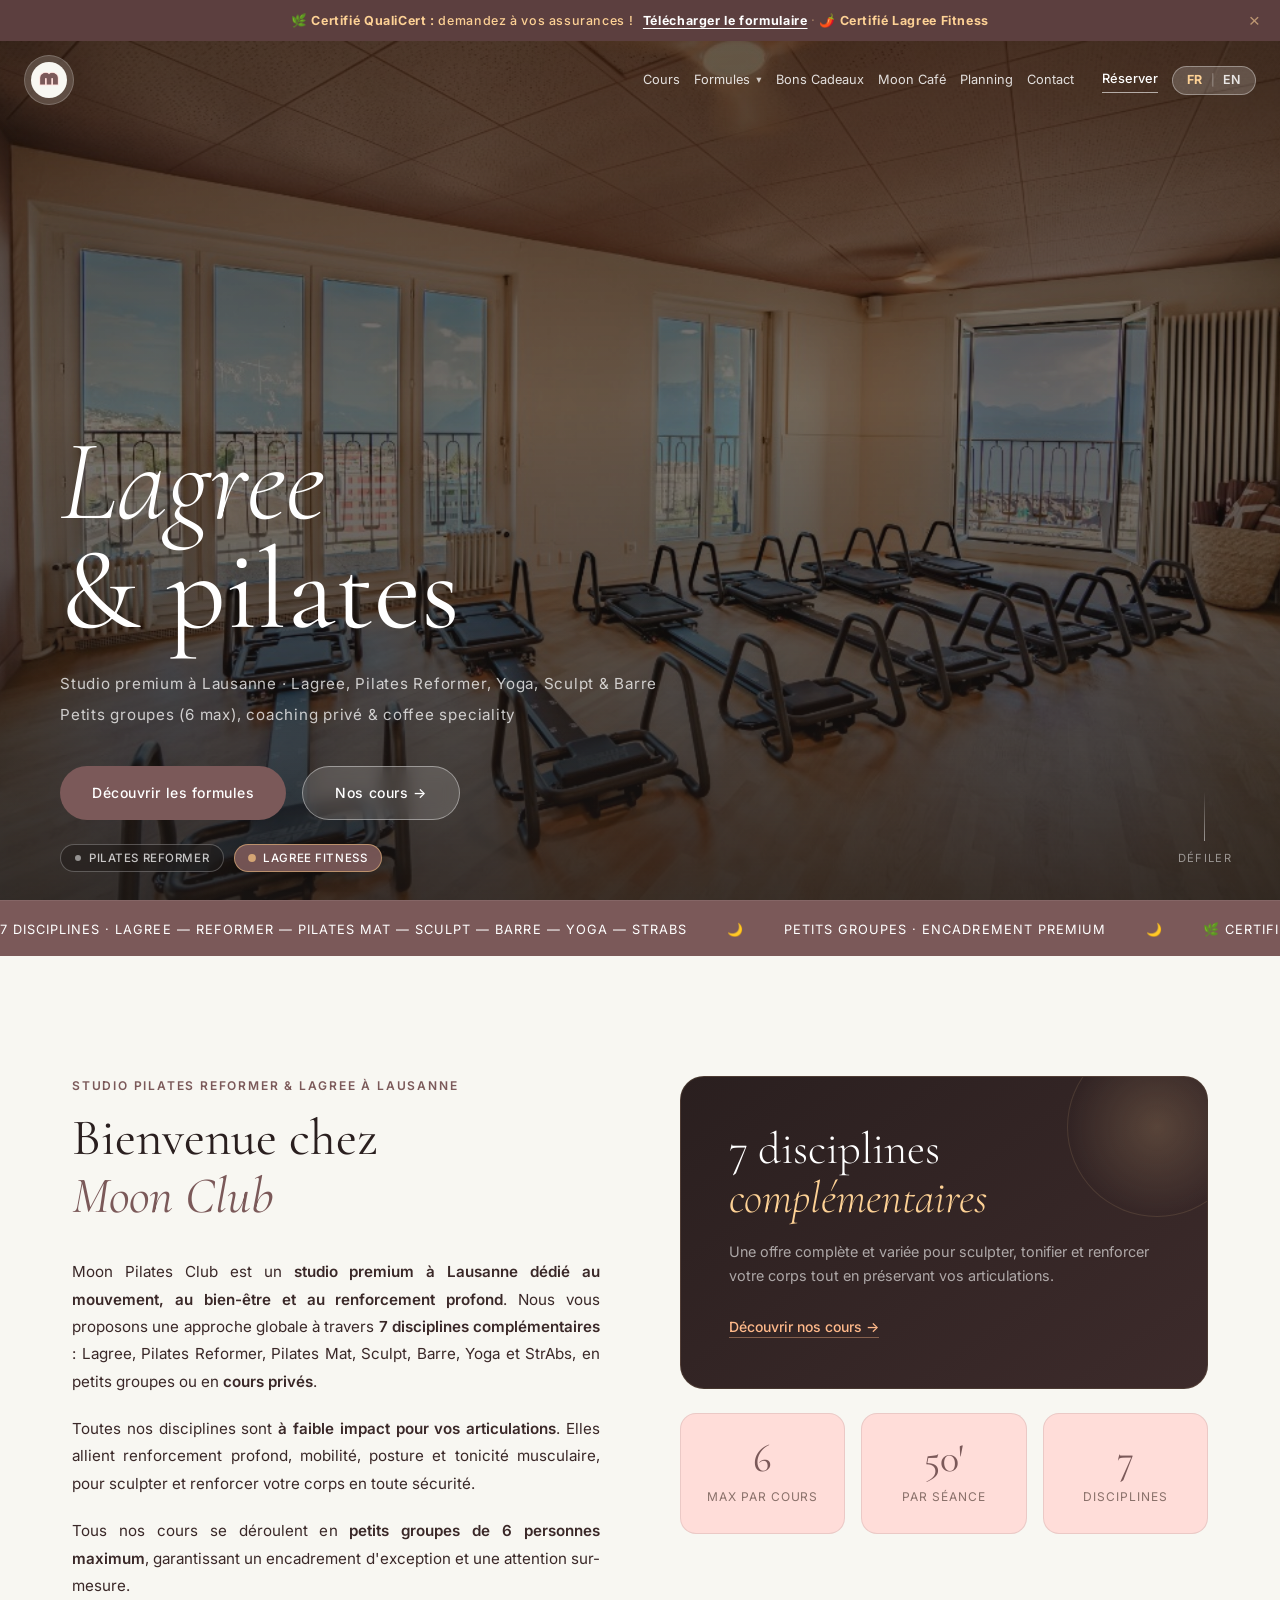
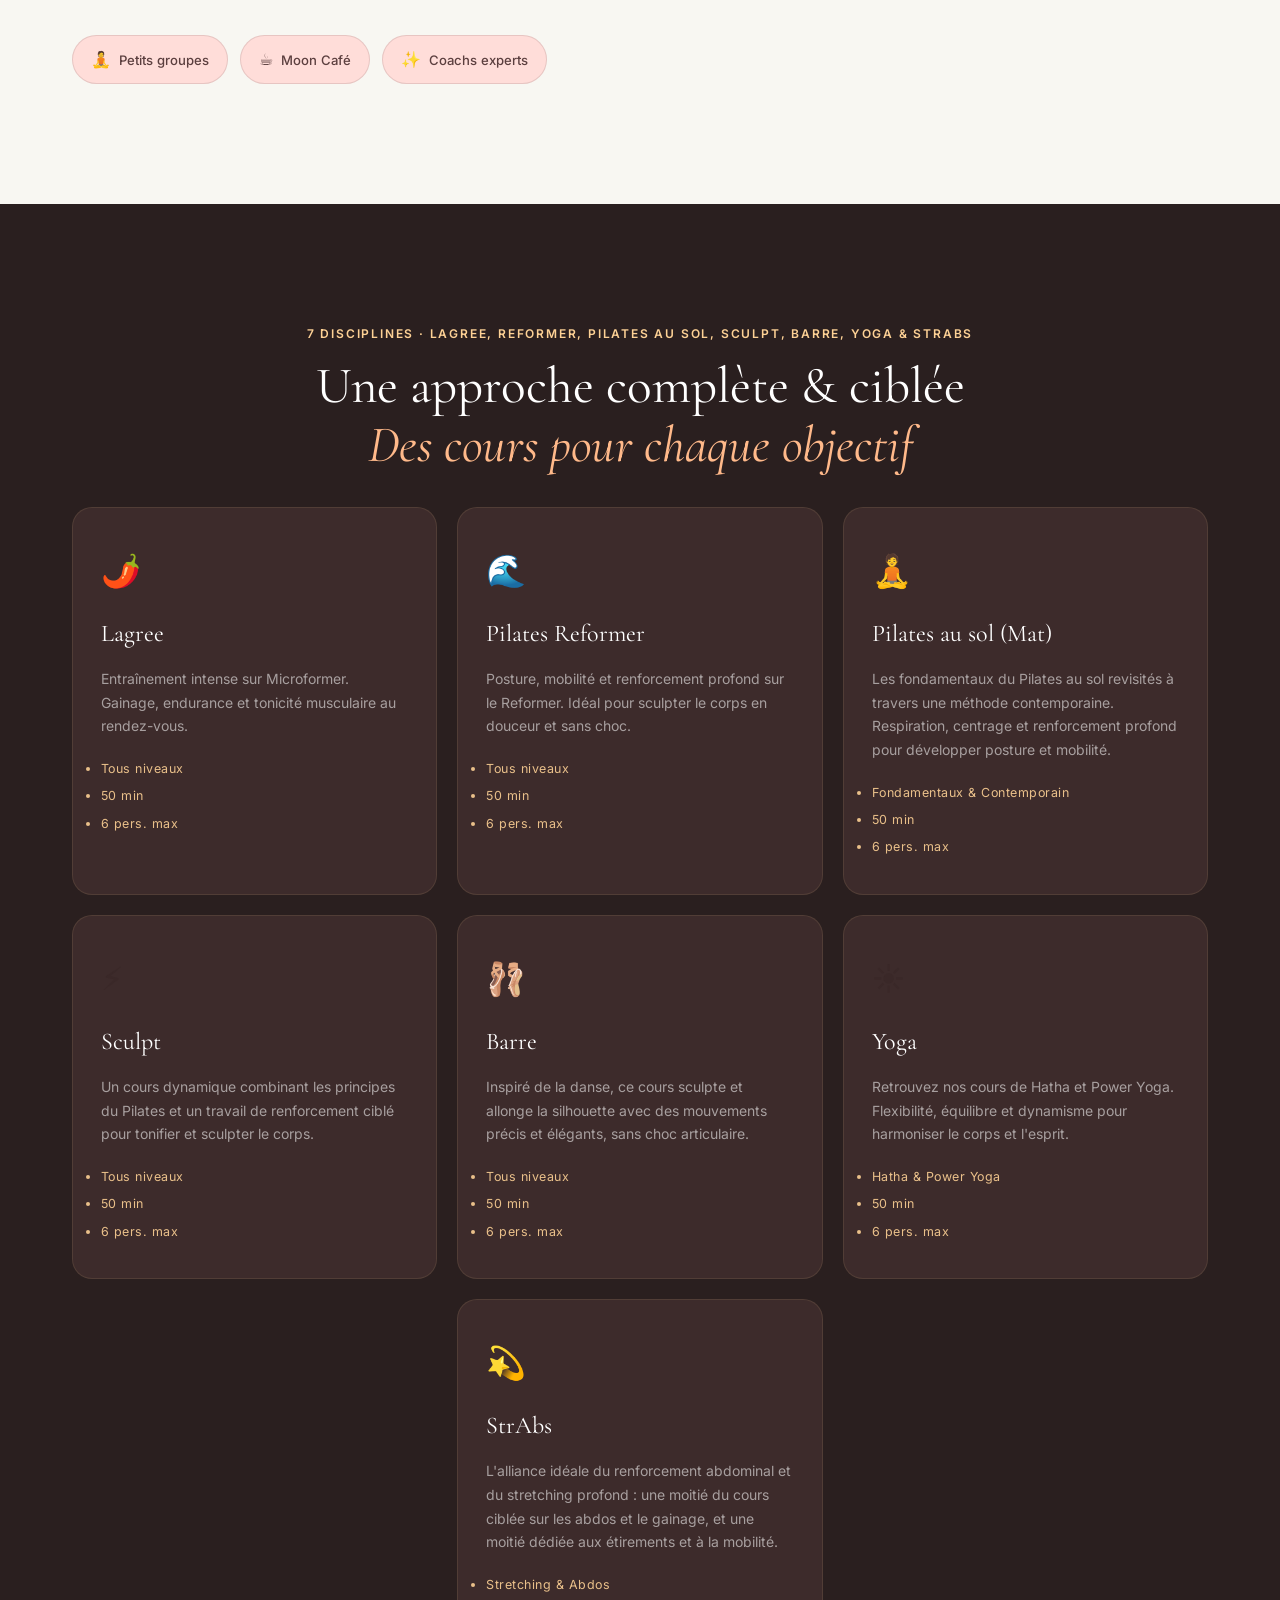
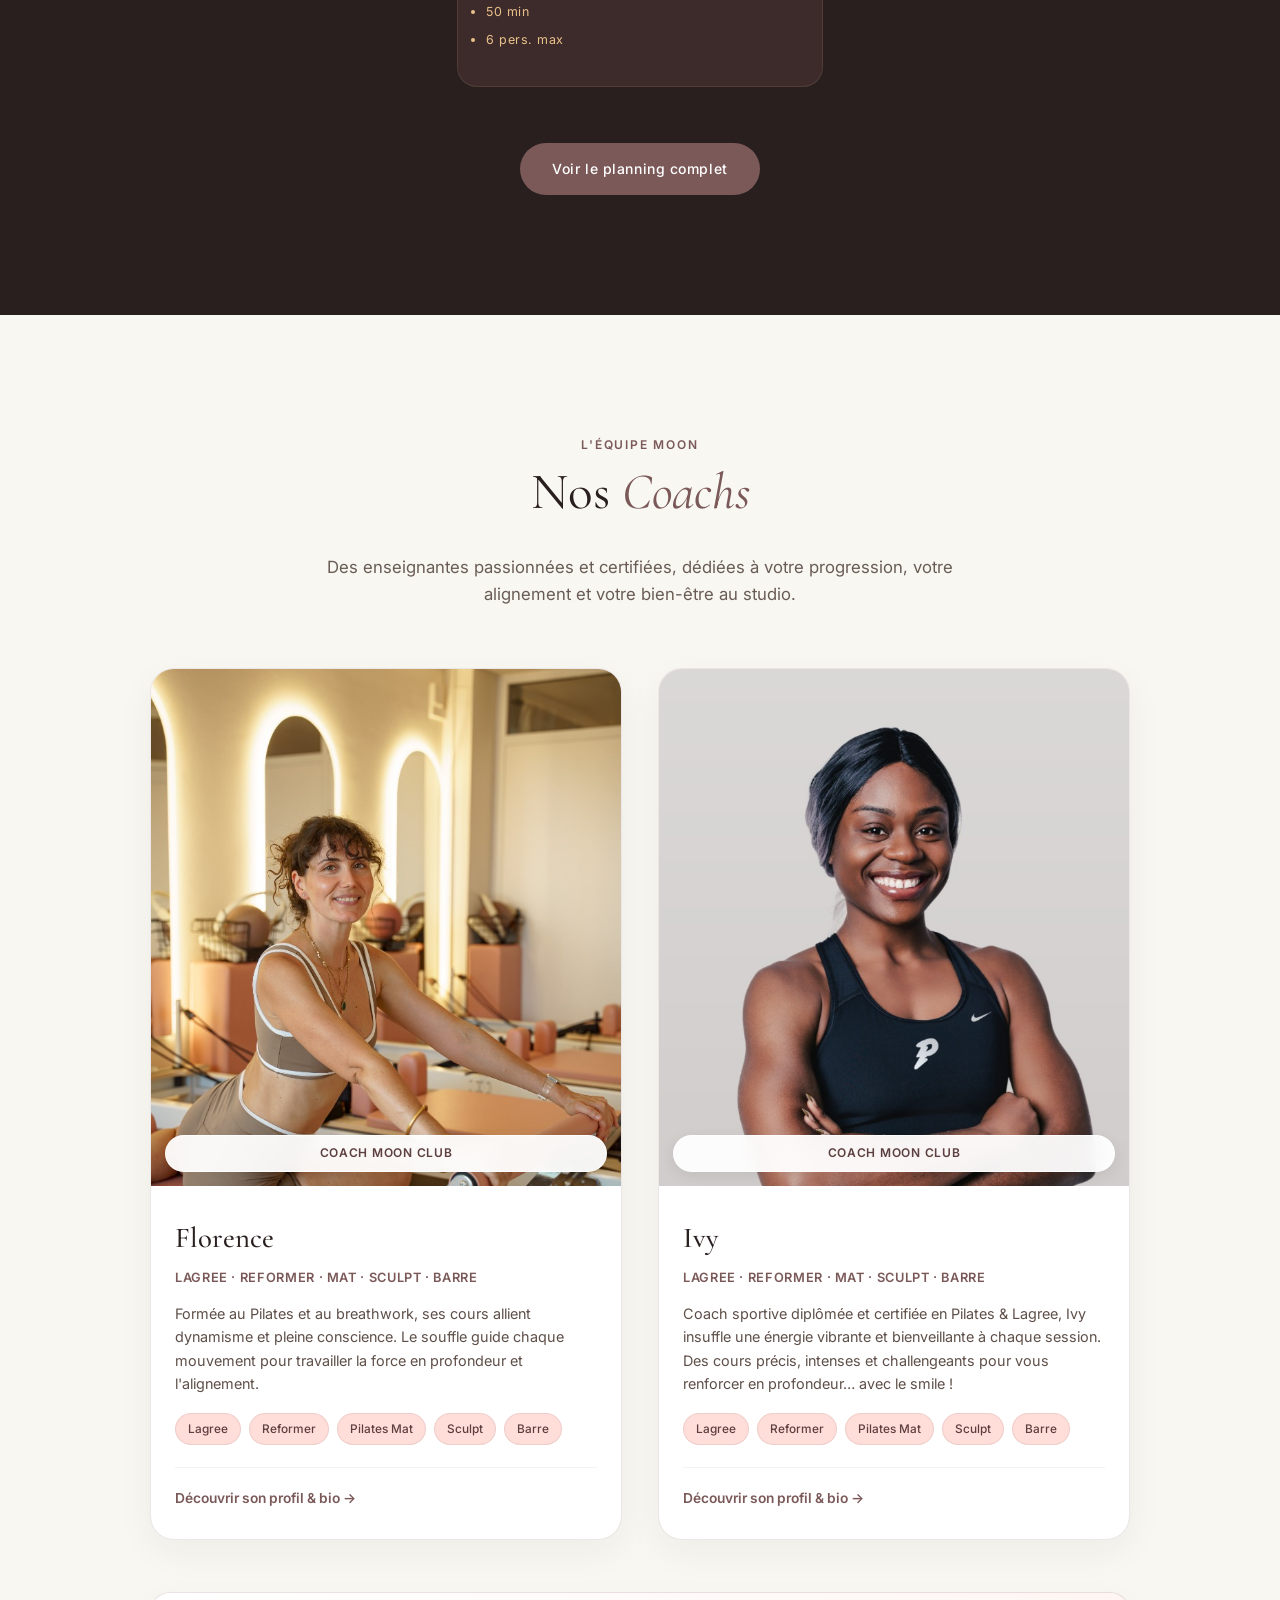
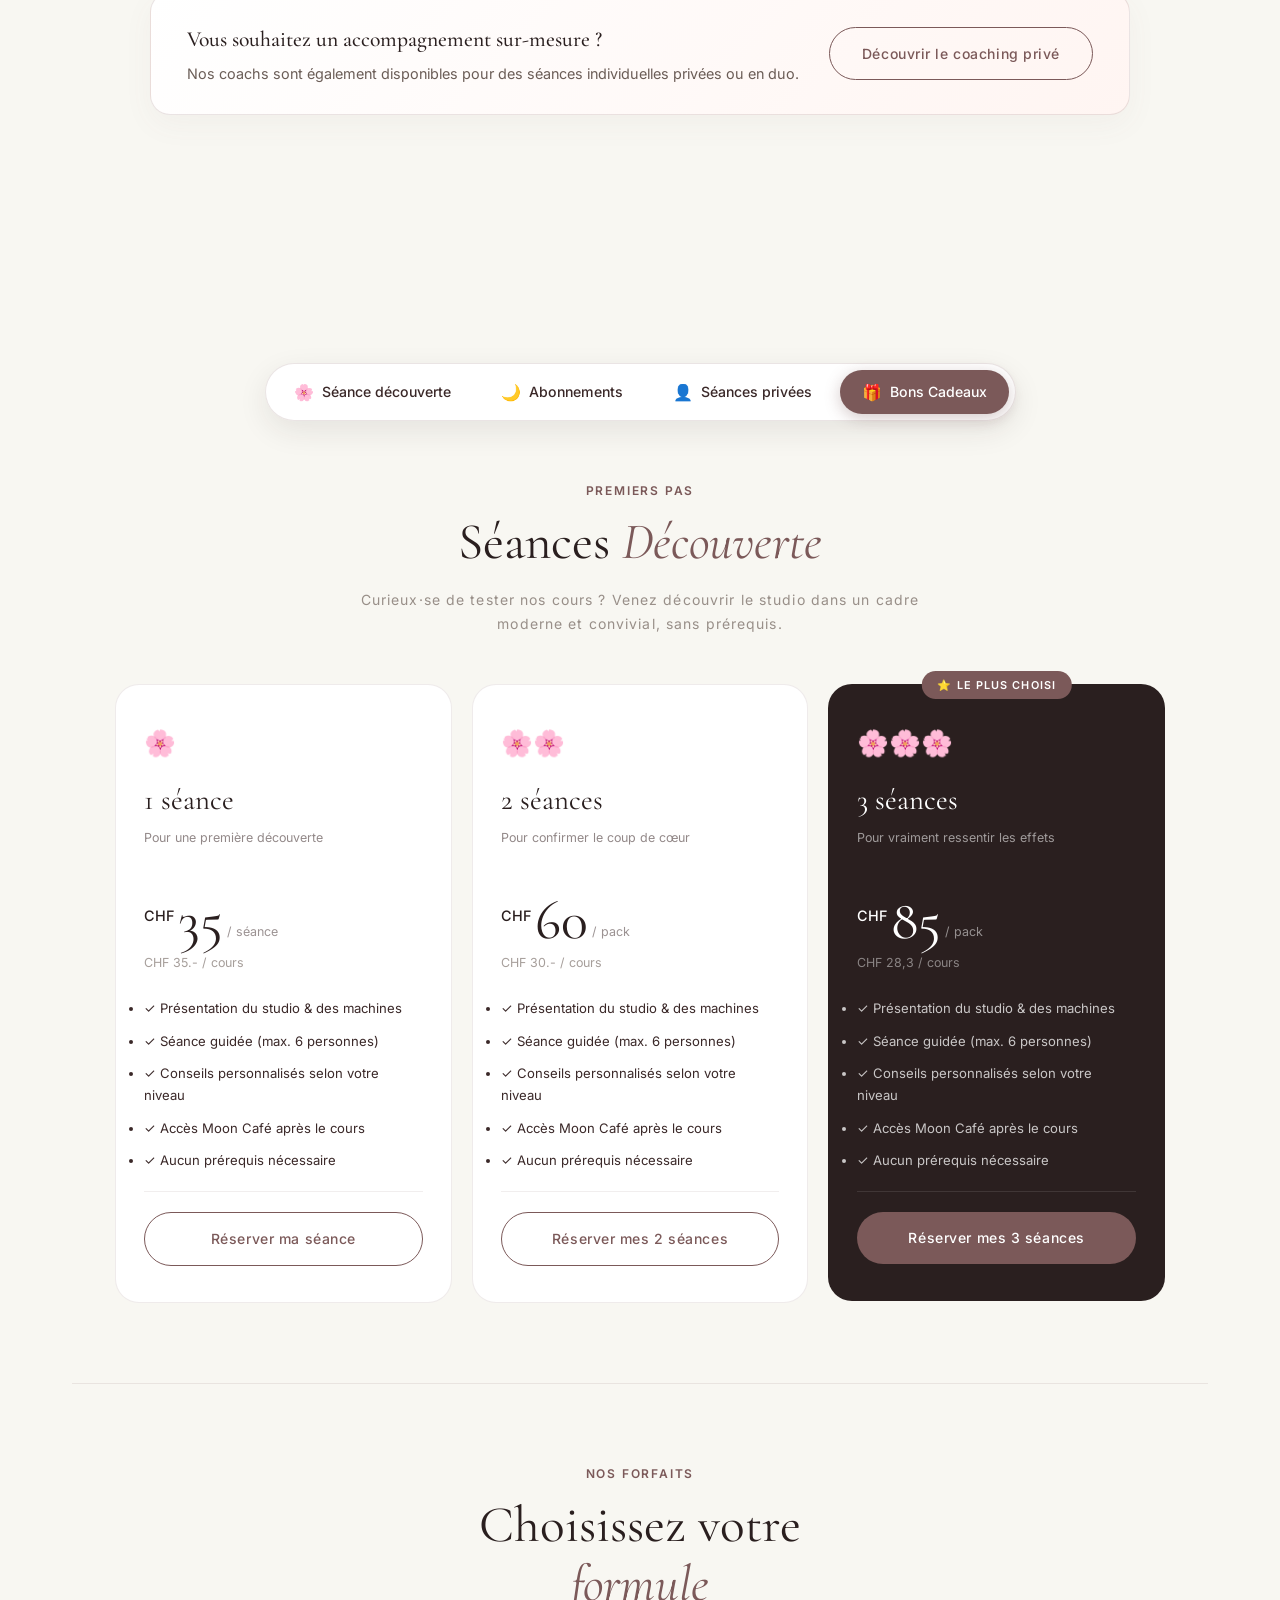
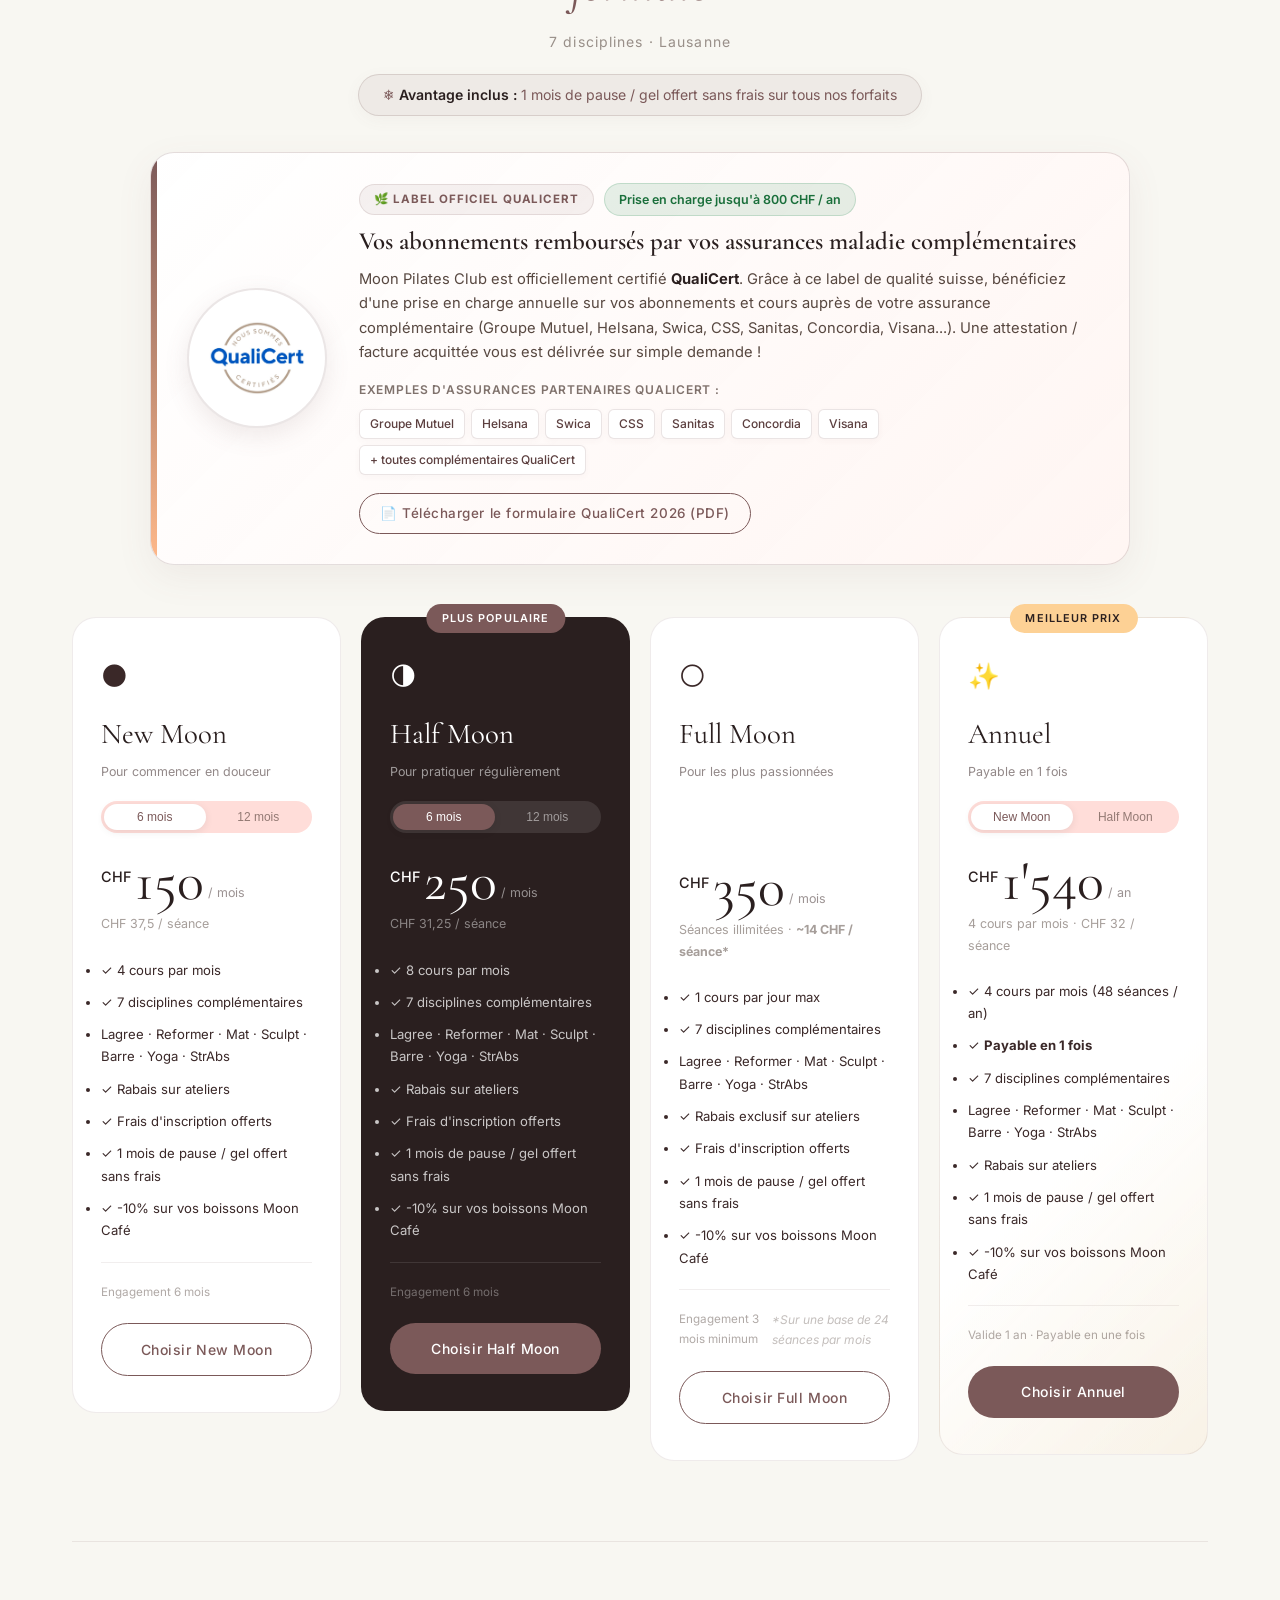
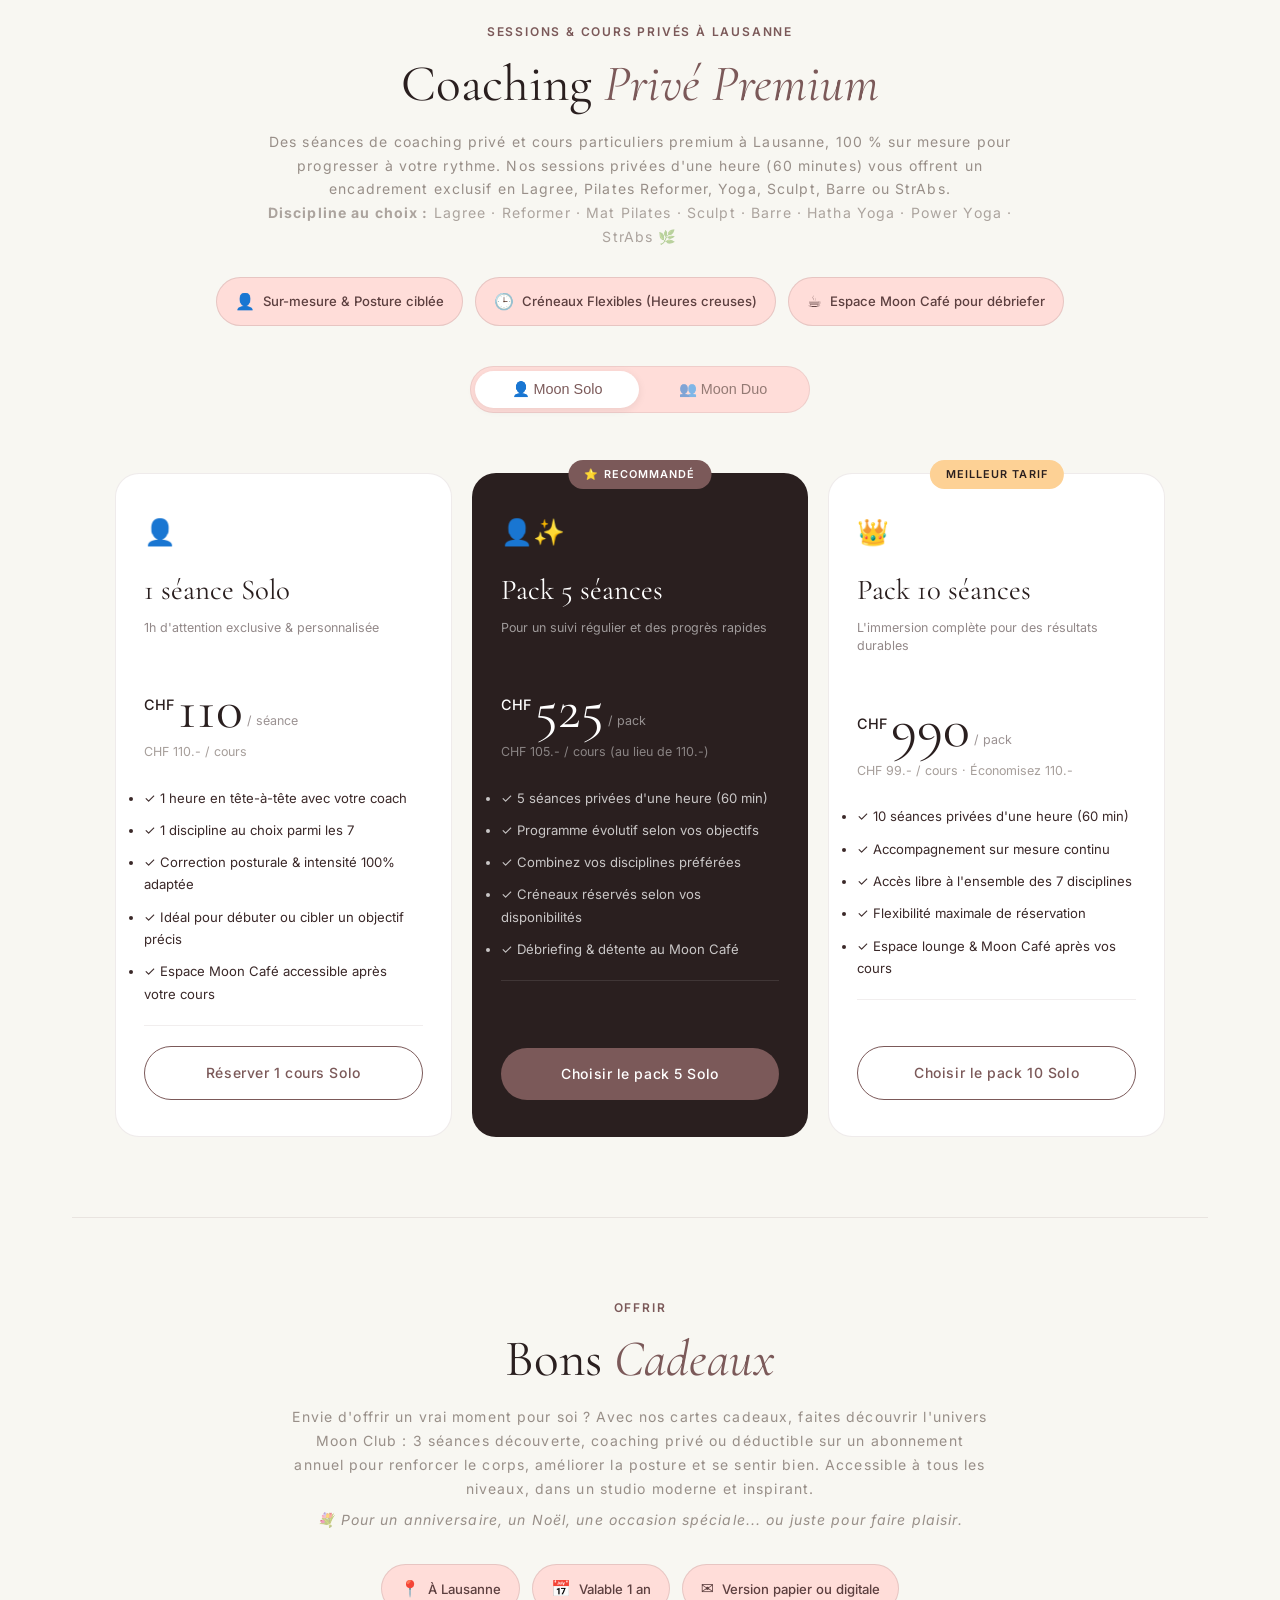
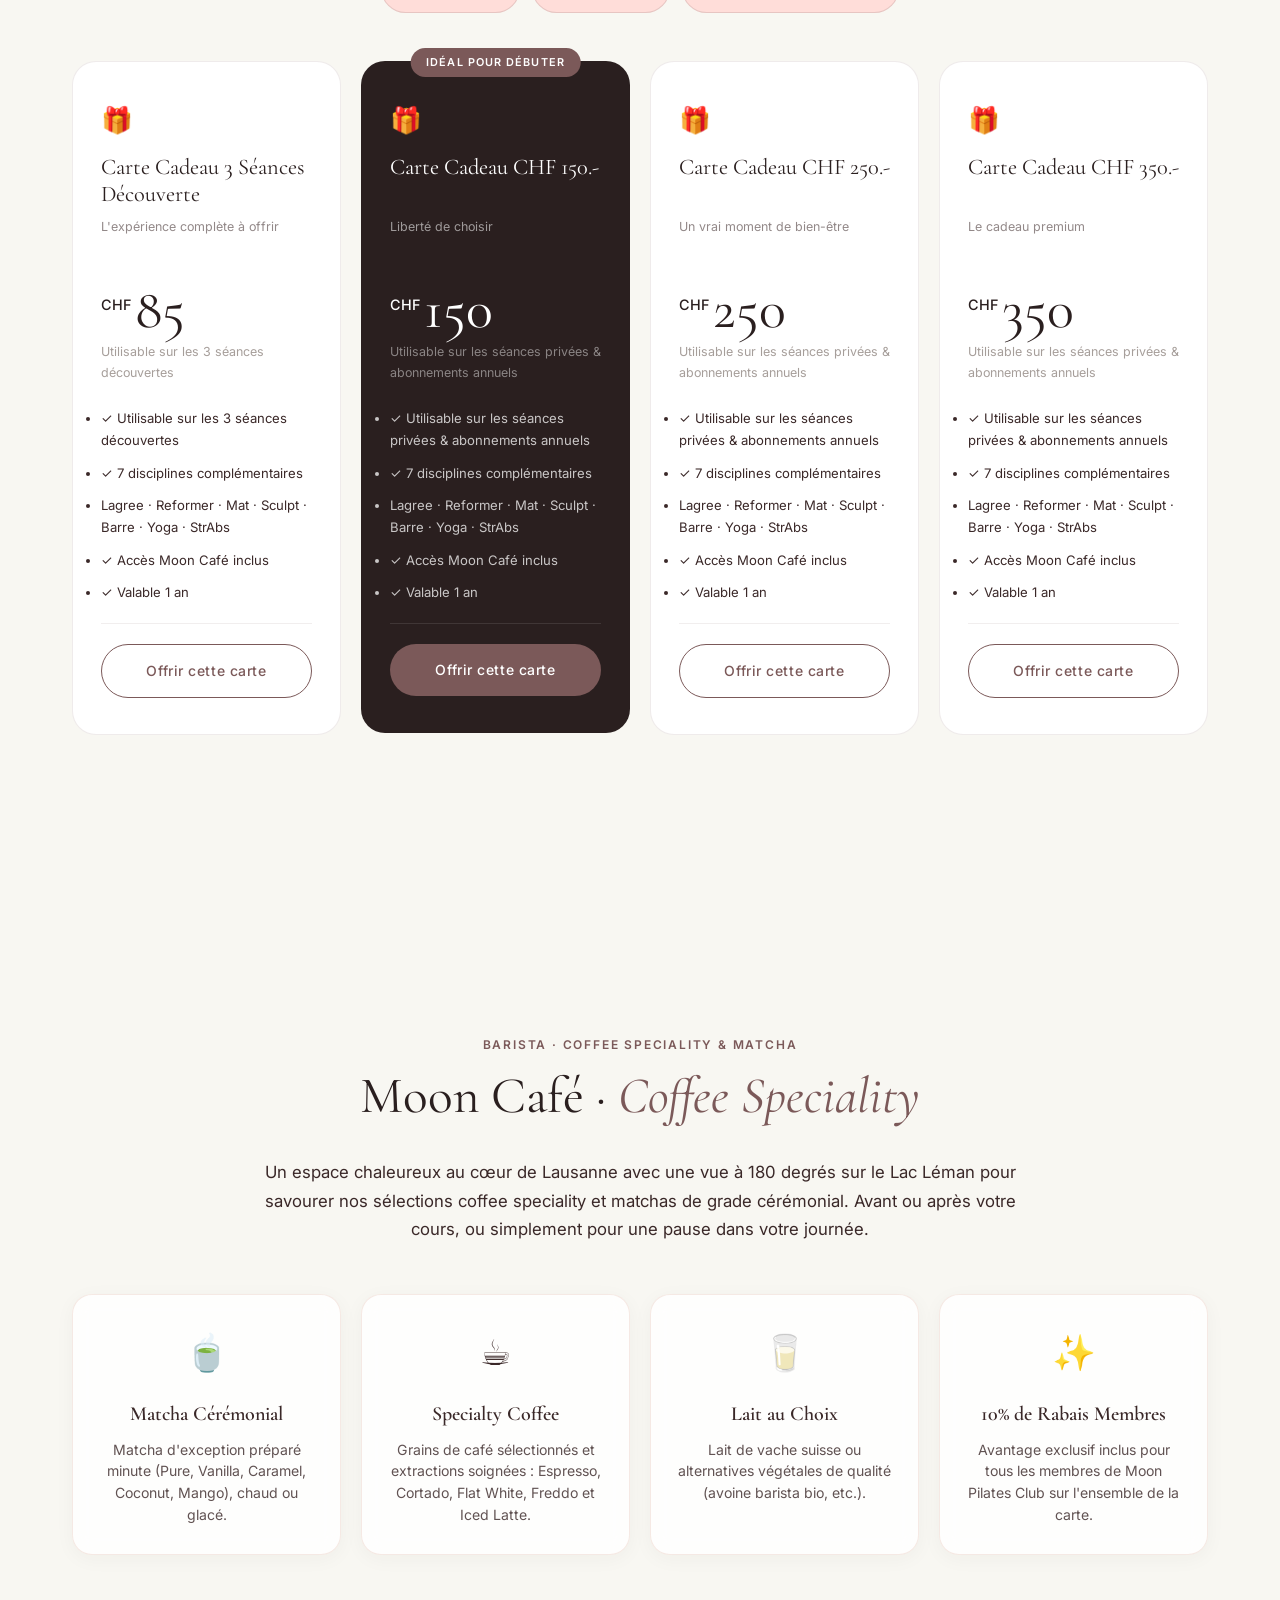
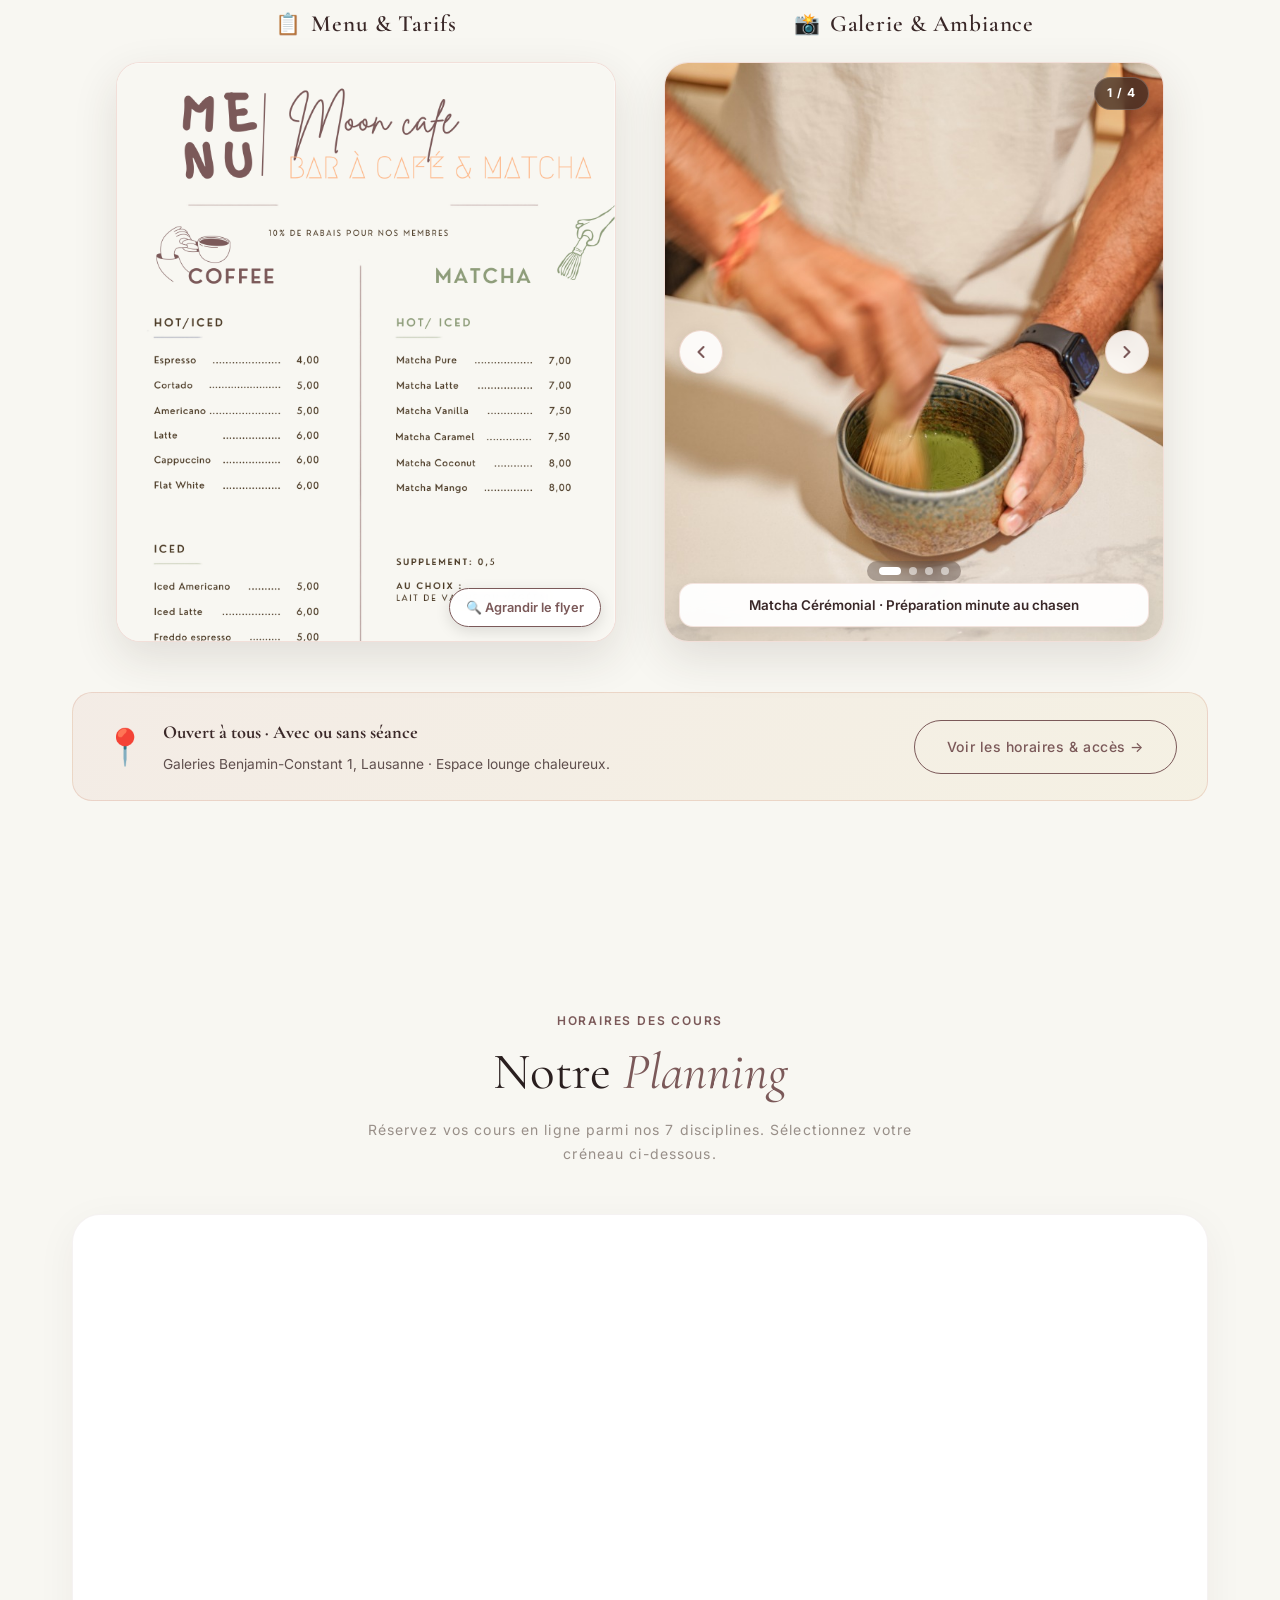
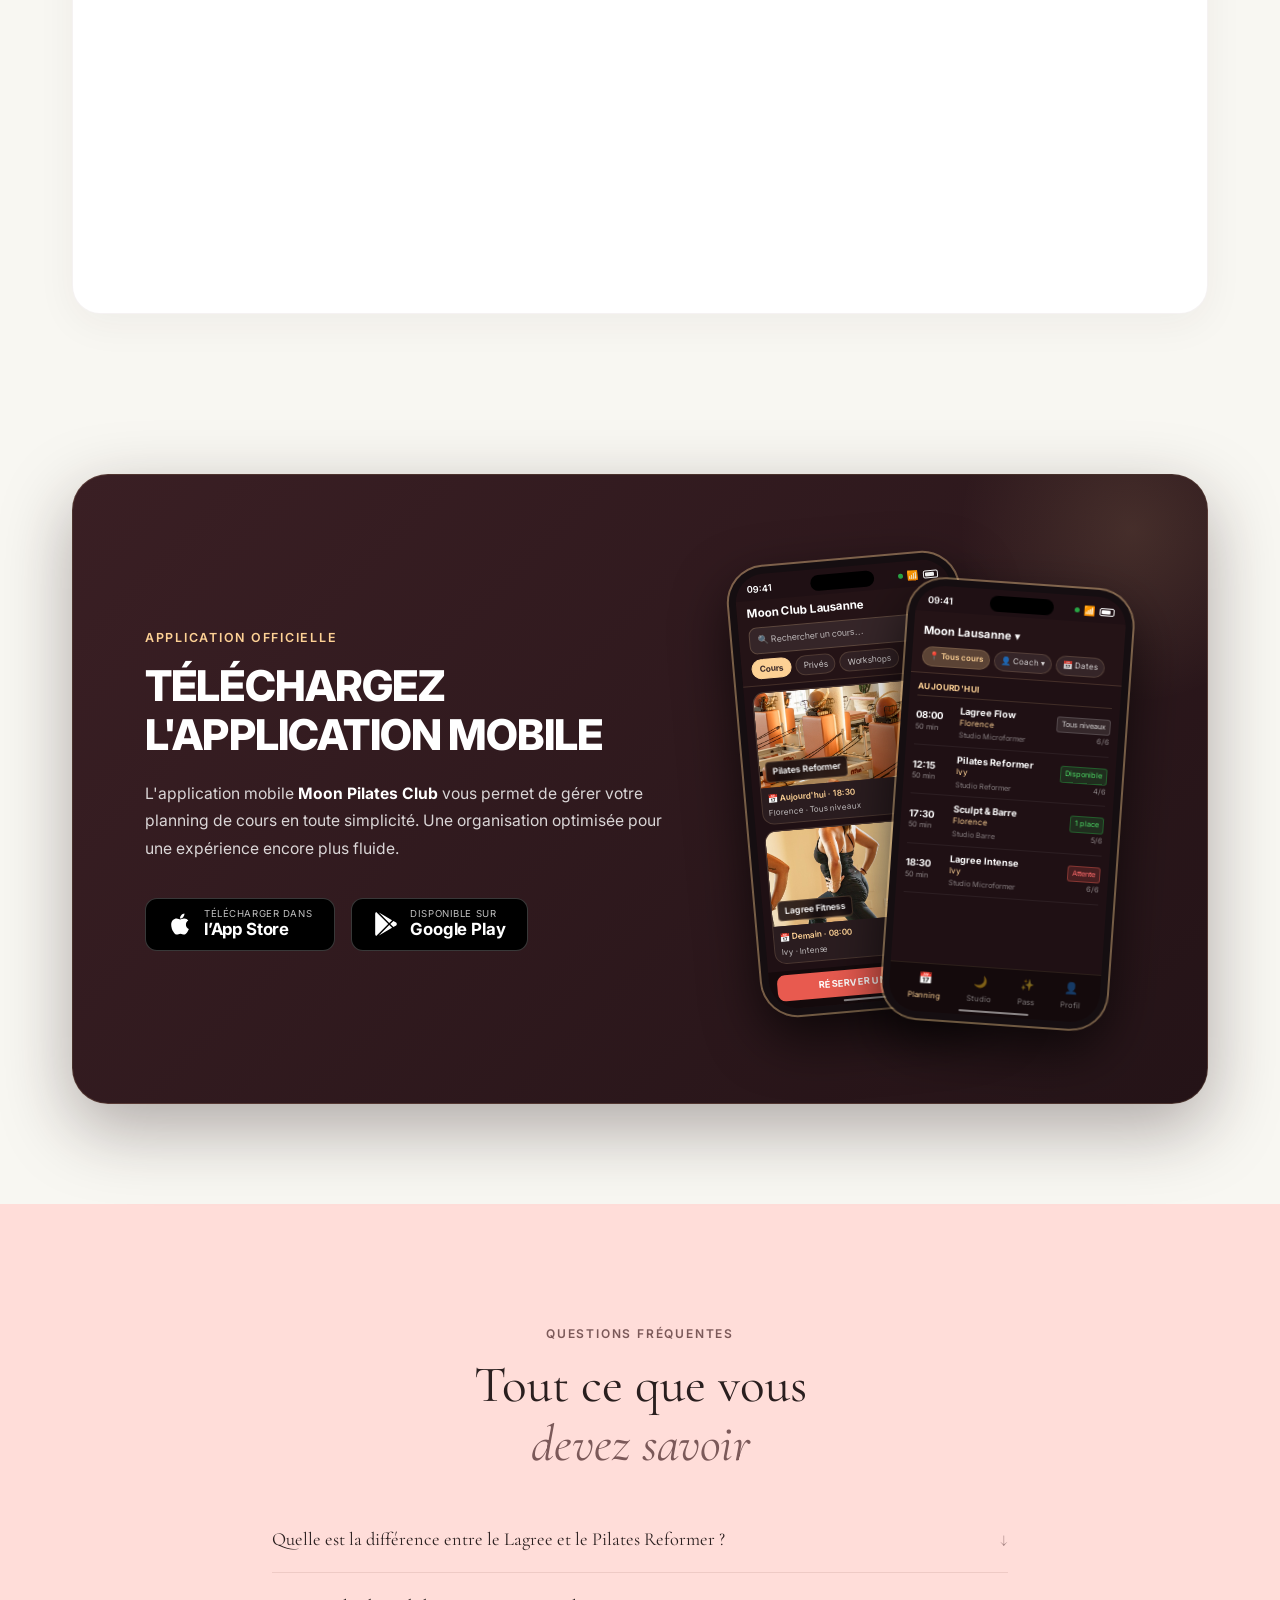
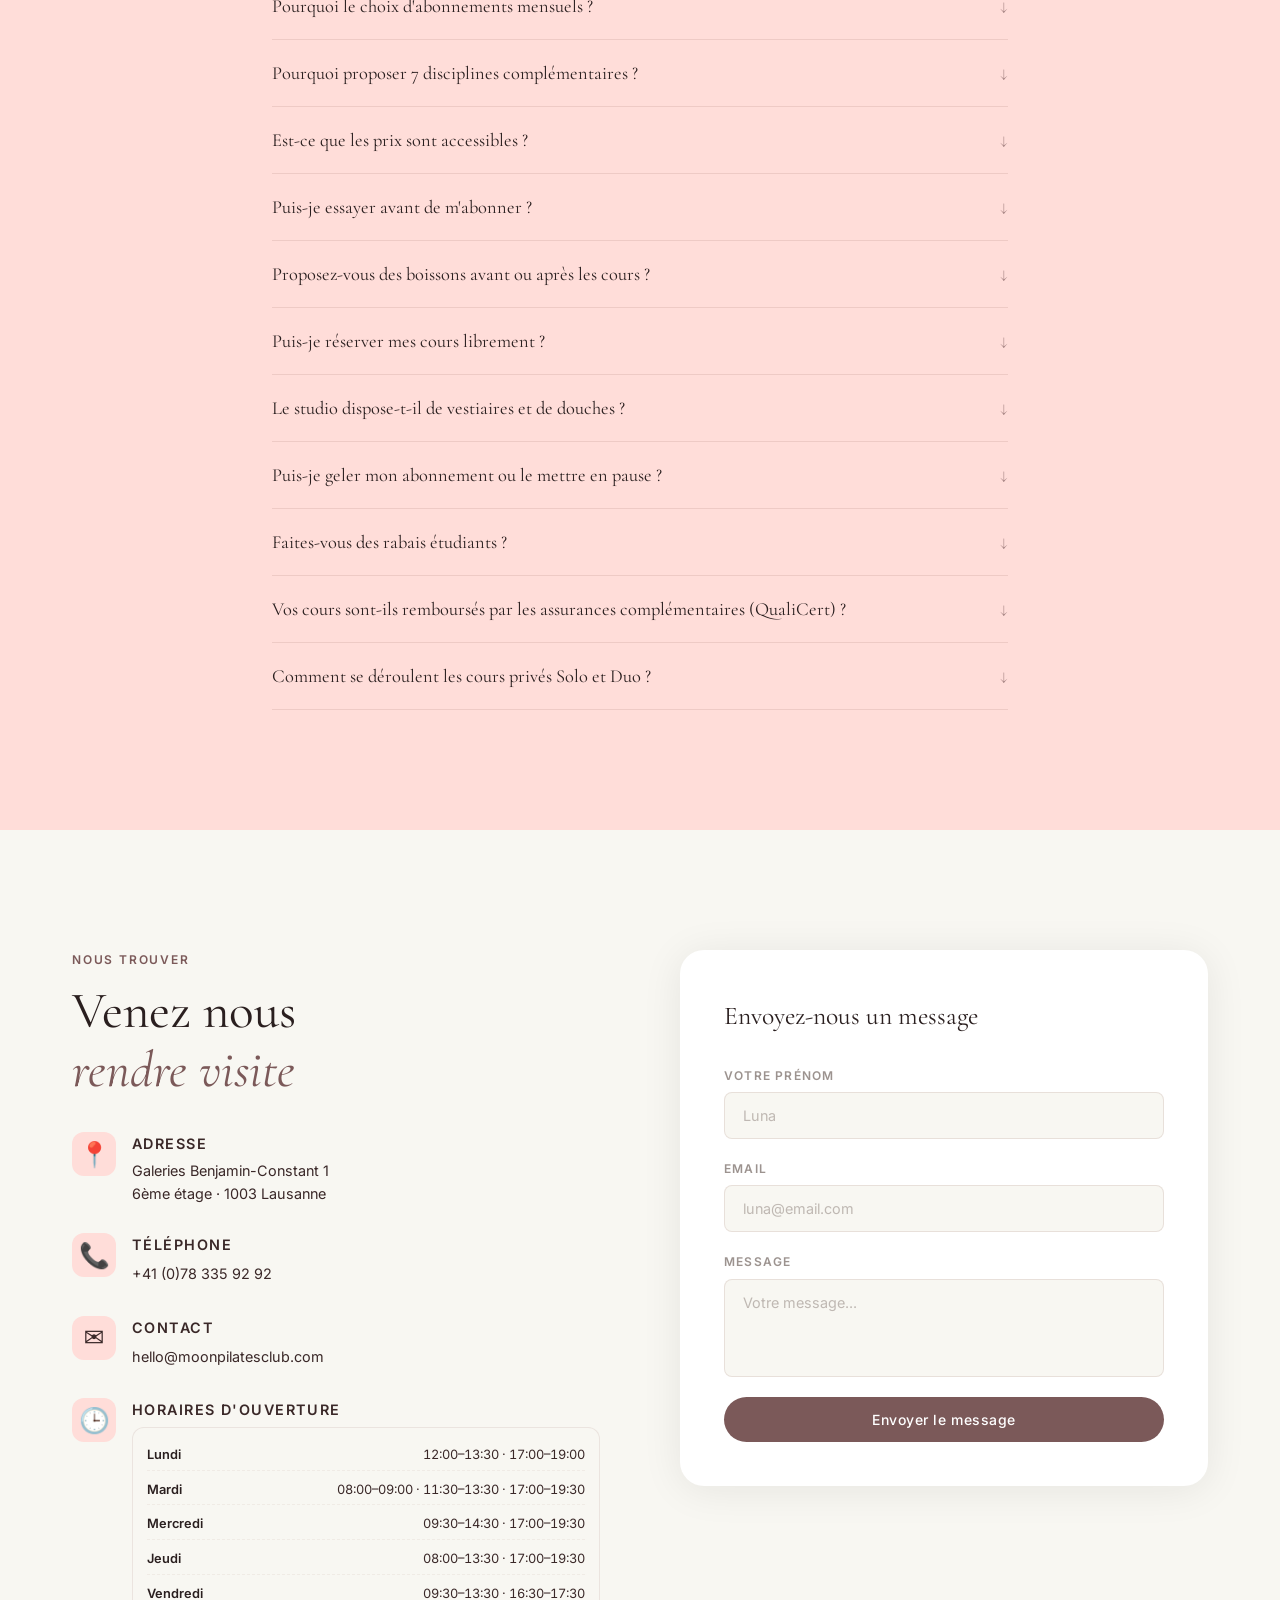
==== commit 42b463f5: "feat: ajout du formulaire officiel QualiCert a telecharger (barre annonce, forfaits, FAQ)" ====
--- a/index.html
+++ b/index.html
@@ -357,7 +357,7 @@
     <!-- ANNOUNCEMENT BAR -->
     <div class="announcement-bar" id="announcement-bar">
       <div class="announcement-inner">
-        <span data-i18n-html="announcement_text">🌿 <strong>Certifié QualiCert :</strong> demandez maintenant à vos assurances ! <span class="separator">·</span> 🌶️ <strong>Certifié Lagree Fitness</strong></span>
+        <span data-i18n-html="announcement_text">🌿 <strong>Certifié QualiCert :</strong> demandez à vos assurances ! <a href="formulaire-qualicert-2026.pdf" target="_blank" download class="announcement-link">Télécharger le formulaire</a> <span class="separator">·</span> 🌶️ <strong>Certifié Lagree Fitness</strong></span>
       </div>
       <button class="announcement-close" id="announcement-close" aria-label="Fermer">×</button>
     </div>
@@ -985,6 +985,9 @@
                 <span class="insurance-pill">Visana</span>
                 <span class="insurance-pill">+ toutes complémentaires QualiCert</span>
               </div>
+            </div>
+            <div style="margin-top: 18px;">
+              <a href="formulaire-qualicert-2026.pdf" target="_blank" download class="btn btn-outline" style="display:inline-flex; align-items:center; gap:8px; padding:8px 20px; font-size:0.84rem; border-radius:24px;" data-i18n-html="qualicert_download_btn">📄 Télécharger le formulaire QualiCert 2026 (PDF)</a>
             </div>
           </div>
         </div>
@@ -2030,6 +2033,7 @@
               <div class="faq-assurance-details">
                 <p>Oui, absolument ! Moon Pilates Club est un studio officiellement certifié <strong>QualiCert</strong>. Grâce à cette labellisation reconnue en Suisse, la majorité des assurances maladie complémentaires (Groupe Mutuel, Helsana, Swica, CSS, Sanitas, Concordia, Visana, etc.) remboursent une partie de vos abonnements ou packs de séances (généralement entre 200 et 800 CHF par an selon votre contrat).</p>
                 <p style="margin-top: 10px;">Demandez simplement une attestation de fréquentation / facture acquittée auprès de notre équipe pour la transmettre directement à votre assurance et bénéficier de votre remboursement !</p>
+                <p style="margin-top: 14px;"><a href="formulaire-qualicert-2026.pdf" target="_blank" download class="btn btn-outline" style="display:inline-flex; align-items:center; gap:8px; padding:8px 18px; font-size:0.85rem; border-radius:24px;">📄 Télécharger le formulaire QualiCert 2026 (PDF)</a></p>
               </div>
             </div>
           </div>
@@ -2255,7 +2259,7 @@
     </svg>
   </button>
 
-  <script src="translations.js?v=32"></script>
-  <script src="script.js?v=53"></script>
+  <script src="translations.js?v=33"></script>
+  <script src="script.js?v=54"></script>
 </body>
 </html>
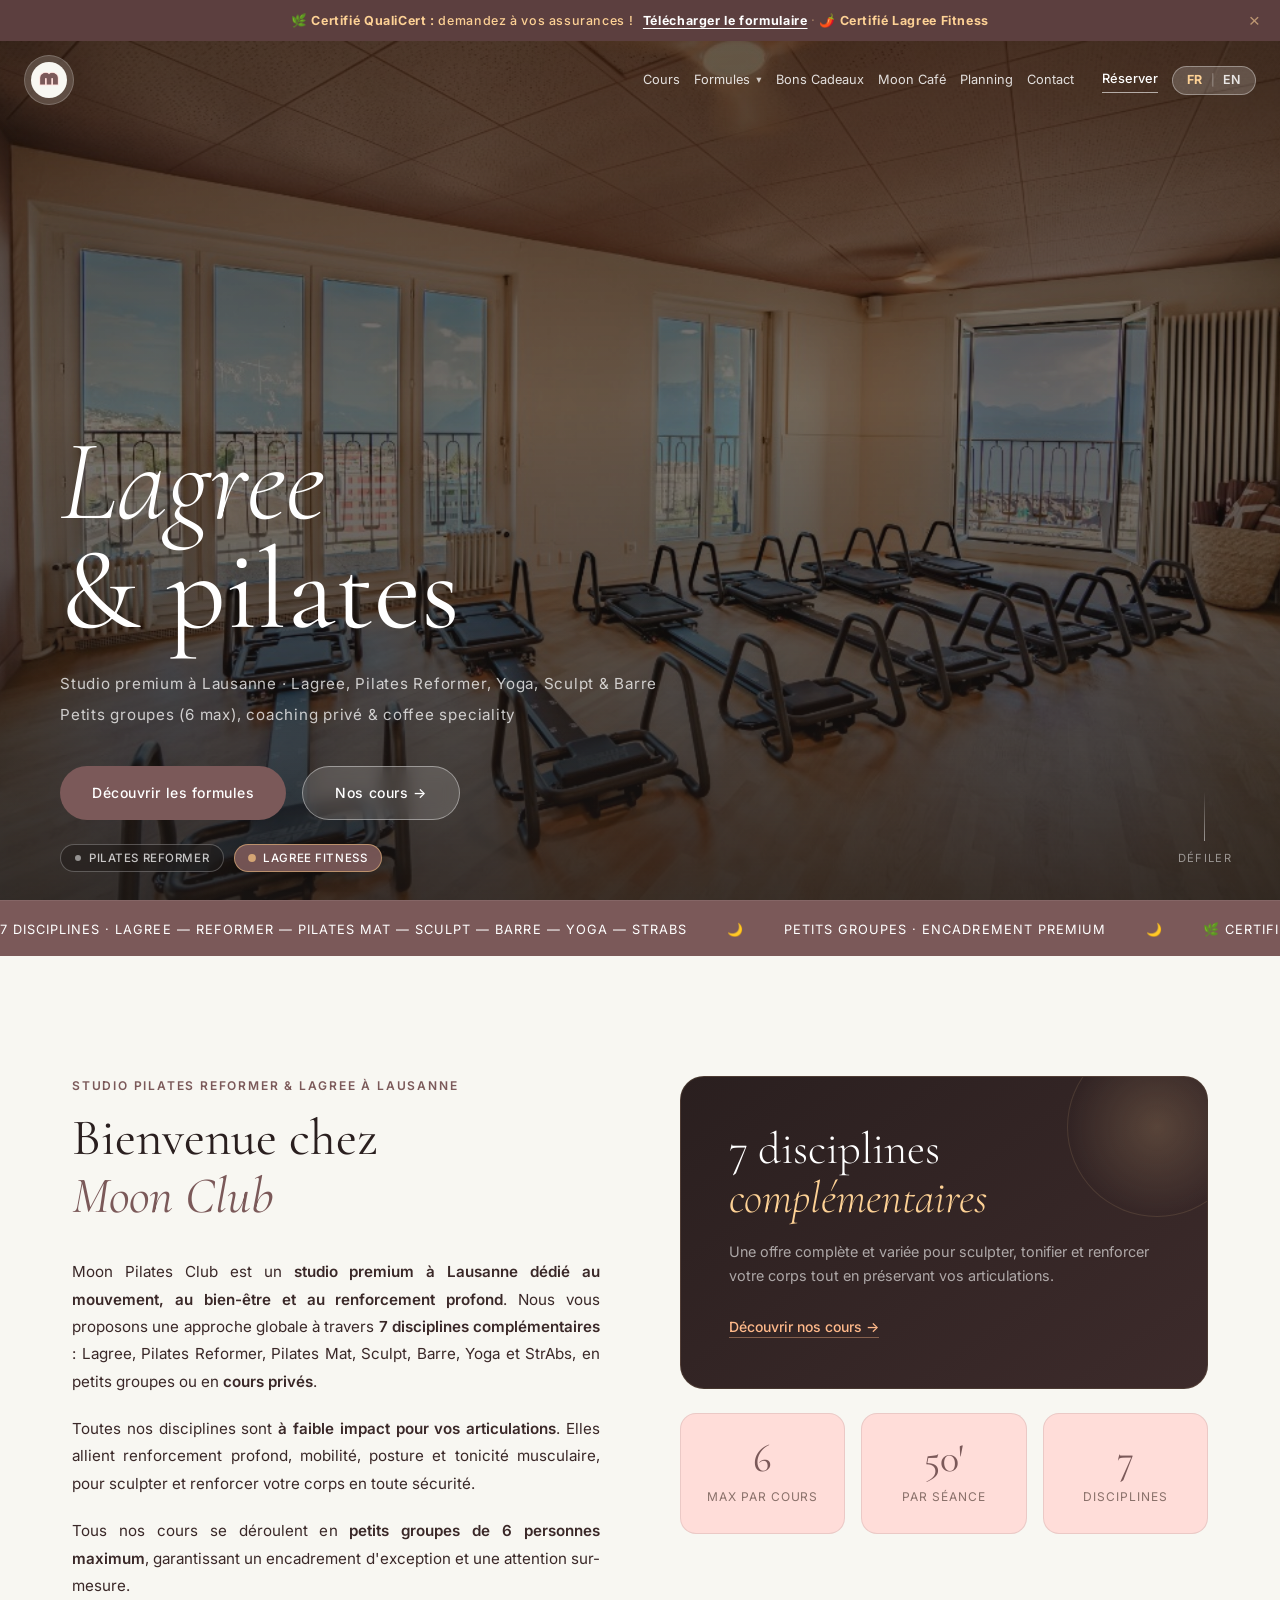
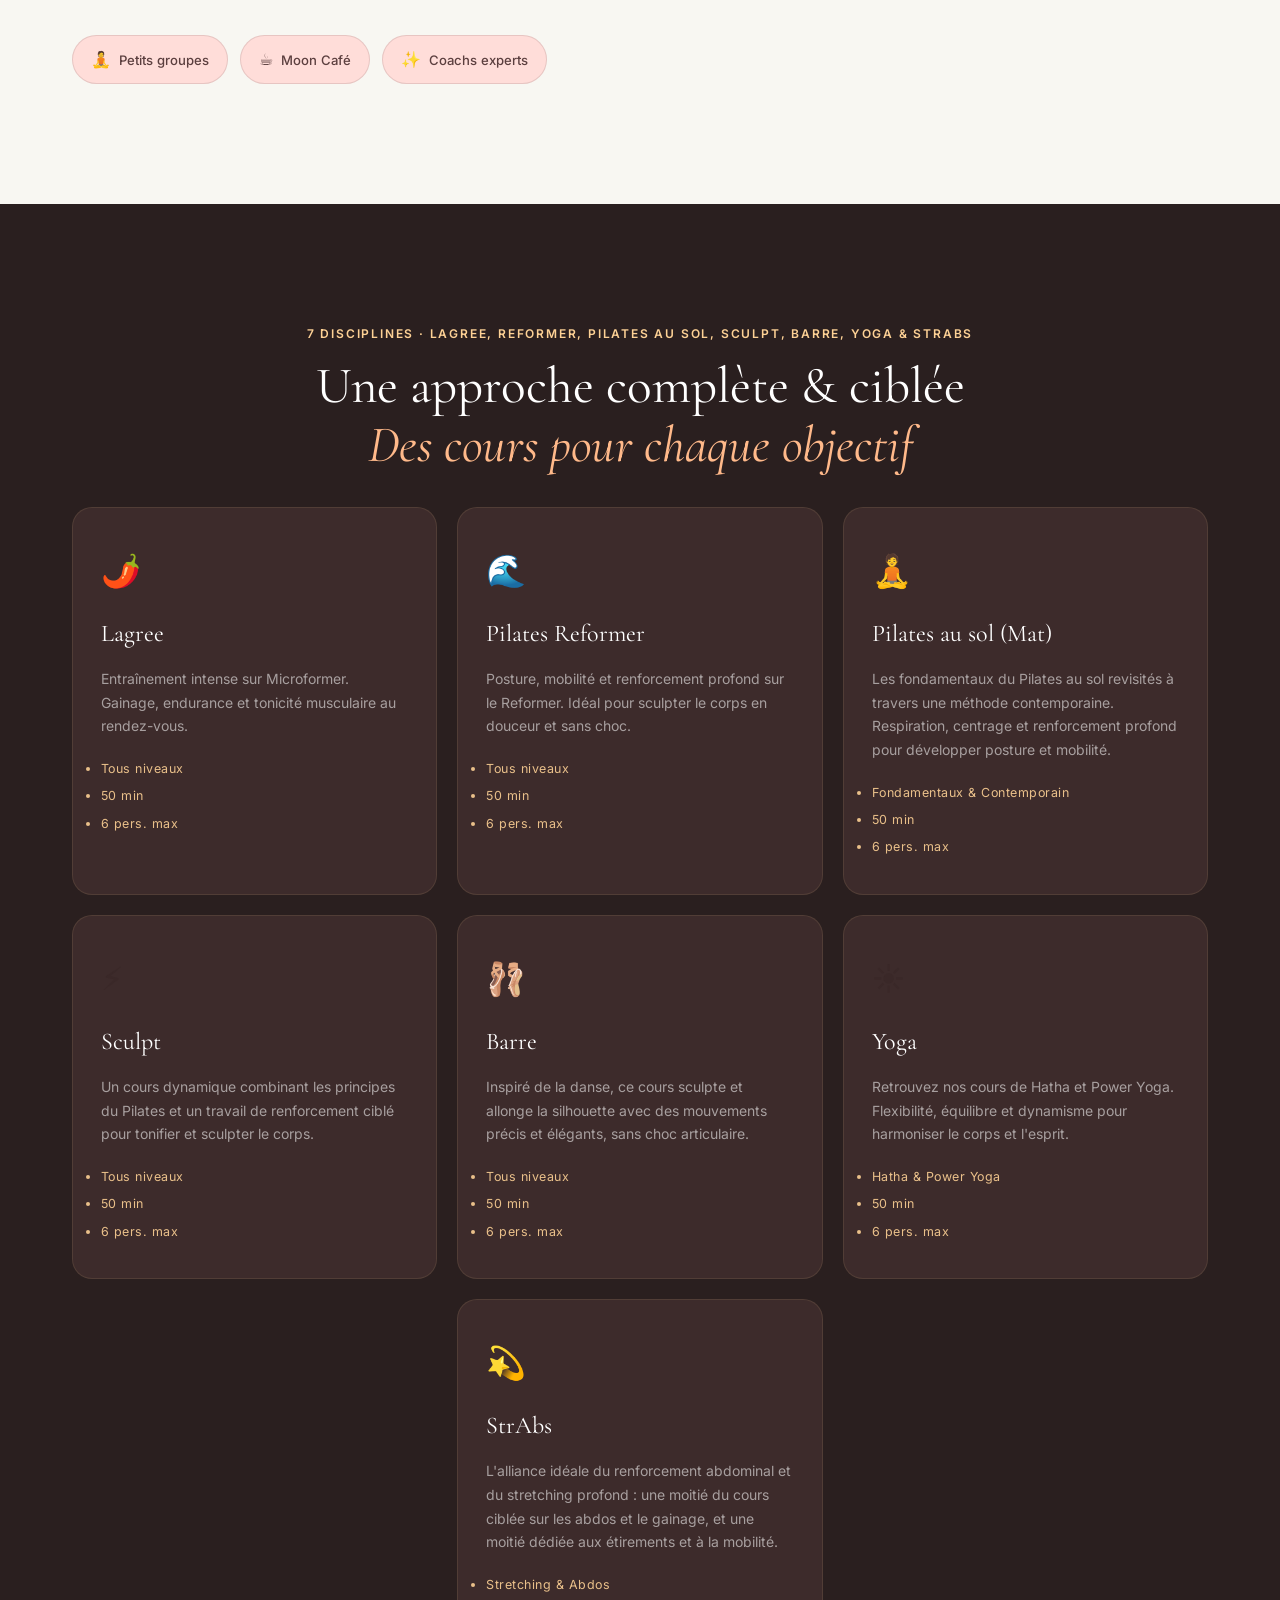
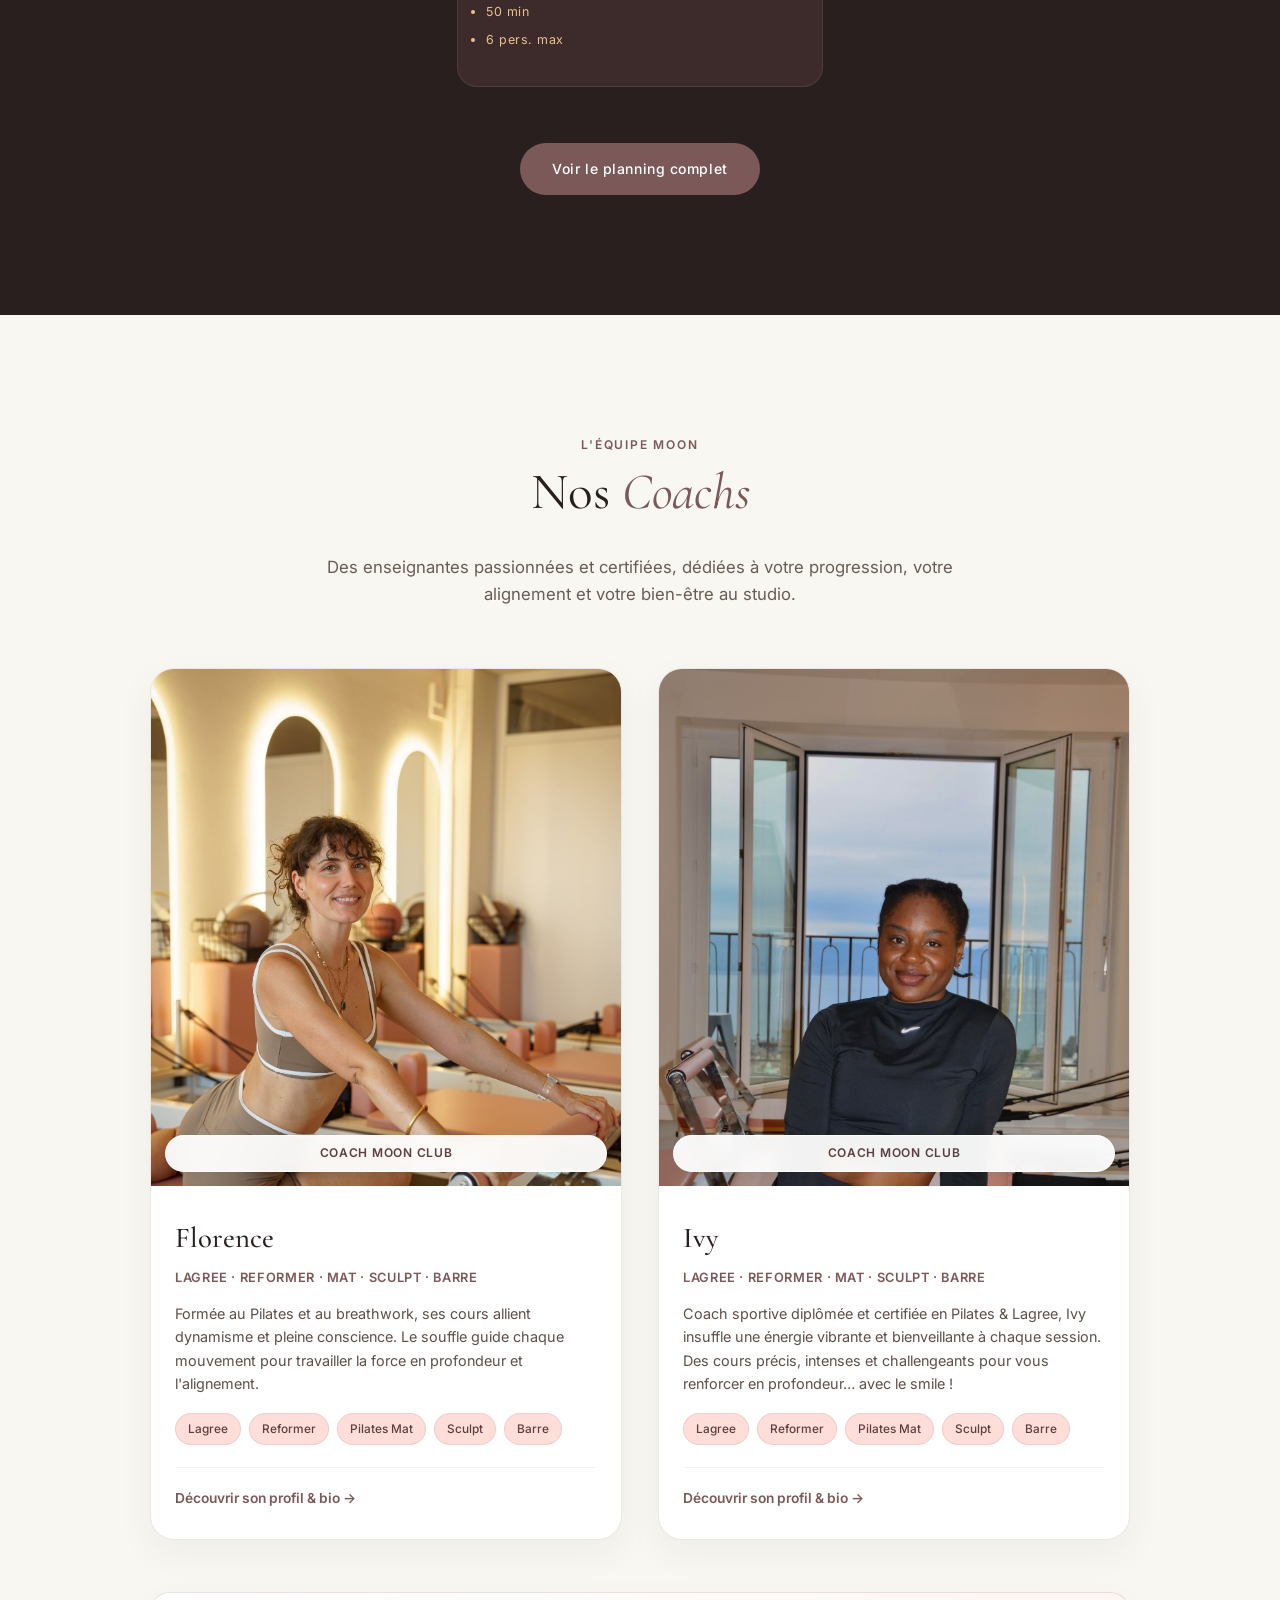
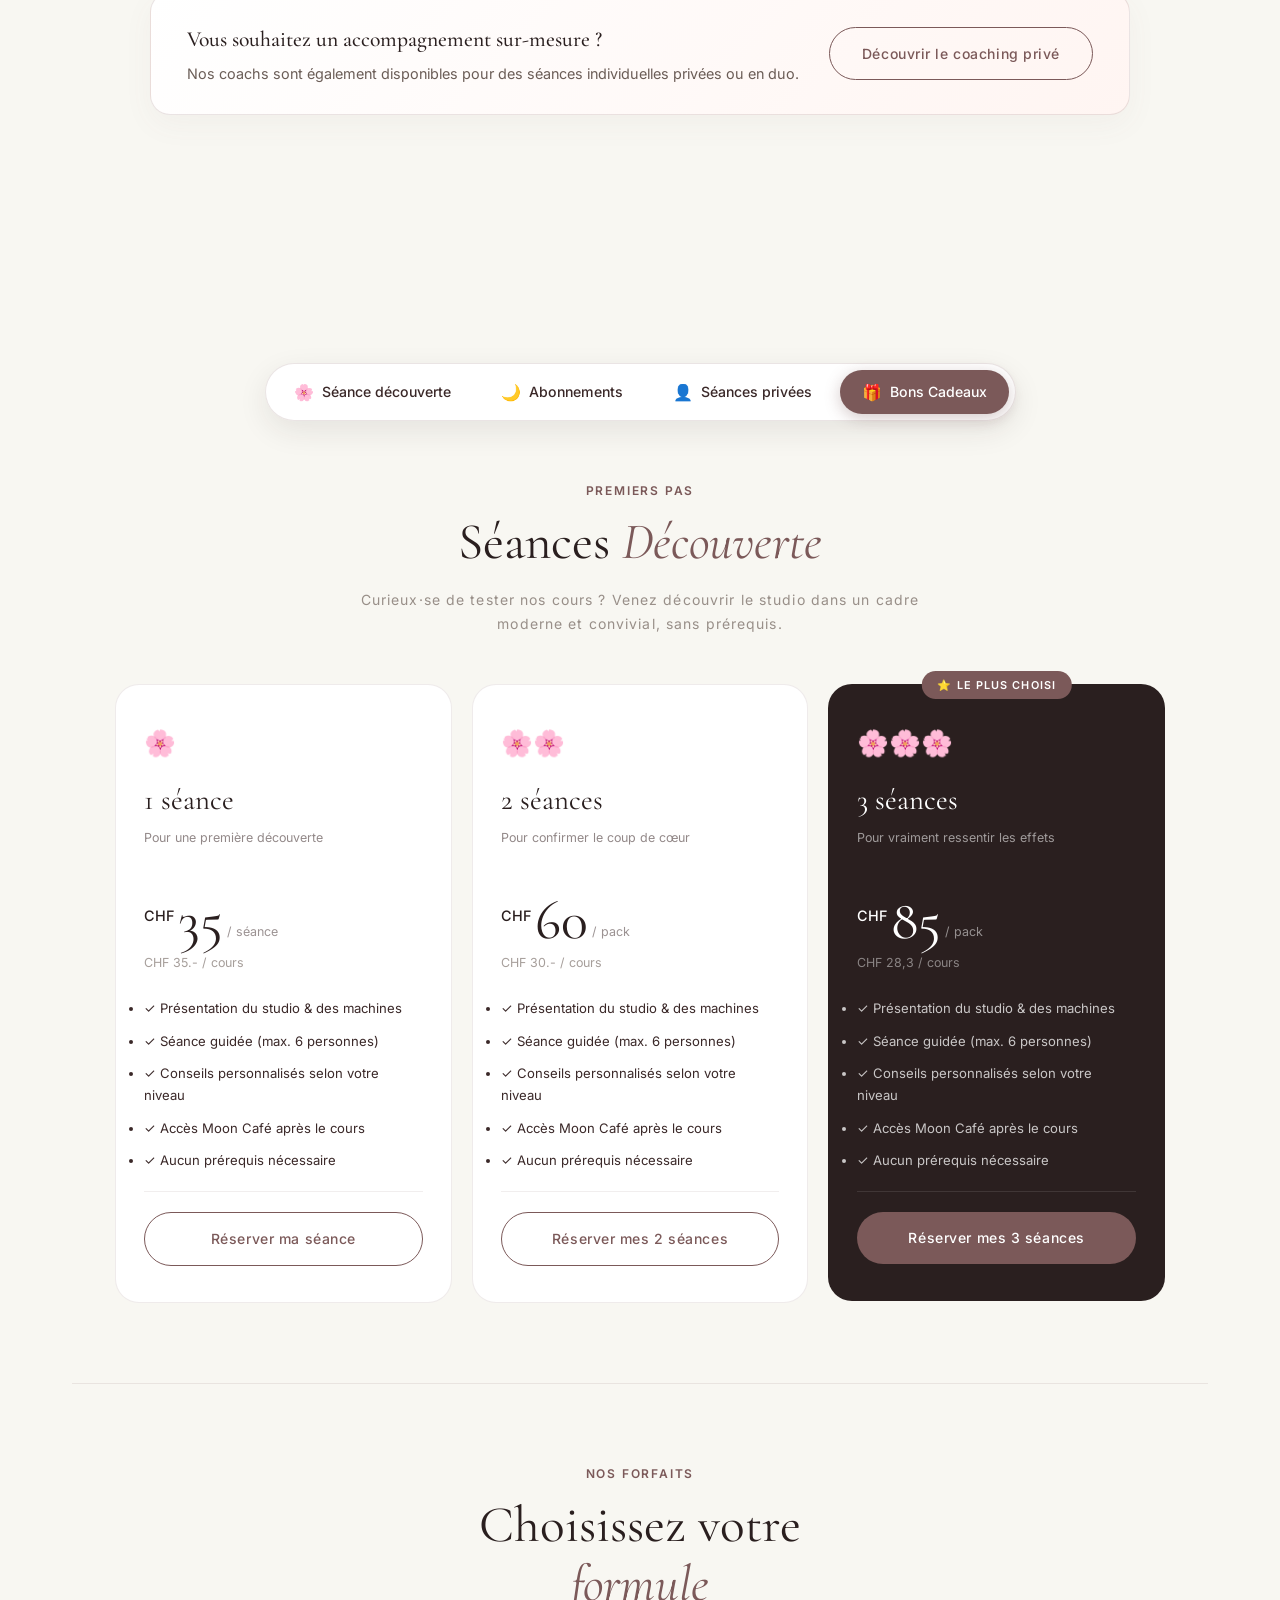
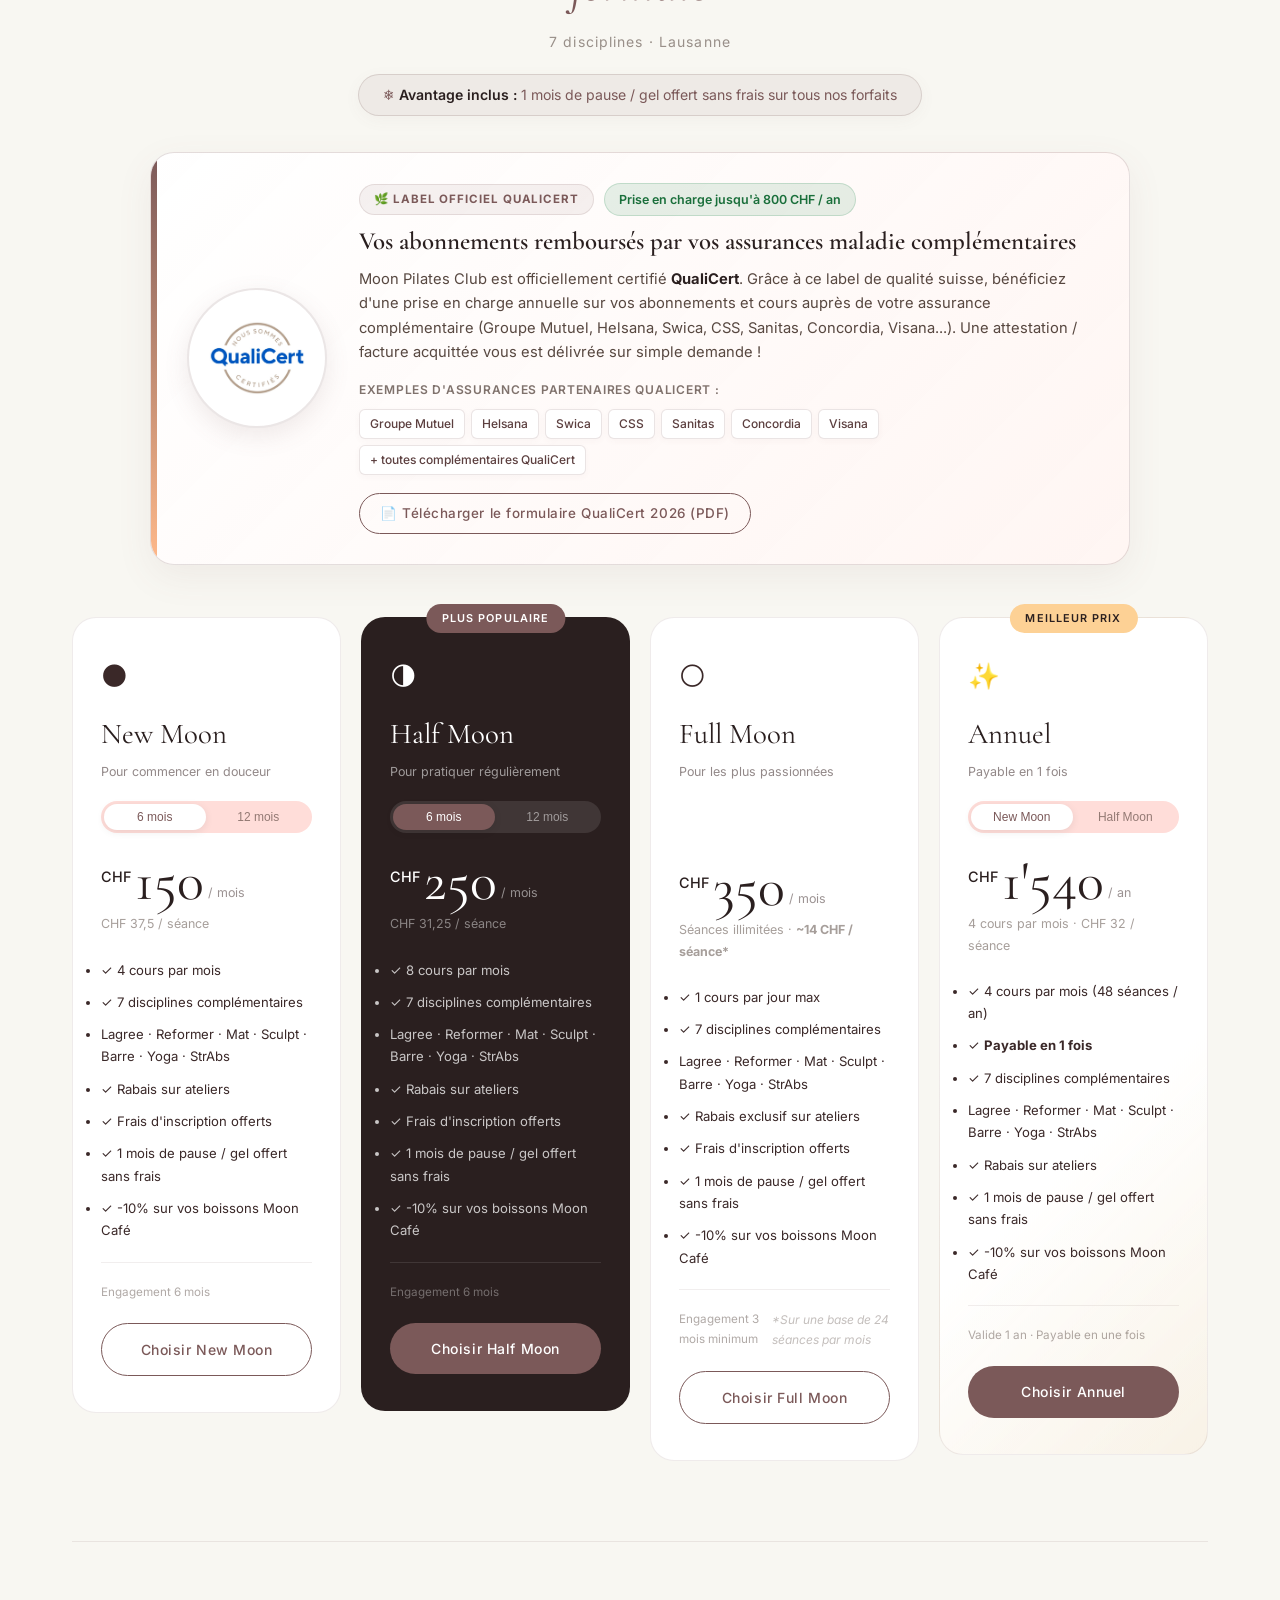
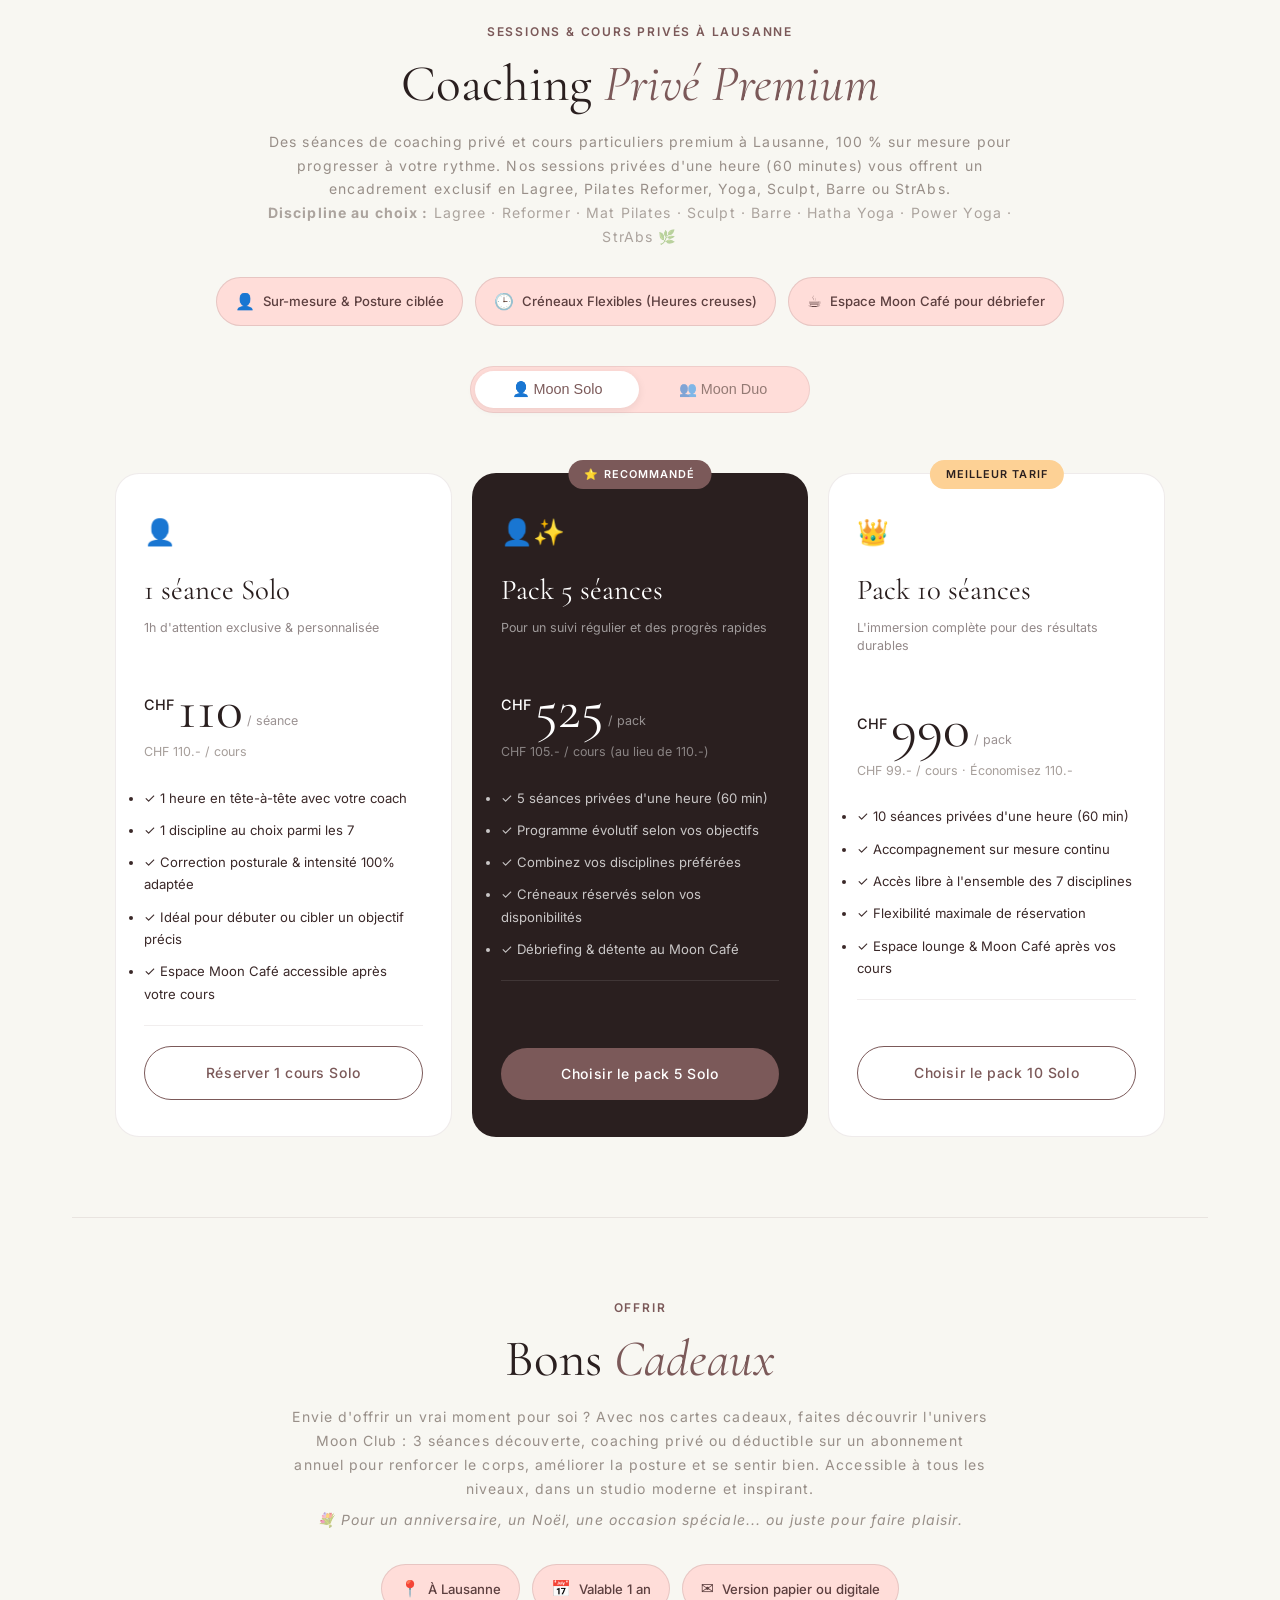
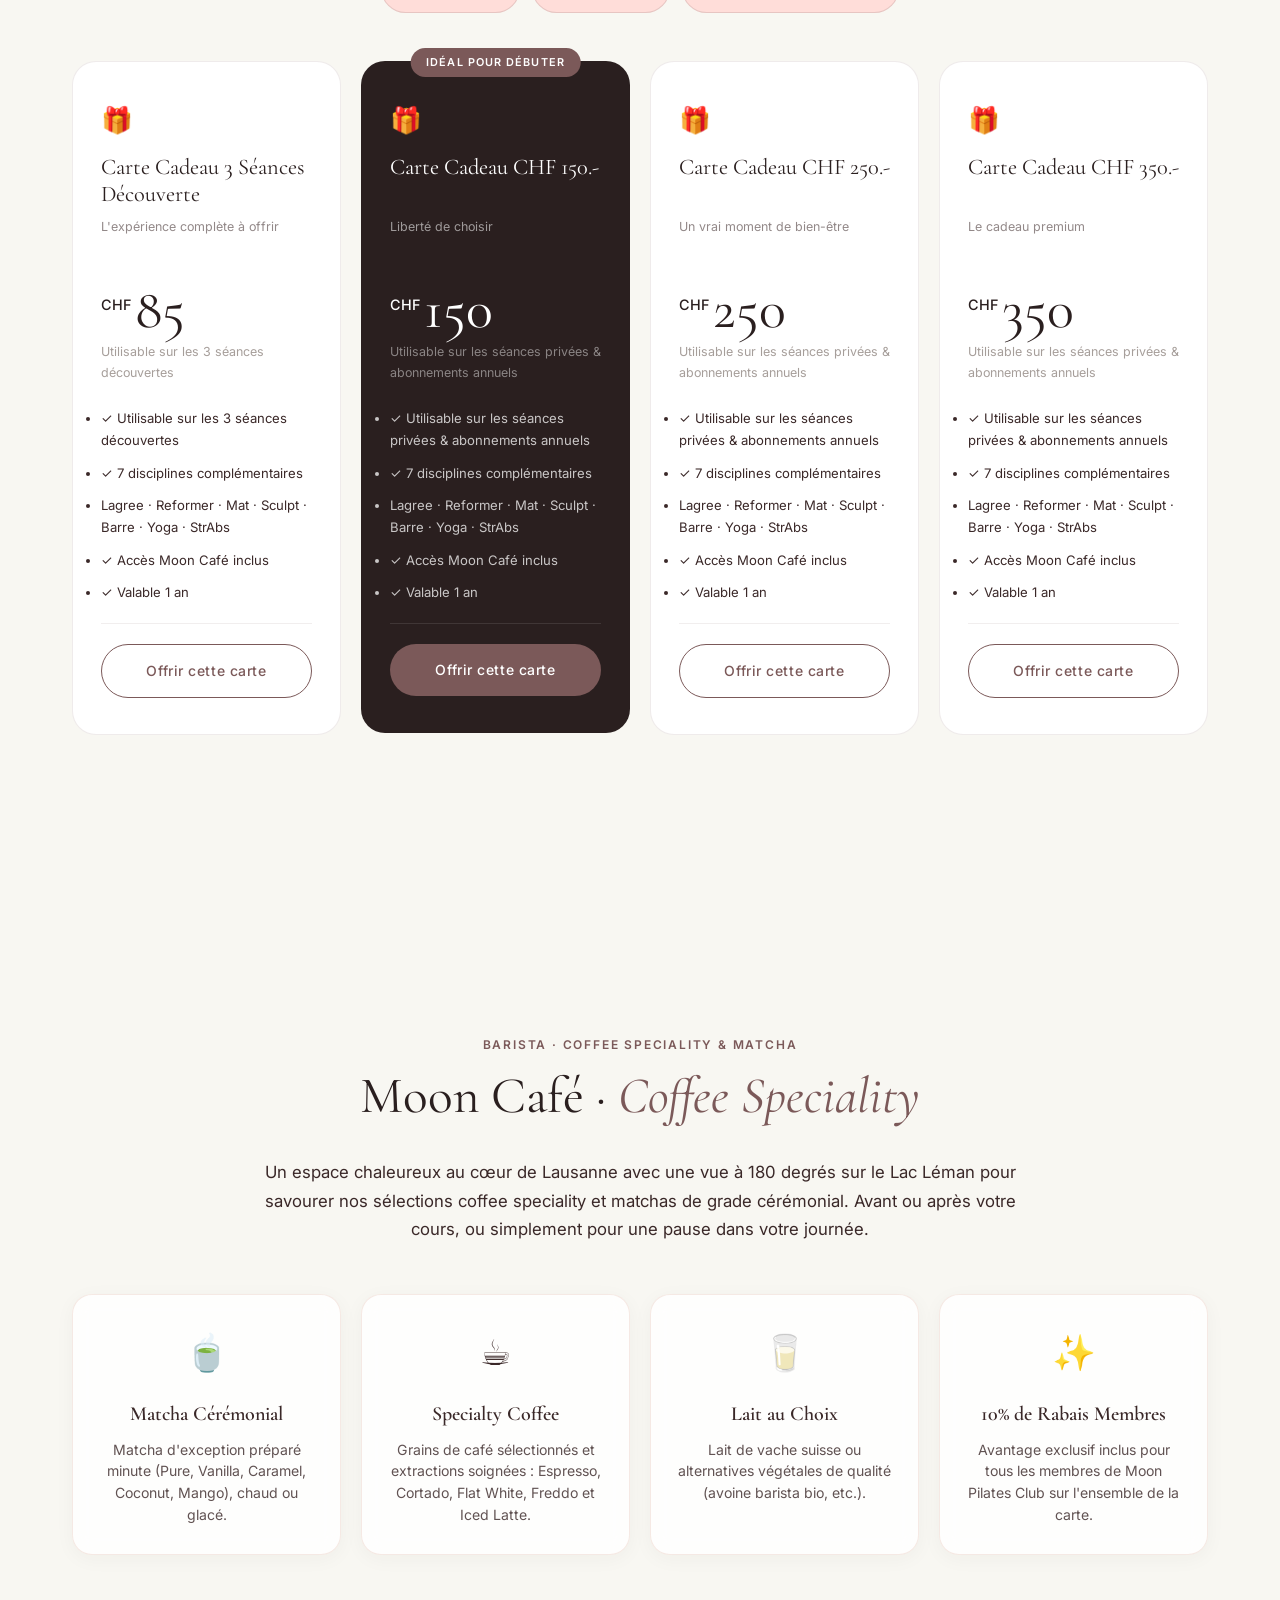
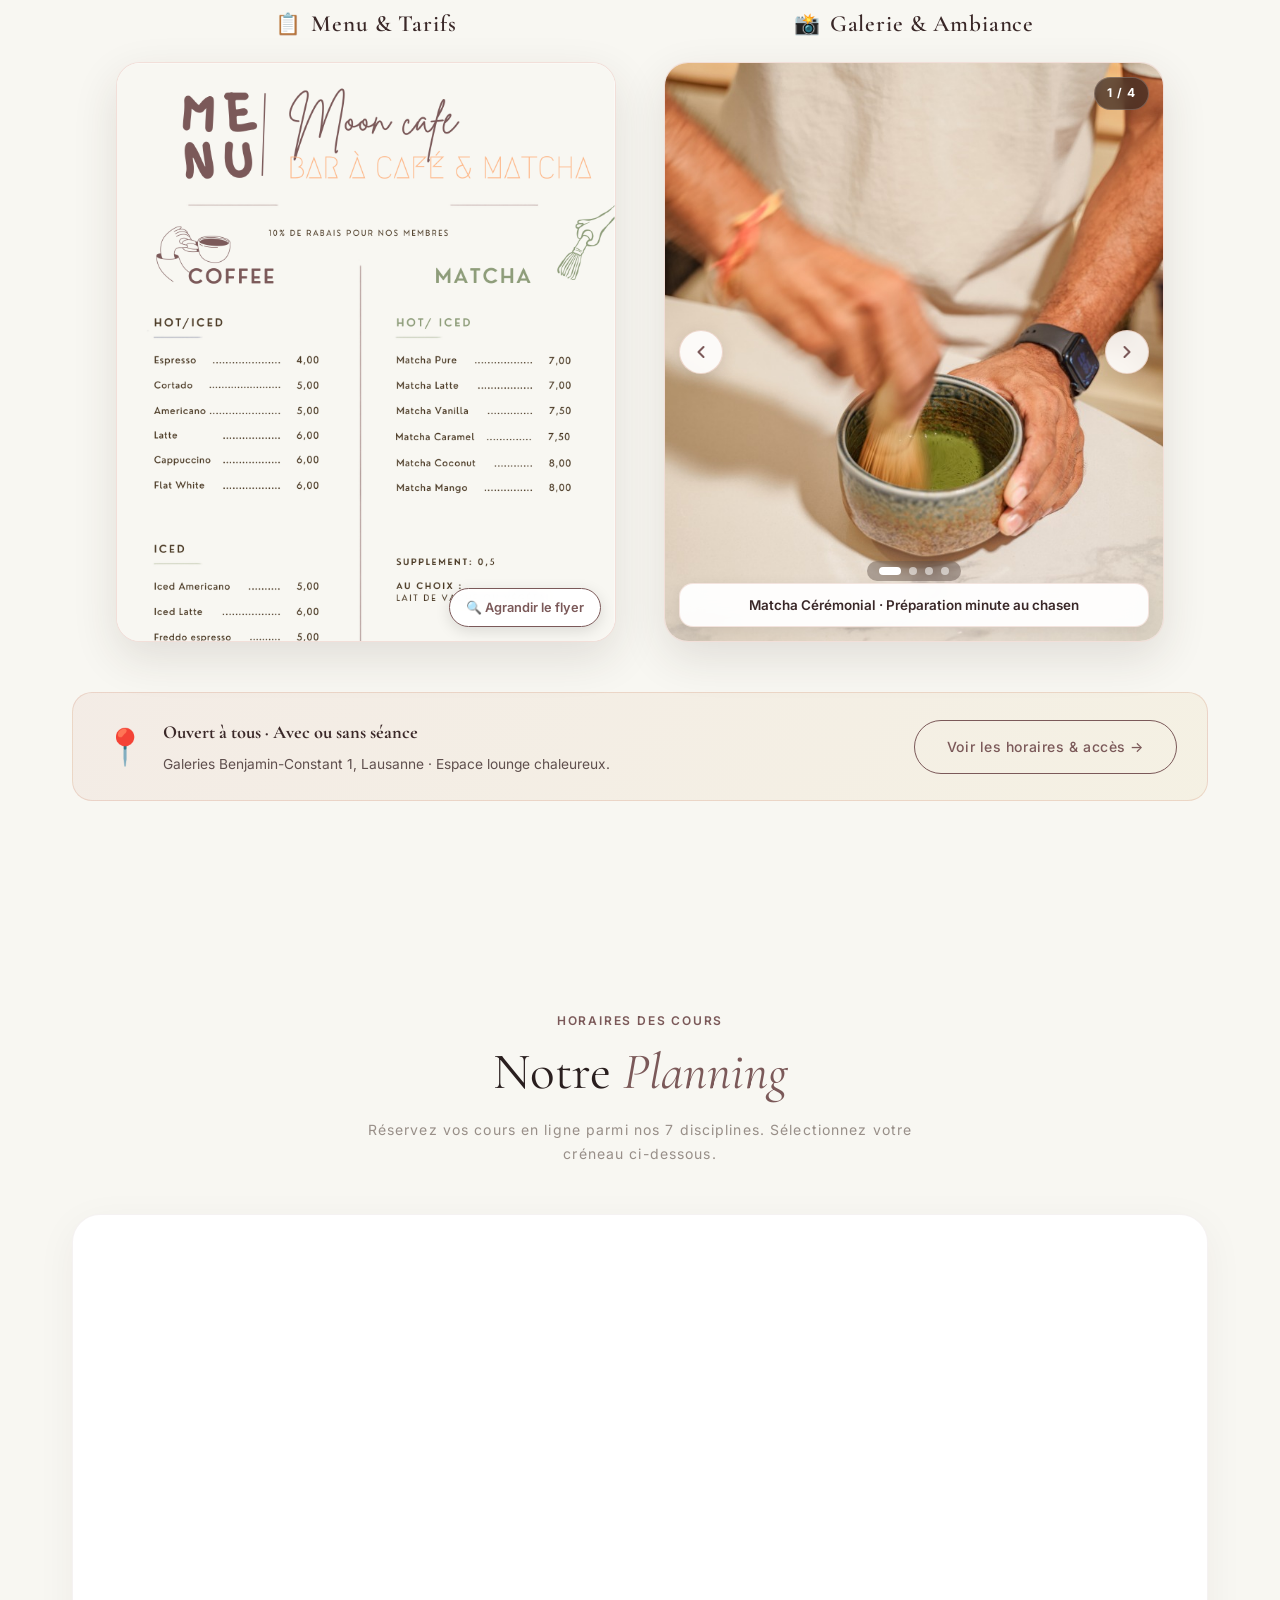
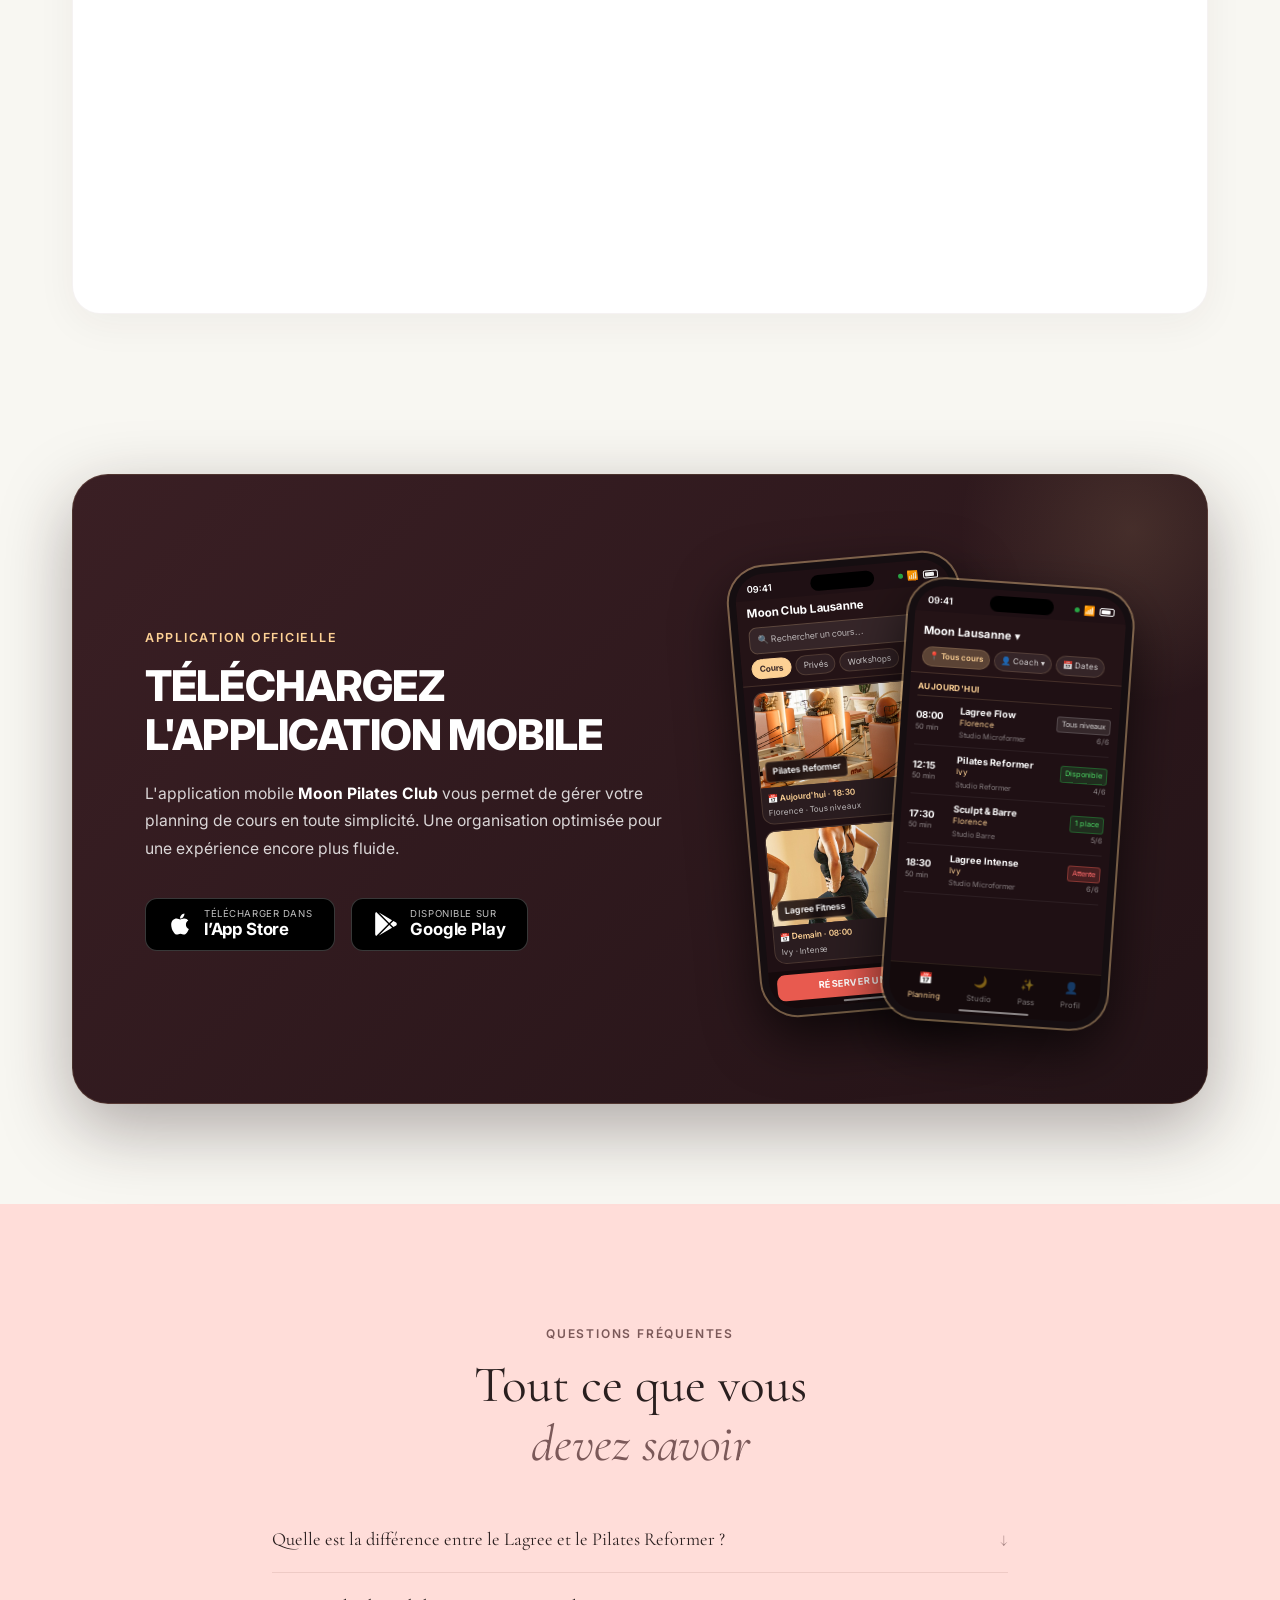
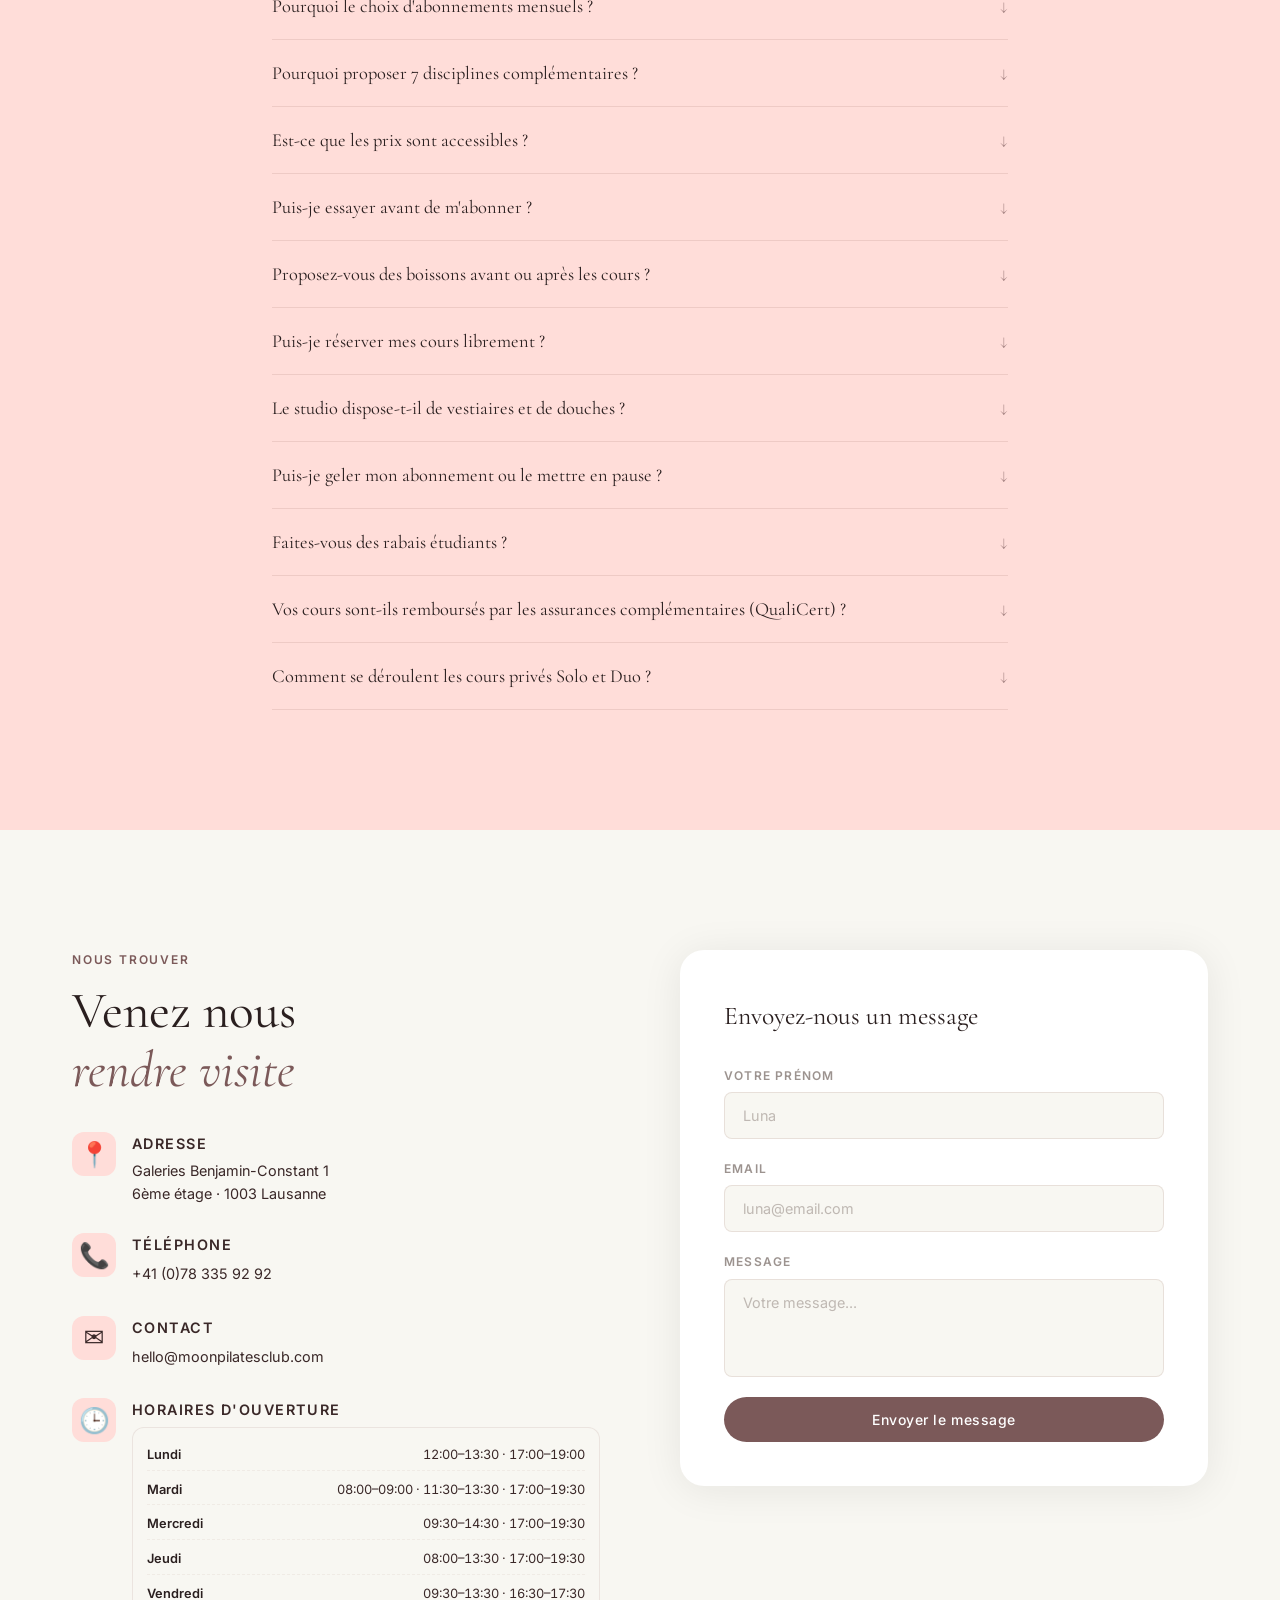
==== commit c84edf56: "feat: mise a jour de la photo de la coach Ivy (Yvonne)" ====
--- a/index.html
+++ b/index.html
@@ -653,7 +653,7 @@
         <!-- Ivy -->
         <div class="coach-card reveal" style="--delay:0.1s" data-coach-modal="modal-ivy">
           <div class="coach-img-wrap">
-            <img src="ivy.jpg?v=2" alt="Ivy - Coach Moon Pilates" class="coach-img" />
+            <img src="ivy.jpg?v=3" alt="Ivy - Coach Moon Pilates" class="coach-img" />
             <div class="coach-badge" data-i18n="badge_coach_moon">Coach Moon Club</div>
             <div class="coach-hover-overlay">
               <span data-i18n="coach_hover">Voir le profil & bio →</span>
@@ -748,7 +748,7 @@
       <button class="coach-modal-close" aria-label="Fermer la boîte de dialogue">×</button>
       <div class="coach-modal-content">
         <div class="coach-modal-photo-col">
-          <img src="ivy.jpg?v=2" alt="Ivy" class="coach-modal-img" />
+          <img src="ivy.jpg?v=3" alt="Ivy" class="coach-modal-img" />
           <div class="coach-modal-badge" data-i18n="badge_coach_moon">Coach Moon Club</div>
         </div>
         <div class="coach-modal-text-col">
@@ -2259,7 +2259,7 @@
     </svg>
   </button>
 
-  <script src="translations.js?v=33"></script>
-  <script src="script.js?v=54"></script>
+  <script src="translations.js?v=34"></script>
+  <script src="script.js?v=55"></script>
 </body>
 </html>
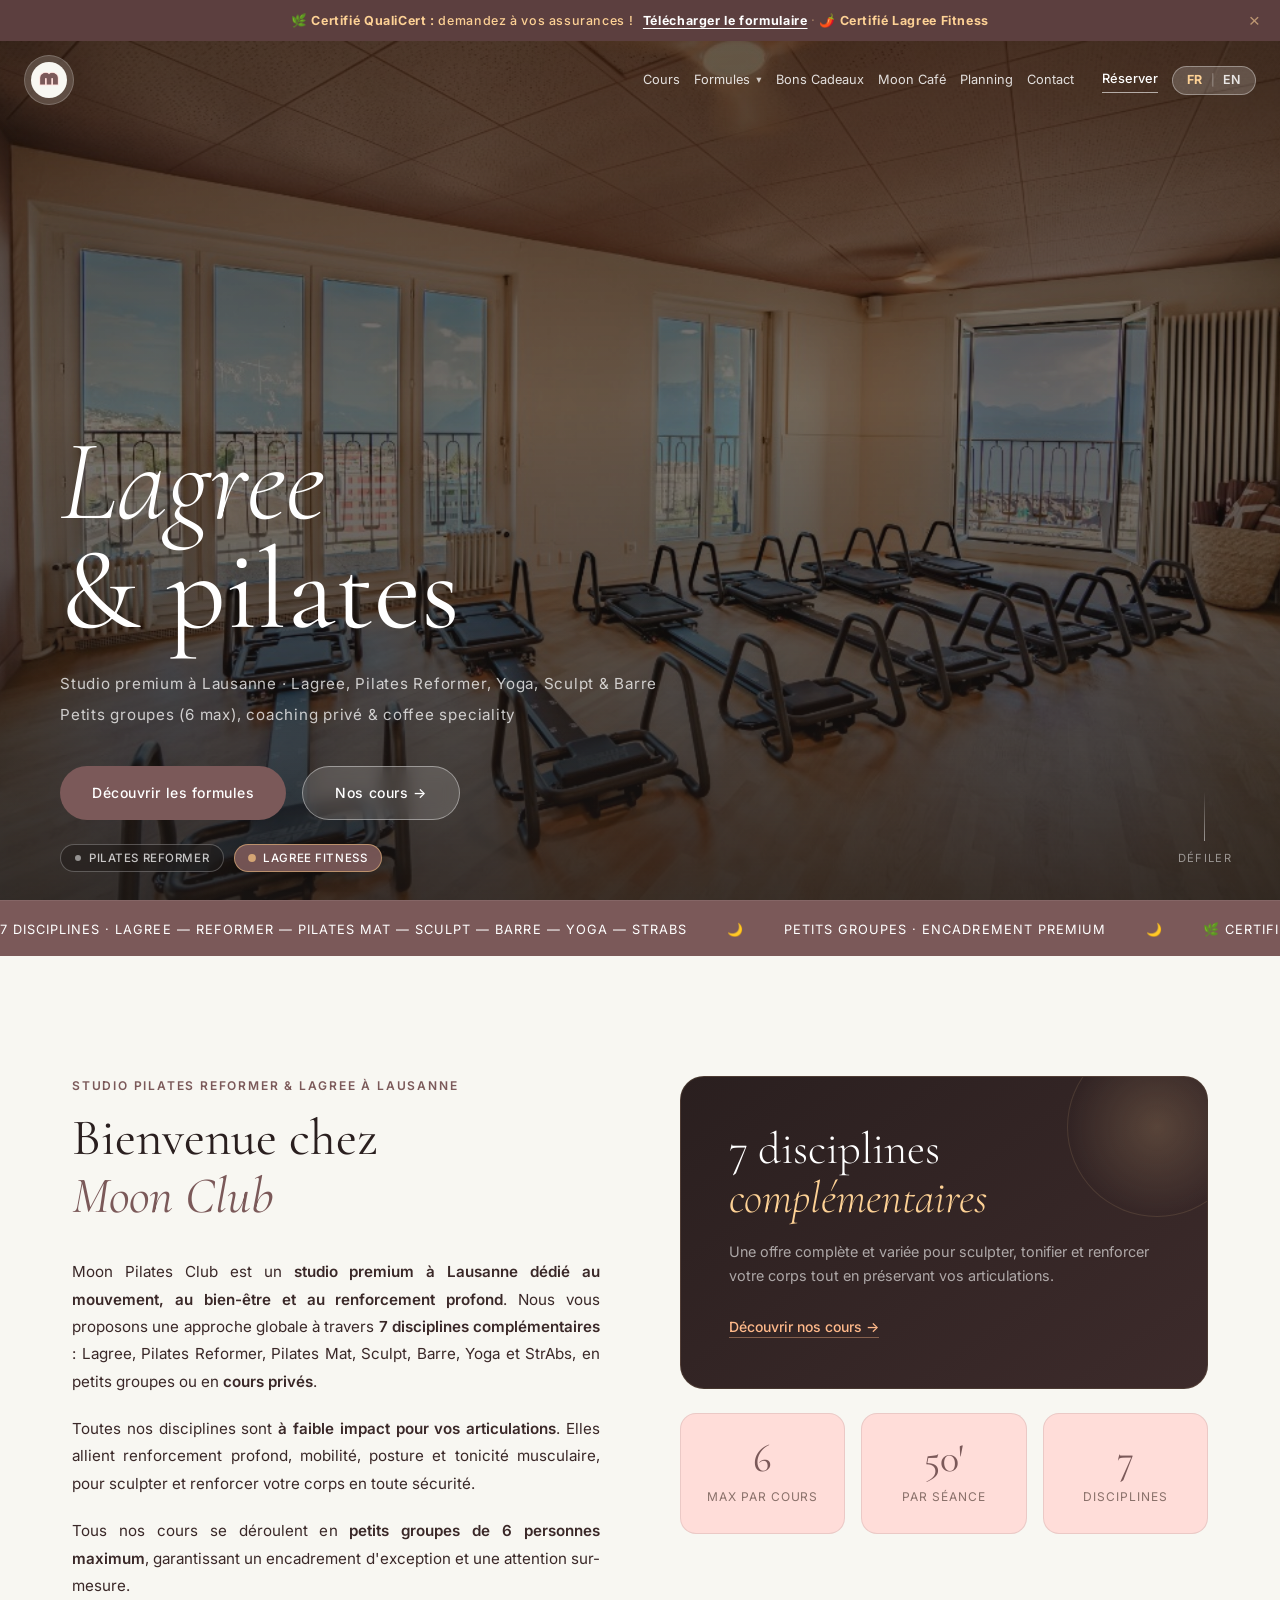
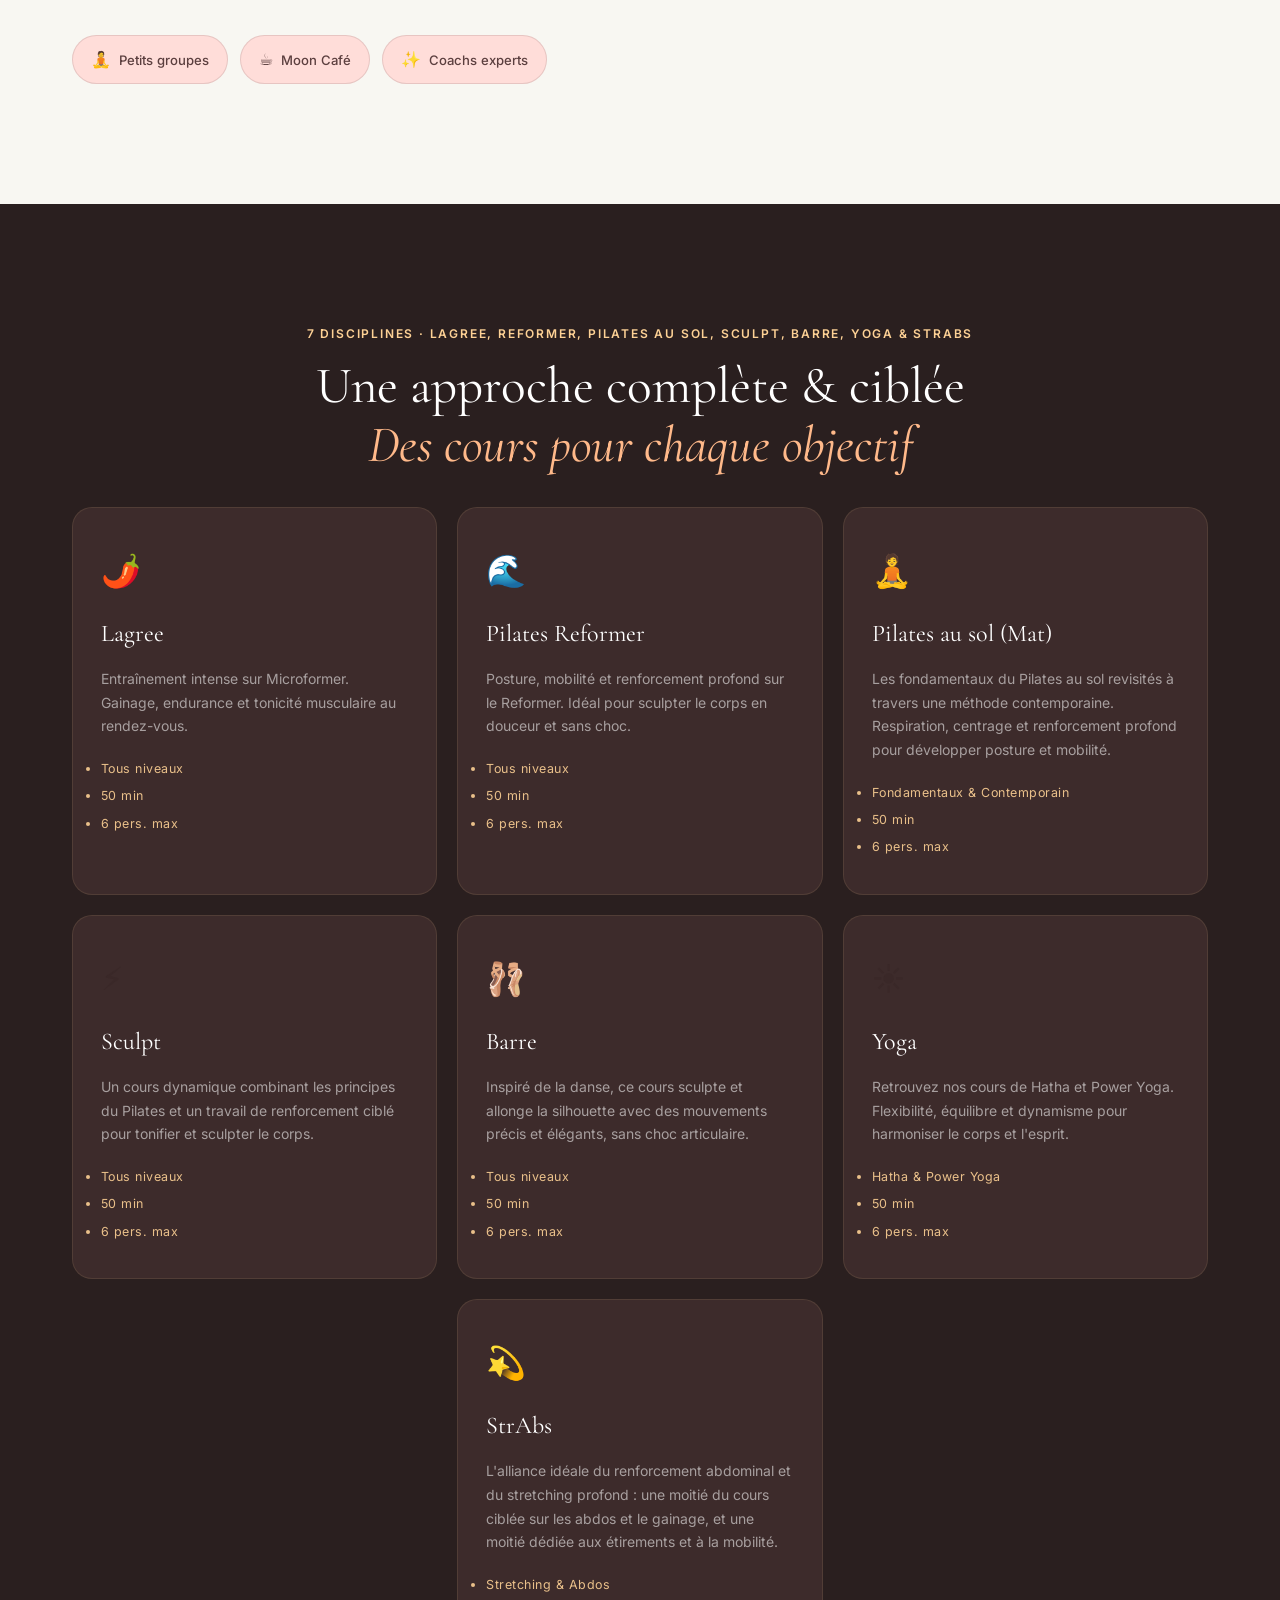
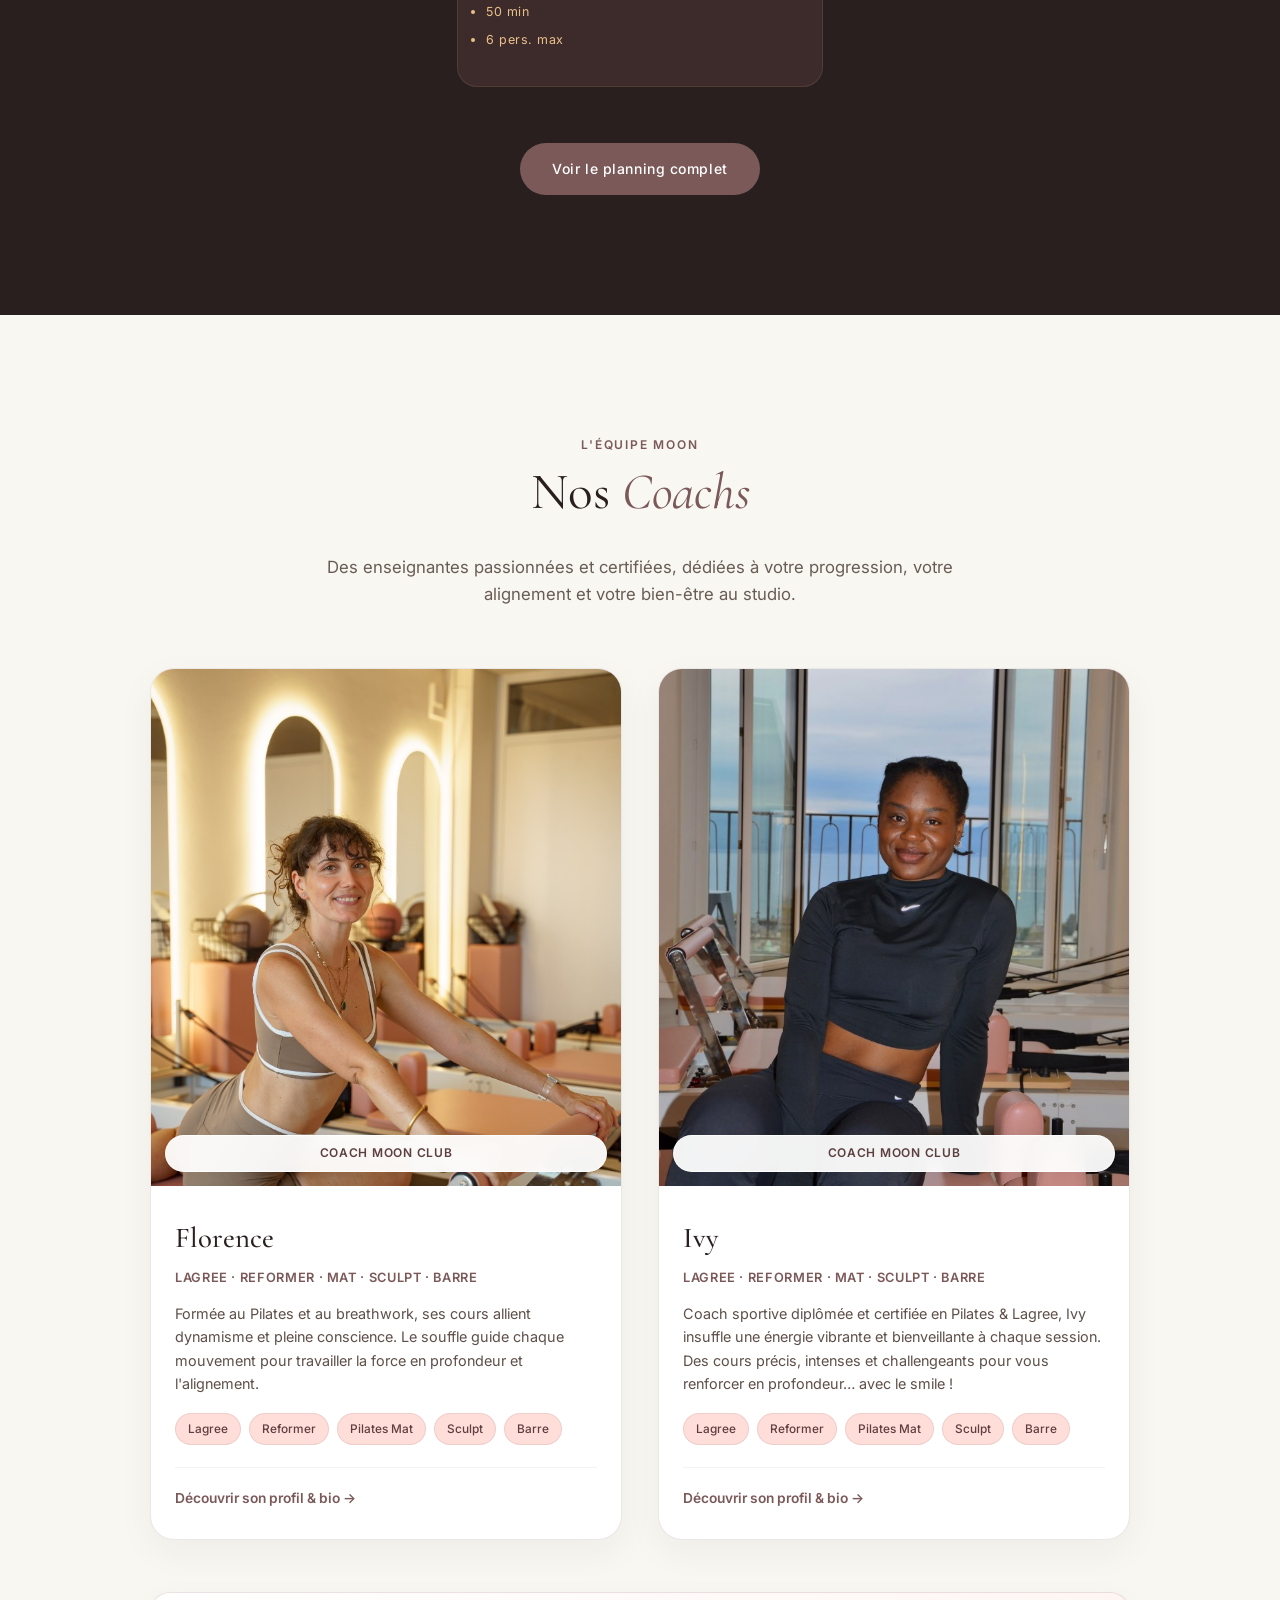
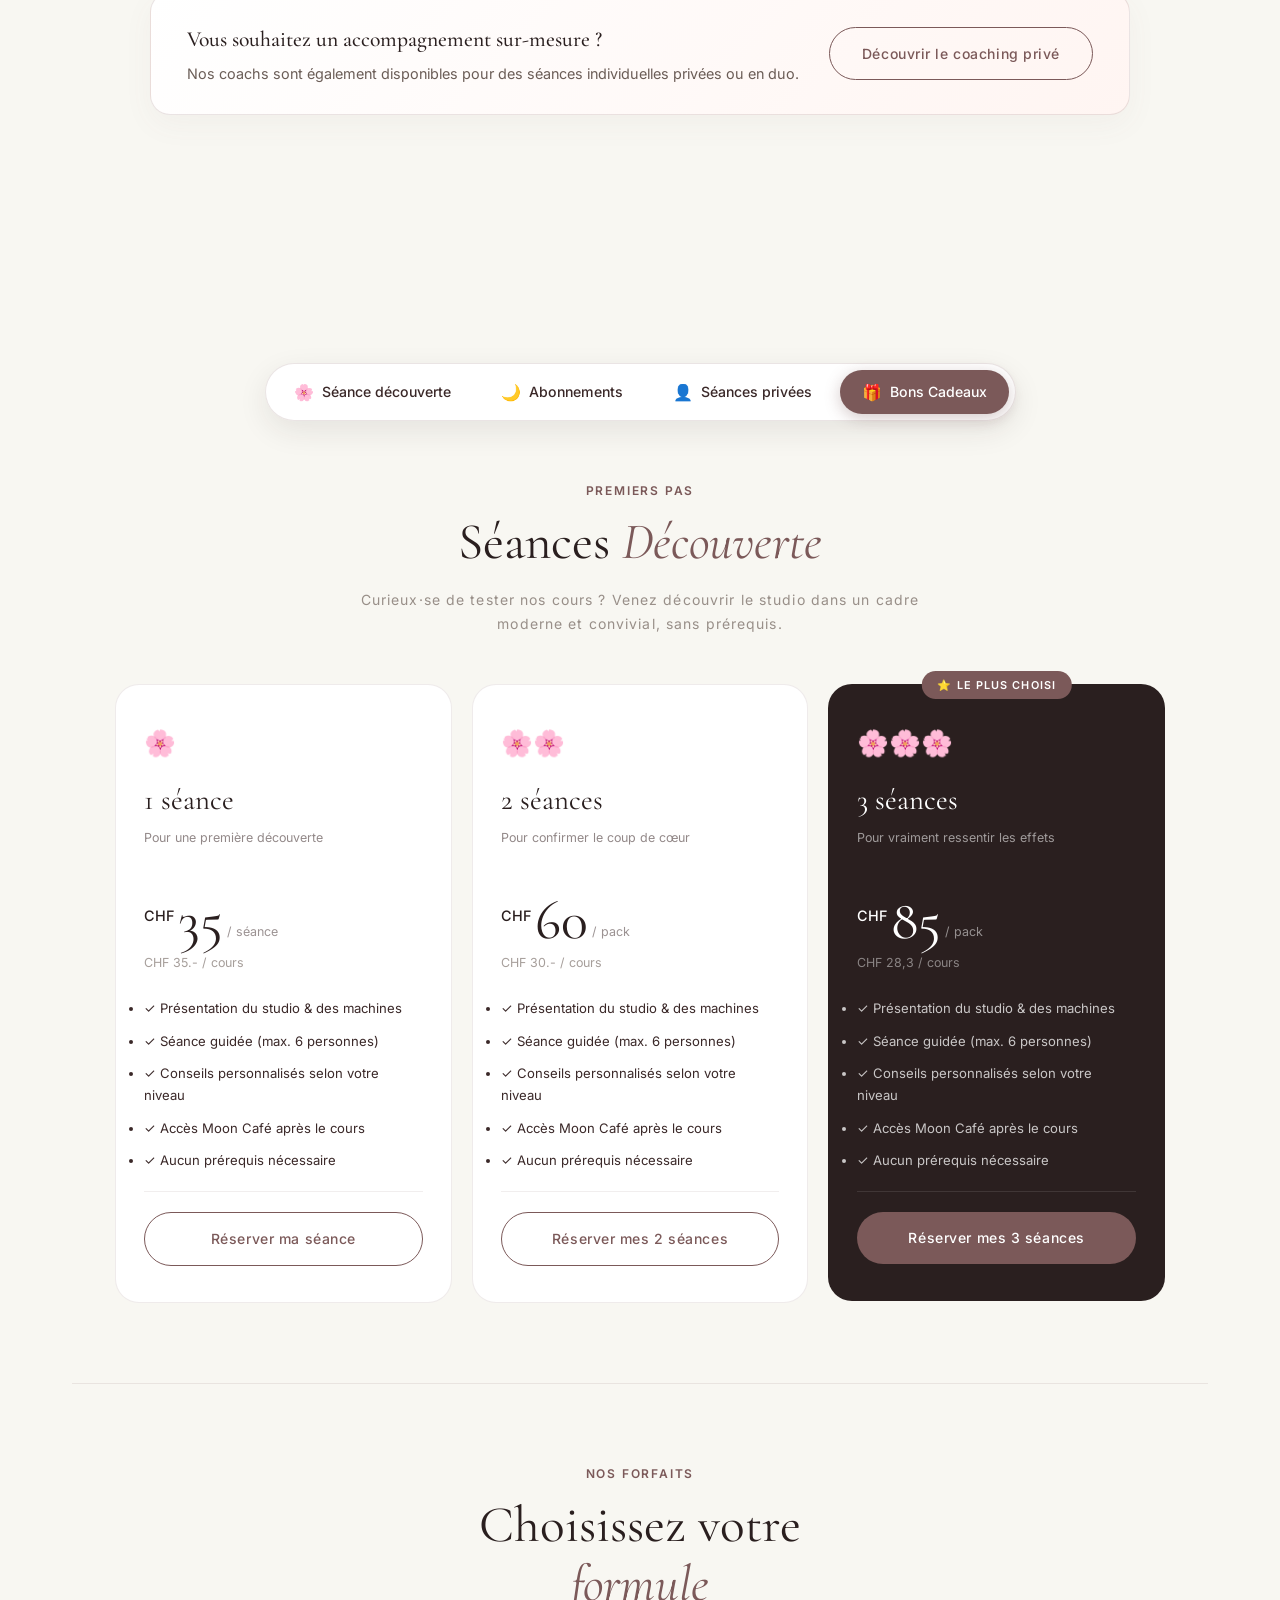
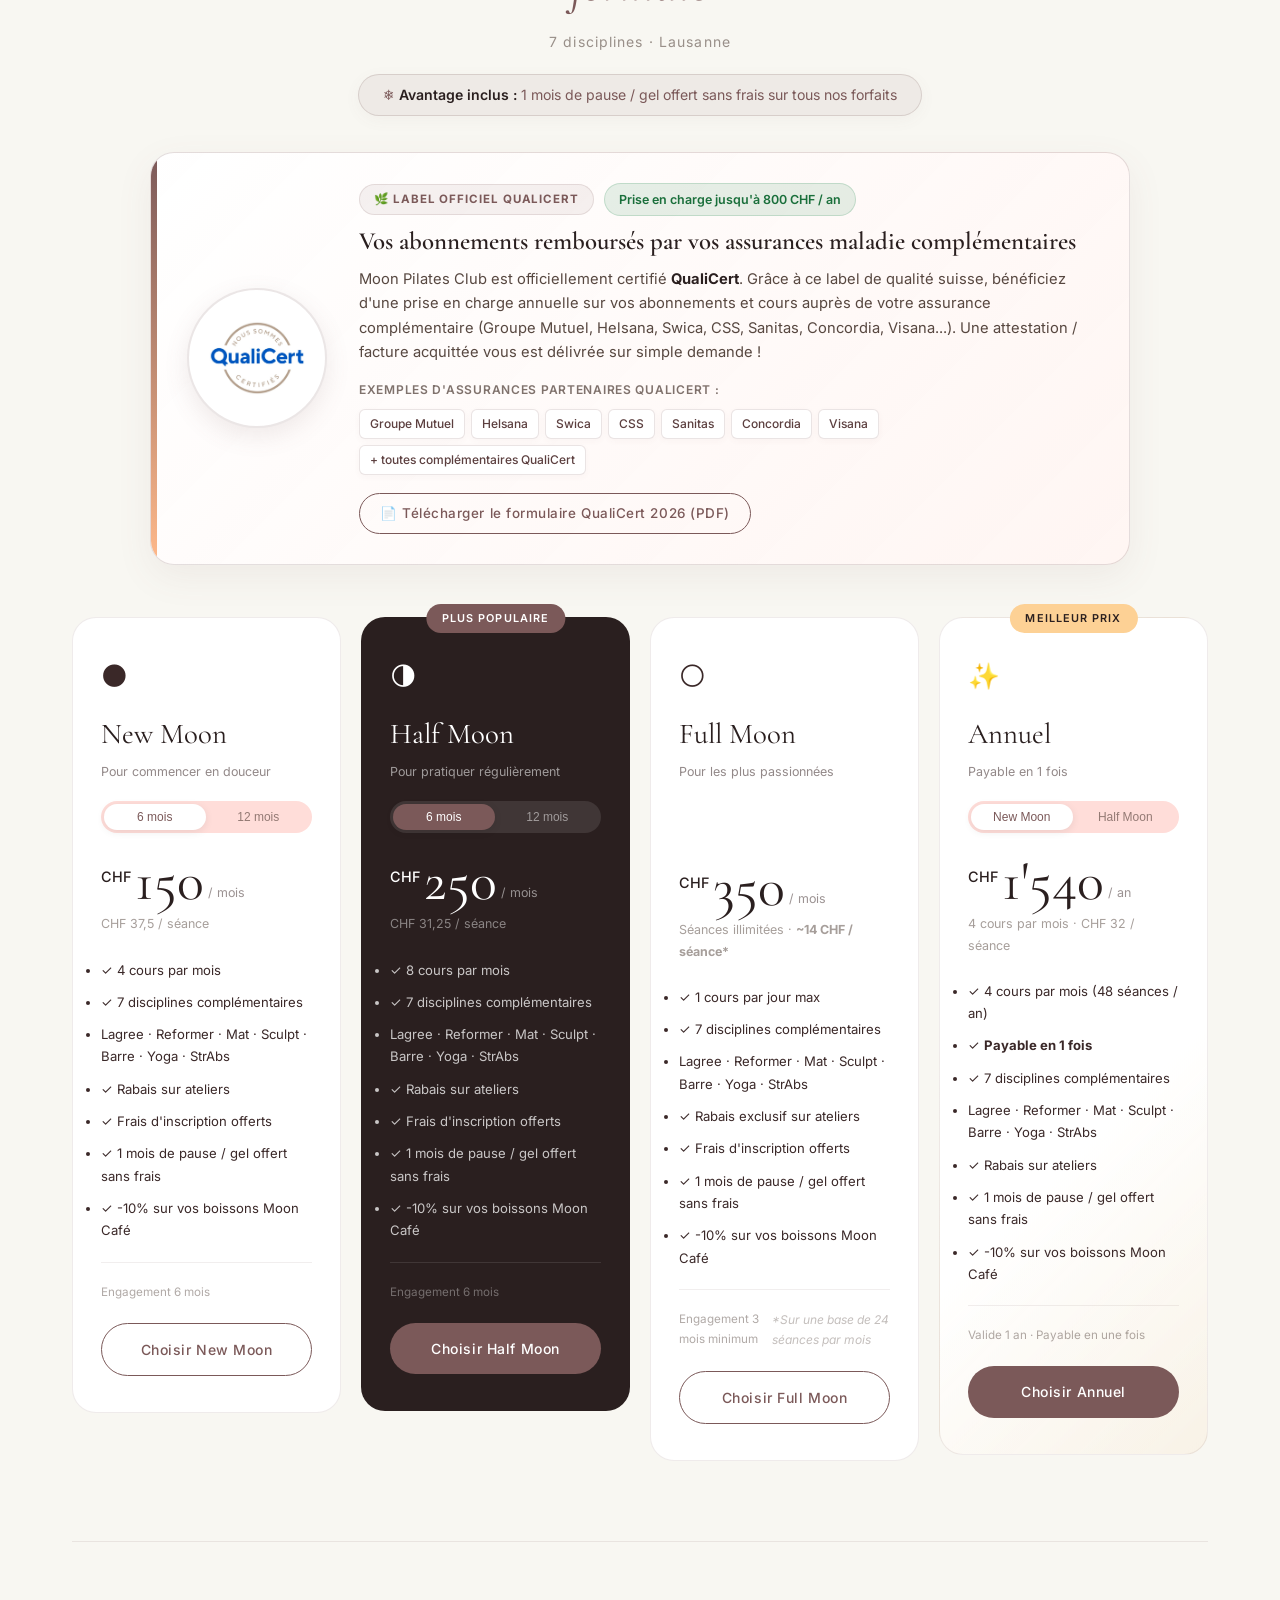
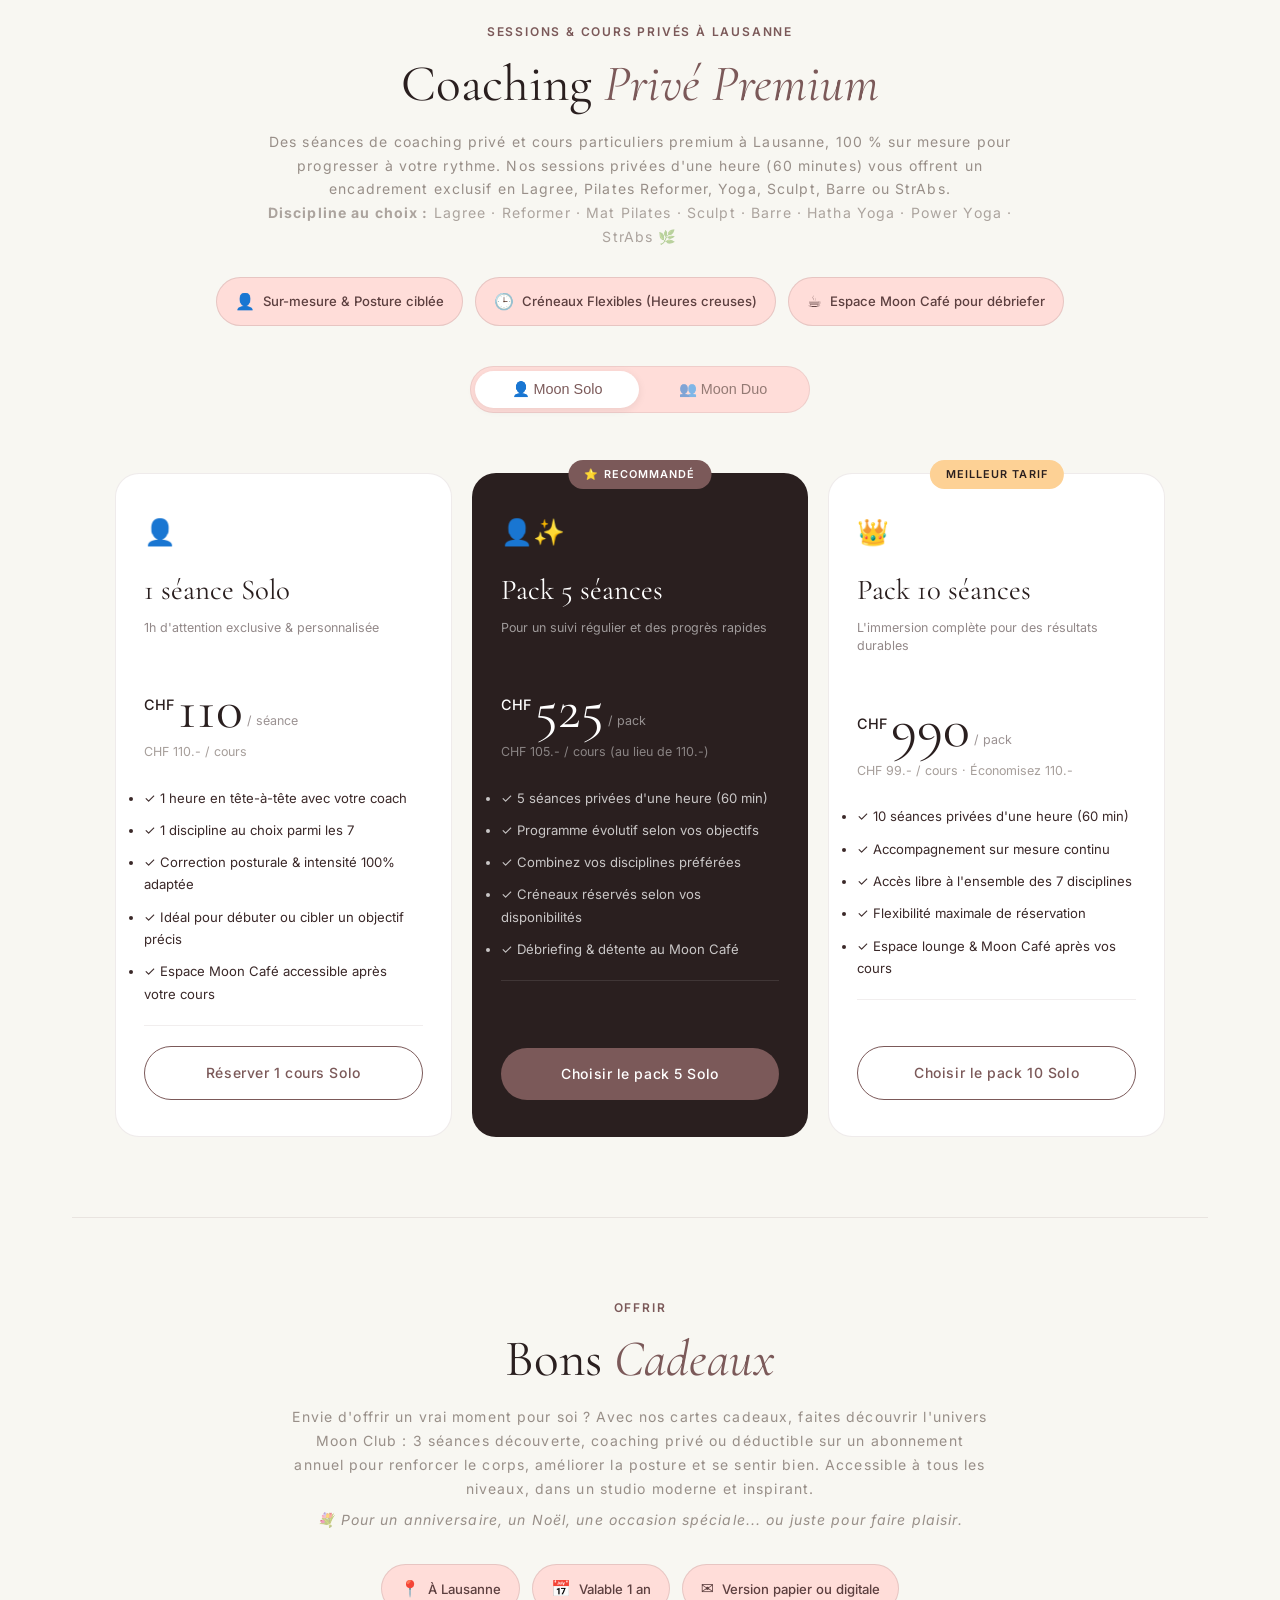
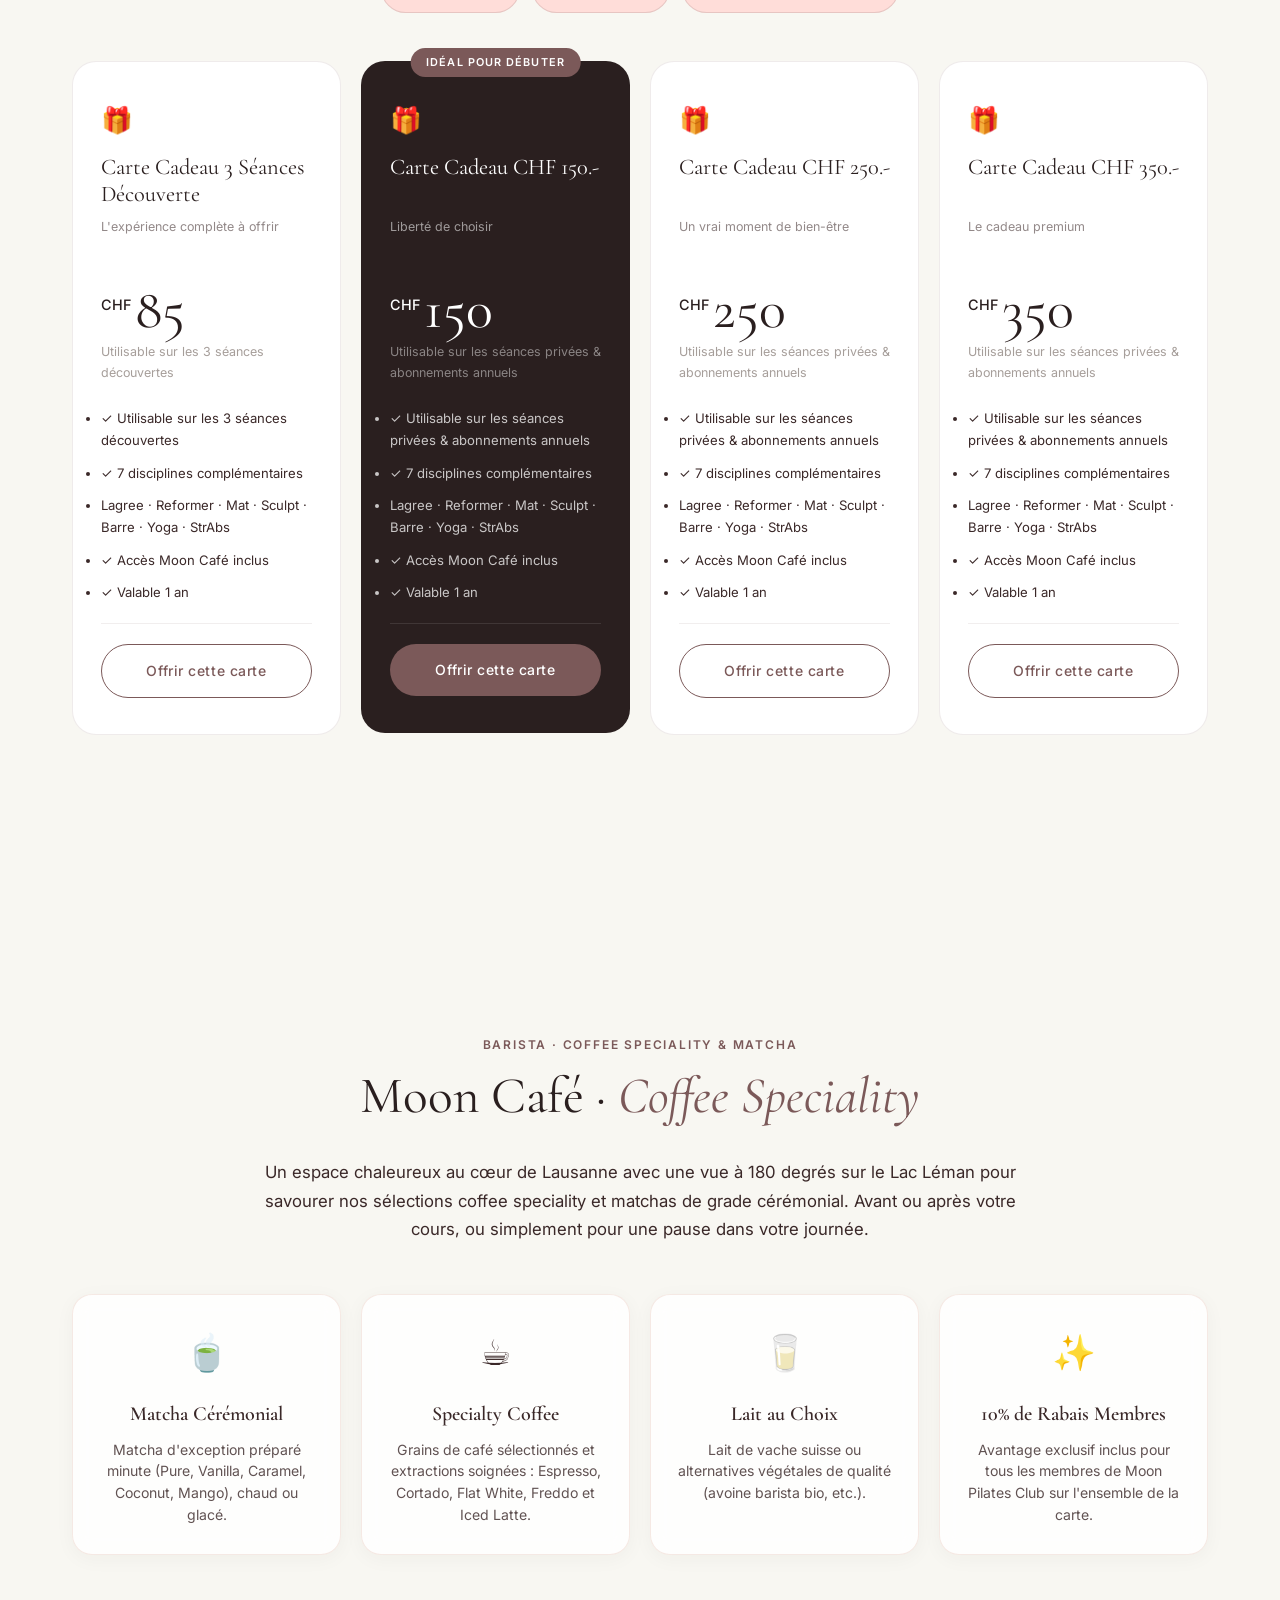
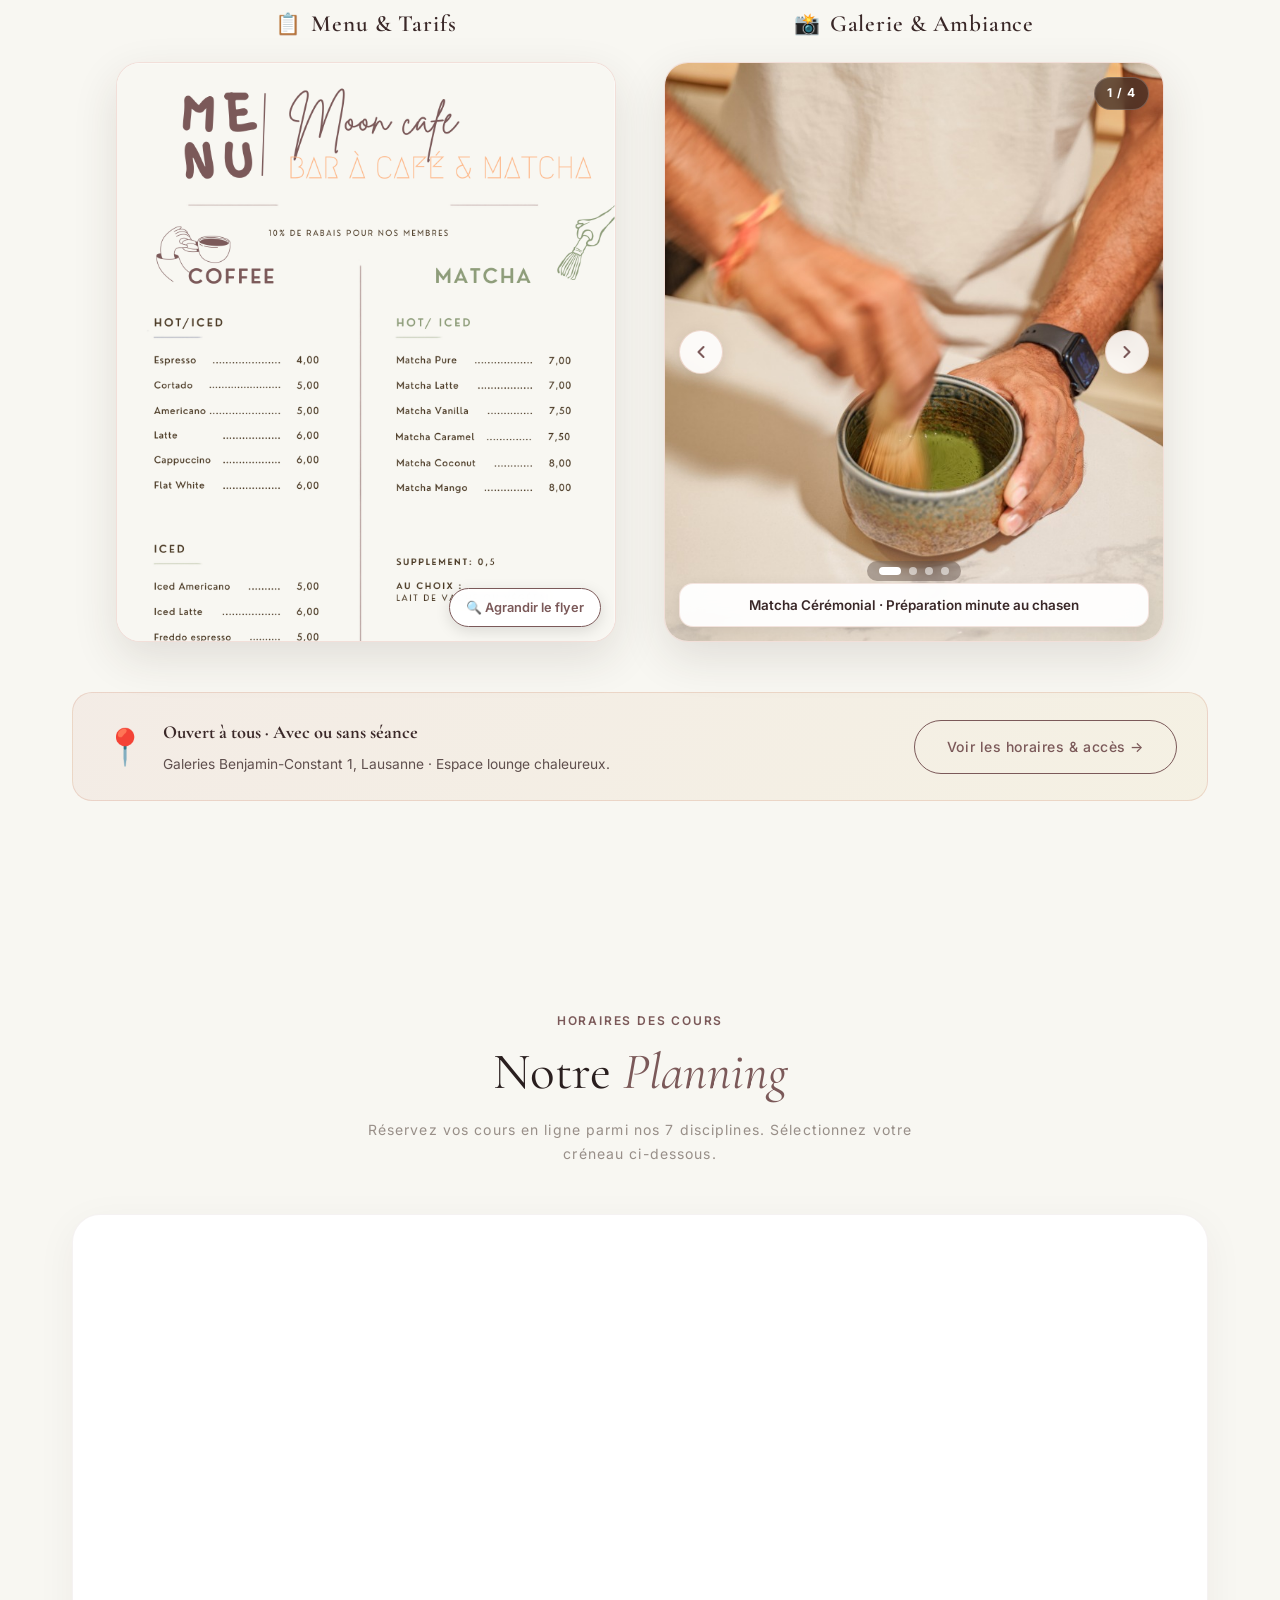
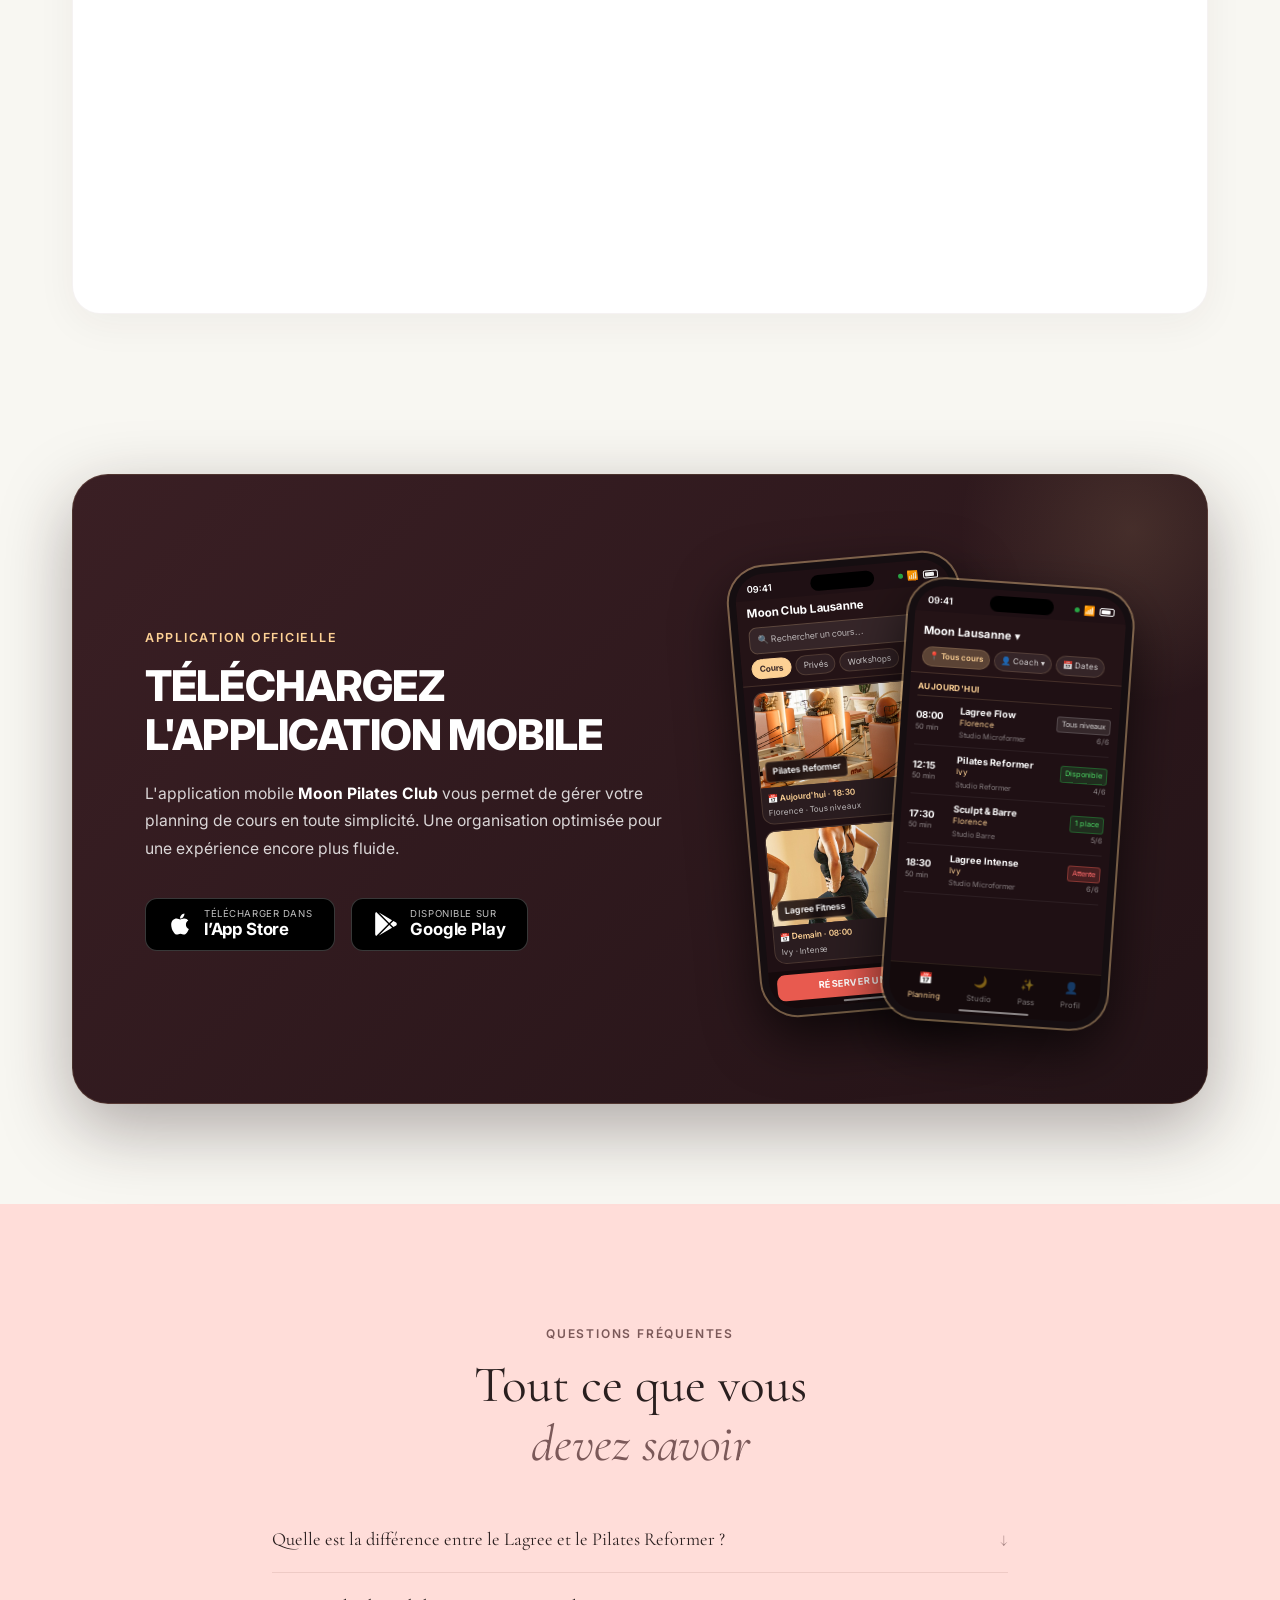
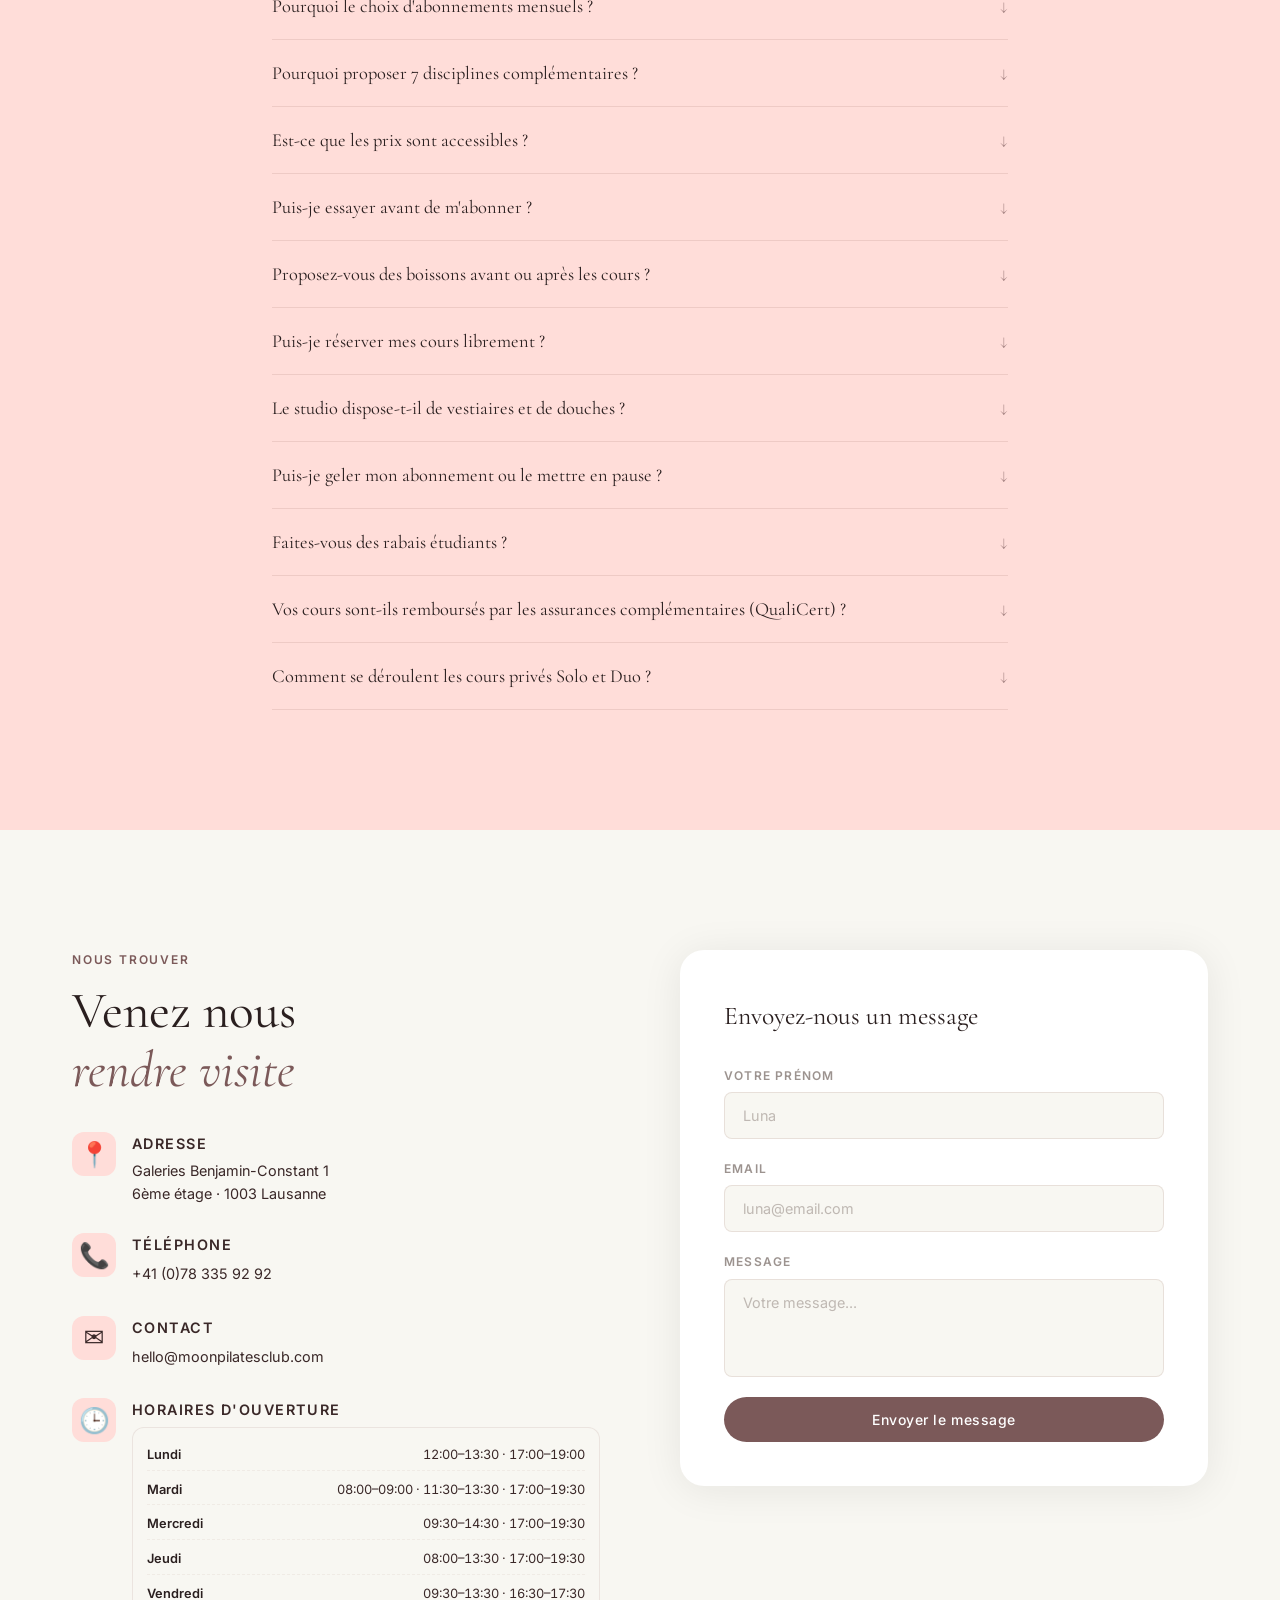
==== commit a654cf11: "fix: ajustement du cadrage de la photo d'Ivy pour afficher les Reformers roses" ====
--- a/index.html
+++ b/index.html
@@ -32,7 +32,7 @@
   <link rel="preconnect" href="https://fonts.googleapis.com" />
   <link rel="preconnect" href="https://fonts.gstatic.com" crossorigin />
   <link href="https://fonts.googleapis.com/css2?family=Cormorant+Garamond:ital,wght@0,300;0,400;0,500;0,600;1,300;1,400;1,500&family=Inter:wght@300;400;500;600&display=swap" rel="stylesheet" />
-  <link rel="stylesheet" href="style.css?v=53" />
+  <link rel="stylesheet" href="style.css?v=55" />
 
   <!-- Bsport Widget SDK -->
   <script id="insert-bsport-widget-cdn">!function (b, s, p, o, r, t) { typeof window.BsportWidget === "undefined" && !document.getElementById("bsport-widget-cdn") && !function () { m = b.createElement(s), m.id = "bsport-widget-cdn", m.src = p, b.getElementsByTagName("head")[0].appendChild(m) }() }(document, "script", "https://cdn.bsport.io/scripts/widget.js")</script>
@@ -653,7 +653,7 @@
         <!-- Ivy -->
         <div class="coach-card reveal" style="--delay:0.1s" data-coach-modal="modal-ivy">
           <div class="coach-img-wrap">
-            <img src="ivy.jpg?v=3" alt="Ivy - Coach Moon Pilates" class="coach-img" />
+            <img src="ivy.jpg?v=4" alt="Ivy - Coach Moon Pilates" class="coach-img coach-img-ivy" />
             <div class="coach-badge" data-i18n="badge_coach_moon">Coach Moon Club</div>
             <div class="coach-hover-overlay">
               <span data-i18n="coach_hover">Voir le profil & bio →</span>
@@ -748,7 +748,7 @@
       <button class="coach-modal-close" aria-label="Fermer la boîte de dialogue">×</button>
       <div class="coach-modal-content">
         <div class="coach-modal-photo-col">
-          <img src="ivy.jpg?v=3" alt="Ivy" class="coach-modal-img" />
+          <img src="ivy.jpg?v=4" alt="Ivy" class="coach-modal-img coach-modal-img-ivy" />
           <div class="coach-modal-badge" data-i18n="badge_coach_moon">Coach Moon Club</div>
         </div>
         <div class="coach-modal-text-col">
@@ -2260,6 +2260,6 @@
   </button>
 
   <script src="translations.js?v=34"></script>
-  <script src="script.js?v=55"></script>
+  <script src="script.js?v=56"></script>
 </body>
 </html>
--- a/style.css
+++ b/style.css
@@ -846,6 +846,9 @@
   object-position: center 15%;
   transition: transform 0.6s cubic-bezier(0.4, 0, 0.2, 1);
 }
+.coach-img.coach-img-ivy {
+  object-position: center 78%;
+}
 .coach-card:hover .coach-img {
   transform: scale(1.05);
 }
@@ -1064,6 +1067,14 @@
   object-fit: cover;
   object-position: center 15%;
 }
+.coach-modal-img.coach-modal-img-ivy {
+  object-position: center 20%;
+}
+@media (min-width: 861px) {
+  .coach-modal-img.coach-modal-img-ivy {
+    object-position: center center;
+  }
+}
 .coach-modal-badge {
   position: absolute;
   bottom: 20px;
@@ -1167,7 +1178,8 @@
     grid-template-columns: 1fr;
   }
   .coach-modal-photo-col {
-    height: 320px;
+    min-height: 0;
+    height: 460px;
   }
   .coach-modal-text-col {
     padding: 32px 24px;
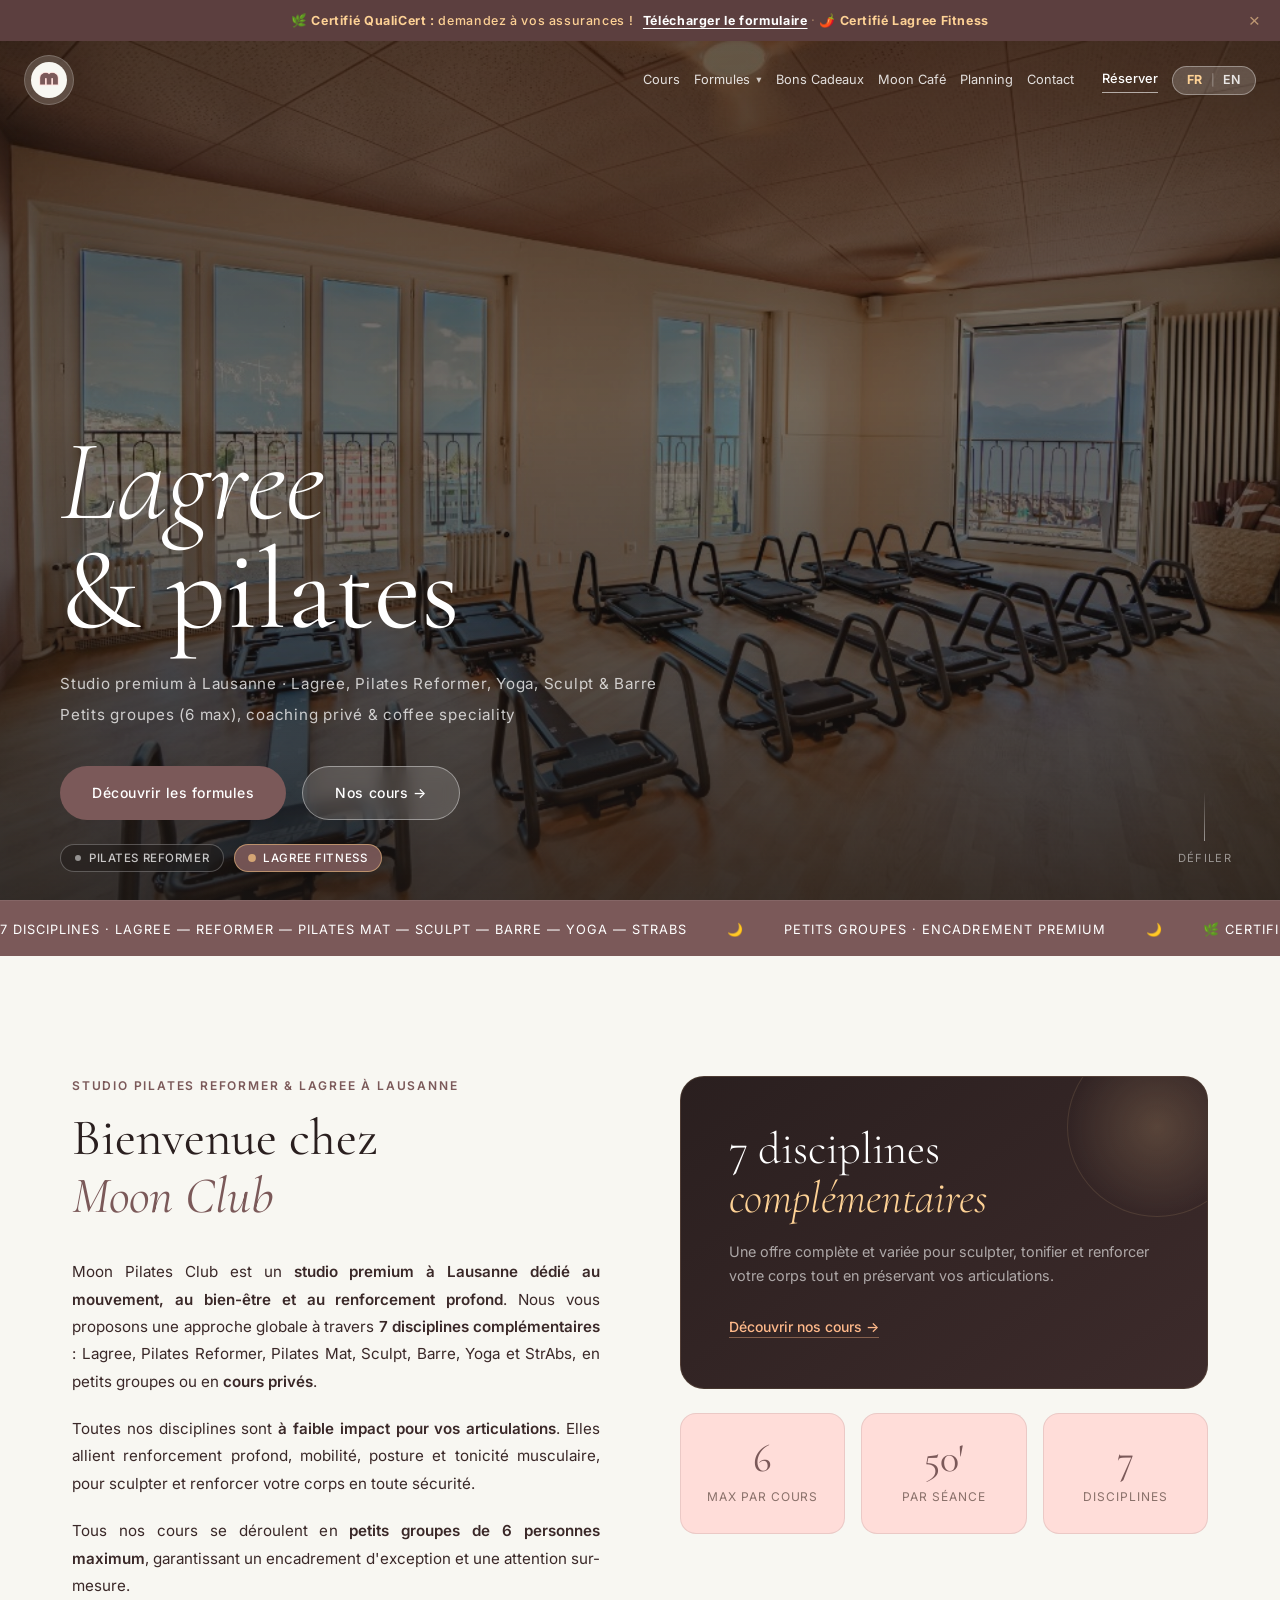
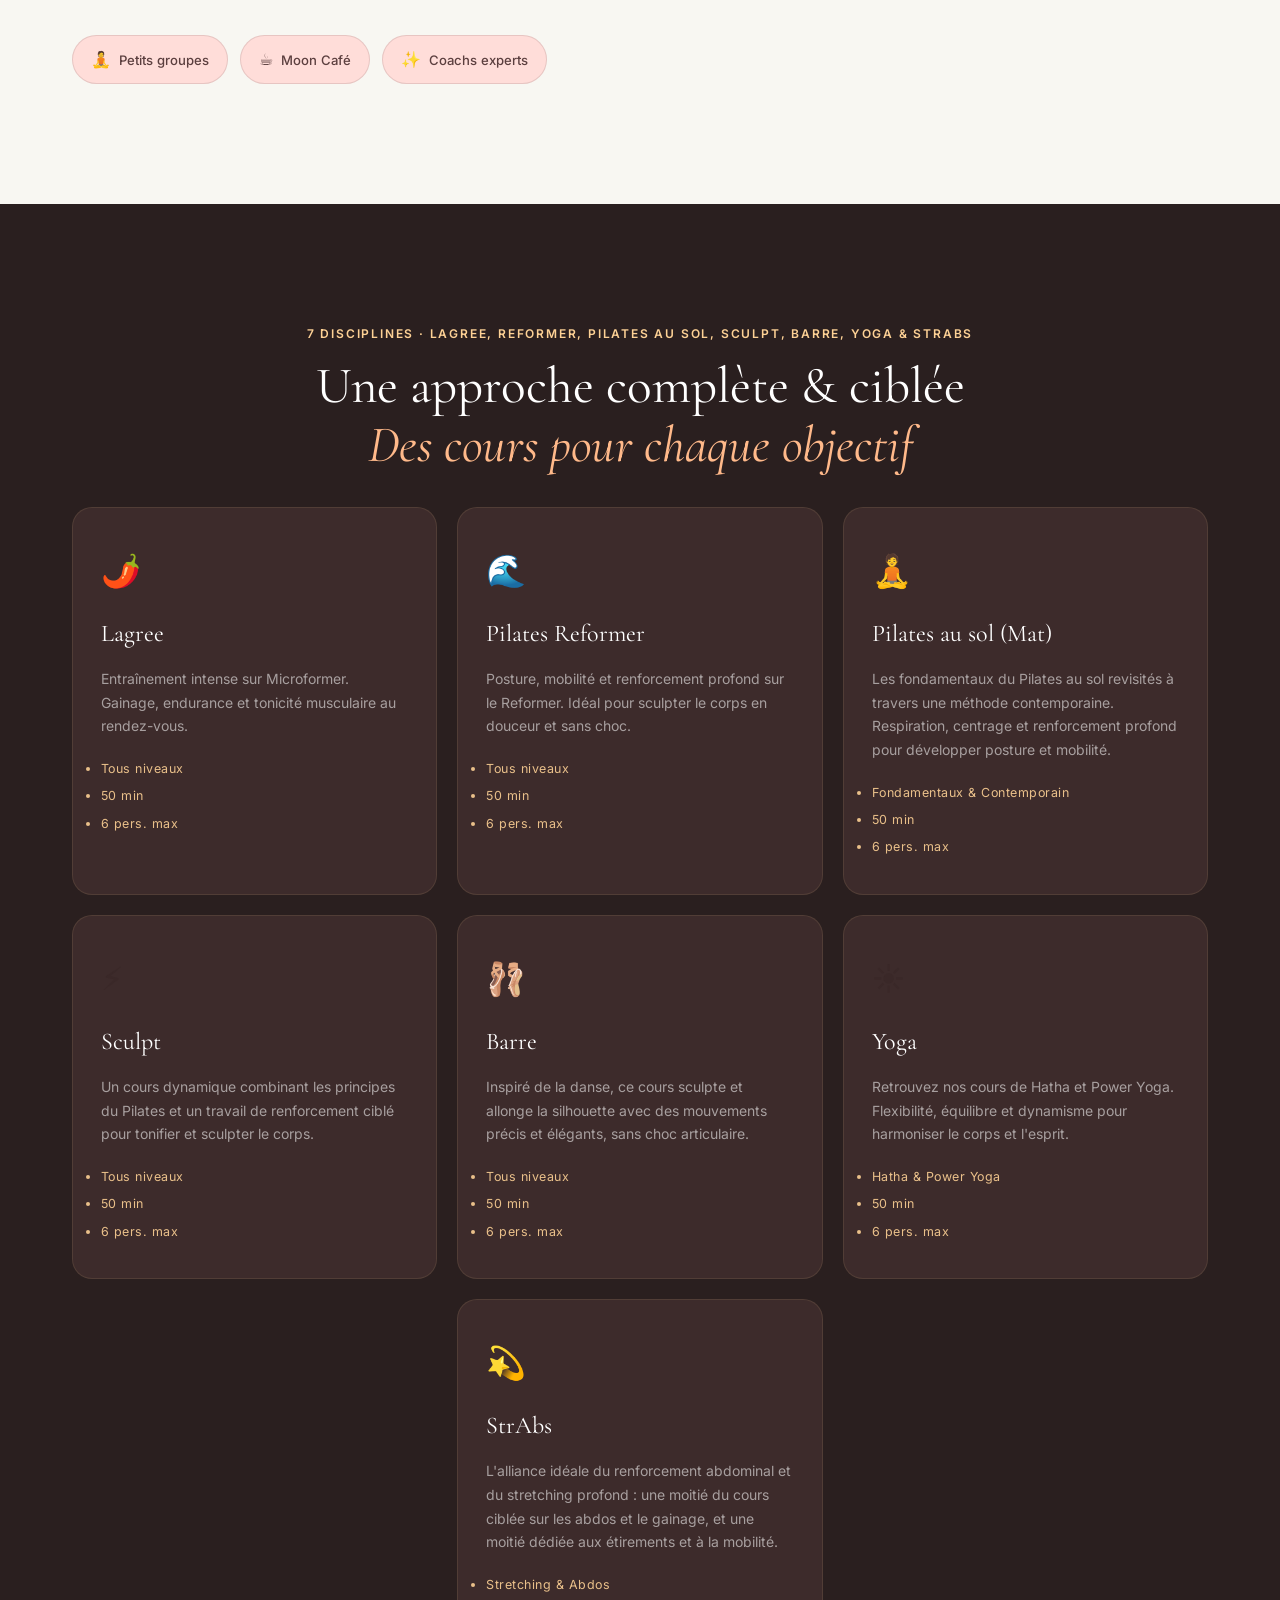
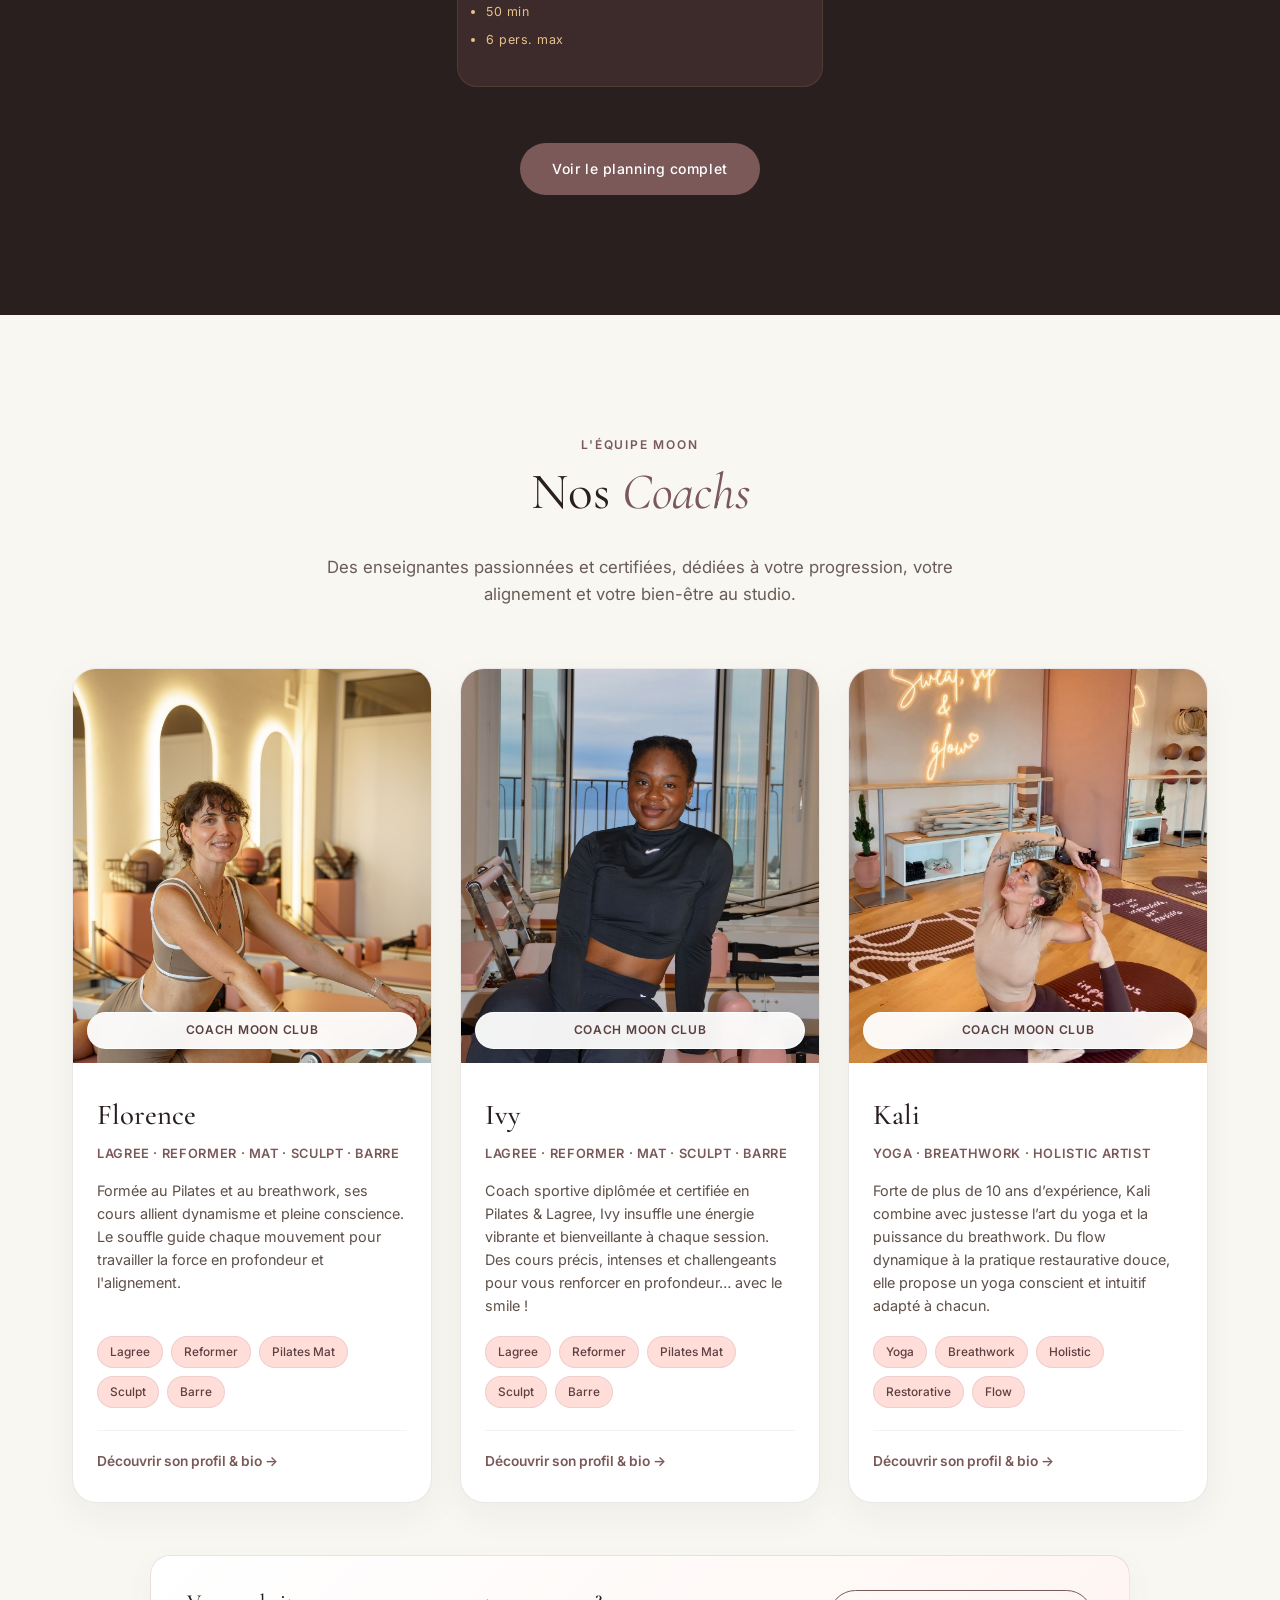
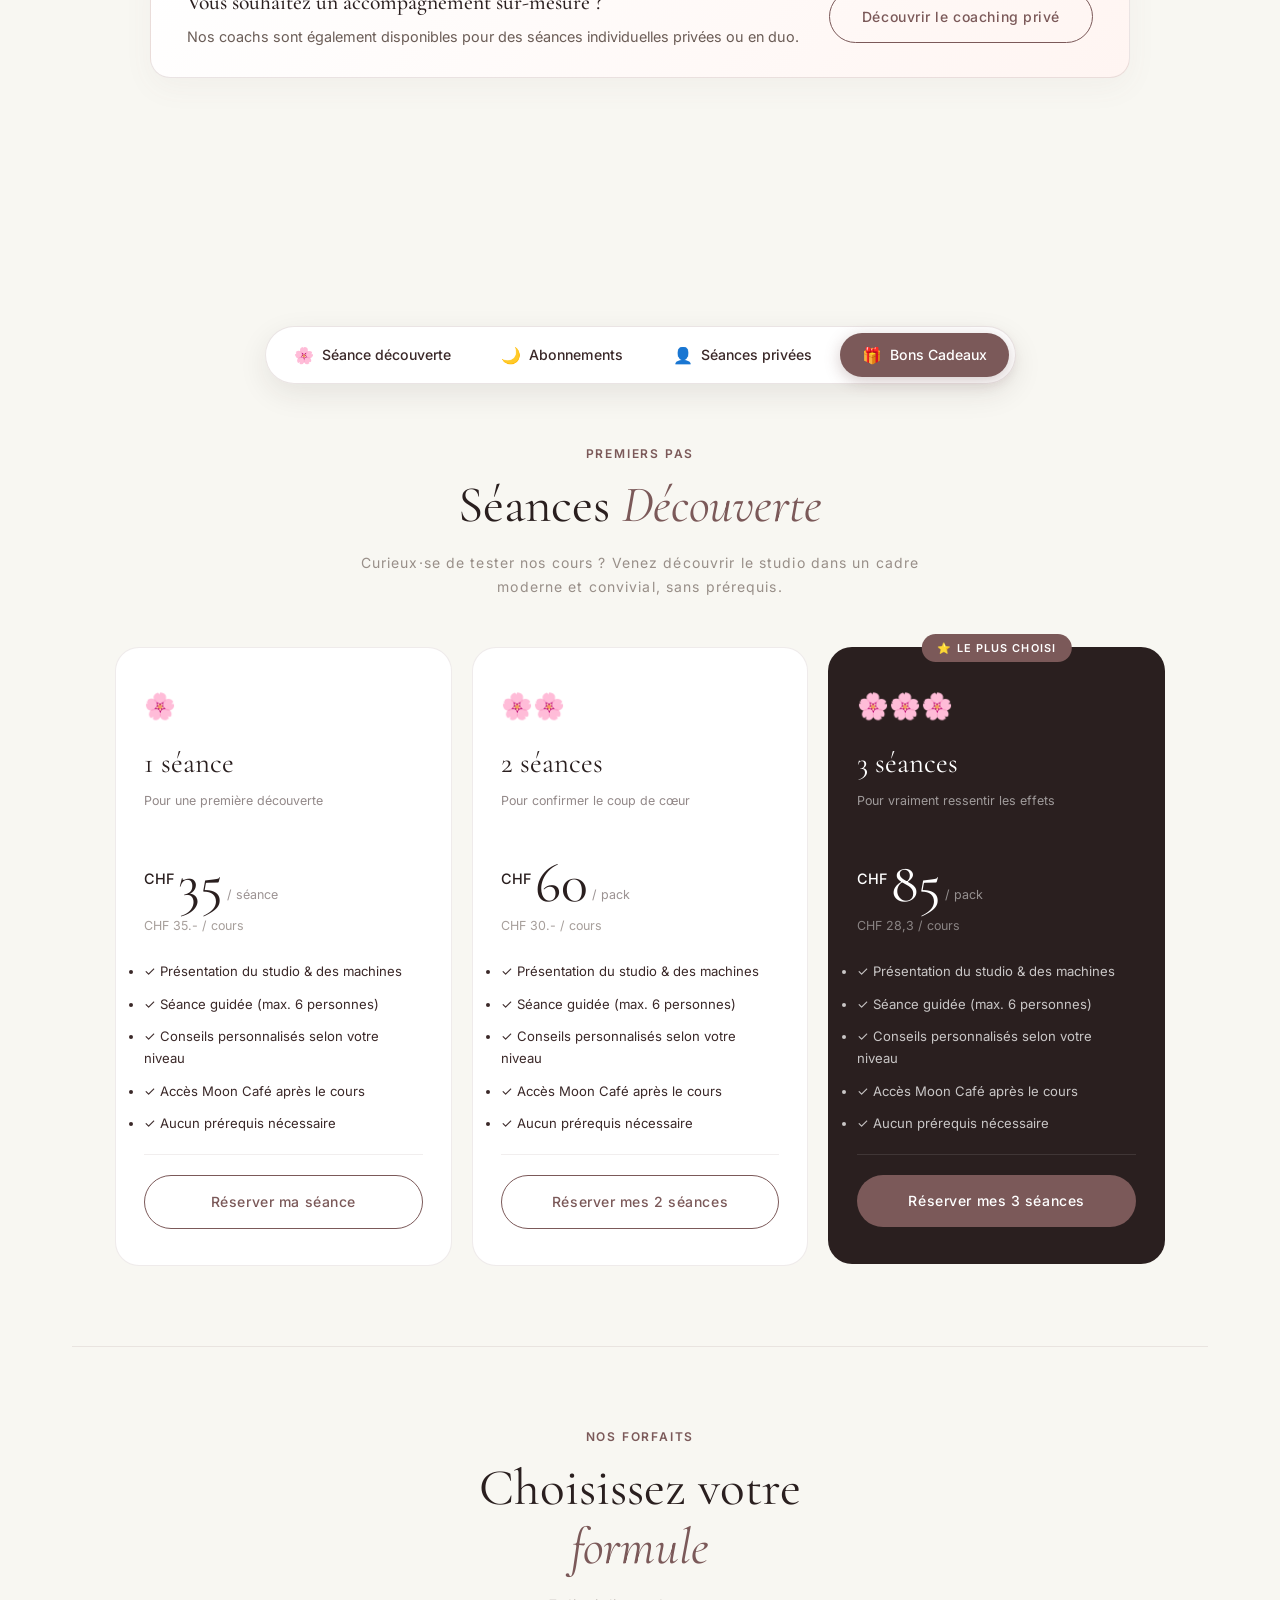
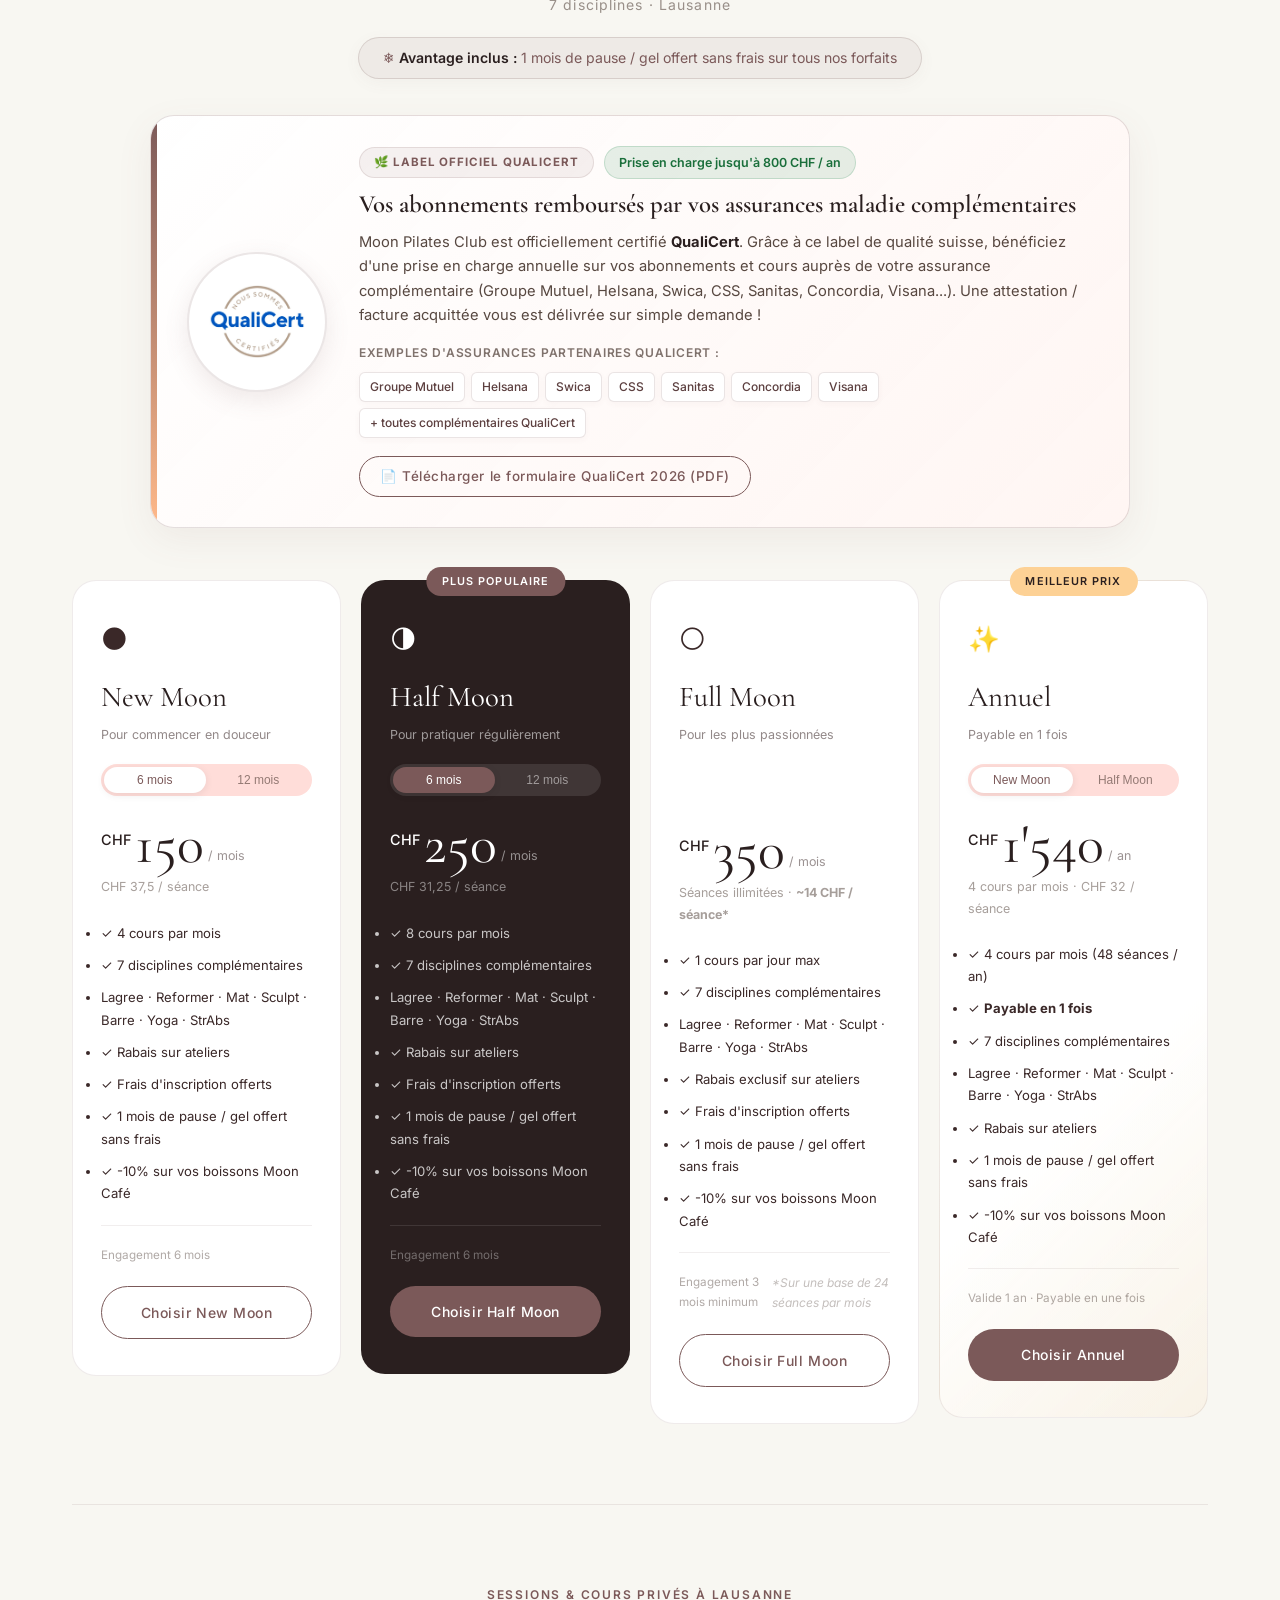
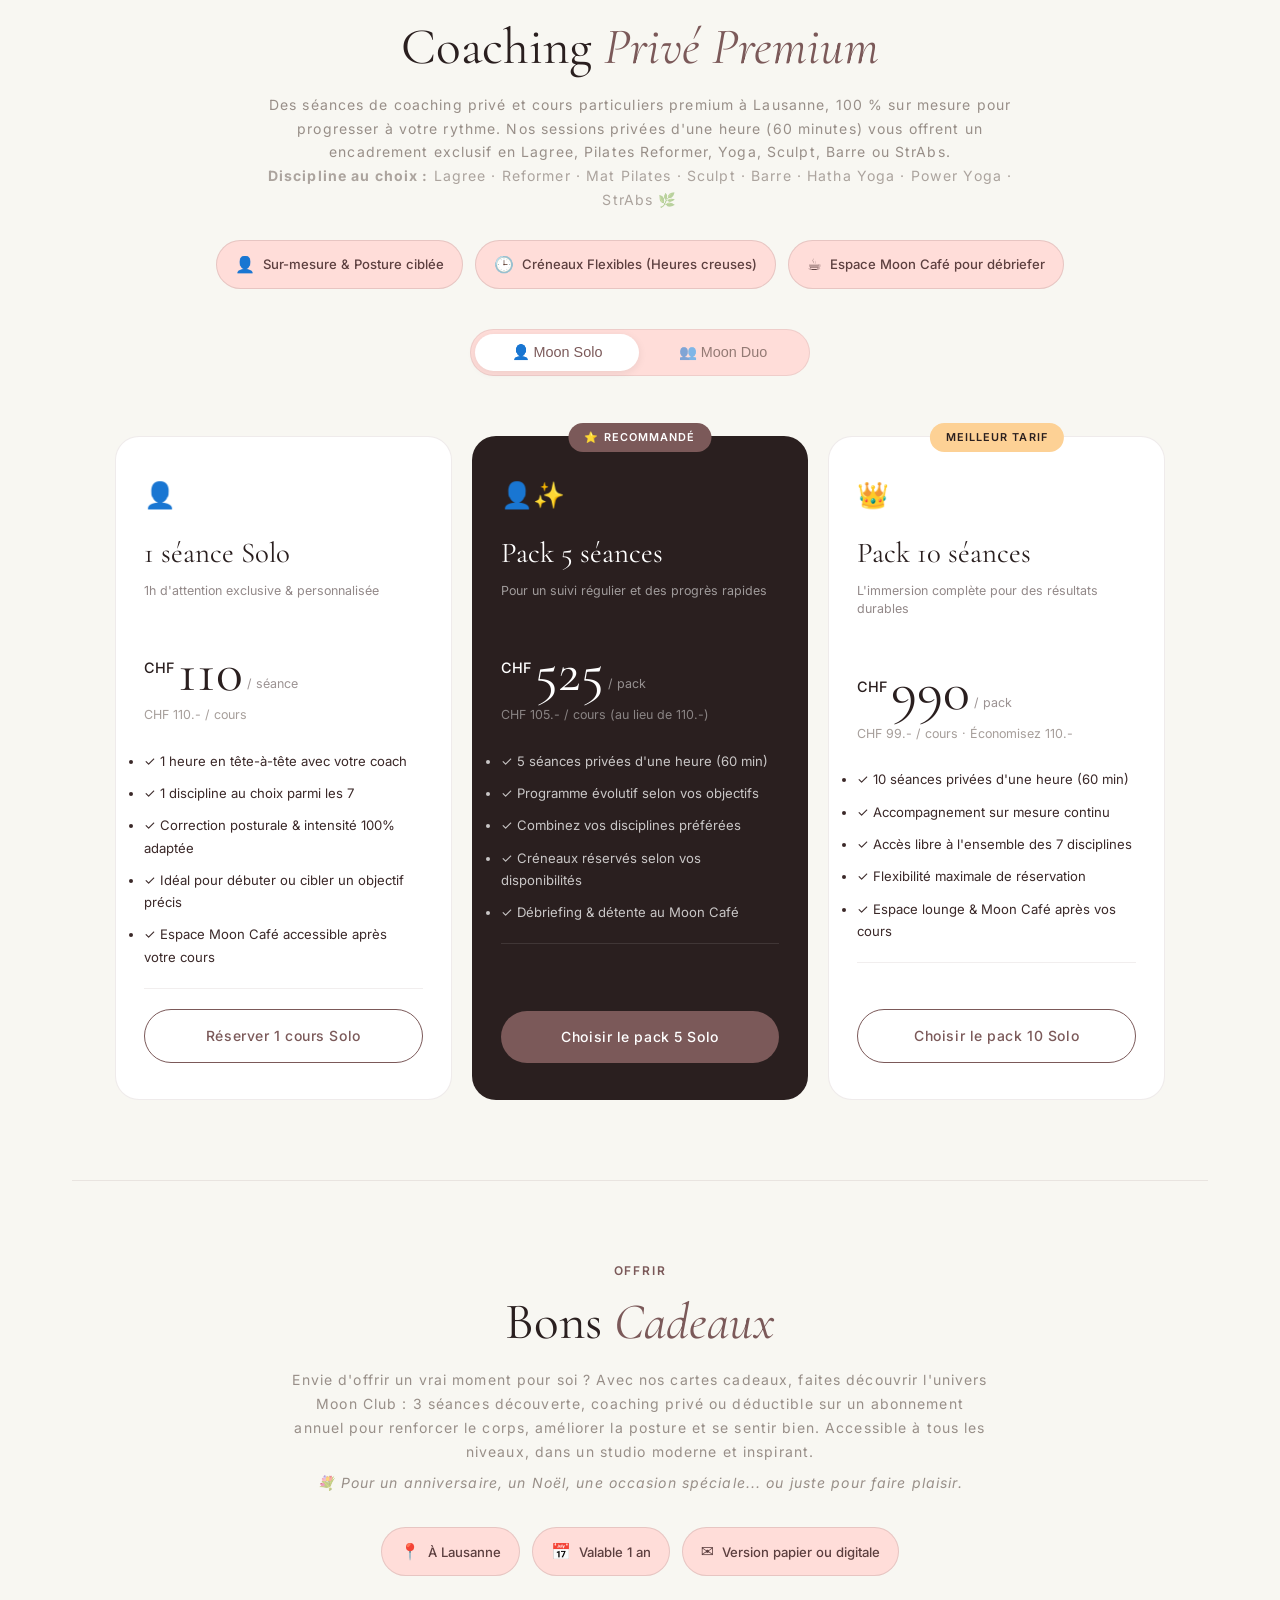
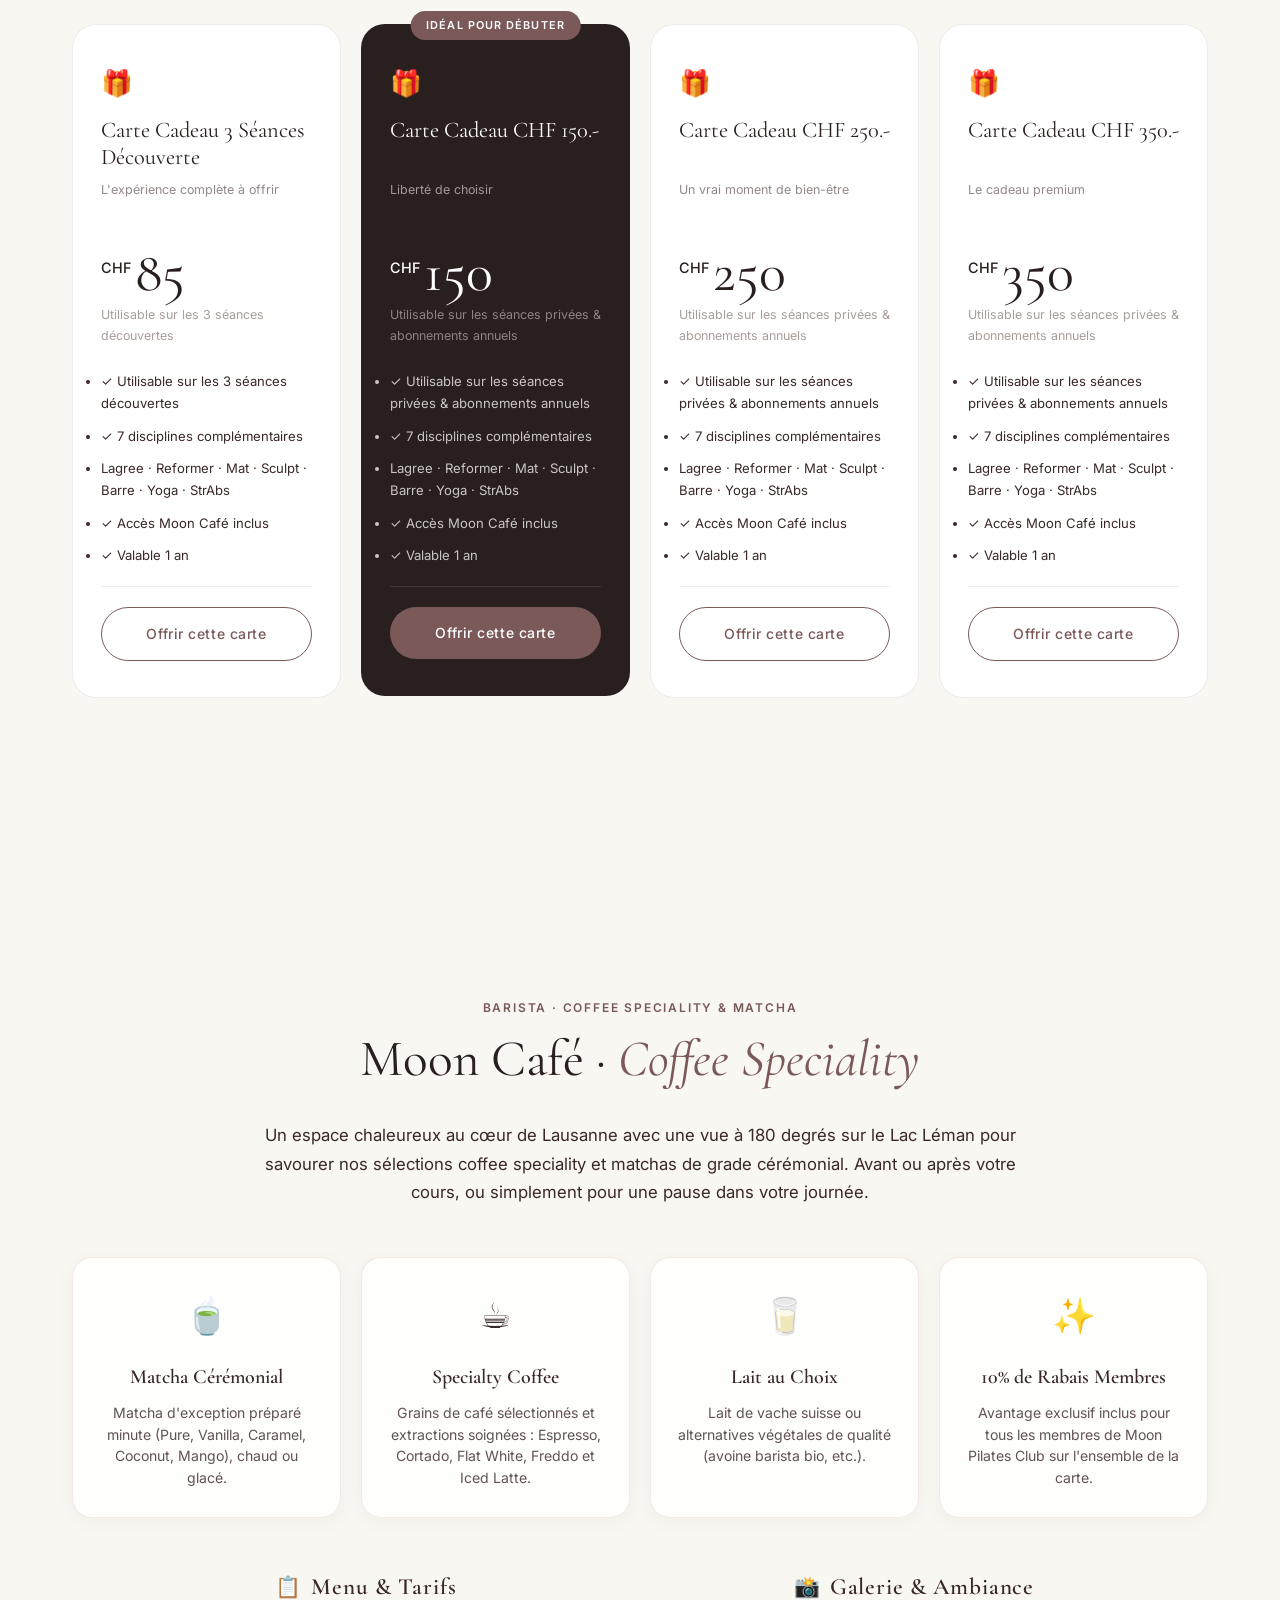
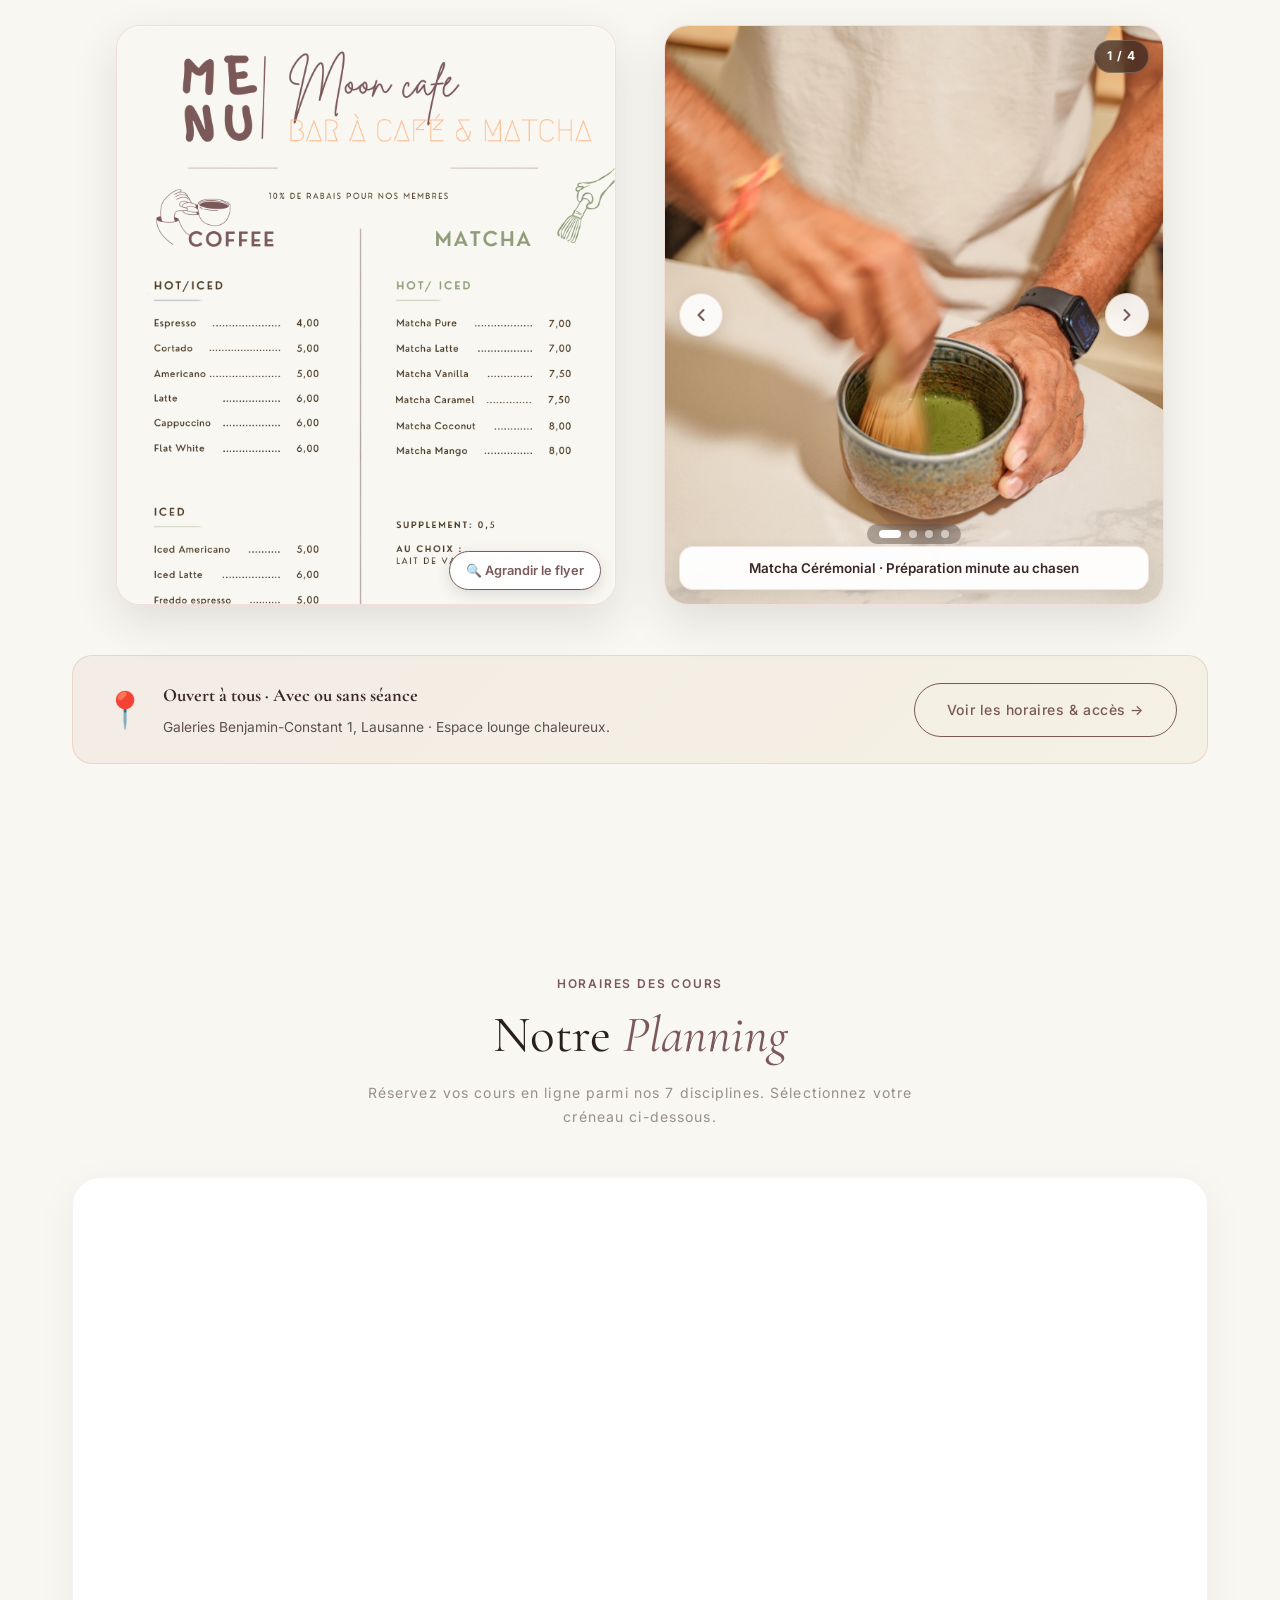
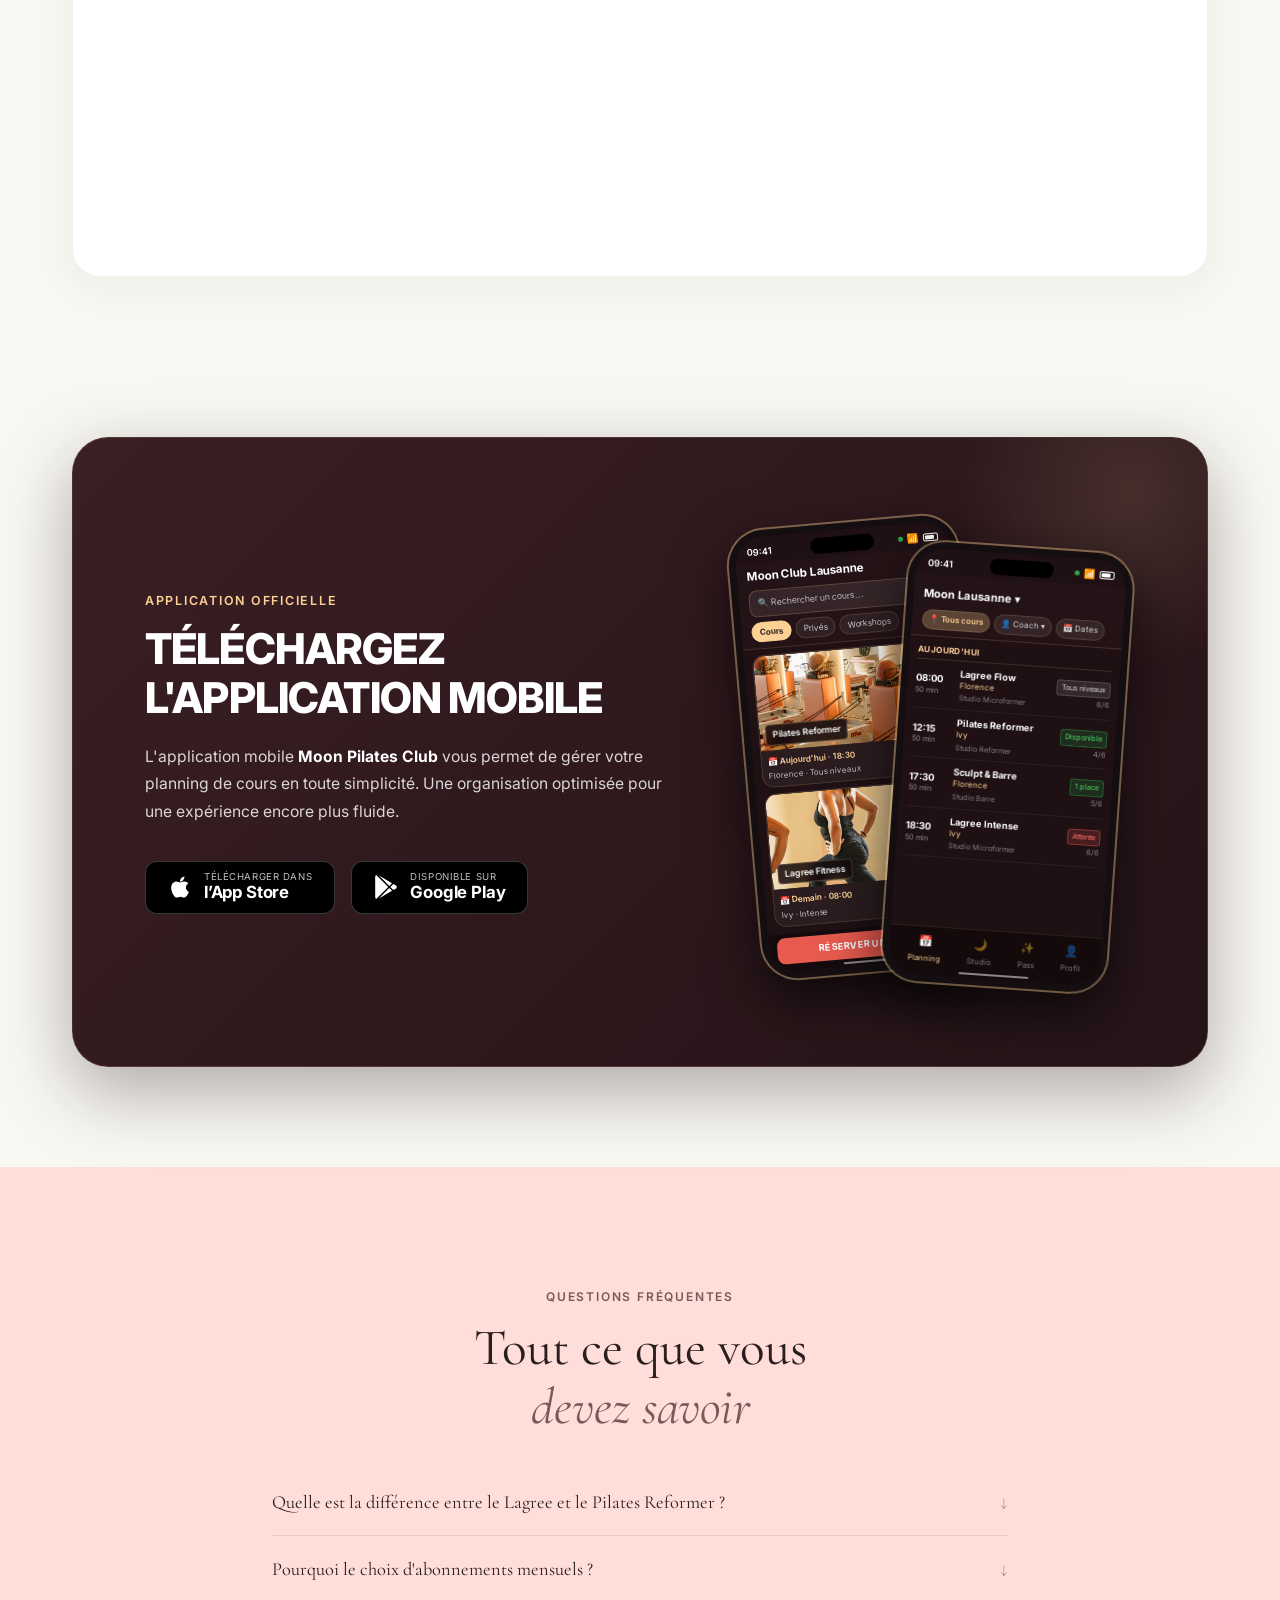
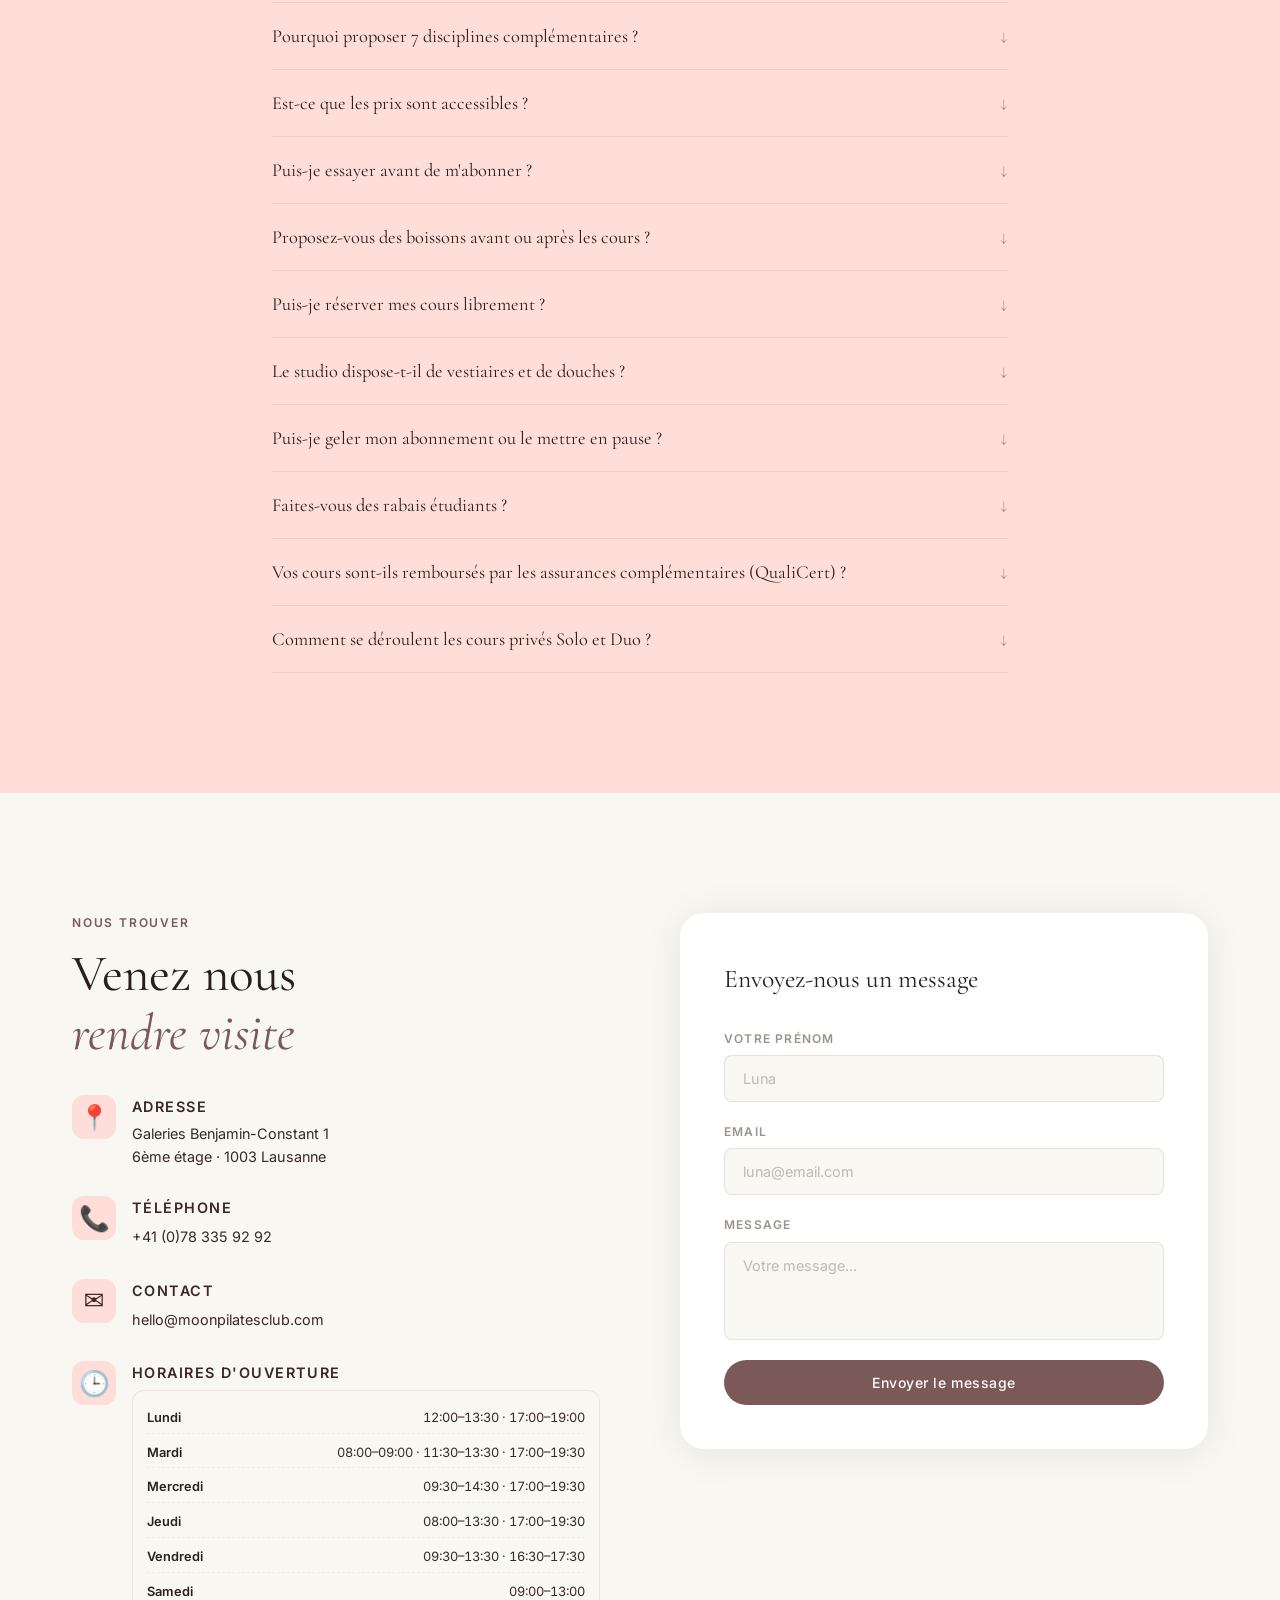
==== commit d3bf88bf: "feat: ajout de la 3eme coach Kali (Yoga, Breathwork, Holistic Artist) avec photo, fiche et modale" ====
--- a/index.html
+++ b/index.html
@@ -32,7 +32,7 @@
   <link rel="preconnect" href="https://fonts.googleapis.com" />
   <link rel="preconnect" href="https://fonts.gstatic.com" crossorigin />
   <link href="https://fonts.googleapis.com/css2?family=Cormorant+Garamond:ital,wght@0,300;0,400;0,500;0,600;1,300;1,400;1,500&family=Inter:wght@300;400;500;600&display=swap" rel="stylesheet" />
-  <link rel="stylesheet" href="style.css?v=55" />
+  <link rel="stylesheet" href="style.css?v=57" />
 
   <!-- Bsport Widget SDK -->
   <script id="insert-bsport-widget-cdn">!function (b, s, p, o, r, t) { typeof window.BsportWidget === "undefined" && !document.getElementById("bsport-widget-cdn") && !function () { m = b.createElement(s), m.id = "bsport-widget-cdn", m.src = p, b.getElementsByTagName("head")[0].appendChild(m) }() }(document, "script", "https://cdn.bsport.io/scripts/widget.js")</script>
@@ -675,6 +675,32 @@
             </div>
           </div>
         </div>
+
+        <!-- Kali -->
+        <div class="coach-card reveal" style="--delay:0.2s" data-coach-modal="modal-kali">
+          <div class="coach-img-wrap">
+            <img src="kali.jpg?v=1" alt="Kali - Coach Yoga & Breathwork Moon Pilates" class="coach-img coach-img-kali" />
+            <div class="coach-badge" data-i18n="badge_coach_moon">Coach Moon Club</div>
+            <div class="coach-hover-overlay">
+              <span data-i18n="coach_hover">Voir le profil & bio →</span>
+            </div>
+          </div>
+          <div class="coach-content">
+            <h3 class="coach-name">Kali</h3>
+            <p class="coach-role">Yoga · Breathwork · Holistic Artist</p>
+            <p class="coach-bio">Forte de plus de 10 ans d’expérience, Kali combine avec justesse l’art du yoga et la puissance du breathwork. Du flow dynamique à la pratique restaurative douce, elle propose un yoga conscient et intuitif adapté à chacun.</p>
+            <div class="coach-tags">
+              <span class="coach-tag">Yoga</span>
+              <span class="coach-tag">Breathwork</span>
+              <span class="coach-tag">Holistic</span>
+              <span class="coach-tag">Restorative</span>
+              <span class="coach-tag">Flow</span>
+            </div>
+            <div class="coach-footer">
+              <button type="button" class="coach-btn open-coach-modal" data-target="modal-kali" data-i18n="btn_discover_profile">Découvrir son profil & bio →</button>
+            </div>
+          </div>
+        </div>
       </div>
 
       <!-- Coachs Callout -->
@@ -790,6 +816,60 @@
 
           <div class="coach-modal-actions">
             <a href="#planning" class="btn btn-primary coach-modal-cta">Réserver un cours avec Ivy</a>
+          </div>
+        </div>
+      </div>
+    </div>
+  </div>
+
+  <!-- Modal Kali -->
+  <div class="coach-modal-backdrop" id="modal-kali" aria-hidden="true" role="dialog" aria-modal="true" aria-labelledby="modal-kali-title">
+    <div class="coach-modal-container">
+      <button class="coach-modal-close" aria-label="Fermer la boîte de dialogue">×</button>
+      <div class="coach-modal-content">
+        <div class="coach-modal-photo-col">
+          <img src="kali.jpg?v=1" alt="Kali - Coach de Yoga, Breathwork & Holistic Artist" class="coach-modal-img coach-modal-img-kali" />
+          <div class="coach-modal-badge" data-i18n="badge_coach_moon">Coach Moon Club</div>
+        </div>
+        <div class="coach-modal-text-col">
+          <div class="coach-modal-header">
+            <p class="coach-modal-subtitle">Coach Moon Pilates Club</p>
+            <h3 class="coach-modal-title" id="modal-kali-title">Kali</h3>
+            <p class="coach-modal-specialties">Yoga · Breathwork · Holistic Artist</p>
+          </div>
+
+          <div class="coach-modal-body">
+            <p>Forte de plus de 10 ans d’expérience, Kali combine avec justesse l’art du yoga et la puissance du breathwork.</p>
+            <p>Du flow dynamique à la pratique restaurative douce, elle propose un yoga conscient et intuitif qu’elle adapte avec aisance à l'énergie du cours et aux besoins de chacun.</p>
+            <p>Grâce à sa sensibilité holistique et à sa maîtrise du souffle, elle crée un espace bienveillant où débutants comme confirmés peuvent explorer le mouvement, libérer les tensions et se reconnecter en profondeur.</p>
+            
+            <div class="coach-modal-details">
+              <div class="coach-detail-item">
+                <div class="coach-detail-icon">🧘‍♀️</div>
+                <div class="coach-detail-text">
+                  <strong>Sa signature :</strong>
+                  <span>Une alliance subtile entre fluidité du yoga, puissance du breathwork et écoute du corps pour libérer les tensions.</span>
+                </div>
+              </div>
+              <div class="coach-detail-item">
+                <div class="coach-detail-icon">✨</div>
+                <div class="coach-detail-text">
+                  <strong>Son approche holistique :</strong>
+                  <span>Plus de 10 ans d'expérience pour guider débutants comme confirmés vers un mouvement conscient et intuitif.</span>
+                </div>
+              </div>
+              <div class="coach-detail-item">
+                <div class="coach-detail-icon">🌿</div>
+                <div class="coach-detail-text">
+                  <strong>Dans ses cours :</strong>
+                  <span>Un espace bienveillant pour explorer le souffle, apaiser l'esprit et se reconnecter en profondeur.</span>
+                </div>
+              </div>
+            </div>
+          </div>
+
+          <div class="coach-modal-actions">
+            <a href="#planning" class="btn btn-primary coach-modal-cta">Réserver un cours avec Kali</a>
           </div>
         </div>
       </div>
--- a/style.css
+++ b/style.css
@@ -811,10 +811,16 @@
 }
 .coachs-grid-duo {
   display: grid;
-  grid-template-columns: repeat(2, 1fr);
-  gap: 36px;
-  max-width: 980px;
+  grid-template-columns: repeat(3, 1fr);
+  gap: 28px;
+  max-width: 1200px;
   margin: 0 auto 52px auto;
+}
+@media (max-width: 992px) {
+  .coachs-grid-duo {
+    grid-template-columns: 1fr;
+    max-width: 440px;
+  }
 }
 .coach-card {
   background: var(--white);
@@ -848,6 +854,9 @@
 }
 .coach-img.coach-img-ivy {
   object-position: center 78%;
+}
+.coach-img.coach-img-kali {
+  object-position: center 72%;
 }
 .coach-card:hover .coach-img {
   transform: scale(1.05);
@@ -1073,6 +1082,14 @@
 @media (min-width: 861px) {
   .coach-modal-img.coach-modal-img-ivy {
     object-position: center center;
+  }
+}
+.coach-modal-img.coach-modal-img-kali {
+  object-position: center 75%;
+}
+@media (min-width: 861px) {
+  .coach-modal-img.coach-modal-img-kali {
+    object-position: center 82%;
   }
 }
 .coach-modal-badge {
